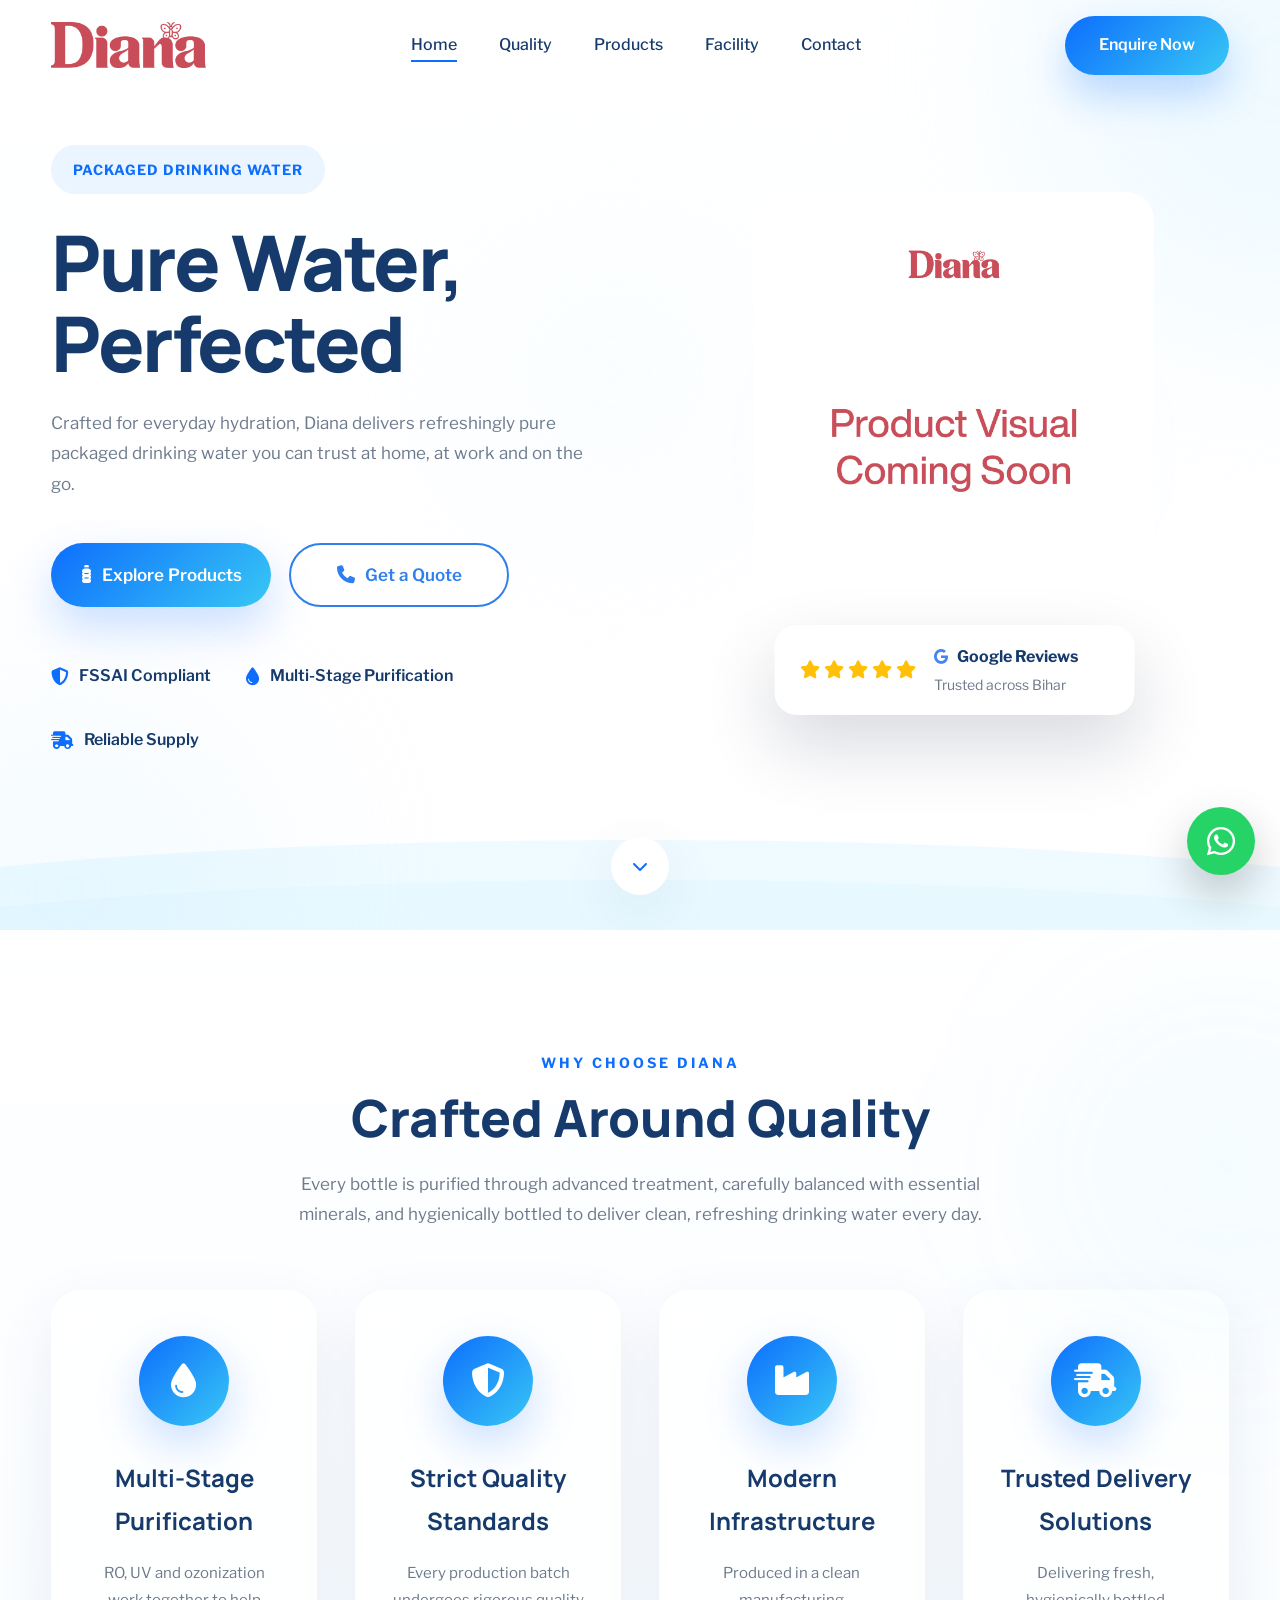
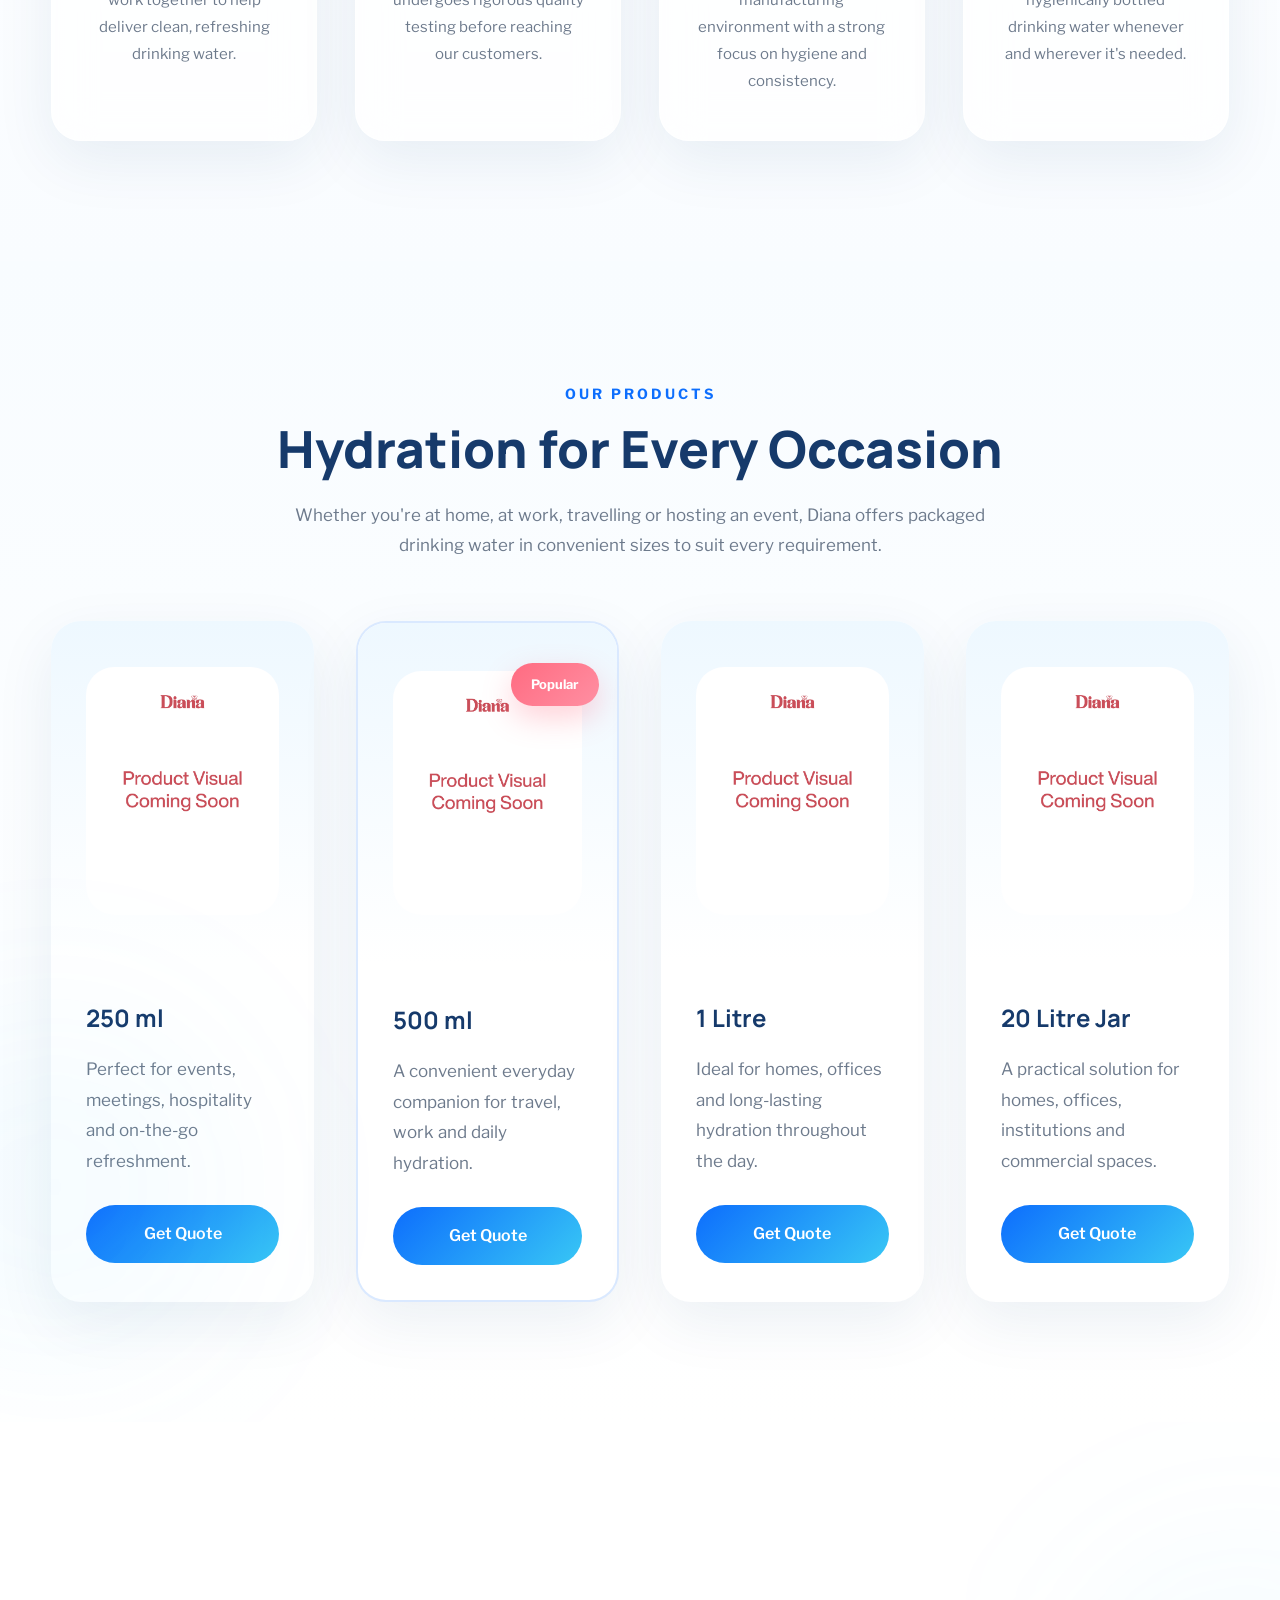
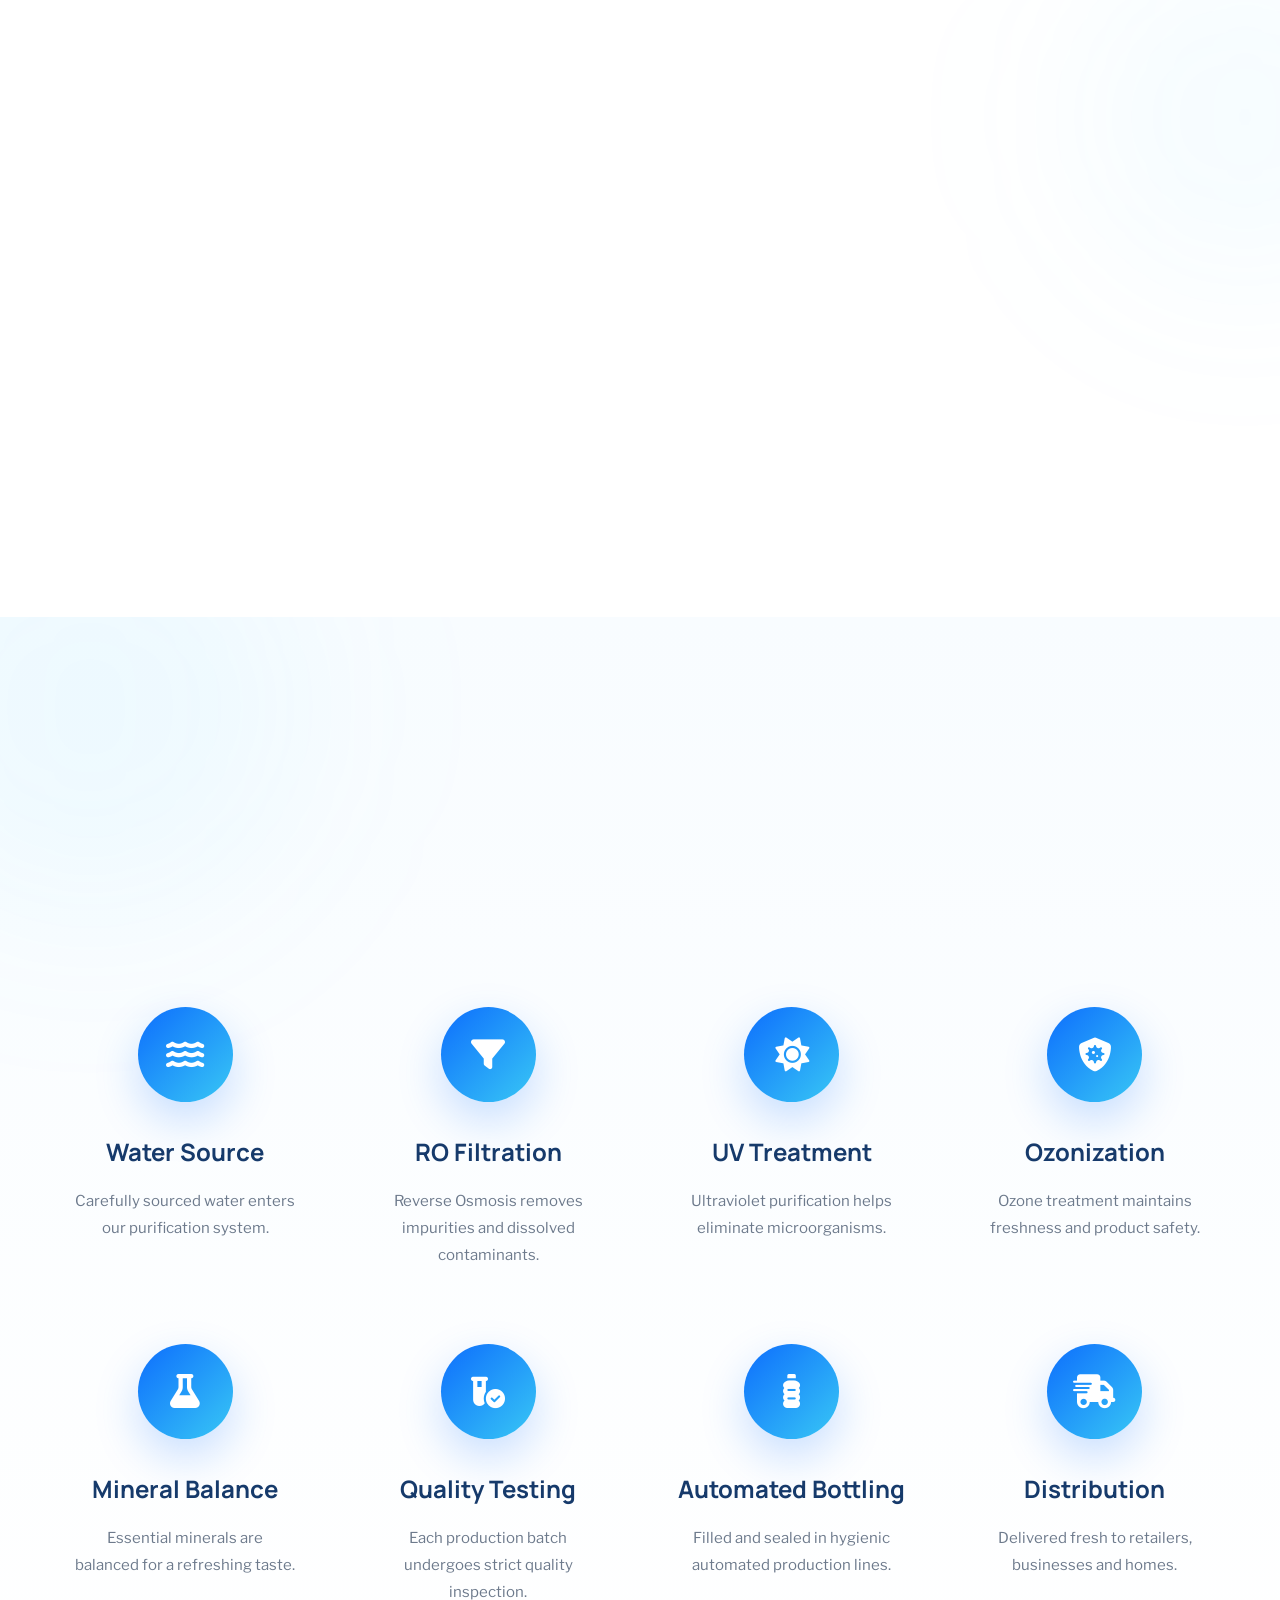
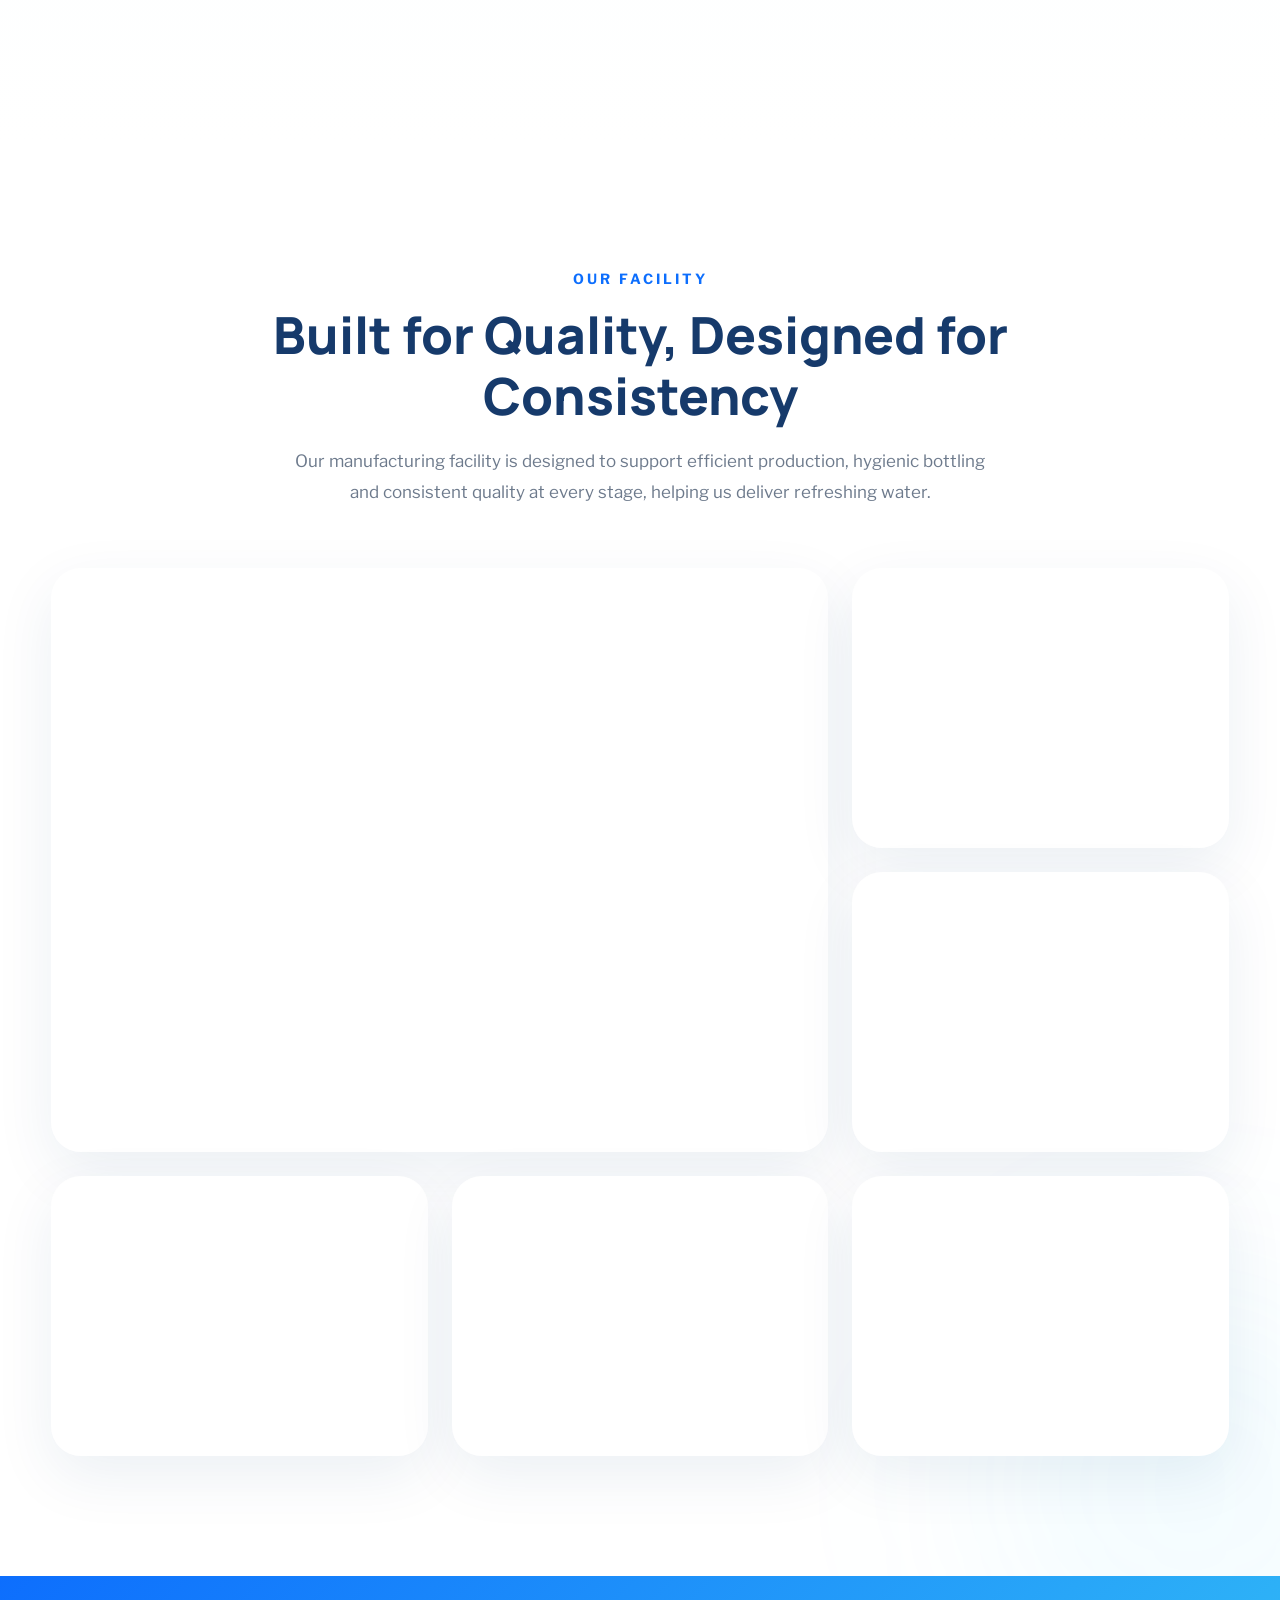
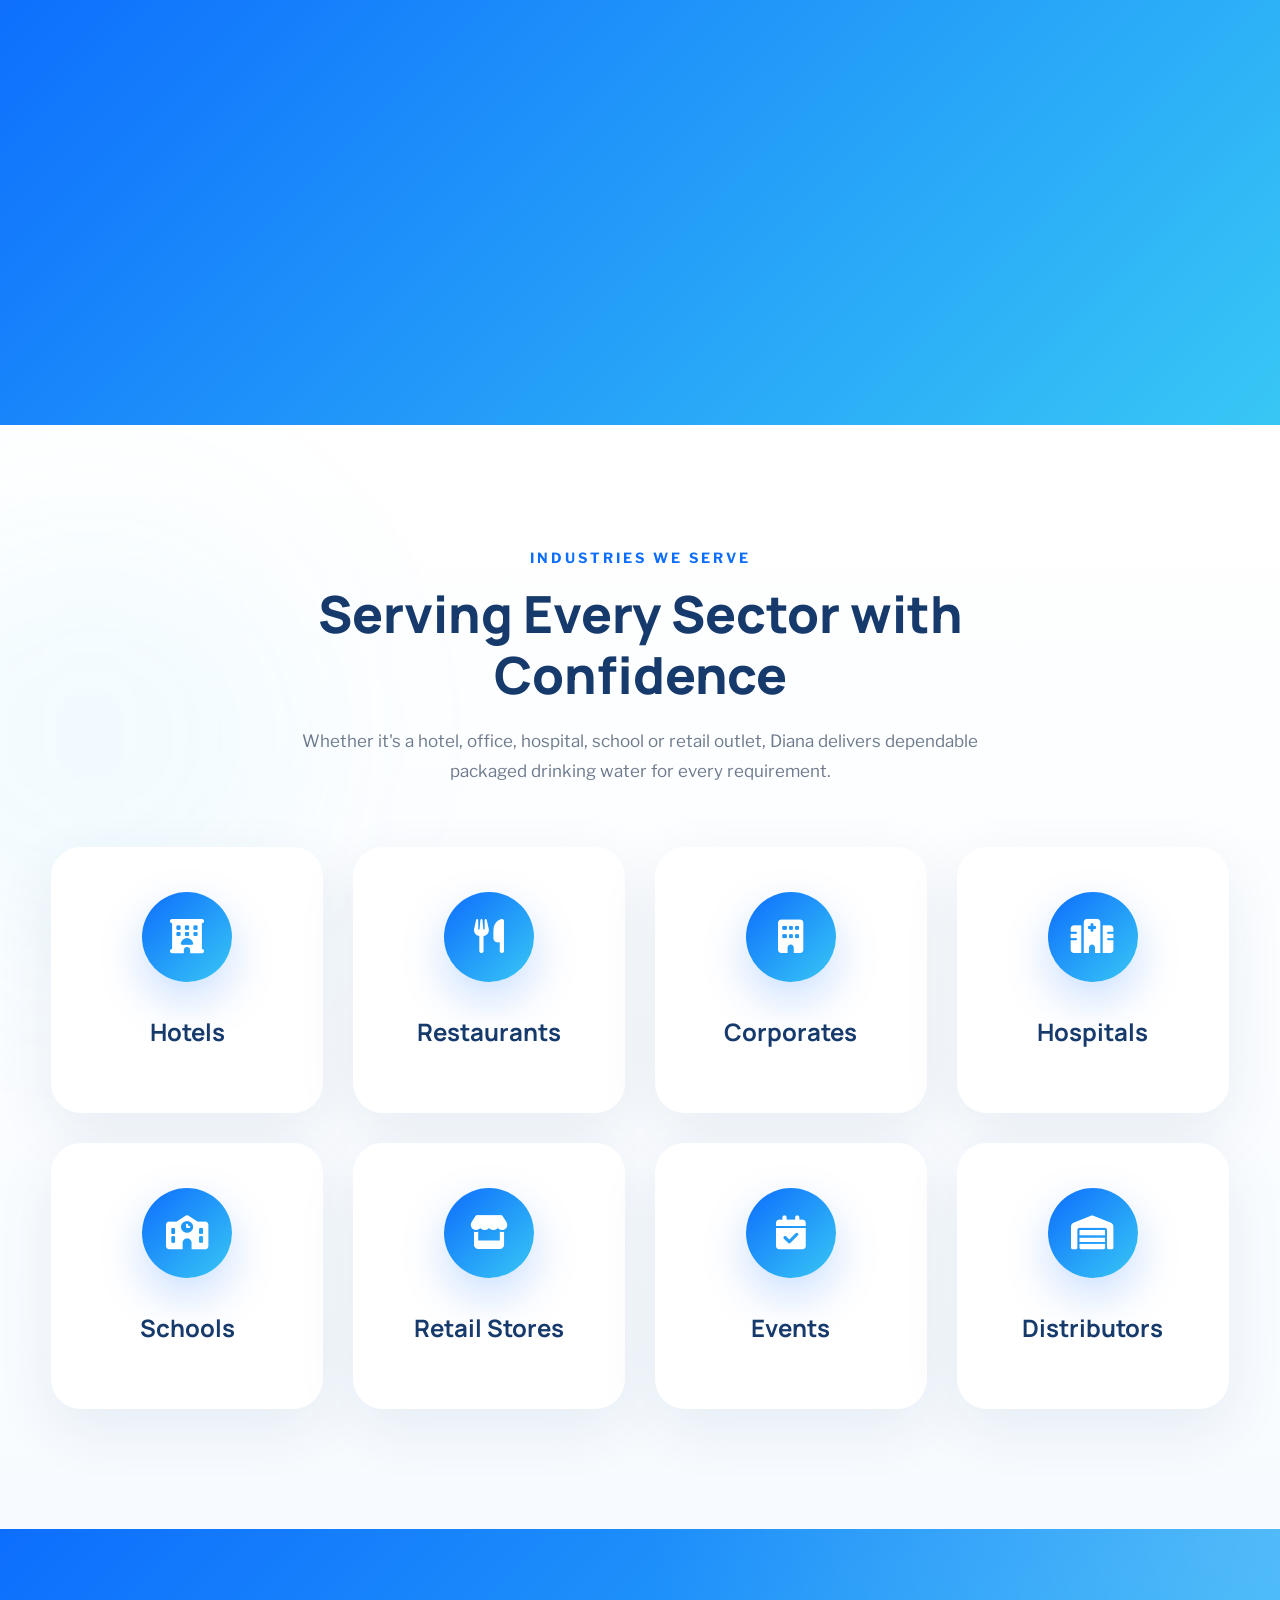
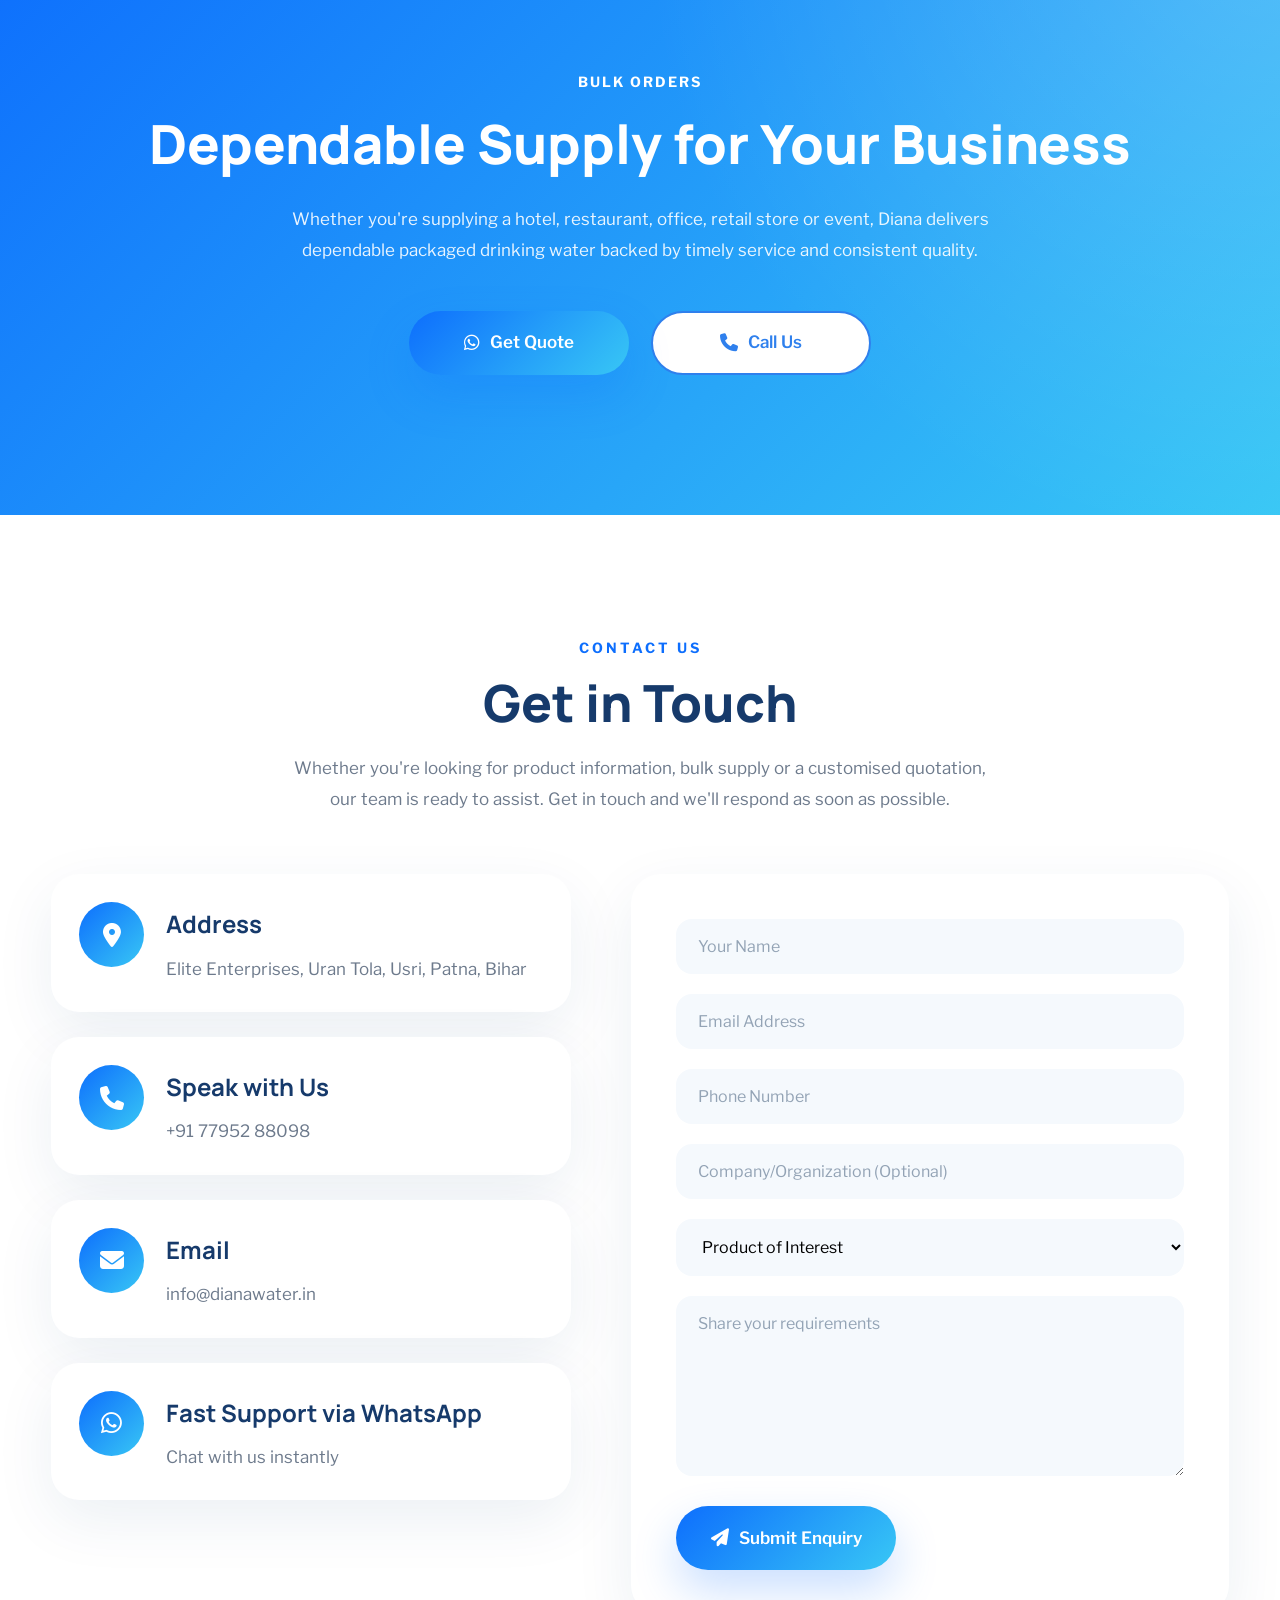
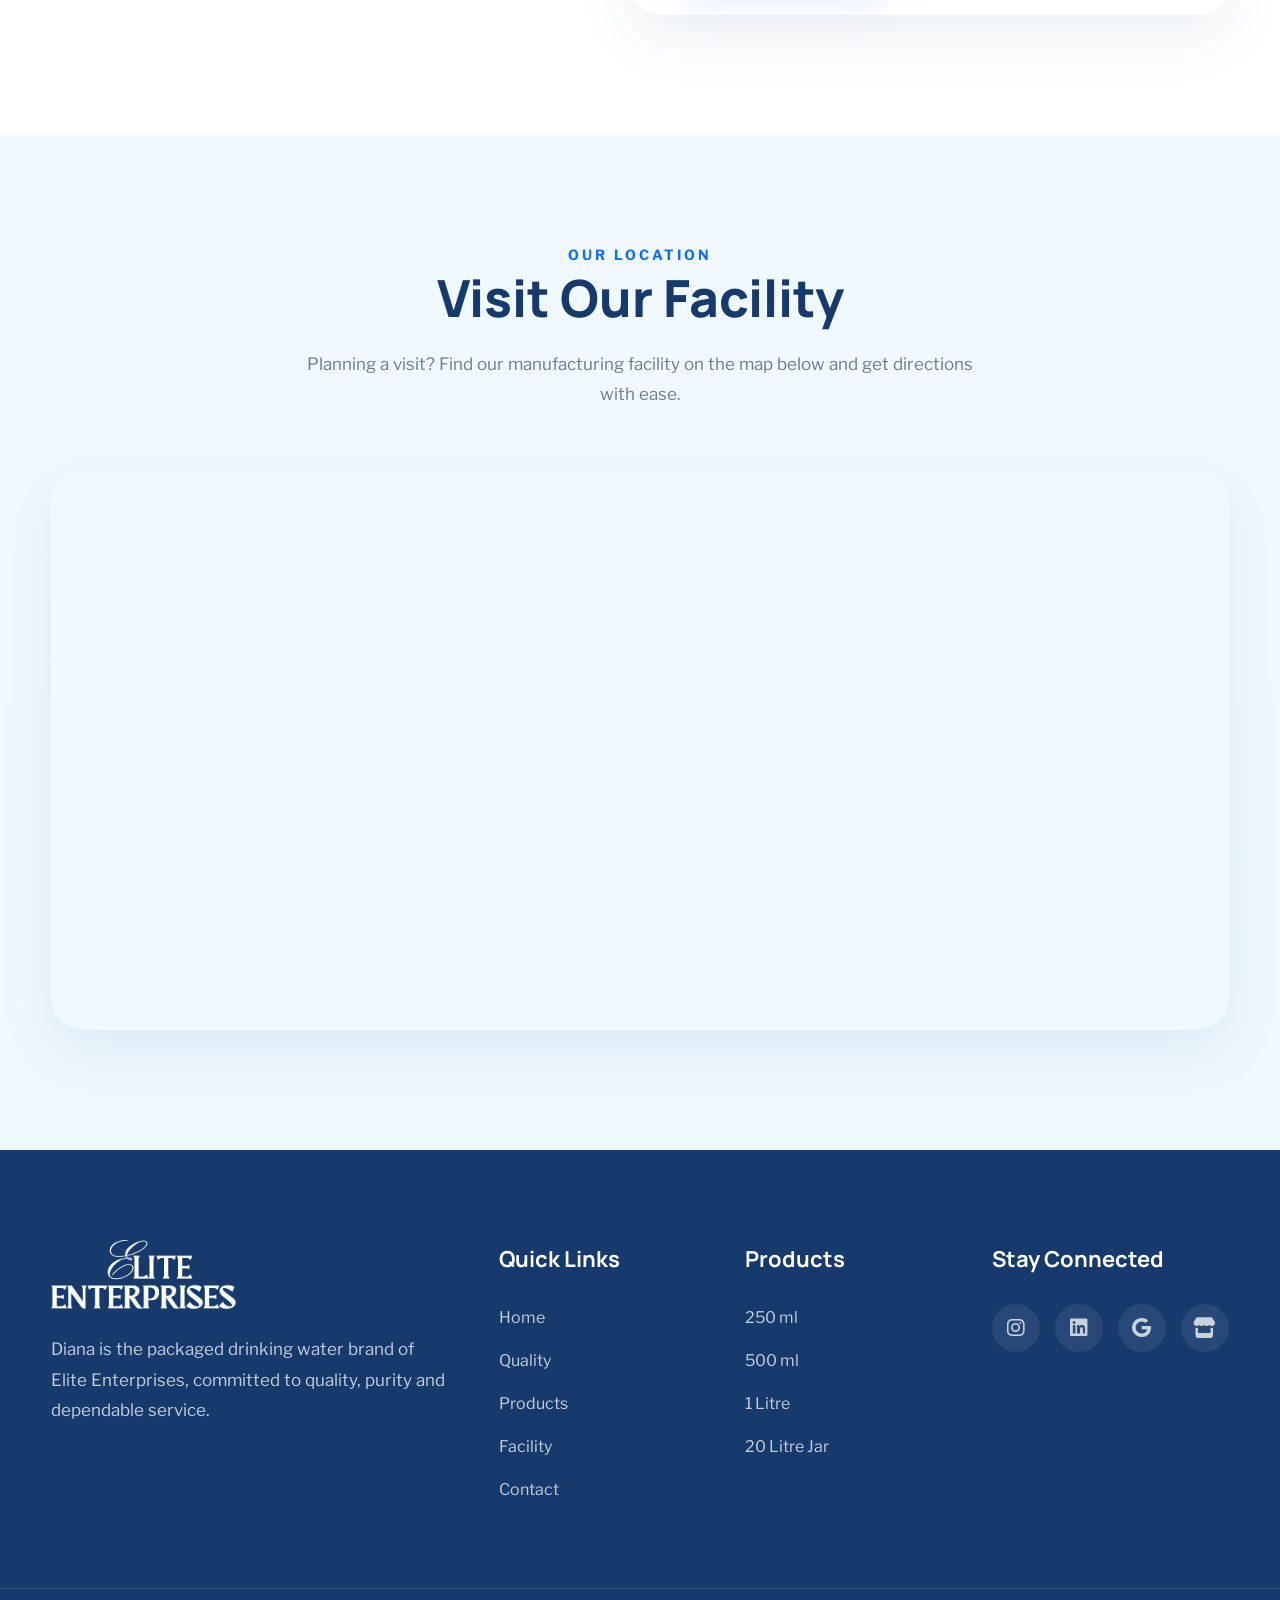
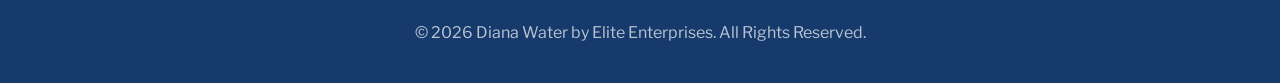
==== dianawater.in/index.html @ 0c12b55d "New website - Update 1" ====
<!DOCTYPE html>
<html lang="en">

<head>

    <meta charset="UTF-8">
    <meta name="viewport" content="width=device-width, initial-scale=1.0">

    <!-- Primary SEO -->

    <title>Diana Packaged Drinking Water</title>

    <meta name="description"
        content="Diana Packaged Drinking Water by Elite Enterprises provides premium bottled drinking water in Bihar. Available in 250 ml, 500 ml, 1 Litre and 20 Litre jars for homes, offices, hotels, restaurants, retailers and bulk orders.">

    <meta name="keywords"
        content="Diana Water, Packaged Drinking Water, Bottled Water, Mineral Water, Drinking Water Patna, Drinking Water Bihar, Water Supplier, 250 ml Water Bottle, 500 ml Water Bottle, 1 Litre Water Bottle, 20 Litre Water Jar, Bulk Water Supply, Elite Enterprises">

    <meta name="author" content="Elite Enterprises">

    <meta name="robots" content="index, follow">

    <meta name="theme-color" content="#0D6EFD">

    <meta name="application-name" content="Diana Packaged Drinking Water">

    <link rel="canonical" href="https://dianawater.in/">

    <!-- Open Graph -->

    <meta property="og:type" content="website">

    <meta property="og:site_name" content="Diana Packaged Drinking Water">

    <meta property="og:title"
        content="Diana Packaged Drinking Water | Pure Water, Perfected">

    <meta property="og:description"
        content="Premium packaged drinking water for homes, offices, hotels, restaurants, retailers and bulk orders across Bihar.">

    <meta property="og:url"
        content="https://dianawater.in/">

    <meta property="og:image"
        content="https://dianawater.in/images/og-image.jpg">

    <meta property="og:image:width" content="1200">

    <meta property="og:image:height" content="630">

    <meta property="og:locale" content="en_IN">

    <!-- Twitter -->

    <meta name="twitter:card" content="summary_large_image">

    <meta name="twitter:title"
        content="Diana Packaged Drinking Water | Pure Water, Perfected">

    <meta name="twitter:description"
        content="Premium bottled drinking water manufactured with advanced purification technology.">

    <meta name="twitter:image"
        content="https://dianawater.in/images/og-image.jpg">

    <!-- Favicon -->

    <link rel="icon" type="image/png" sizes="32x32" href="images/favicon.png">

    <link rel="apple-touch-icon" href="images/favicon.png">

    <!-- Google Fonts -->

    <link rel="preconnect" href="https://fonts.googleapis.com">

    <link rel="preconnect" href="https://fonts.gstatic.com" crossorigin>

    <link href="https://fonts.googleapis.com/css2?family=Libre+Franklin:wght@300;400;500;600;700&family=Manrope:wght@600;700;800&display=swap"
        rel="stylesheet">

    <!-- Font Awesome -->

    <link rel="stylesheet"
        href="https://cdnjs.cloudflare.com/ajax/libs/font-awesome/6.7.2/css/all.min.css">

    <!-- Main CSS -->

    <link rel="stylesheet" href="style.css">

</head>

<body>

    <!-- ===========================
            PRELOADER
    ============================ -->

    <div id="preloader">

        <img src="images/logo.png" alt="Diana Water">

        <div class="loader"></div>

    </div>



    <!-- ===========================
            HEADER
    ============================ -->

    <header id="header">

        <div class="container nav-container">

            <a href="#home" class="logo" aria-label="Diana Water Home">

                <img src="images/logo.png" alt="Diana Water">

            </a>

            <nav>

                <ul class="nav-links">

    <li><a href="#home">Home</a></li>

    <li><a href="#quality">Quality</a></li>

    <li><a href="#products">Products</a></li>

    <li><a href="#facility">Facility</a></li>

    <li><a href="#contact">Contact</a></li>

</ul>

            </nav>

            <a href="https://wa.me/917795288098"
                target="_blank"
                class="nav-btn">

                Enquire Now

            </a>

    <button
    class="mobile-menu"
    type="button"
    aria-label="Open navigation">

    <i class="fa-solid fa-grip"></i>

</button>

        </div>

    </header>





    <!-- ===========================
            HERO
    ============================ -->

    <section class="hero" id="home">

        <!-- Floating Background -->

        <div class="hero-bg">

            <div class="circle circle1"></div>

            <div class="circle circle2"></div>

            <div class="circle circle3"></div>

            <div class="wave wave1"></div>

            <div class="wave wave2"></div>

        </div>

        <div class="container hero-grid">

            <!-- LEFT -->

            <div class="hero-content">

                <span class="hero-subtitle">

                PACKAGED DRINKING WATER

                </span>

                <h1>

                    Pure Water,

                    <br>

                    Perfected

                </h1>

                <p>

                    Crafted for everyday hydration, Diana delivers refreshingly pure packaged drinking water you can trust at home, at work and on the go.

                </p>

              <div class="hero-buttons">

               

    <a href="#products" class="primary-btn">

        <i class="fa-solid fa-bottle-water"></i>

        <span>Explore Products</span>

    </a>

    <a href="#contact" class="secondary-btn">

        <i class="fa-solid fa-phone"></i>

        <span>Get a Quote</span>

    </a>

</div>

                <div class="hero-features">

                    <div>

                        <i class="fa-solid fa-shield-halved"></i>

                        FSSAI Compliant

                    </div>

                    <div>

                        <i class="fa-solid fa-droplet"></i>

                        Multi-Stage Purification

                    </div>

                    <div>

                        <i class="fa-solid fa-truck-fast"></i>

                        Reliable Supply

                    </div>

                </div>

            </div>

            <!-- RIGHT -->

           <div class="hero-image">

    <img
    src="images/hero-bottle.jpg"
    alt="Diana Premium Packaged Drinking Water Bottle"
    class="main-bottle"
    loading="eager"
    fetchpriority="high"
    draggable="false">

    <div class="glow"></div>

    <div class="shadow"></div>

    <div class="hero-reviews">

        <a href="https://www.google.com/search?q=diana+packaged+drinking+water&rlz=1C1ONGR_enIN929IN929&sourceid=chrome&ie=UTF-8#mpd=~11773656931810220468/customers/reviews"
           target="_blank"
           rel="noopener noreferrer">

            <div class="review-stars">

                <i class="fa-solid fa-star"></i>
                <i class="fa-solid fa-star"></i>
                <i class="fa-solid fa-star"></i>
                <i class="fa-solid fa-star"></i>
                <i class="fa-solid fa-star"></i>

            </div>

            <div class="review-content">

                <strong>

                    <i class="fab fa-google"></i>

                    Google Reviews

                </strong>

                <span>Trusted across Bihar</span>

            </div>

        </a>

    </div>

</div>

        </div>

        <a href="#quality" class="scroll-down">

            <i class="fa-solid fa-chevron-down"></i>

        </a>

    </section>
        <!-- ===========================
            WHY DIANA
    ============================ -->

    <section class="why-diana" id="quality">

        <div class="container">

            <div class="section-heading">

                <span>WHY CHOOSE DIANA</span>

                <h2>Crafted Around Quality</h2>

                <p>
                    Every bottle is purified through advanced treatment, carefully balanced with essential minerals, and hygienically bottled to deliver clean, refreshing drinking water every day.
                </p>

            </div>

            <div class="features-grid">

                <div class="feature-card">

                    <div class="feature-icon">
                        <i class="fa-solid fa-droplet"></i>
                    </div>

                    <h3>Multi-Stage Purification</h3>

                    <p>
                        RO, UV and ozonization work together to help deliver clean, refreshing drinking water.
                    </p>

                </div>

                <div class="feature-card">

                    <div class="feature-icon">
                        <i class="fa-solid fa-shield-halved"></i>
                    </div>

                    <h3>Strict Quality Standards</h3>

                    <p>
                        Every production batch undergoes rigorous quality testing before reaching our customers.
                    </p>

                </div>

                <div class="feature-card">

                    <div class="feature-icon">
                        <i class="fa-solid fa-industry"></i>
                    </div>

                    <h3>Modern Infrastructure</h3>

                    <p>
                        Produced in a clean manufacturing environment with a strong focus on hygiene and consistency.
                    </p>

                </div>

                <div class="feature-card">

                    <div class="feature-icon">
                        <i class="fa-solid fa-truck-fast"></i>
                    </div>

                    <h3>Trusted Delivery Solutions</h3>

                    <p>
                        Delivering fresh, hygienically bottled drinking water whenever and wherever it's needed.
                    </p>

                </div>

            </div>

        </div>

    </section>





    <!-- ===========================
            PRODUCTS
    ============================ -->

    <section class="products" id="products">

        <div class="container">

            <div class="section-heading">

                <span>OUR PRODUCTS</span>

                <h2>Hydration for Every Occasion</h2>

                <p>
                    Whether you're at home, at work, travelling or hosting an event, Diana offers packaged drinking water in convenient sizes to suit every requirement.
                </p>

            </div>

            <div class="products-grid">

                <!-- 250 ML -->

                <div class="product-card">

                    <div class="product-image">

                        <img src="images/250ml.jpg"
                            alt="250 ml Bottle">

                    </div>

                    <div class="product-content">

                        <h3>250 ml</h3>

                        <p>
                            Perfect for events, meetings, hospitality and on-the-go refreshment.
                        </p>

                        <a href="https://wa.me/917795288098?text=Hello,%20I'm%20interested%20in%20Diana%20250%20ml%20packaged%20drinking%20water.%20Please%20share%20pricing%20and%20availability."
    target="_blank"
    class="product-btn">

    Get Quote

</a>

                    </div>

                </div>

                <!-- 500 ML -->

                <div class="product-card featured">

                    <div class="product-badge">
                        Popular
                    </div>

                    <div class="product-image">

                        <img src="images/500ml.jpg"
                            alt="500 ml Bottle">

                    </div>

                    <div class="product-content">

                        <h3>500 ml</h3>

                        <p>
                            A convenient everyday companion for travel, work and daily hydration.
                        </p>

                        <a href="https://wa.me/917795288098?text=Hello,%20I'm%20interested%20in%20Diana%20500%20ml%20packaged%20drinking%20water.%20Please%20share%20pricing%20and%20availability."
    target="_blank"
    class="product-btn">

    Get Quote

</a>

                    </div>

                </div>

                <!-- 1 L -->

                <div class="product-card">

                    <div class="product-image">

                        <img src="images/1l.jpg"
                            alt="1 L Bottle">

                    </div>

                    <div class="product-content">

                        <h3>1 Litre</h3>

                        <p>
                            Ideal for homes, offices and long-lasting hydration throughout the day.
                        </p>

                        <a href="https://wa.me/917795288098?text=Hello,%20I'm%20interested%20in%20Diana%201%20Litre%20packaged%20drinking%20water.%20Please%20share%20pricing%20and%20availability."
    target="_blank"
    class="product-btn">

    Get Quote

</a>

                    </div>

                </div>

                <!-- 20 L -->

                <div class="product-card">

                    <div class="product-image">

                        <img src="images/20l.jpg"
                            alt="20 L Jar">

                    </div>

                    <div class="product-content">

                        <h3>20 Litre Jar</h3>

                        <p>
                            A practical solution for homes, offices, institutions and commercial spaces.
                        </p>

                        <a href="https://wa.me/917795288098?text=Hello,%20I'm%20interested%20in%20Diana%2020%20Litre%20jar.%20Please%20share%20pricing%20and%20availability."
    target="_blank"
    class="product-btn">

    Get Quote

</a>

                    </div>

                </div>

            </div>

        </div>

    </section>





    <!-- ===========================
            FEATURE SHOWCASE
    ============================ -->

    <section class="showcase">

        <div class="container showcase-grid">

            <div class="showcase-image">

                <img
    src="images/hero-bottle.jpg"
    alt="Diana Premium Packaged Drinking Water"
    loading="lazy"
    draggable="false">

            </div>

            <div class="showcase-content">

                <span>THE DIANA DIFFERENCE</span>

                <h2>
                    Committed to Purity in Every Bottle
                </h2>

                <p>

                    Diana combines modern purification, hygienic bottling and dependable quality to deliver refreshing packaged drinking water for every occasion.

                </p>

                <ul class="showcase-list">

                    <li>
                        <i class="fa-solid fa-check"></i>
                        Modern Production Facility
                    </li>

                    <li>
                        <i class="fa-solid fa-check"></i>
                        Hygienic Packaging
                    </li>

                    <li>
                        <i class="fa-solid fa-check"></i>
                        Crystal Clear Taste
                    </li>

                    <li>
                        <i class="fa-solid fa-check"></i>
                        Trusted Quality Standards
                    </li>

                </ul>

            </div>

        </div>

    </section>
        <!-- ===========================
            PURIFICATION PROCESS
    ============================ -->

    <section class="process">

        <div class="container">

            <div class="section-heading">

                <span>OUR PROCESS</span>

                <h2>From Source to Every Sip</h2>

                <p>
                    Every bottle follows a carefully managed journey, where every stage is designed to preserve freshness, maintain consistency and deliver a refreshing drinking experience.
                </p>

            </div>

            <div class="timeline">

                <div class="timeline-item">

                    <div class="timeline-icon">
                        <i class="fa-solid fa-water"></i>
                    </div>

                    <h3>Water Source</h3>

                    <p>Carefully sourced water enters our purification system.</p>

                </div>

                <div class="timeline-item">

                    <div class="timeline-icon">
                        <i class="fa-solid fa-filter"></i>
                    </div>

                    <h3>RO Filtration</h3>

                    <p>Reverse Osmosis removes impurities and dissolved contaminants.</p>

                </div>

                <div class="timeline-item">

                    <div class="timeline-icon">
                        <i class="fa-solid fa-sun"></i>
                    </div>

                    <h3>UV Treatment</h3>

                    <p>Ultraviolet purification helps eliminate microorganisms.</p>

                </div>

                <div class="timeline-item">

                    <div class="timeline-icon">
                        <i class="fa-solid fa-shield-virus"></i>
                    </div>

                    <h3>Ozonization</h3>

                    <p>Ozone treatment maintains freshness and product safety.</p>

                </div>

                <div class="timeline-item">

                    <div class="timeline-icon">
                        <i class="fa-solid fa-flask"></i>
                    </div>

                    <h3>Mineral Balance</h3>

                    <p>Essential minerals are balanced for a refreshing taste.</p>

                </div>

                <div class="timeline-item">

                    <div class="timeline-icon">
                        <i class="fa-solid fa-vial-circle-check"></i>
                    </div>

                    <h3>Quality Testing</h3>

                    <p>Each production batch undergoes strict quality inspection.</p>

                </div>

                <div class="timeline-item">

                    <div class="timeline-icon">
                        <i class="fa-solid fa-bottle-water"></i>
                    </div>

                    <h3>Automated Bottling</h3>

                    <p>Filled and sealed in hygienic automated production lines.</p>

                </div>

                <div class="timeline-item">

                    <div class="timeline-icon">
                        <i class="fa-solid fa-truck-fast"></i>
                    </div>

                    <h3>Distribution</h3>

                    <p>Delivered fresh to retailers, businesses and homes.</p>

                </div>

            </div>

        </div>

    </section>





    <!-- ===========================
            OUR FACILITY
    ============================ -->

    <section class="facility" id="facility">

        <div class="container">

            <div class="section-heading">

                <span>OUR FACILITY</span>

                <h2>Built for Quality, Designed for Consistency</h2>

                <p>
                   Our manufacturing facility is designed to support efficient production, hygienic bottling and consistent quality at every stage, helping us deliver refreshing water.
                </p>

            </div>

            <div class="gallery">

                <div class="gallery-item large">

                    <img src="images/factory1.jpg"
                        alt="Production Facility">

                </div>

                <div class="gallery-item">

                    <img src="images/factory2.jpg"
                        alt="RO Plant">

                </div>

                <div class="gallery-item">

                    <img src="images/factory3.jpg"
                        alt="Packaging">

                </div>

                <div class="gallery-item">

                    <img src="images/factory4.jpg"
                        alt="Warehouse">

                </div>

                <div class="gallery-item">

                    <img src="images/factory5.jpg"
                        alt="Quality Lab">

                </div>
                 <div class="gallery-item">

                    <img src="images/factory6.jpg"
                        alt="Quality Lab">

                </div>

            </div>

        </div>

    </section>





    <!-- ===========================
            STATS
    ============================ -->

    <section class="stats">

        <div class="container">

            <div class="stats-grid">

                <div class="stat-card">

                    <h2 class="counter"
                        data-target="11">0</h2>

                    <span>Distributors</span>

                </div>

                <div class="stat-card">

                    <h2 class="counter"
                        data-target="163">0</h2>

                    <span>Retail Partners</span>

                </div>

                <div class="stat-card">

                    <h2 class="counter"
                        data-target="5">0</h2>

                    <span>Delivery Vehicles</span>

                </div>

                <div class="stat-card">

                    <h2 class="counter"
                        data-target="1000">0</h2>

                    <span>Customers Served</span>

                </div>

            </div>

        </div>

    </section>





    <!-- ===========================
            INDUSTRIES
    ============================ -->

    <section class="industries">

        <div class="container">

            <div class="section-heading">

                <span>INDUSTRIES WE SERVE</span>

                <h2>Serving Every Sector with Confidence</h2>

                <p>
                    Whether it's a hotel, office, hospital, school or retail outlet, Diana delivers dependable packaged drinking water for every requirement.
                </p>

            </div>

            <div class="industry-grid">

                <div class="industry-card">
                    <i class="fa-solid fa-hotel"></i>
                    <h3>Hotels</h3>
                </div>

                <div class="industry-card">
                    <i class="fa-solid fa-utensils"></i>
                    <h3>Restaurants</h3>
                </div>

                <div class="industry-card">
                    <i class="fa-solid fa-building"></i>
                    <h3>Corporates</h3>
                </div>

                <div class="industry-card">
                    <i class="fa-solid fa-hospital"></i>
                    <h3>Hospitals</h3>
                </div>

                <div class="industry-card">
                    <i class="fa-solid fa-school"></i>
                    <h3>Schools</h3>
                </div>

                <div class="industry-card">
                    <i class="fa-solid fa-store"></i>
                    <h3>Retail Stores</h3>
                </div>

                <div class="industry-card">
                    <i class="fa-solid fa-calendar-check"></i>
                    <h3>Events</h3>
                </div>

                <div class="industry-card">
                    <i class="fa-solid fa-warehouse"></i>
                    <h3>Distributors</h3>
                </div>

            </div>

        </div>

    </section>
        <!-- ===========================
            BULK ORDER CTA
    ============================ -->

    <section class="cta">

        <div class="container cta-content">

            <span>BULK ORDERS</span>

            <h2>Dependable Supply for Your Business</h2>

            <p>
                Whether you're supplying a hotel, restaurant, office, retail store or event, Diana delivers dependable packaged drinking water backed by timely service and consistent quality.
            </p>

            <div class="cta-buttons">

                <a href="https://wa.me/917795288098"
                   target="_blank"
                   class="primary-btn">

                    <i class="fa-brands fa-whatsapp"></i>

                    Get Quote

                </a>

               <a href="tel:+917795288098" class="secondary-btn">
    <i class="fa-solid fa-phone"></i>
    Call Us
</a>
            </div>

        </div>

    </section>



    <!-- ===========================
            CONTACT
    ============================ -->

    <!-- ===========================
        CONTACT
=========================== -->

<section class="contact-section" id="contact">

    <div class="container">

        <div class="section-heading">

            <span>CONTACT US</span>

            <h2>Get in Touch</h2>

            <p>
                Whether you're looking for product information, bulk supply or a customised quotation, our team is ready to assist. Get in touch and we'll respond as soon as possible.
            </p>

        </div>

        <div class="contact-grid">

           <!-- Contact Information -->

<div class="contact-info">

    <!-- Address -->

    <a href="https://maps.google.com/?q=Diana+Packaged+Drinking+Water"
       target="_blank"
       class="contact-card">

        <i class="fa-solid fa-location-dot"></i>

        <div>

            <h3>Address</h3>

            <p>
                Elite Enterprises, Uran Tola, Usri, Patna, Bihar
            </p>

        </div>

    </a>

    <!-- Phone -->

    <a href="tel:+917795288098"
       class="contact-card">

        <i class="fa-solid fa-phone"></i>

        <div>

            <h3>Speak with Us</h3>

            <p>+91 77952 88098</p>

        </div>

    </a>

    <!-- Email -->

    <a href="mailto:info@dianawater.in"
       class="contact-card">

        <i class="fa-solid fa-envelope"></i>

        <div>

            <h3>Email</h3>

            <p>info@dianawater.in</p>

        </div>

    </a>

    <!-- WhatsApp -->

    <a href="https://wa.me/917795288098"
       target="_blank"
       class="contact-card">

        <i class="fa-brands fa-whatsapp"></i>

        <div>

            <h3>Fast Support via WhatsApp</h3>

            <p>Chat with us instantly</p>

        </div>

    </a>

</div>



            <!-- Contact Form -->

            <form

                class="contact-form"

                autocomplete="on"

                action="https://formsubmit.co/info@dianawater.in"

                method="POST">

                <!-- Hidden Settings -->

                <input type="hidden" name="_subject" value="New Diana Water Website Enquiry">

                <input type="hidden" name="_captcha" value="false">

                <input type="hidden" name="_template" value="table">

                <input type="hidden" name="_next" value="https://dianawater.in/thank-you.html">

                <!-- Form Fields -->

                <input

                    type="text"

                    name="name"

                    placeholder="Your Name"

                    required>

                <input

                    type="email"

                    name="email"

                    placeholder="Email Address"

                    required>

                <input

                    type="tel"

                    name="phone"

                    placeholder="Phone Number"

                    required>

                <input

                    type="text"

                    name="company"

                    placeholder="Company/Organization (Optional)">

                <select

                    name="product"

                    required>

                    <option value="">Product of Interest</option>

                    <option>250 ml Bottle</option>

                    <option>500 ml Bottle</option>

                    <option>1 Litre Bottle</option>

                    <option>20 Litre Jar</option>

                    <option>Bulk Orders</option>

                </select>

                <textarea

                    name="message"

                    rows="6"

                    placeholder="Share your requirements"

                    required></textarea>

                <button

                    type="submit"

                    class="primary-btn">

                    <i class="fa-solid fa-paper-plane"></i>

                    Submit Enquiry

                </button>

            </form>

        </div>

    </div>

</section>



    <!-- ===========================
        MAP
=========================== -->

<section class="map">

    <div class="container">

        <div class="section-heading">

            <span>OUR LOCATION</span>

            <h2>Visit Our Facility</h2>

            <p>
                Planning a visit? Find our manufacturing facility on the map below and get directions with ease.
            </p>

        </div>

        <iframe
            src="https://www.google.com/maps/embed?pb=!1m18!1m12!1m3!1d3598.1983083506375!2d85.0126507!3d25.598325799999998!2m3!1f0!2f0!3f0!2m3!1i1024!2i768!4f13.1!3m3!1m2!1s0x39ed55d71fc06593%3A0xc5aa3eb6b8fa4270!2sDiana%20%E2%80%94%20Packaged%20Drinking%20Water!5e0!3m2!1sen!2sin!4v1782929070553!5m2!1sen!2sin"
            width="100%"
            height="500"
            style="border:0;"
            loading="lazy"
            allowfullscreen=""
            referrerpolicy="strict-origin-when-cross-origin">
        </iframe>

    </div>

</section>



    <!-- ===========================
            FOOTER
    ============================ -->

    <footer>

        <div class="container">

            <div class="footer-grid">

                <div class="footer-about">

                    <img
                        src="images/logo-white.png"
                        alt="Diana Water">

                    <p>

                        Diana is the packaged drinking water brand of Elite Enterprises, committed to quality, purity and dependable service.

                    </p>

                </div>



                <div>

                    <h3>Quick Links</h3>

                    <ul>

    <li><a href="#home">Home</a></li>

    <li><a href="#quality">Quality</a></li>

    <li><a href="#products">Products</a></li>

    <li><a href="#facility">Facility</a></li>

    <li><a href="#contact">Contact</a></li>

</ul>

                </div>



             <div>

    <h3>Products</h3>

    <ul>

        <li>
            <a href="#products">250 ml</a>
        </li>

        <li>
            <a href="#products">500 ml</a>
        </li>

        <li>
            <a href="#products">1 Litre</a>
        </li>

        <li>
            <a href="#products">20 Litre Jar</a>
        </li>

    </ul>

</div>


                <div>

    <h3>Stay Connected</h3>

    <div class="social-icons">

        <a href="https://instagram.com/drinkdianawater"
           target="_blank"
           rel="noopener noreferrer"
           aria-label="Instagram">

            <i class="fab fa-instagram"></i>

        </a>

        <a href="https://linkedin.com/company/dianawater"
           target="_blank"
           rel="noopener noreferrer"
           aria-label="LinkedIn">

            <i class="fab fa-linkedin"></i>

        </a>

        <a href="https://share.google/opp3PGfrg5xXS72W1"
           target="_blank"
           rel="noopener noreferrer"
           aria-label="Google Business Profile">

            <i class="fa-brands fa-google"></i>

        </a>

        <a href="https://www.indiamart.com/company/270533606/"
           target="_blank"
           rel="noopener noreferrer"
           aria-label="IndiaMART">

            <i class="fa-solid fa-store"></i>

        </a>

    </div>

</div>

                    </div>

                </div>

            </div>



            <div class="footer-bottom">

                © 2026 Diana Water by Elite Enterprises. All Rights Reserved.

            </div>

        </div>

    </footer>



    <!-- Floating WhatsApp -->

    <a
        href="https://wa.me/917795288098"
        target="_blank"
        rel="noopener"
        aria-label="Chat on WhatsApp"
        class="floating-whatsapp">

        <i class="fab fa-whatsapp"></i>

    </a>



    <!-- Back To Top -->

    <button
        id="backToTop">

        <i class="fa-solid fa-chevron-up"></i>

    </button>



    <!-- JavaScript -->

    <script src="script.js"></script>

</body>

</html>
---- dianawater.in/style.css ----
/*======================================================
    DIANA WATER
    PREMIUM WEBSITE
    STYLE.CSS
    PART 1 - FOUNDATION
======================================================*/

/*==========================
ROOT VARIABLES
==========================*/

:root{

    --primary:#0D6EFD;
    --primary-light:#38C7F5;
    --secondary:#163A6B;

    --pink:#FF6B81;

    --white:#ffffff;

    --background:#F7FBFF;
    --background-alt:#EDF7FF;

    --text:#2E4057;
    --text-light:#6D7A8C;

    --border:#E8F0F8;

    --radius:28px;

    --shadow:
        0 20px 60px rgba(15,60,110,.08);

    --shadow-hover:
        0 30px 80px rgba(15,60,110,.15);

    --transition:.35s ease;

}

/*==========================
RESET
==========================*/

*{

    margin:0;

    padding:0;

    box-sizing:border-box;

}

html{

    scroll-behavior:smooth;

}

body{

    font-family:"Libre Franklin",sans-serif;

    background:linear-gradient(
        180deg,
        #ffffff,
        #f8fcff,
        #edf8ff
    );

    color:var(--text);

    line-height:1.8;

    overflow-x:hidden;

}

/*==========================
TYPOGRAPHY
==========================*/

h1{

    font-family:"Manrope",sans-serif;

    font-size:clamp(42px,6vw,78px);

    line-height:1.05;

    font-weight:800;

    color:var(--secondary);

    letter-spacing:-2.5px;

}

h2{

    font-family:"Manrope",sans-serif;

    font-size:clamp(34px,4vw,52px);

    line-height:1.15;

    font-weight:800;

    color:var(--secondary);

}

h3{

    font-family:"Manrope",sans-serif;

    font-size:24px;

    font-weight:700;

    color:var(--secondary);

}

p{

    font-size:17px;

    color:var(--text-light);

}

/*==========================
SECTION HEADINGS
==========================*/

.section-heading{

    text-align:center;

    max-width:800px;

    margin:0 auto 60px;

}

.section-heading span{

    display:block;

    margin-bottom:12px;

    color:var(--primary);

    font-size:14px;

    font-weight:700;

    letter-spacing:3px;

    text-transform:uppercase;

}

.section-heading h2{

    margin-bottom:20px;

    line-height:1.2;

}

.section-heading p{

    max-width:700px;

    margin:0 auto;

    line-height:1.8;

}

/*==========================
CONTAINER
==========================*/

.container{

    width:min(1380px,92%);

    margin:0 auto;

}

section{

    padding:120px 0;

}

/*==========================
IMAGES
==========================*/

img{

    display:block;

    max-width:100%;

}

.gallery img,
.product-image img,
.showcase img,
.main-bottle{

    border-radius:28px;

    user-select:none;

    -webkit-user-drag:none;

}

/*==========================
TEXT SELECTION
==========================*/

::selection{

    background:var(--primary);

    color:#fff;

}

/*==========================
PRELOADER
==========================*/

#preloader{

    position:fixed;

    inset:0;

    background:#fff;

    display:flex;

    flex-direction:column;

    justify-content:center;

    align-items:center;

    z-index:99999;

    transition:.6s;

}

#preloader img{

    width:170px;

}

.loader{

    margin-top:35px;

    width:240px;

    height:5px;

    background:#dbecff;

    border-radius:999px;

    overflow:hidden;

    position:relative;

}

.loader::before{

    content:"";

    position:absolute;

    left:-40%;

    width:40%;

    height:100%;

    background:linear-gradient(
        90deg,
        var(--primary),
        var(--primary-light)
    );

    animation:loading 2s linear infinite;

}

@keyframes loading{

    to{

        left:100%;

    }

}

/*==========================
HEADER
==========================*/

header{

    position:fixed;

    top:0;

    left:0;

    width:100%;

    z-index:1000;

    transition:.4s;

}

header.active{

    background:rgba(255,255,255,.92);

    backdrop-filter:blur(18px);

    box-shadow:0 10px 35px rgba(0,0,0,.05);

}

.nav-container{

    height:90px;

    display:flex;

    align-items:center;

    justify-content:space-between;

}

.logo img{

    width:155px;

}

/*==========================
NAVIGATION
==========================*/

.nav-links{

    display:flex;

    list-style:none;

    gap:42px;

}

.nav-links a{

    position:relative;

    text-decoration:none;

    color:var(--secondary);

    font-weight:500;

    transition:.3s;

}

@media(max-width:768px){

    .nav-links{

        position:absolute;

        top:90px;

        left:0;

        width:100%;

        background:#ffffff;

        flex-direction:column;

        gap:0;

        display:none;

        padding:22px 0;

        box-shadow:
            0 18px 45px rgba(0,0,0,.08);

    }

    .nav-links.show{

        display:flex;

        animation:menuFade .35s ease;

    }

    .nav-links li{

        width:100%;

    }

    .nav-links a{

        display:block;

        padding:18px;

        text-align:center;

    }

    /* ADD THESE */

    .nav-links a::after{

        display:none;

    }

    .nav-links a:hover::after,

    .nav-links a.active::after{

        display:none;

    }

}

.nav-links a::after{

    content:"";

    position:absolute;

    left:0;

    bottom:-8px;

    width:0;

    height:2px;

    background:var(--primary);

    transition:.3s;

}

.nav-links a:hover::after,

.nav-links a.active::after{

    width:100%;

}

/*==========================
HEADER BUTTON
==========================*/

.nav-btn{

    display:inline-flex;
    align-items:center;
    justify-content:center;

    padding:15px 34px;

    border-radius:999px;

    color:#fff;
    text-decoration:none;
    font-weight:600;

    background:linear-gradient(
        135deg,
        var(--primary),
        var(--primary-light)
    );

    box-shadow:0 20px 40px rgba(13,110,253,.25);

    transition:
        transform .25s ease,
        box-shadow .25s ease;

    will-change:transform;

    backface-visibility:hidden;

    transform:translateZ(0);

}

.nav-btn:hover{

    transform:translate3d(0,-4px,0);

    box-shadow:0 24px 48px rgba(13,110,253,.30);

}

/*==========================
MOBILE MENU
==========================*/

.mobile-menu{

    display:none;

    width:52px;

    height:52px;

    border:none;

    border-radius:16px;

    background:#fff;

    color:var(--secondary);

    font-size:24px;

    justify-content:center;

    align-items:center;

    cursor:pointer;

    box-shadow:0 10px 30px rgba(13,110,253,.12);

    transition:.3s;

}

.mobile-menu:hover{

    box-shadow:0 18px 40px rgba(13,110,253,.18);

}

/*==========================
BUTTON SYSTEM
==========================*/

.primary-btn,
.secondary-btn{

    width:220px;

    height:64px;

    display:inline-flex;

    align-items:center;

    justify-content:center;

    gap:10px;

    border-radius:999px;

    font-size:17px;

    font-weight:600;

    text-decoration:none;

    transition:var(--transition);

}

.primary-btn{

    color:#fff;

    background:linear-gradient(
        135deg,
        var(--primary),
        var(--primary-light)
    );

    box-shadow:0 20px 45px rgba(13,110,253,.22);

}

.primary-btn:hover{

    transform:translateY(-5px);

    box-shadow:0 28px 60px rgba(13,110,253,.35);

}

.secondary-btn{

    background:#fff;

    color:#2F80ED;

    border:2px solid #2F80ED;

}

.secondary-btn i{

    color:#2F80ED;

}

.secondary-btn:hover{

    background:#2F80ED;

    color:#fff;

    transform:translateY(-5px);

}

.secondary-btn:hover i{

    color:#fff;

}

.primary-btn i,
.secondary-btn i{

    font-size:18px;

}
/*======================================================
    PART 2 - HERO SECTION
======================================================*/

/*==========================
HERO
==========================*/

.hero{

    position:relative;

    min-height:100vh;

    display:flex;

    align-items:center;

    overflow:hidden;

    padding-top:90px;

    isolation:isolate;

}

.hero-grid{

    display:grid;

    grid-template-columns:1fr 1fr;

    gap:80px;

    align-items:center;

}

.hero-content,
.hero-image{

    display:flex;

    flex-direction:column;

    justify-content:center;

    min-height:680px;

}

.hero-content{

    align-items:flex-start;

}

.hero-image{

    align-items:center;

}

/*==========================
BACKGROUND
==========================*/

.hero-bg{

    position:absolute;

    inset:0;

    overflow:hidden;

    z-index:-2;

}

.circle{

    position:absolute;

    border-radius:50%;

    filter:blur(90px);

    opacity:.45;

}

.circle1{

    width:500px;

    height:500px;

    background:#DDF4FF;

    top:-180px;

    right:-250px;

}

.circle2{

    width:380px;

    height:380px;

    background:#EAF8FF;

    bottom:-150px;

    left:-120px;

}

.circle3{

    width:260px;

    height:260px;

    background:#F2FBFF;

    top:40%;

    left:48%;

    transform:translate(-50%,-50%);

}

/*==========================
WAVES
==========================*/

.wave{

    position:absolute;

    width:140%;

    height:180px;

    left:-20%;

    border-radius:50%;

    background:rgba(56,199,245,.08);

}

.wave1{

    bottom:-90px;

}

.wave2{

    bottom:-130px;

    opacity:.45;

}

/*==========================
BUBBLES
==========================*/

.bubble{

    position:absolute;

    border-radius:50%;

    background:rgba(56,199,245,.18);

    backdrop-filter:blur(5px);

}

.bubble1{

    width:16px;

    height:16px;

    left:15%;

    top:20%;

}

.bubble2{

    width:24px;

    height:24px;

    right:18%;

    top:30%;

}

.bubble3{

    width:12px;

    height:12px;

    left:30%;

    bottom:20%;

}

.bubble4{

    width:20px;

    height:20px;

    right:32%;

    bottom:12%;

}

/*==========================
CONTENT
==========================*/

.hero-subtitle{

    display:inline-flex;

    align-items:center;

    justify-content:center;

    width:fit-content;

    align-self:flex-start;

    padding:12px 22px;

    border-radius:999px;

    background:#EAF5FF;

    color:var(--primary);

    font-size:14px;

    font-weight:700;

    letter-spacing:1px;

    margin-bottom:28px;

}

.hero-content p{

    margin:24px 0;

    max-width:620px;

}

.hero-buttons{

    display:flex;

    gap:18px;

    margin-top:20px;

    flex-wrap:wrap;

}

/*==========================
CONTENT
==========================*/

.hero-content p{

    margin:24px 0;

    max-width:620px;

}

.hero-buttons{

    display:flex;

    gap:18px;

    margin-top:20px;

    flex-wrap:wrap;

}

/*==========================
GOOGLE REVIEWS
==========================*/
/*==========================
GOOGLE REVIEWS
==========================*/

.hero-reviews a{

    display:flex;

    align-items:center;

    gap:18px;

    padding:18px 26px;

    background:#ffffff;

    border-radius:22px;

    text-decoration:none;

    box-shadow:
        0 30px 70px rgba(15,23,42,.16);

    transition:
        transform .35s ease,
        box-shadow .35s ease;

    min-width:360px;

}

.hero-reviews a:hover{

    transform:translateY(-8px);

    box-shadow:
        0 40px 90px rgba(15,23,42,.22);

}

.review-stars{

    display:flex;

    gap:4px;

    color:#FFC107;

    font-size:18px;

}

.review-content{

    display:flex;
    flex-direction:column;
    align-items:flex-start;
    text-align:left;

}

.review-content strong{

    color:#163A6B;

    font-size:16px;

    font-weight:700;

}

.review-content strong i{

    color:#4285F4;

    margin-right:6px;

}

.review-content span{

    color:#6D7A8C;

    font-size:14px;

}

.review-stars{

    display:flex;

    gap:4px;

    color:#FFC107;

    font-size:18px;

}

.review-content{

    display:flex;
    flex-direction:column;
    align-items:flex-start;
    text-align:left;

}

.review-content strong{

    color:#163A6B;

    font-size:16px;

    font-weight:700;

}

.review-content strong i{

    color:#4285F4;

    margin-right:6px;

    font-size:15px;

}

.review-content span{

    color:#6D7A8C;

    font-size:14px;

}

/*==========================
FEATURES
==========================*/

.hero-features{

    display:flex;

    flex-wrap:wrap;

    gap:35px;

    margin-top:55px;

}

.hero-features div{

    display:flex;

    align-items:center;

    gap:10px;

    color:var(--secondary);

    font-weight:600;

}

.hero-features i{

    color:var(--primary);

    font-size:18px;

}

/*==========================
IMAGE
==========================*/

.hero-image{

    position:relative;

    display:flex;

    flex-direction:column;

    justify-content:center;

    align-items:center;

    min-height:720px;

}

.hero-reviews{

    position:absolute;

    left:50%;

    bottom:95px;

    transform:translateX(-50%);

    display:flex;

    justify-content:center;

    width:100%;

    z-index:20;

}

.main-bottle{

    width:400px;

    max-width:100%;

    position:relative;

    z-index:5;

    opacity:0;

    transform:translateY(50px) scale(.96);

    animation:heroReveal 1.4s cubic-bezier(.22,1,.36,1) forwards;

}

.glow{

    position:absolute;

    width:340px;

    height:340px;

    border-radius:50%;

    background:radial-gradient(

        circle,

        rgba(56,199,245,.10) 0%,

        rgba(56,199,245,.04) 45%,

        transparent 80%

    );

    filter:blur(45px);

    z-index:0;

}

.shadow{

    display:none;

}

/*==========================
ENTRANCE
==========================*/

@keyframes heroReveal{

    0%{

        opacity:0;

        transform:

            translateY(60px)

            scale(.94);

    }

    60%{

        opacity:1;

        transform:

            translateY(-8px)

            scale(1.02);

    }

    100%{

        opacity:1;

        transform:

            translateY(0)

            scale(1);

    }

}

/*==========================
SCROLL BUTTON
==========================*/

.scroll-down{

    position:absolute;

    left:50%;

    bottom:35px;

    transform:translateX(-50%);

    width:58px;

    height:58px;

    display:flex;

    justify-content:center;

    align-items:center;

    border-radius:50%;

    text-decoration:none;

    color:var(--primary);

    background:#fff;

    box-shadow:var(--shadow);

    transition:.35s;

}

.scroll-down:hover{

    transform:translateX(-50%) translateY(6px);

}

/*==========================
RESPONSIVE HERO
==========================*/

@media(max-width:1200px){

    .hero-grid{

        grid-template-columns:1fr;
        text-align:center;

    }

    .hero-content{

        align-items:center;
        text-align:center;
        min-height:auto;

    }

    .hero-subtitle{

        align-self:center;

    }

    .hero-content p{

        margin-inline:auto;

    }

    .hero-buttons{

        justify-content:center;

    }

    .hero-features{

        justify-content:center;

    }

}

@media(max-width:768px){

    .hero{

        padding-top:120px;
        min-height:auto;

    }

    .hero-grid{

        display:flex;
        flex-direction:column;
        align-items:center;
        justify-content:center;
        text-align:center;
        gap:40px;

    }

    .hero-content{

        align-items:center;
        text-align:center;
        min-height:auto;

    }

    .hero-image{

        align-items:center;
        justify-content:center;
        min-height:auto;
        margin-top:0;

    }

    .main-bottle{

        width:290px;

    }

    .hero-buttons{

        flex-direction:column;
        align-items:center;
        width:100%;

    }

    .primary-btn,
    .secondary-btn{

        width:100%;
        max-width:320px;

    }

    .hero-features{

        flex-direction:column;
        align-items:center;
        justify-content:center;
        gap:18px;
        margin-top:40px;

    }

}
/*======================================================
    PART 3
    WHY DIANA • PRODUCTS • SHOWCASE
======================================================*/

/*==========================
WHY DIANA
==========================*/

.why-diana{

    position:relative;

    background:linear-gradient(
        180deg,
        #ffffff,
        #f9fcff
    );

}

.features-grid{

    display:grid;

    grid-template-columns:repeat(4,1fr);

    gap:38px;

}

.feature-card{

    position:relative;

    overflow:hidden;

    padding:45px 35px;

    text-align:center;

    border-radius:30px;

    background:rgba(255,255,255,.72);

    backdrop-filter:blur(20px);

    border:1px solid rgba(255,255,255,.6);

    box-shadow:var(--shadow);

    transition:var(--transition);

}

.feature-card::before{

    content:"";

    position:absolute;

    inset:0;

    background:linear-gradient(

        180deg,

        rgba(56,199,245,.08),

        transparent

    );

    opacity:0;

    transition:.4s;

}

.feature-card:hover{

    transform:translateY(-15px);

    box-shadow:var(--shadow-hover);

}

.feature-card:hover::before{

    opacity:1;

}

.feature-icon{

    width:90px;

    height:90px;

    margin:auto;

    margin-bottom:30px;

    border-radius:50%;

    display:flex;

    justify-content:center;

    align-items:center;

    font-size:34px;

    color:#fff;

    background:linear-gradient(

        135deg,

        var(--primary),

        var(--primary-light)

    );

    box-shadow:

        0 18px 45px rgba(13,110,253,.22);

}

.feature-card h3{

    margin-bottom:18px;

}

.feature-card p{

    font-size:15px;

}

/*==========================
PRODUCTS
==========================*/

.products{

    position:relative;

    background:linear-gradient(

        180deg,

        #f8fcff,

        #ffffff

    );

}

.products-grid{

    display:grid;

    grid-template-columns:repeat(4,1fr);

    gap:42px;

}

.product-card{

    position:relative;

    overflow:hidden;

    border-radius:30px;

    background:#fff;

    box-shadow:var(--shadow);

    transition:.45s;

}

.product-card:hover{

    transform:translateY(-15px);

    box-shadow:var(--shadow-hover);

}

.product-image{

    height:340px;

    display:flex;

    justify-content:center;

    align-items:center;

    padding:35px;

    background:linear-gradient(

        180deg,

        #eef8ff,

        #ffffff

    );

}

.product-image img{

    max-height:280px;

    transition:.45s;

}

.product-card:hover img{

    transform:scale(1.08);

}

.product-content{

    padding:35px;

}

.product-content h3{

    margin-bottom:15px;

}

.product-content p{

    margin-bottom:28px;

}

.product-btn{

    width:100%;

    display:inline-flex;

    justify-content:center;

    align-items:center;

    padding:15px;

    border-radius:999px;

    text-decoration:none;

    color:#fff;

    font-weight:600;

    background:linear-gradient(

        135deg,

        var(--primary),

        var(--primary-light)

    );

    transition:.35s;

}

.product-btn:hover{

    letter-spacing:.5px;

}

.featured{

    transform:scale(1.04);

    border:2px solid rgba(13,110,253,.15);

}

.featured:hover{

    transform:scale(1.05) translateY(-15px);

}

.product-badge{

    position:absolute;

    top:40px;

    right:18px;

    padding:10px 20px;

    border-radius:999px;

    background:linear-gradient(

        135deg,

        var(--pink),

        #ff8fa2

    );

    color:#fff;

    font-size:13px;

    font-weight:700;

    box-shadow:

        0 12px 30px rgba(255,107,129,.30);

    z-index:50;

}

/*==========================
SHOWCASE
==========================*/

.showcase{

    position:relative;

    background:#fff;

}

.showcase-grid{

    display:grid;

    grid-template-columns:1fr 1fr;

    gap:120px;

    align-items:center;

}

.showcase-image{

    position:relative;

    display:flex;

    justify-content:center;

}

.showcase-image::before{

    content:"";

    position:absolute;

    width:420px;

    height:420px;

    border-radius:50%;

    background:linear-gradient(

        135deg,

        rgba(56,199,245,.16),

        rgba(13,110,253,.08)

    );

}

.showcase-image img{

    position:relative;

    width:430px;

    z-index:5;

}

.showcase-content span{

    display:block;

    margin-bottom:18px;

    font-size:14px;

    font-weight:700;

    letter-spacing:2px;

    color:var(--primary);

}

.showcase-content h2{

    margin-bottom:28px;

    line-height:1.2;

}

.showcase-content p{

    margin-bottom:35px;

}

.showcase-list{

    list-style:none;

}

.showcase-list li{

    display:flex;

    align-items:center;

    gap:14px;

    margin-bottom:18px;

    font-weight:600;

    color:var(--secondary);

}

.showcase-list i{

    width:34px;

    height:34px;

    border-radius:50%;

    display:flex;

    justify-content:center;

    align-items:center;

    color:#fff;

    background:linear-gradient(

        135deg,

        var(--primary),

        var(--primary-light)

    );

}

/*==========================
SECTION DECORATION
==========================*/

.why-diana::after,
.products::after,
.showcase::after{

    content:"";

    position:absolute;

    width:350px;

    height:350px;

    border-radius:50%;

    background:rgba(56,199,245,.05);

    filter:blur(90px);

    pointer-events:none;

}

.why-diana::after{

    top:60px;

    right:-120px;

}

.products::after{

    bottom:60px;

    left:-120px;

}

.showcase::after{

    top:120px;

    right:-140px;

}

/*==========================
RESPONSIVE
==========================*/

@media(max-width:1200px){

    .features-grid,
    .products-grid{

        grid-template-columns:repeat(2,1fr);

    }

    .showcase-grid{

        grid-template-columns:1fr;

        text-align:center;

    }

    .showcase-image{

        order:1;

    }

    .showcase-content{

        order:2;

    }

    .showcase-list{

        display:inline-block;

        text-align:left;

    }

}

@media(max-width:768px){

    .features-grid,
    .products-grid{

        grid-template-columns:1fr;

    }

    .featured{

        transform:none;

    }

    .featured:hover{

        transform:translateY(-12px);

    }

    .product-image{

        height:280px;

    }

    .product-image img{

        max-height:220px;

    }

    .showcase-image img{

        width:290px;

    }

}
/*======================================================
    PART 4
    PROCESS • GALLERY • STATS • INDUSTRIES
======================================================*/

/*==========================
PURIFICATION PROCESS
==========================*/

.process{

    position:relative;

    overflow:hidden;

    background:linear-gradient(
        180deg,
        #f8fcff,
        #ffffff
    );

}

.timeline{

    display:grid;

    grid-template-columns:repeat(4,1fr);

    gap:35px;

    margin-top:70px;

}

.timeline-item{

    text-align:center;

    padding:20px;

    transition:.35s;

}

.timeline-item:hover{

    transform:translateY(-8px);

}

.timeline-icon{

    width:95px;

    height:95px;

    margin:auto;

    margin-bottom:28px;

    border-radius:50%;

    display:flex;

    justify-content:center;

    align-items:center;

    font-size:34px;

    color:#fff;

    background:linear-gradient(
        135deg,
        var(--primary),
        var(--primary-light)
    );

    box-shadow:
        0 18px 45px rgba(13,110,253,.22);

}

.timeline-item h3{

    margin-bottom:15px;

}

.timeline-item p{

    max-width:220px;

    margin:auto;

    font-size:15px;

}

/*==========================
FACILITY
==========================*/

.facility{

    position:relative;

    background:#fff;

}

.gallery{

    display:grid;

    grid-template-columns:repeat(3,1fr);

    grid-auto-rows:280px;

    gap:24px;

}

.gallery-item{

    position:relative;

    overflow:hidden;

    border-radius:30px;

    box-shadow:var(--shadow);

}

.gallery-item.large{

    grid-column:span 2;

    grid-row:span 2;

}

.gallery-item img{

    width:100%;

    height:100%;

    object-fit:cover;

    transition:.55s;

}

.gallery-item:hover img{

    transform:scale(1.08);

}

.gallery-item::after{

    content:"";

    position:absolute;

    inset:0;

    background:linear-gradient(

        transparent,

        rgba(0,0,0,.22)

    );

    opacity:0;

    transition:.35s;

}

.gallery-item:hover::after{

    opacity:1;

}

/*==========================
STATISTICS
==========================*/

.stats{

    background:linear-gradient(

        135deg,

        var(--primary),

        var(--primary-light)

    );

    color:#fff;

}

.stats-grid{

    display:grid;

    grid-template-columns:repeat(4,1fr);

    gap:40px;

}

.stat-card{

    text-align:center;

    padding:50px 25px;

    border-radius:30px;

    background:rgba(255,255,255,.12);

    backdrop-filter:blur(20px);

    transition:.35s;

}

.stat-card:hover{

    transform:translateY(-10px);

    background:rgba(255,255,255,.18);

}

.stat-card h2{

    color:#fff;

    font-size:60px;

    margin-bottom:10px;

}

.stat-card span{

    color:#fff;

    font-size:17px;

}

/*==========================
INDUSTRIES
==========================*/

.industries{

    position:relative;

    background:linear-gradient(

        180deg,

        #ffffff,

        #f7fbff

    );

}

.industry-grid{

    display:grid;

    grid-template-columns:repeat(4,1fr);

    gap:30px;

}

.industry-card{

    text-align:center;

    padding:45px 28px;

    border-radius:30px;

    background:#fff;

    box-shadow:var(--shadow);

    transition:.35s;

}

.industry-card:hover{

    transform:translateY(-12px);

    box-shadow:var(--shadow-hover);

}

.industry-card i{

    width:90px;

    height:90px;

    margin:auto;

    margin-bottom:28px;

    border-radius:50%;

    display:flex;

    justify-content:center;

    align-items:center;

    font-size:34px;

    color:#fff;

    background:linear-gradient(

        135deg,

        var(--primary),

        var(--primary-light)

    );

    box-shadow:
        0 18px 45px rgba(13,110,253,.22);

}

.industry-card h3{

    margin-bottom:15px;

}

/*==========================
DECORATIVE BLOBS
==========================*/

.process::before,
.facility::before,
.industries::before{

    content:"";

    position:absolute;

    width:420px;

    height:420px;

    border-radius:50%;

    background:rgba(56,199,245,.06);

    filter:blur(100px);

    pointer-events:none;

}

.process::before{

    top:-120px;

    left:-120px;

}

.facility::before{

    bottom:-120px;

    right:-120px;

}

.industries::before{

    top:100px;

    left:-120px;

}

/*==========================
FLOATING ICONS
==========================*/

@keyframes floatIcon{

    0%,
    100%{

        transform:translateY(0);

    }

    50%{

        transform:translateY(-10px);

    }

}

.timeline-icon,
.industry-card i{

    animation:floatIcon 6s ease-in-out infinite;

}

/*==========================
RESPONSIVE
==========================*/

@media(max-width:1200px){

    .timeline{

        grid-template-columns:repeat(2,1fr);

    }

    .stats-grid{

        grid-template-columns:repeat(2,1fr);

    }

    .industry-grid{

        grid-template-columns:repeat(2,1fr);

    }

    .gallery{

        grid-template-columns:repeat(2,1fr);

    }

}

@media(max-width:768px){

    .timeline,
    .stats-grid,
    .industry-grid{

        grid-template-columns:1fr;

    }

    .gallery{

        grid-template-columns:repeat(2,1fr);

    }

    .gallery-item.large{

        grid-column:auto;

        grid-row:auto;

    }

}

@media(max-width:520px){

    .gallery{

        grid-template-columns:1fr;

    }

}
/*======================================================
    PART 5
    CTA • CONTACT • MAP • FOOTER
======================================================*/


/*==========================
CTA
==========================*/

.cta{

    position:relative;

    overflow:hidden;

    padding:140px 0;

    background:linear-gradient(
        135deg,
        var(--primary),
        var(--primary-light)
    );

}

.cta::before{

    content:"";

    position:absolute;

    inset:0;

    background:radial-gradient(
        circle at top right,
        rgba(255,255,255,.18),
        transparent 45%
    );

}

.cta-content{

    position:relative;

    text-align:center;

    color:#fff;

}

.cta-content span{

    display:block;

    margin-bottom:18px;

    letter-spacing:2px;

    font-size:14px;

    font-weight:700;

}

.cta-content h2{

    color:#fff;

    font-size:clamp(36px,5vw,54px);

    margin-bottom:30px;

}

.cta-content p{

    width:min(760px,95%);

    margin:auto;

    margin-bottom:45px;

    color:rgba(255,255,255,.9);

}

.cta-buttons{

    display:flex;

    justify-content:center;

    gap:22px;

    flex-wrap:wrap;

}


/*==========================
CONTACT
==========================*/

.contact-section{

    background:#fff;

}

.contact-grid{

    display:grid;

    grid-template-columns:1fr 1.15fr;

    gap:60px;

    align-items:start;

}


/*==========================
CONTACT CARDS
==========================*/

.contact-card{

    display:flex;

    gap:22px;

    align-items:flex-start;

    padding:28px;

    margin-bottom:25px;

    text-decoration:none;

    color:inherit;

    background:#fff;

    border-radius:28px;

    box-shadow:var(--shadow);

    transition:var(--transition);

}

.contact-card:hover{

    transform:translateY(-8px);

    box-shadow:var(--shadow-hover);

}

.contact-card i{

    width:65px;

    height:65px;

    border-radius:50%;

    display:flex;

    justify-content:center;

    align-items:center;

    flex-shrink:0;

    font-size:24px;

    color:#fff;

    background:linear-gradient(
        135deg,
        var(--primary),
        var(--primary-light)
    );

}

.contact-card h3{

    margin-bottom:8px;

}

.contact-card p{

    margin:0;

}


/*==========================
FORM
==========================*/

.contact-form{

    background:#fff;

    padding:45px;

    border-radius:30px;

    box-shadow:var(--shadow);

}

.contact-form input,
.contact-form textarea,
.contact-form select{

    width:100%;

    padding:18px 22px;

    margin-bottom:20px;

    border:none;

    border-radius:16px;

    background:#F5F9FD;

    font-family:inherit;

    font-size:16px;

    transition:.3s;

}

.contact-form input:focus,
.contact-form textarea:focus,
.contact-form select:focus{

    outline:none;

    background:#fff;

    box-shadow:
        0 0 0 2px rgba(13,110,253,.15);

}

.contact-form textarea{

    min-height:180px;

    resize:vertical;

}

.contact-form button{

    border:none;

    cursor:pointer;

}


/*==========================
MAP
==========================*/

.map{

    line-height:0;

}

.map iframe{

    width:100%;

    height:560px;

    border:none;

    border-radius:32px;

    box-shadow:var(--shadow);

    transition:.35s;

}

.map iframe:hover{

    transform:translateY(-5px);

    box-shadow:var(--shadow-hover);

}


/*==========================
FOOTER
==========================*/

footer{

    background:#163A6B;

    color:#fff;

    padding:90px 0 35px;

}

.footer-grid{

    display:grid;

    grid-template-columns:2fr 1fr 1fr 1fr;

    gap:45px;

}

.footer-about img{

    width:185px;

    margin-bottom:25px;

}

.footer-about p{

    color:rgba(255,255,255,.75);

}

footer h3{

    color:#fff;

    margin-bottom:25px;

    font-size:22px;

}

footer ul{

    list-style:none;

}

footer li{

    margin-bottom:14px;

}

footer a{

    display:inline-block;

    text-decoration:none;

    color:rgba(255,255,255,.75);

    transition:.3s;

}

footer a:hover{

    color:#fff;

    transform:translateX(6px);

}

.social-icons{

    display:flex;

    gap:15px;

}

.social-icons a{

    width:48px;

    height:48px;

    border-radius:50%;

    display:flex;

    justify-content:center;

    align-items:center;

    font-size:20px;

    background:rgba(255,255,255,.08);

}

.social-icons a:hover{

    background:var(--primary-light);

}

.footer-bottom{

    margin-top:70px;

    padding-top:30px;

    text-align:center;

    border-top:1px solid rgba(255,255,255,.12);

    color:rgba(255,255,255,.7);

}

.footer-about{

    display:flex;

    flex-direction:column;

}

/*==========================
FLOATING BUTTONS
==========================*/

.floating-whatsapp{

    position:fixed;

    right:25px;

    bottom:25px;

    width:68px;

    height:68px;

    border-radius:50%;

    display:flex;

    justify-content:center;

    align-items:center;

    text-decoration:none;

    background:#25D366;

    color:#fff;

    font-size:32px;

    z-index:999;

    box-shadow:0 20px 45px rgba(0,0,0,.22);

}

.floating-whatsapp{

    transition:
        transform .35s ease,
        box-shadow .35s ease,
        filter .35s ease;

}

.floating-whatsapp:hover{

    transform:
        translateY(-8px)
        scale(1.08);

    box-shadow:
        0 28px 70px rgba(37,211,102,.40);

    filter:brightness(1.08);

}

#backToTop{

    position:fixed;

    left:25px;

    bottom:25px;

    width:58px;

    height:58px;

    border:none;

    border-radius:50%;

    cursor:pointer;

    color:#fff;

    background:linear-gradient(
        135deg,
        var(--primary),
        var(--primary-light)
    );

    box-shadow:var(--shadow);

    transition:.35s;

}

#backToTop:hover{

    transform:translateY(-6px);

}


/*==========================
RESPONSIVE
==========================*/

@media(max-width:1200px){

    .contact-grid{

        grid-template-columns:1fr;

    }

    .footer-grid{

        grid-template-columns:repeat(2,1fr);

    }

}

@media(max-width:768px){

    .cta-buttons{

        flex-direction:column;

        align-items:center;

    }

    .contact-form{

        padding:30px;

    }

    .contact-card{

        padding:22px;

    }

    .contact-card i{

        width:56px;

        height:56px;

        font-size:20px;

    }

    .map iframe{

        height:380px;

    }

    .footer-grid{

        grid-template-columns:1fr;

        text-align:center;

    }

    .social-icons{

        justify-content:center;

    }

}
/*======================================================
    PART 6
    FINAL RESPONSIVE + ANIMATIONS + UTILITIES
======================================================*/


/*==========================
SCROLL REVEAL
==========================*/

.fade-up{

    opacity:0;

    transform:translateY(60px);

    transition:

        opacity .9s ease,

        transform .9s ease;

}

.fade-up.show{

    opacity:1;

    transform:translateY(0);

}


/*==========================
RIPPLE EFFECT
==========================*/

.primary-btn,
.product-btn,
.nav-btn{

    position:relative;

    overflow:hidden;

}

.ripple{

    position:absolute;

    width:18px;

    height:18px;

    border-radius:50%;

    background:rgba(255,255,255,.45);

    transform:translate(-50%,-50%) scale(0);

    animation:ripple .6s ease-out;

}

@keyframes ripple{

    to{

        transform:

            translate(-50%,-50%)

            scale(28);

        opacity:0;

    }

}


/*==========================
SCROLL PROGRESS BAR
==========================*/

.progress-bar{

    position:fixed;

    top:0;

    left:0;

    width:0;

    height:4px;

    background:linear-gradient(

        90deg,

        var(--primary),

        var(--primary-light)

    );

    z-index:99999;

}


/*==========================
SMOOTH IMAGE HOVER
==========================*/

.gallery img,
.product-image img,
.main-bottle,
.showcase img{

    transition:

        transform .45s ease,

        opacity .35s ease;

}


/*==========================
INPUT PLACEHOLDER
==========================*/

::placeholder{

    color:#93A3B5;

}


/*==========================
FOCUS STATE
==========================*/

a:focus,
button:focus,
input:focus,
textarea:focus,
select:focus{

    outline:none;

}


/*==========================
MOBILE NAVIGATION
==========================*/

@media(max-width:768px){

    .nav-links{

        position:absolute;

        top:90px;

        left:0;

        width:100%;

        background:#ffffff;

        flex-direction:column;

        gap:0;

        display:none;

        padding:22px 0;

        box-shadow:

            0 18px 45px rgba(0,0,0,.08);

    }

    .nav-links.show{

        display:flex;

        animation:menuFade .35s ease;

    }

    .nav-links li{

        width:100%;

    }

    .nav-links a{

        display:block;

        padding:18px;

        text-align:center;

    }

}

@keyframes menuFade{

    from{

        opacity:0;

        transform:translateY(-15px);

    }

    to{

        opacity:1;

        transform:translateY(0);

    }

}


/*==========================
LARGE TABLETS
==========================*/

@media(max-width:1024px){

    h1{

        font-size:56px;

    }

    h2{

        font-size:42px;

    }

}


/*==========================
TABLETS
==========================*/

@media(max-width:768px){

    body{

        overflow-x:hidden;

    }

    section{

        padding:90px 0;

    }

    .container{

        width:92%;

    }

    .logo img{

        width:135px;

    }

    .hero{

        text-align:center;

    }

    .hero-content p{

        margin-inline:auto;

    }

    .hero-image{

        margin-top:25px;

    }

    .main-bottle{

        width:290px;

    }

    .product-image{

        height:280px;

    }

    .product-image img{

        max-height:220px;

    }

    .gallery{

        gap:18px;

    }

    .cta-content h2{

        font-size:34px;

    }

    .cta-content p{

        width:100%;

    }

}


/*==========================
SMALL PHONES
==========================*/

@media(max-width:480px){

    h1{

        font-size:38px;

        line-height:1.15;

    }

    h2{

        font-size:30px;

    }

    h3{

        font-size:22px;

    }

    p{

        font-size:16px;

    }

    .hero-buttons{

        width:100%;

    }

    .primary-btn,
    .secondary-btn{

        width:100%;

        max-width:none;

    }

    .hero-features{

        gap:16px;

    }

    .feature-card,
    .product-card,
    .industry-card{

        border-radius:24px;

    }

    .contact-form{

        padding:24px;

    }

    .contact-card{

        padding:20px;

    }

    .contact-card i{

        width:52px;

        height:52px;

        font-size:18px;

    }

    .map iframe{

        height:320px;

        border-radius:24px;

    }

    footer{

        text-align:center;

    }

    .footer-grid{

        gap:35px;

    }

}


/*==========================
ULTRA SMALL
==========================*/

@media(max-width:360px){

    .nav-container{

        height:80px;

    }

    .main-bottle{

        width:240px;

    }

}


/*==========================
ACCESSIBILITY
==========================*/

html:focus-within{

    scroll-behavior:smooth;

}


/*==========================
PERFORMANCE
==========================*/

img{

    display:block;

    max-width:100%;

    height:auto;

}

button{

    font-family:inherit;

}

a{

    -webkit-tap-highlight-color:transparent;

}


/*==========================
FINAL UTILITIES
==========================*/

.hidden{

    display:none !important;

}

.text-center{

    text-align:center;

}

.w-100{

    width:100%;

}

.mt-1{

    margin-top:10px;

}

.mt-2{

    margin-top:20px;

}

.mt-3{

    margin-top:30px;

}

.mb-1{

    margin-bottom:10px;

}

.mb-2{

    margin-bottom:20px;

}

.mb-3{

    margin-bottom:30px;

}

@media (max-width:768px){

    .section-heading{

        margin-bottom:40px;

        padding:0 20px;

    }

    .section-heading h2{

        font-size:38px;

        line-height:1.2;

        margin-bottom:16px;

    }

    .section-heading p{

        font-size:16px;

        line-height:1.7;

    }

}

@media (max-width:768px){

    .footer-about{

        align-items:center;

        text-align:center;

    }

    .footer-about img{

        margin:0 auto 25px;

        display:block;

    }

}

html,
body{

    width:100%;

    overflow-x:hidden;

}

section{

    overflow:hidden;

}

@media (max-width:768px){

    .mobile-menu{

        display:flex !important;

    }

    .nav-btn{

        display:none;

    }

}

@media (max-width:768px){

    .hero-content{
        align-items: center;
        text-align: center;
    }

    .hero-subtitle{
        align-self: center;
    }

    .hero-content p{
        margin-left: auto;
        margin-right: auto;
    }

}

@media (max-width:768px){

    .hero-grid{
        grid-template-columns: 1fr;
        justify-items: center;
    }

    .hero-content,
    .hero-image{
        min-height: auto;
    }

}

@media (max-width:768px){

    .hero-image{
        position:relative;
        margin-top:0;
        padding-bottom:120px;
    }

    .hero-reviews{
        position:absolute;
        left:50%;
        bottom:0;
        transform:translateX(-50%);
        width:100%;
        display:flex;
        justify-content:center;
        z-index:20;
    }

    .hero-reviews a{
        min-width:380px;
        max-width:380px;
    }

}

/*======================================================
    END OF STYLE.CSS
======================================================*/
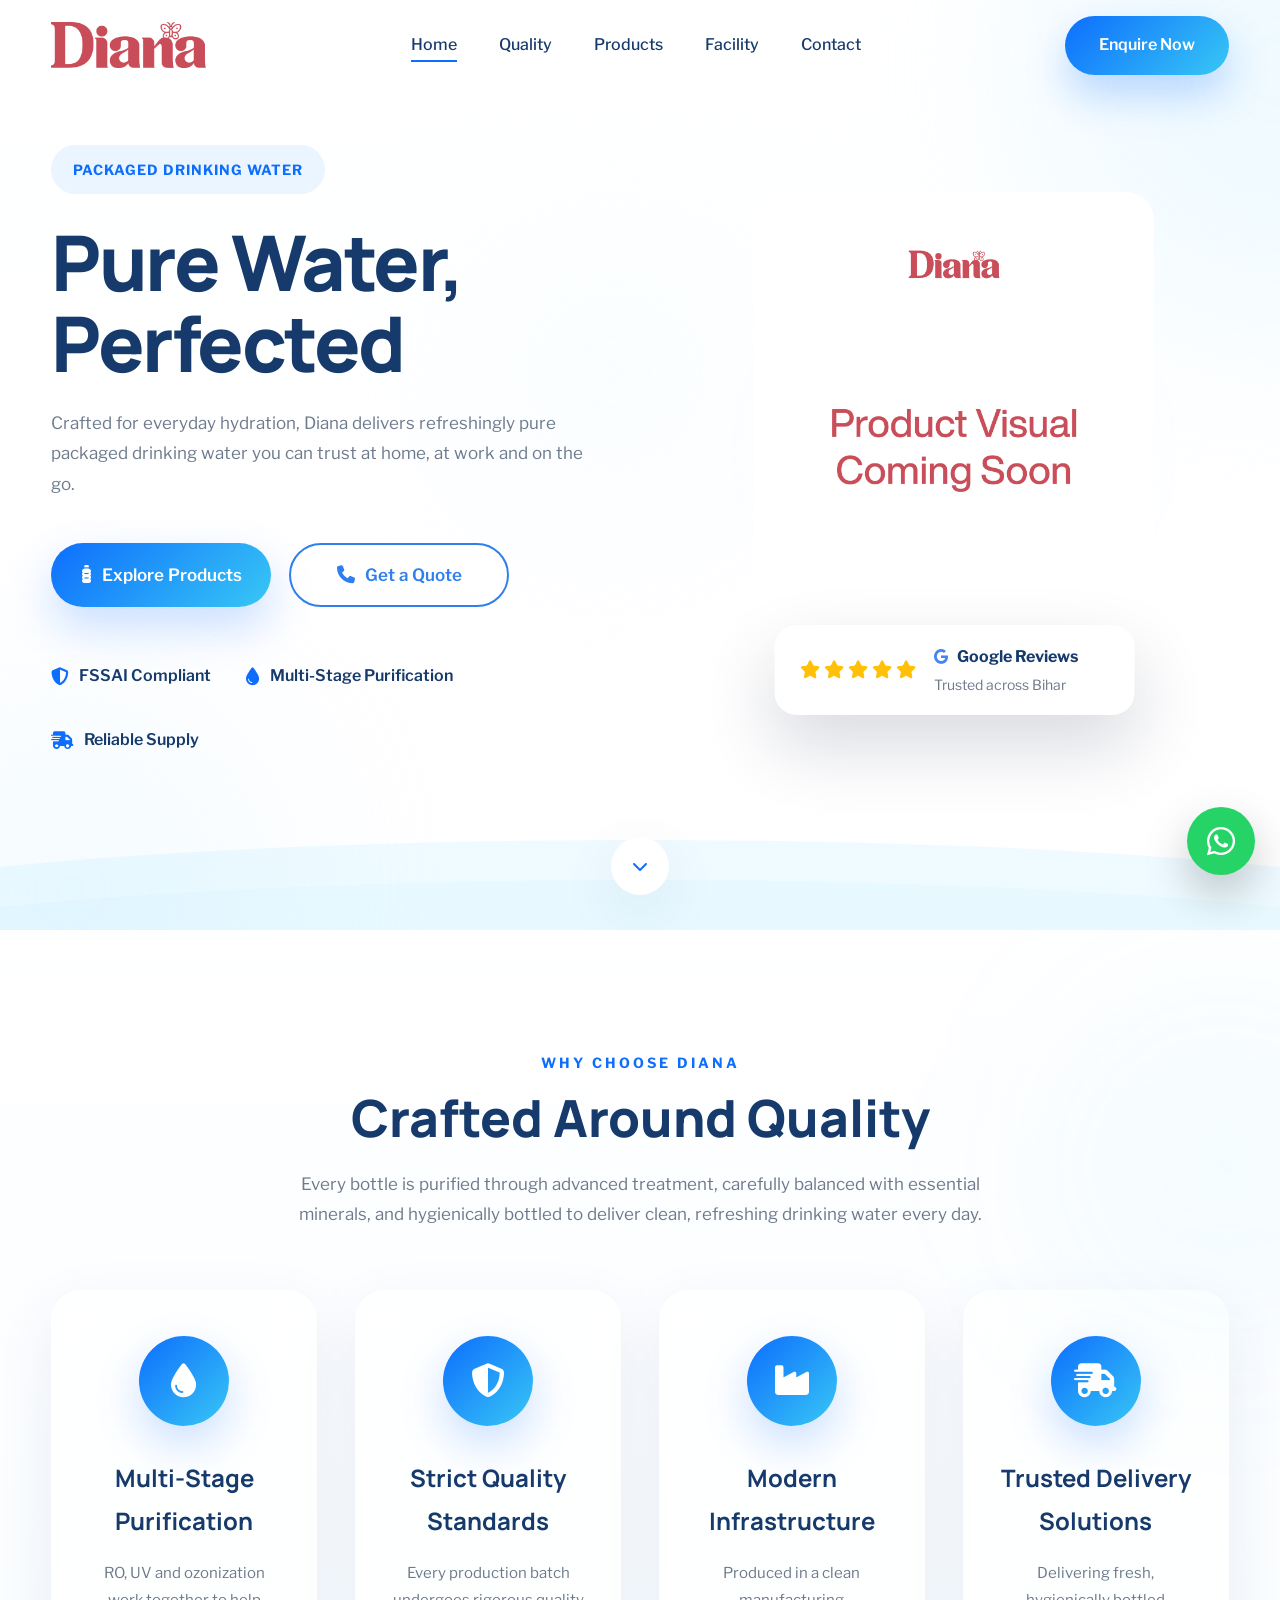
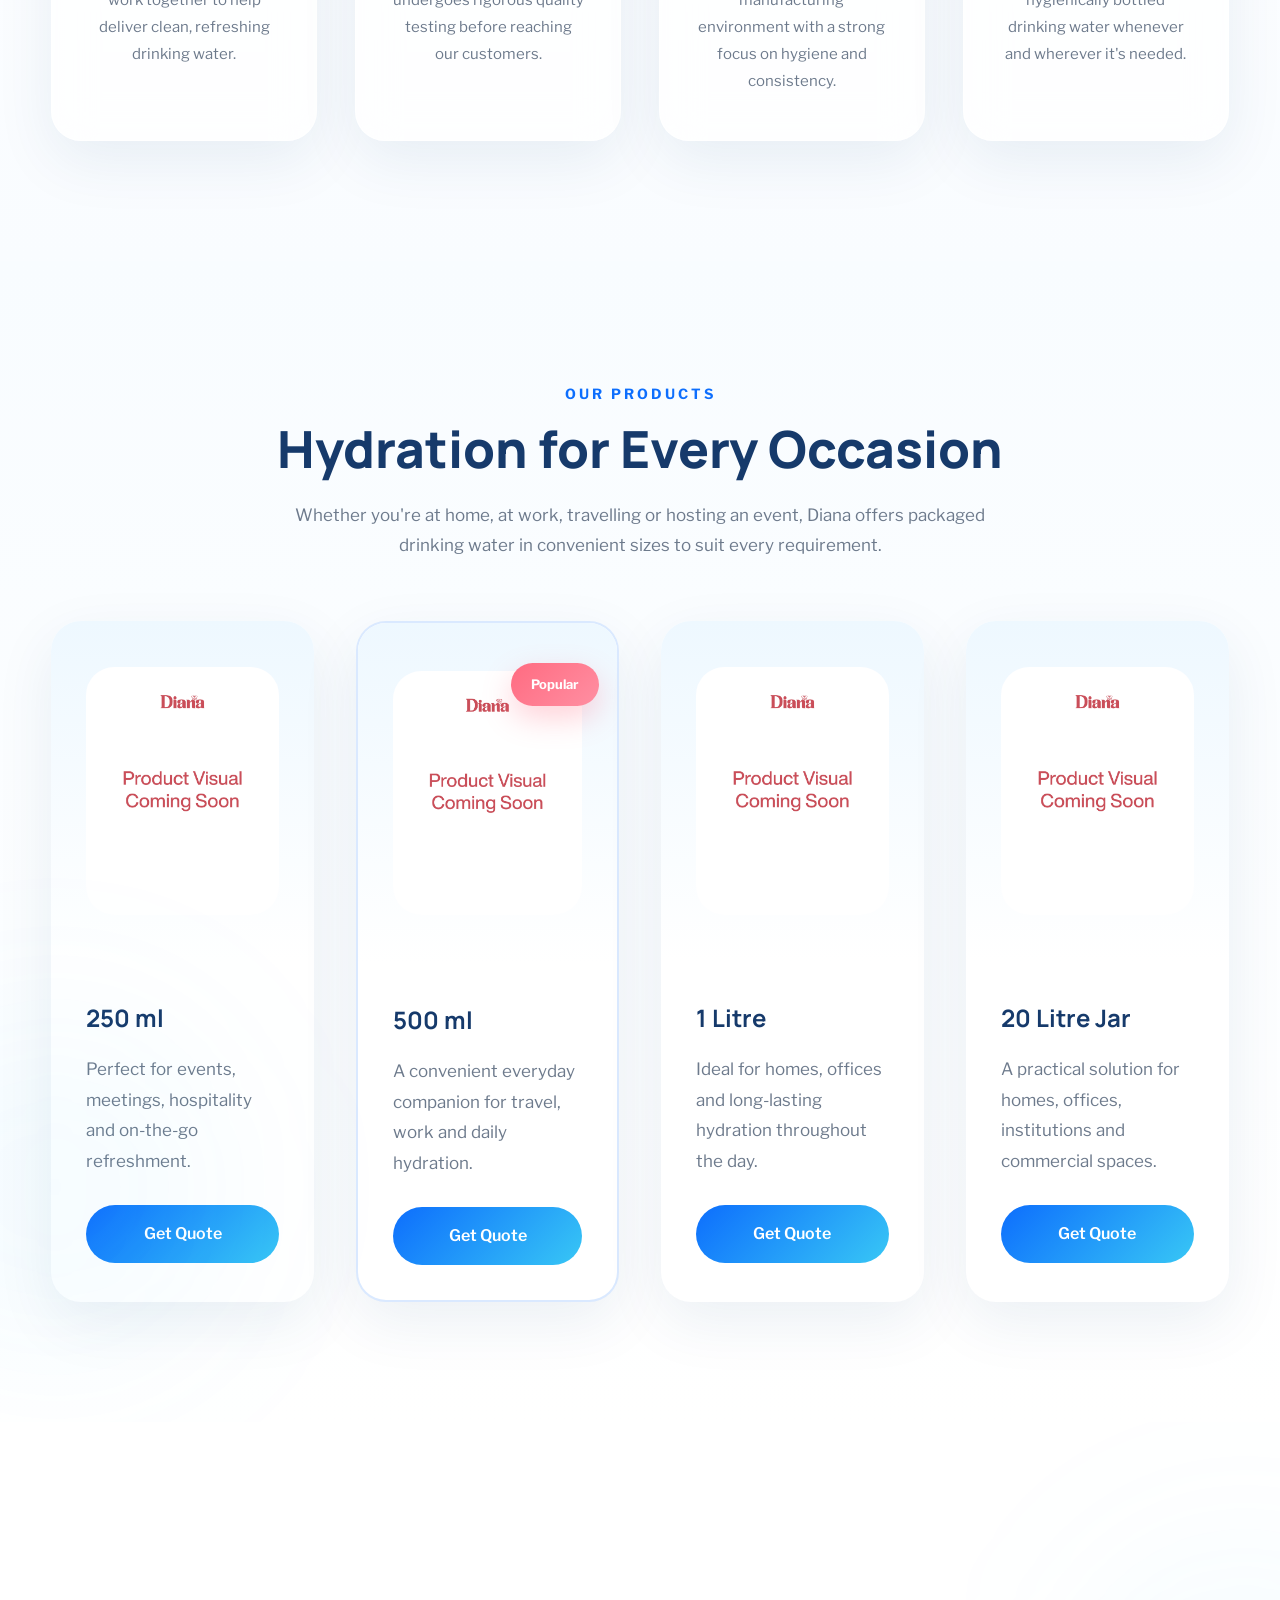
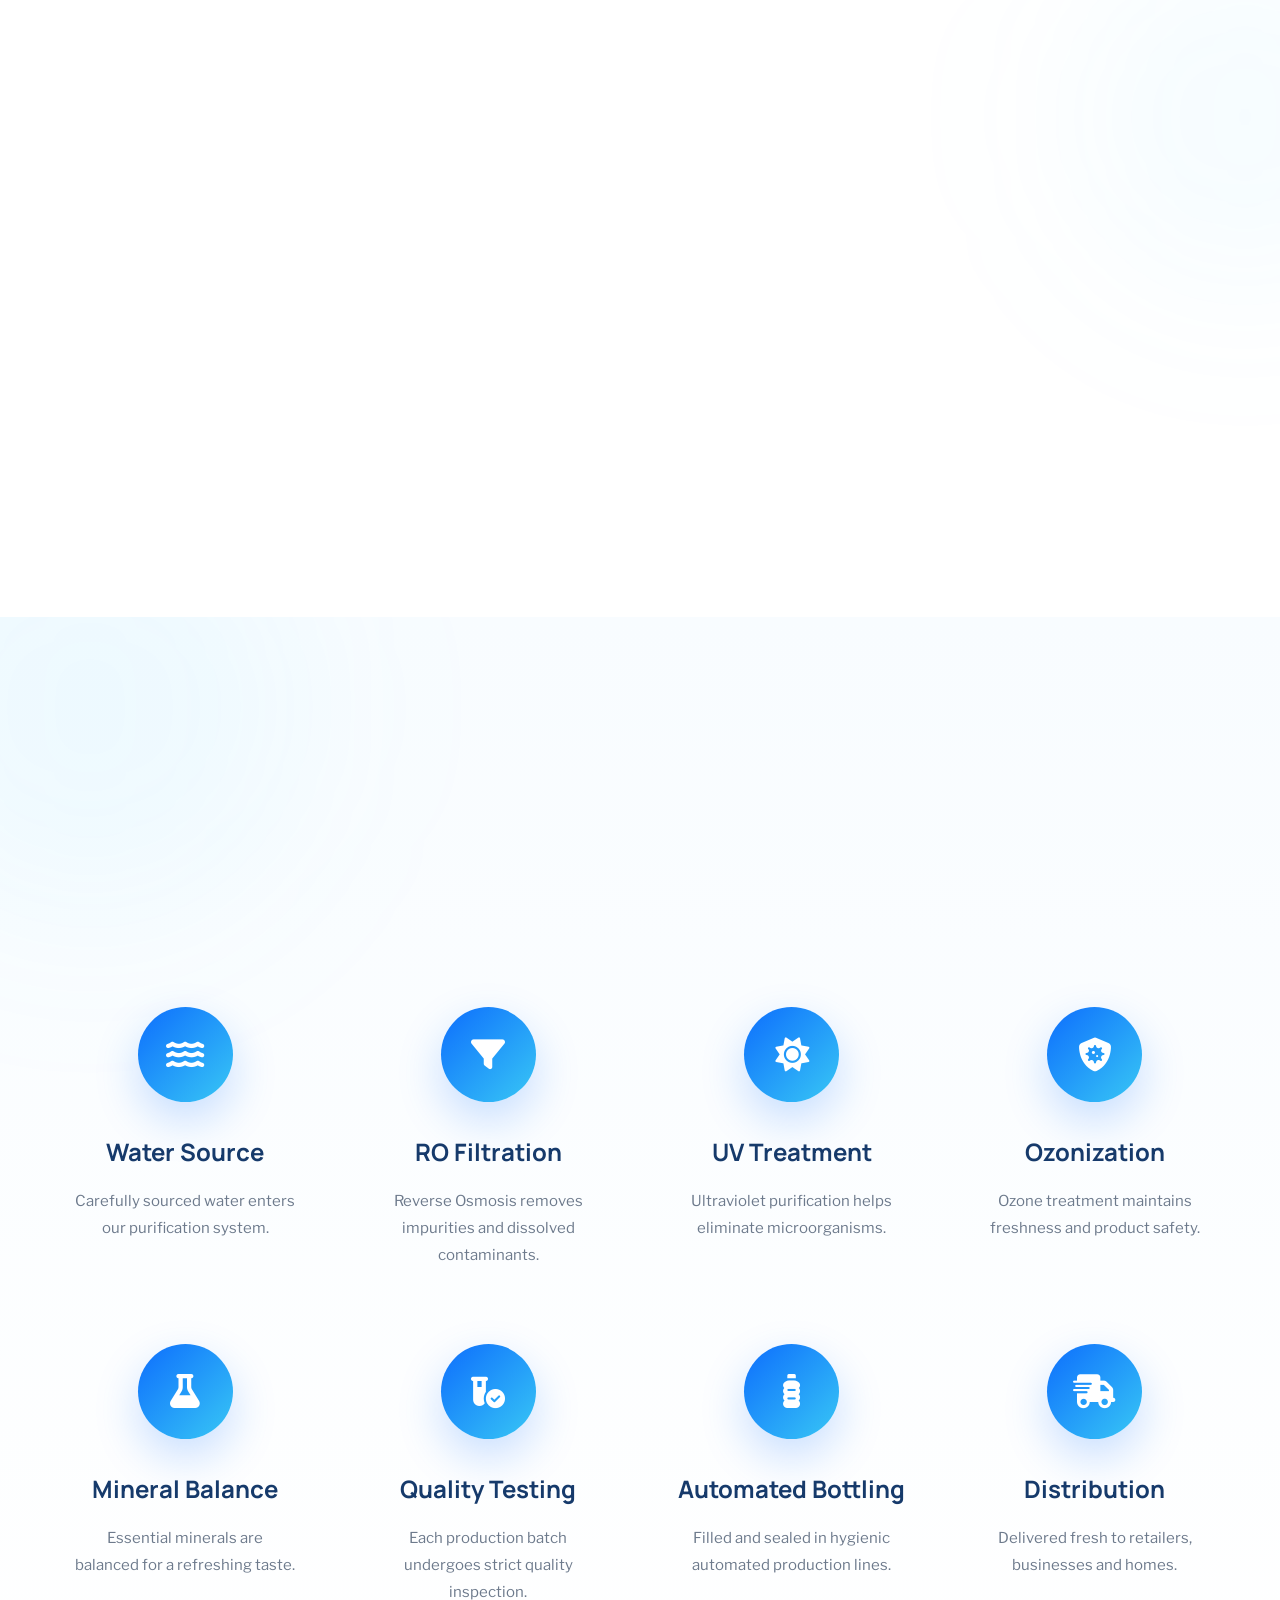
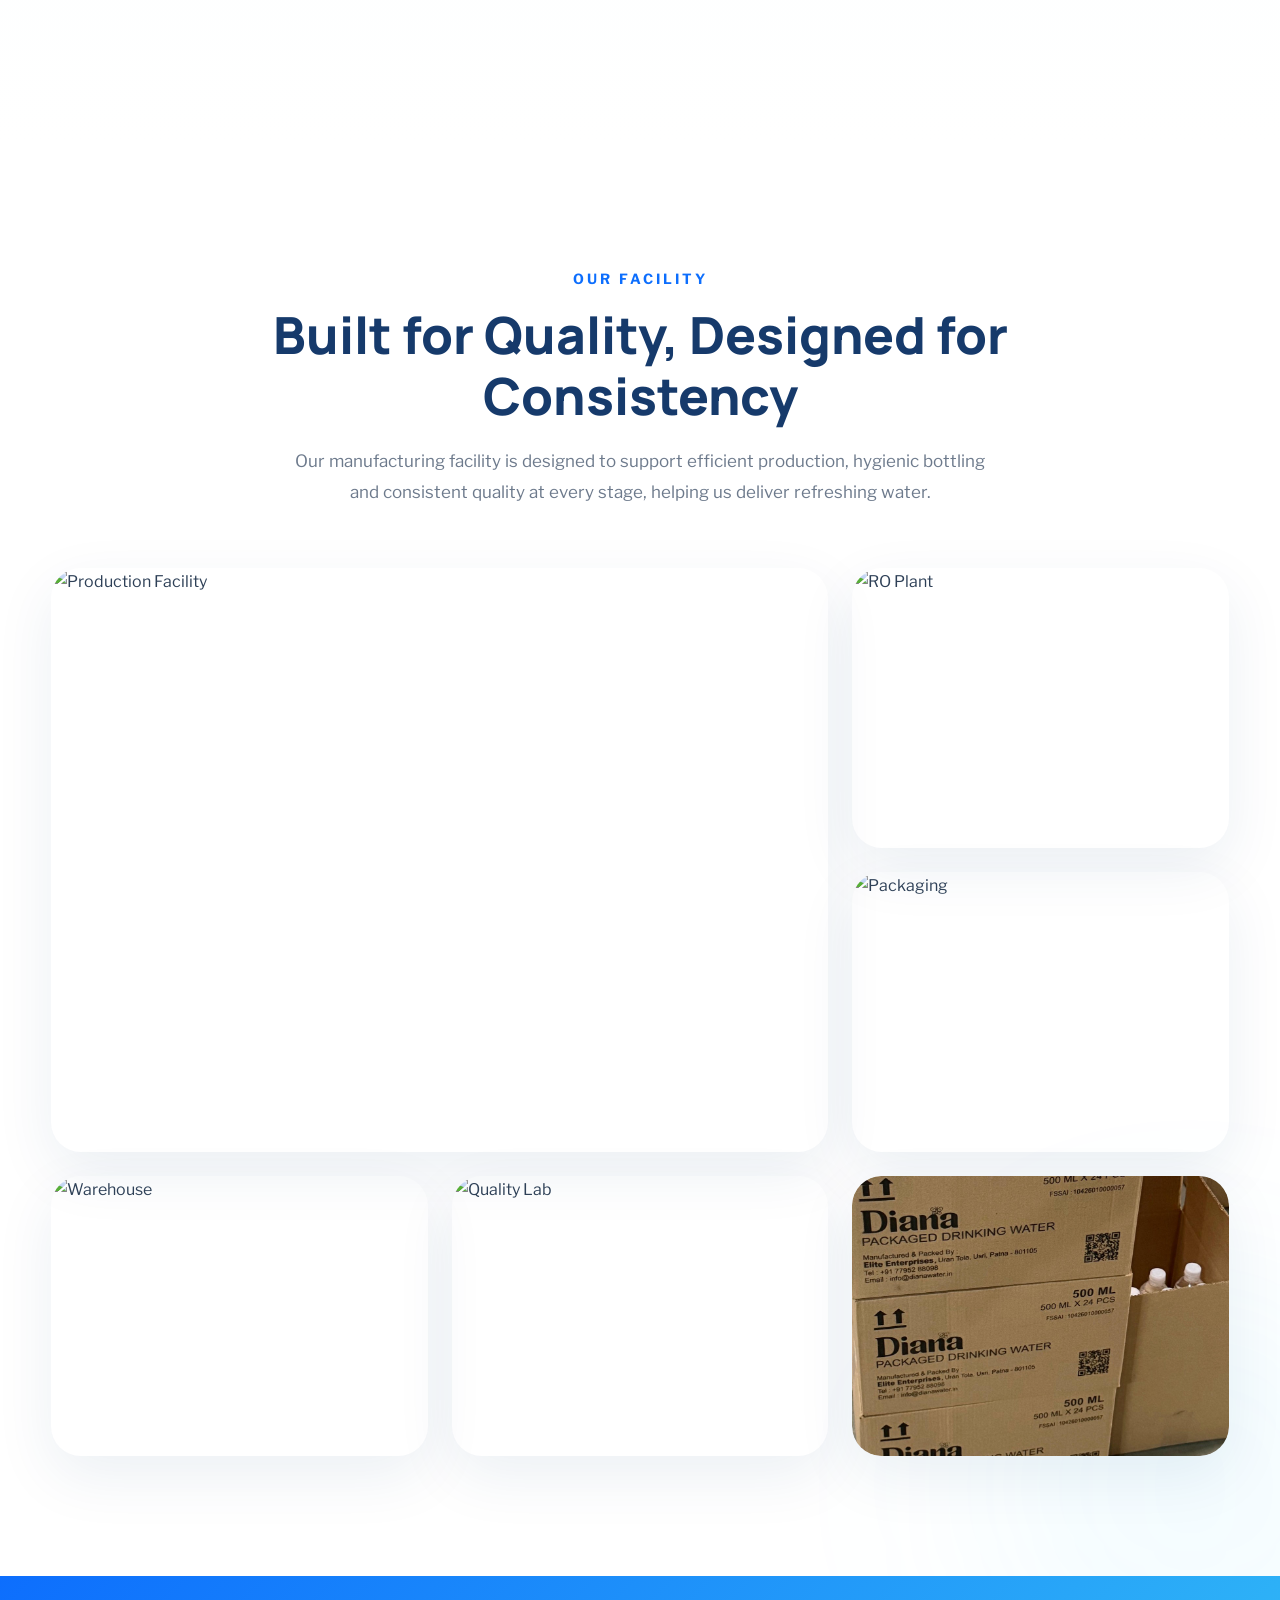
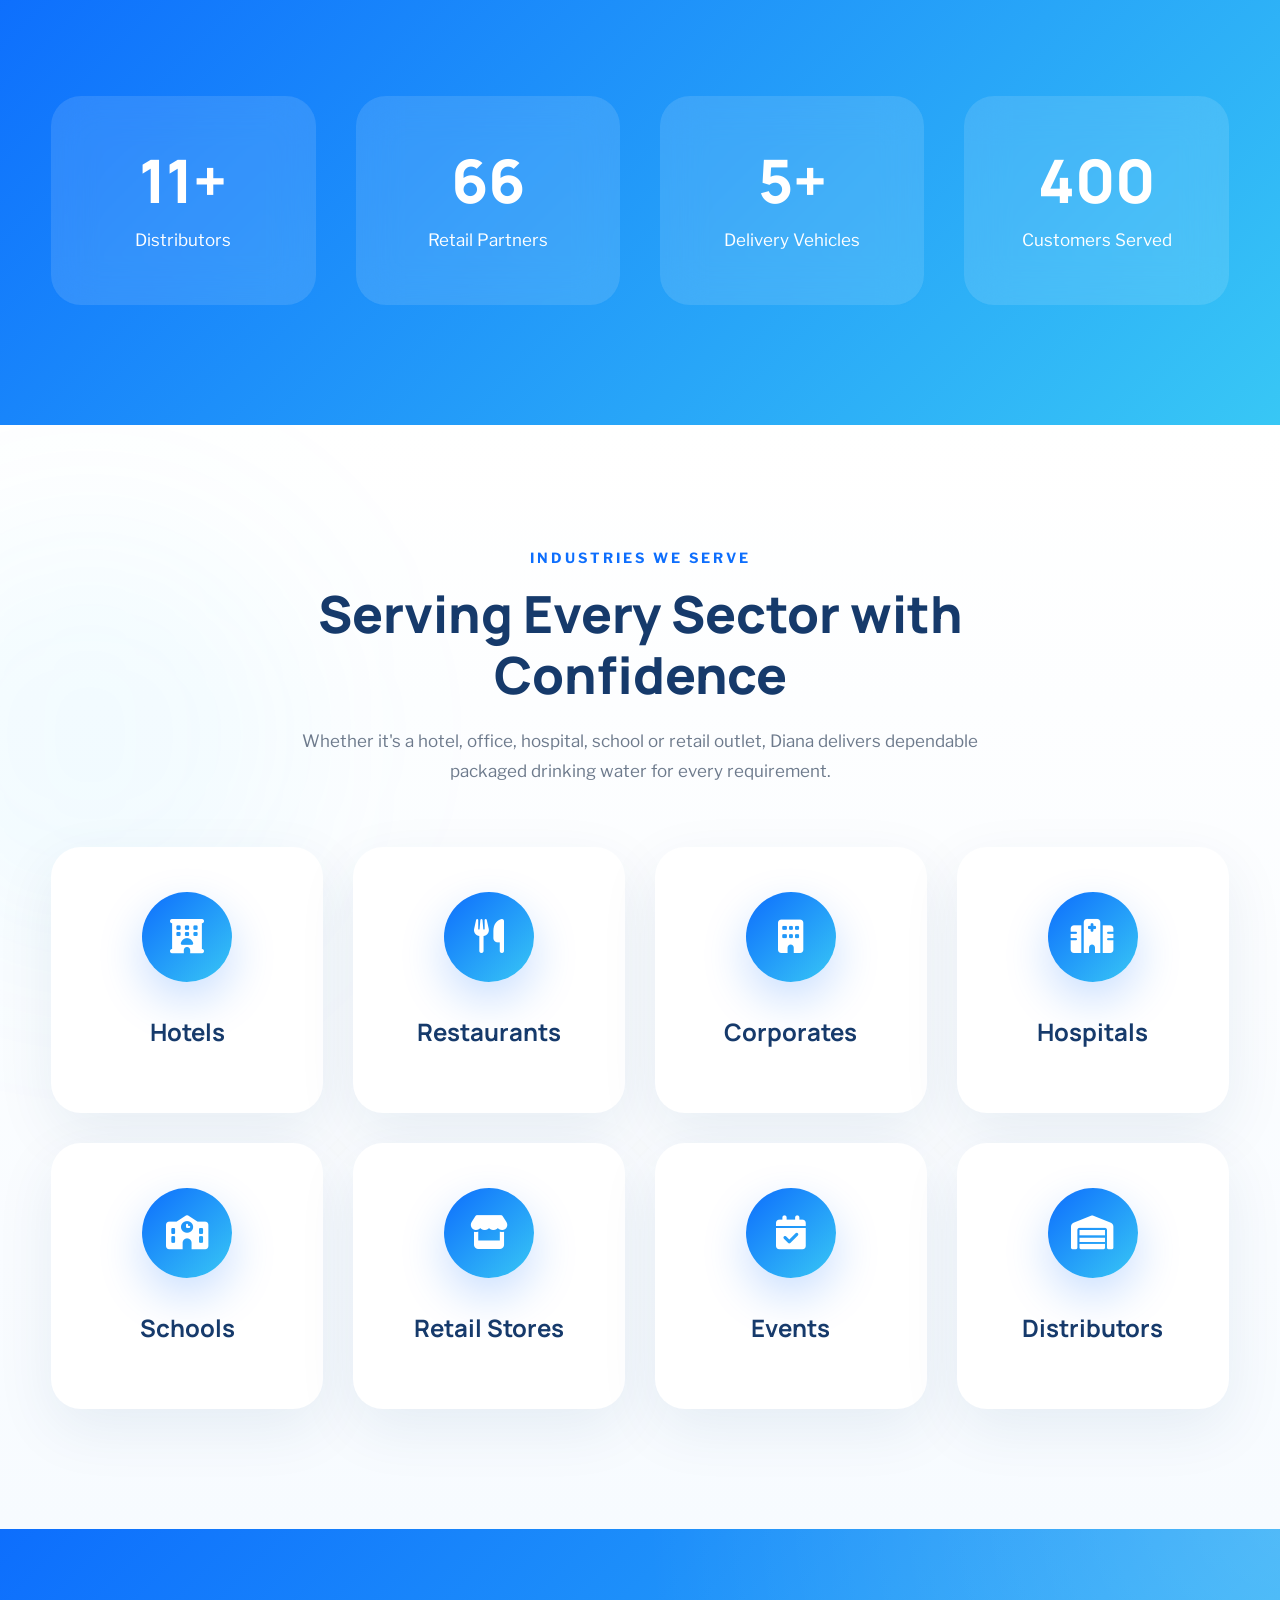
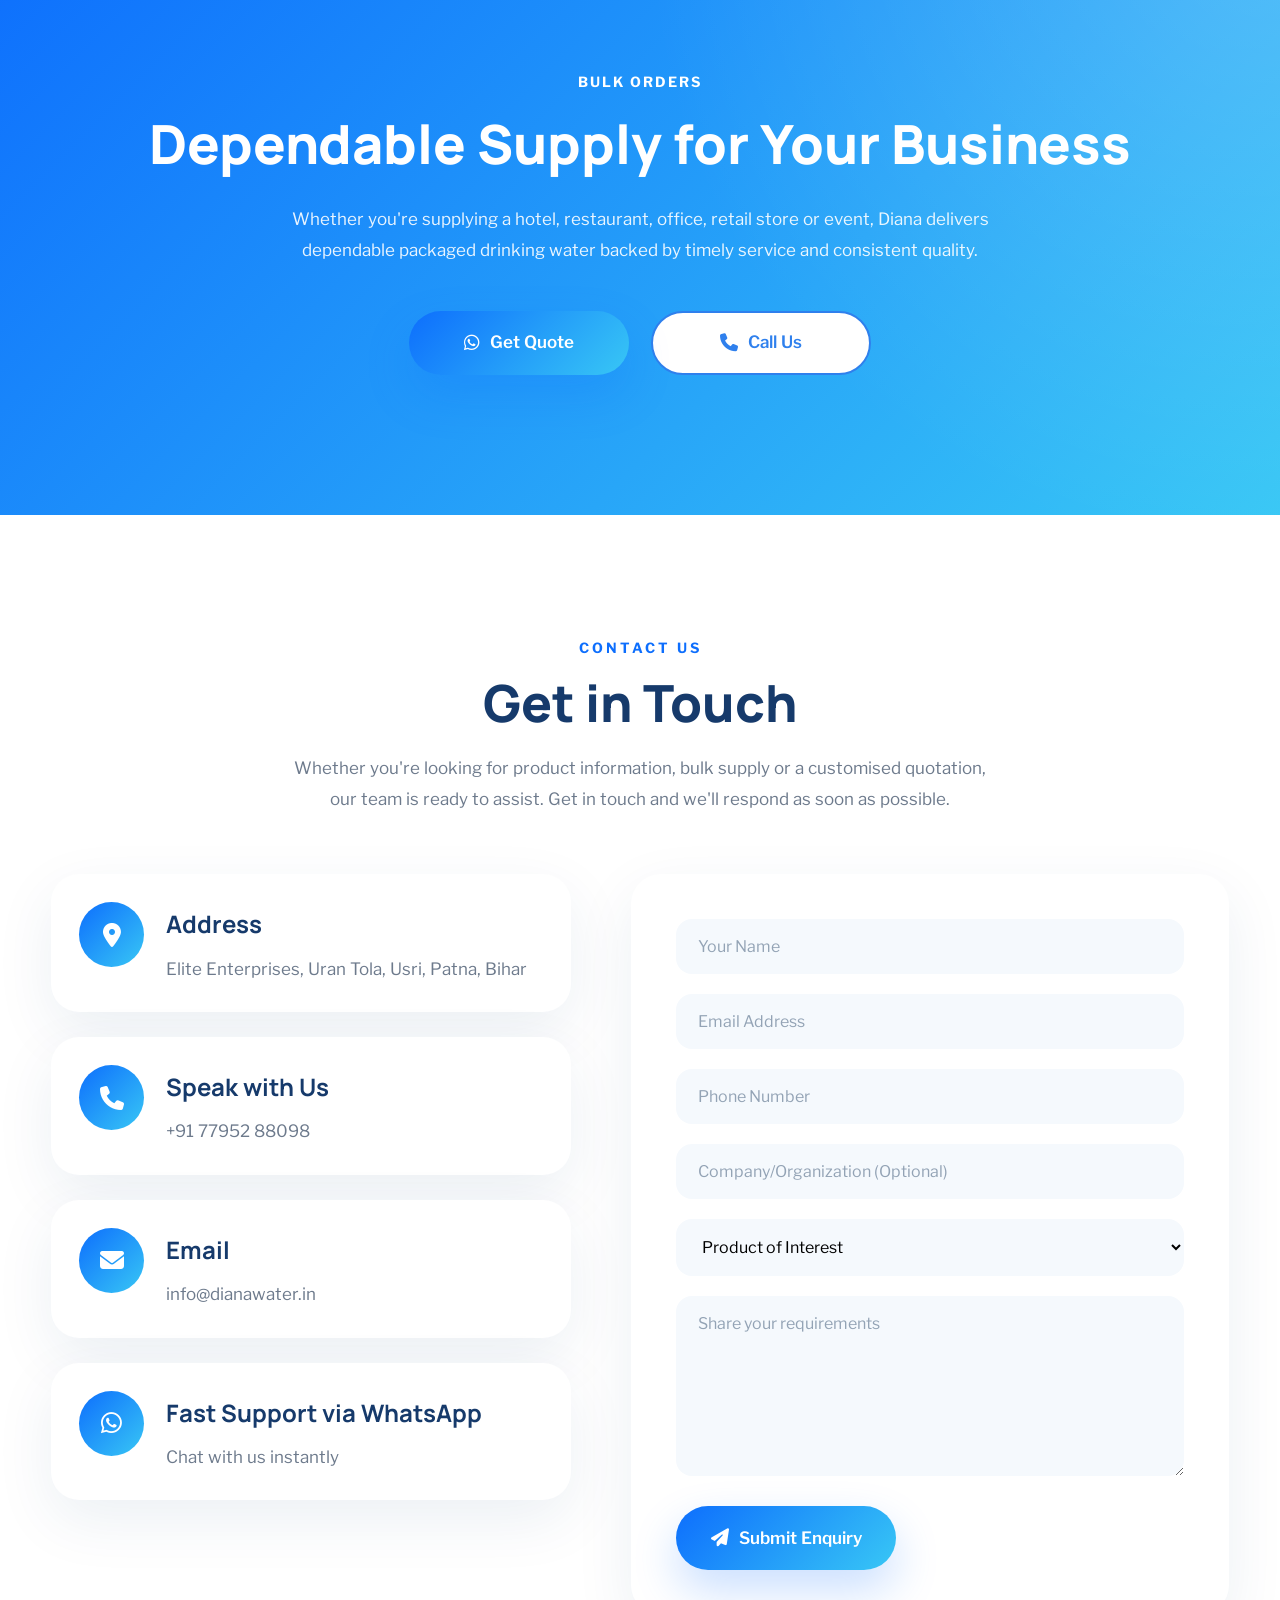
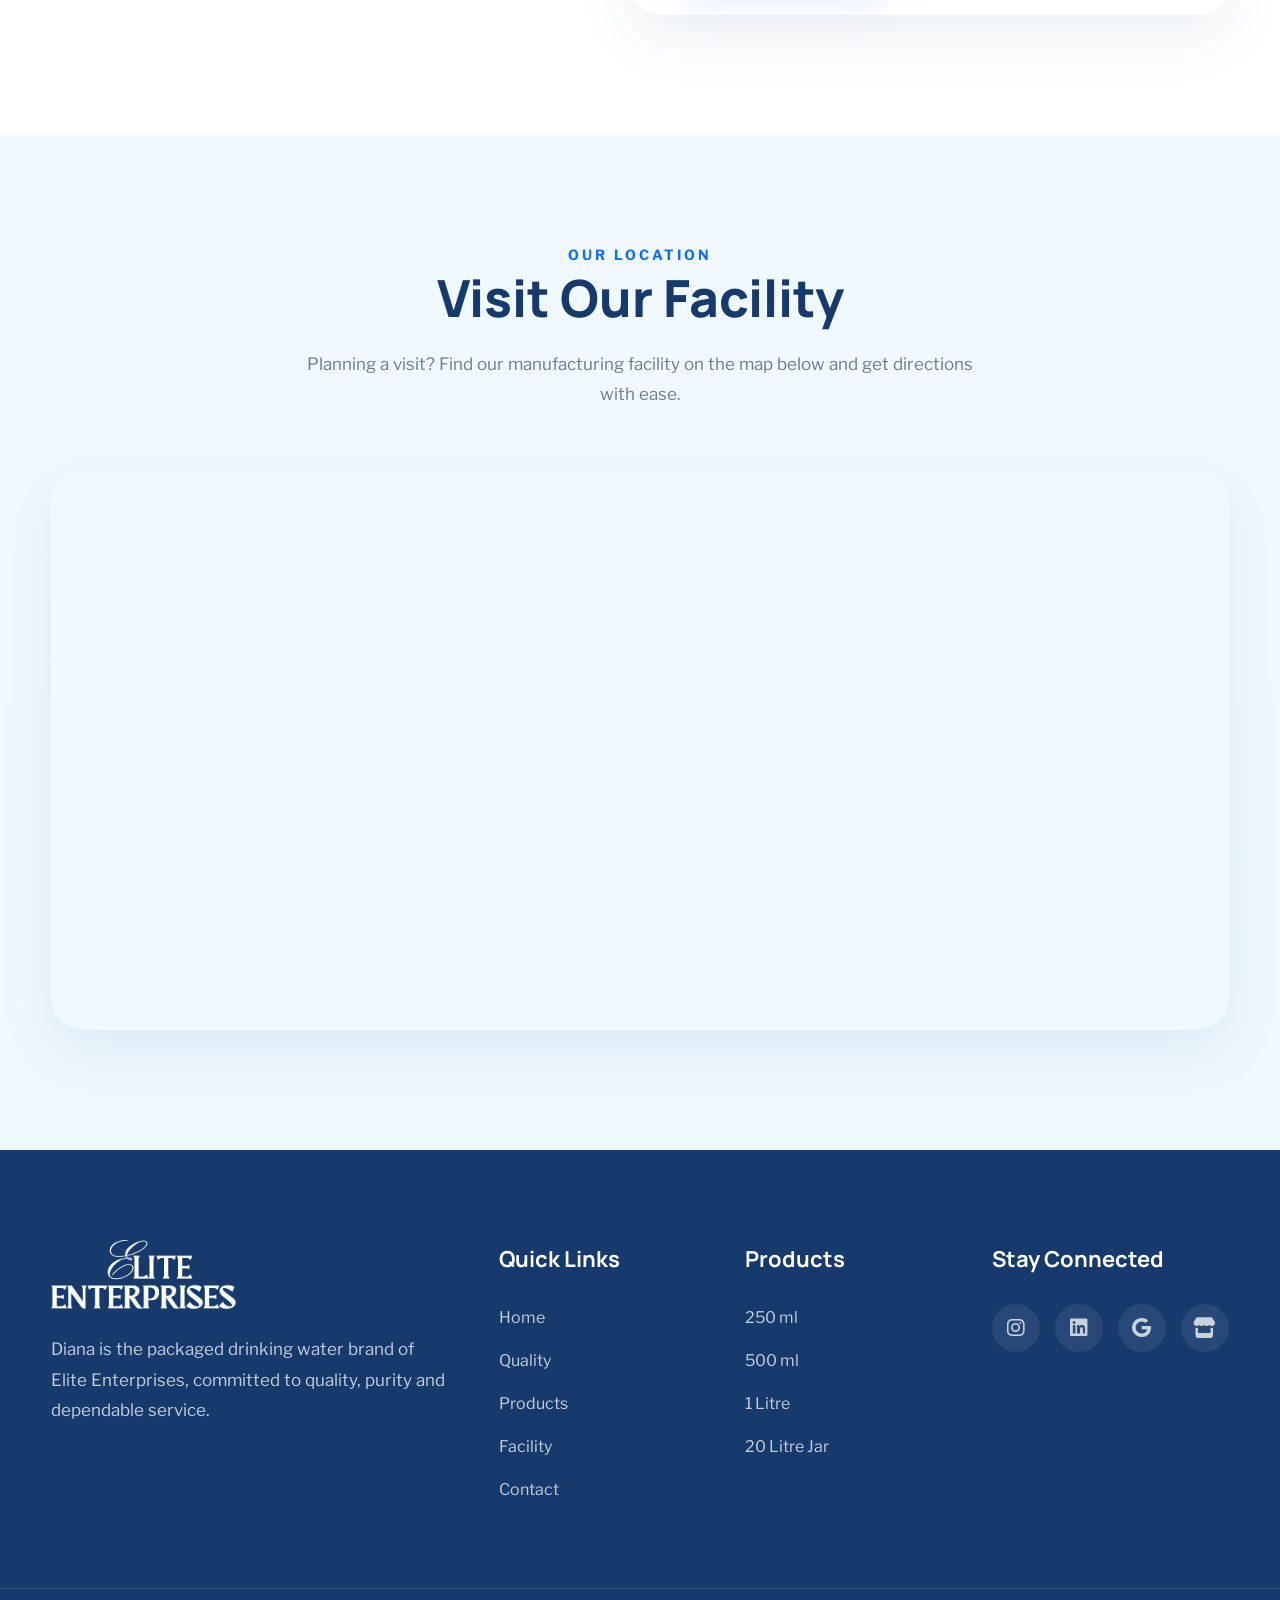
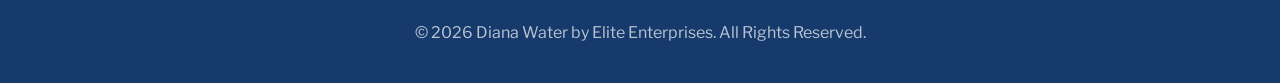
==== commit 014acb6b: "New website - Update 5" ====
--- a/dianawater.in/index.html
+++ b/dianawater.in/index.html
@@ -1,1430 +1,1430 @@
-<!DOCTYPE html>
-<html lang="en">
-
-<head>
-
-    <meta charset="UTF-8">
-    <meta name="viewport" content="width=device-width, initial-scale=1.0">
-
-    <!-- Primary SEO -->
-
-    <title>Diana Packaged Drinking Water</title>
-
-    <meta name="description"
-        content="Diana Packaged Drinking Water by Elite Enterprises provides premium bottled drinking water in Bihar. Available in 250 ml, 500 ml, 1 Litre and 20 Litre jars for homes, offices, hotels, restaurants, retailers and bulk orders.">
-
-    <meta name="keywords"
-        content="Diana Water, Packaged Drinking Water, Bottled Water, Mineral Water, Drinking Water Patna, Drinking Water Bihar, Water Supplier, 250 ml Water Bottle, 500 ml Water Bottle, 1 Litre Water Bottle, 20 Litre Water Jar, Bulk Water Supply, Elite Enterprises">
-
-    <meta name="author" content="Elite Enterprises">
-
-    <meta name="robots" content="index, follow">
-
-    <meta name="theme-color" content="#0D6EFD">
-
-    <meta name="application-name" content="Diana Packaged Drinking Water">
-
-    <link rel="canonical" href="https://dianawater.in/">
-
-    <!-- Open Graph -->
-
-    <meta property="og:type" content="website">
-
-    <meta property="og:site_name" content="Diana Packaged Drinking Water">
-
-    <meta property="og:title"
-        content="Diana Packaged Drinking Water | Pure Water, Perfected">
-
-    <meta property="og:description"
-        content="Premium packaged drinking water for homes, offices, hotels, restaurants, retailers and bulk orders across Bihar.">
-
-    <meta property="og:url"
-        content="https://dianawater.in/">
-
-    <meta property="og:image"
-        content="https://dianawater.in/images/og-image.jpg">
-
-    <meta property="og:image:width" content="1200">
-
-    <meta property="og:image:height" content="630">
-
-    <meta property="og:locale" content="en_IN">
-
-    <!-- Twitter -->
-
-    <meta name="twitter:card" content="summary_large_image">
-
-    <meta name="twitter:title"
-        content="Diana Packaged Drinking Water | Pure Water, Perfected">
-
-    <meta name="twitter:description"
-        content="Premium bottled drinking water manufactured with advanced purification technology.">
-
-    <meta name="twitter:image"
-        content="https://dianawater.in/images/og-image.jpg">
-
-    <!-- Favicon -->
-
-    <link rel="icon" type="image/png" sizes="32x32" href="images/favicon.png">
-
-    <link rel="apple-touch-icon" href="images/favicon.png">
-
-    <!-- Google Fonts -->
-
-    <link rel="preconnect" href="https://fonts.googleapis.com">
-
-    <link rel="preconnect" href="https://fonts.gstatic.com" crossorigin>
-
-    <link href="https://fonts.googleapis.com/css2?family=Libre+Franklin:wght@300;400;500;600;700&family=Manrope:wght@600;700;800&display=swap"
-        rel="stylesheet">
-
-    <!-- Font Awesome -->
-
-    <link rel="stylesheet"
-        href="https://cdnjs.cloudflare.com/ajax/libs/font-awesome/6.7.2/css/all.min.css">
-
-    <!-- Main CSS -->
-
-    <link rel="stylesheet" href="style.css">
-
-</head>
-
-<body>
-
-    <!-- ===========================
-            PRELOADER
-    ============================ -->
-
-    <div id="preloader">
-
-        <img src="images/logo.png" alt="Diana Water">
-
-        <div class="loader"></div>
-
-    </div>
-
-
-
-    <!-- ===========================
-            HEADER
-    ============================ -->
-
-    <header id="header">
-
-        <div class="container nav-container">
-
-            <a href="#home" class="logo" aria-label="Diana Water Home">
-
-                <img src="images/logo.png" alt="Diana Water">
-
-            </a>
-
-            <nav>
-
-                <ul class="nav-links">
-
-    <li><a href="#home">Home</a></li>
-
-    <li><a href="#quality">Quality</a></li>
-
-    <li><a href="#products">Products</a></li>
-
-    <li><a href="#facility">Facility</a></li>
-
-    <li><a href="#contact">Contact</a></li>
-
-</ul>
-
-            </nav>
-
-            <a href="https://wa.me/917795288098"
-                target="_blank"
-                class="nav-btn">
-
-                Enquire Now
-
-            </a>
-
-    <button
-    class="mobile-menu"
-    type="button"
-    aria-label="Open navigation">
-
-    <i class="fa-solid fa-grip"></i>
-
-</button>
-
-        </div>
-
-    </header>
-
-
-
-
-
-    <!-- ===========================
-            HERO
-    ============================ -->
-
-    <section class="hero" id="home">
-
-        <!-- Floating Background -->
-
-        <div class="hero-bg">
-
-            <div class="circle circle1"></div>
-
-            <div class="circle circle2"></div>
-
-            <div class="circle circle3"></div>
-
-            <div class="wave wave1"></div>
-
-            <div class="wave wave2"></div>
-
-        </div>
-
-        <div class="container hero-grid">
-
-            <!-- LEFT -->
-
-            <div class="hero-content">
-
-                <span class="hero-subtitle">
-
-                PACKAGED DRINKING WATER
-
-                </span>
-
-                <h1>
-
-                    Pure Water,
-
-                    <br>
-
-                    Perfected
-
-                </h1>
-
-                <p>
-
-                    Crafted for everyday hydration, Diana delivers refreshingly pure packaged drinking water you can trust at home, at work and on the go.
-
-                </p>
-
-              <div class="hero-buttons">
-
-               
-
-    <a href="#products" class="primary-btn">
-
-        <i class="fa-solid fa-bottle-water"></i>
-
-        <span>Explore Products</span>
-
-    </a>
-
-    <a href="#contact" class="secondary-btn">
-
-        <i class="fa-solid fa-phone"></i>
-
-        <span>Get a Quote</span>
-
-    </a>
-
-</div>
-
-                <div class="hero-features">
-
-                    <div>
-
-                        <i class="fa-solid fa-shield-halved"></i>
-
-                        FSSAI Compliant
-
-                    </div>
-
-                    <div>
-
-                        <i class="fa-solid fa-droplet"></i>
-
-                        Multi-Stage Purification
-
-                    </div>
-
-                    <div>
-
-                        <i class="fa-solid fa-truck-fast"></i>
-
-                        Reliable Supply
-
-                    </div>
-
-                </div>
-
-            </div>
-
-            <!-- RIGHT -->
-
-           <div class="hero-image">
-
-    <img
-    src="images/hero-bottle.jpg"
-    alt="Diana Premium Packaged Drinking Water Bottle"
-    class="main-bottle"
-    loading="eager"
-    fetchpriority="high"
-    draggable="false">
-
-    <div class="glow"></div>
-
-    <div class="shadow"></div>
-
-    <div class="hero-reviews">
-
-        <a href="https://www.google.com/search?q=diana+packaged+drinking+water&rlz=1C1ONGR_enIN929IN929&sourceid=chrome&ie=UTF-8#mpd=~11773656931810220468/customers/reviews"
-           target="_blank"
-           rel="noopener noreferrer">
-
-            <div class="review-stars">
-
-                <i class="fa-solid fa-star"></i>
-                <i class="fa-solid fa-star"></i>
-                <i class="fa-solid fa-star"></i>
-                <i class="fa-solid fa-star"></i>
-                <i class="fa-solid fa-star"></i>
-
-            </div>
-
-            <div class="review-content">
-
-                <strong>
-
-                    <i class="fab fa-google"></i>
-
-                    Google Reviews
-
-                </strong>
-
-                <span>Trusted across Bihar</span>
-
-            </div>
-
-        </a>
-
-    </div>
-
-</div>
-
-        </div>
-
-        <a href="#quality" class="scroll-down">
-
-            <i class="fa-solid fa-chevron-down"></i>
-
-        </a>
-
-    </section>
-        <!-- ===========================
-            WHY DIANA
-    ============================ -->
-
-    <section class="why-diana" id="quality">
-
-        <div class="container">
-
-            <div class="section-heading">
-
-                <span>WHY CHOOSE DIANA</span>
-
-                <h2>Crafted Around Quality</h2>
-
-                <p>
-                    Every bottle is purified through advanced treatment, carefully balanced with essential minerals, and hygienically bottled to deliver clean, refreshing drinking water every day.
-                </p>
-
-            </div>
-
-            <div class="features-grid">
-
-                <div class="feature-card">
-
-                    <div class="feature-icon">
-                        <i class="fa-solid fa-droplet"></i>
-                    </div>
-
-                    <h3>Multi-Stage Purification</h3>
-
-                    <p>
-                        RO, UV and ozonization work together to help deliver clean, refreshing drinking water.
-                    </p>
-
-                </div>
-
-                <div class="feature-card">
-
-                    <div class="feature-icon">
-                        <i class="fa-solid fa-shield-halved"></i>
-                    </div>
-
-                    <h3>Strict Quality Standards</h3>
-
-                    <p>
-                        Every production batch undergoes rigorous quality testing before reaching our customers.
-                    </p>
-
-                </div>
-
-                <div class="feature-card">
-
-                    <div class="feature-icon">
-                        <i class="fa-solid fa-industry"></i>
-                    </div>
-
-                    <h3>Modern Infrastructure</h3>
-
-                    <p>
-                        Produced in a clean manufacturing environment with a strong focus on hygiene and consistency.
-                    </p>
-
-                </div>
-
-                <div class="feature-card">
-
-                    <div class="feature-icon">
-                        <i class="fa-solid fa-truck-fast"></i>
-                    </div>
-
-                    <h3>Trusted Delivery Solutions</h3>
-
-                    <p>
-                        Delivering fresh, hygienically bottled drinking water whenever and wherever it's needed.
-                    </p>
-
-                </div>
-
-            </div>
-
-        </div>
-
-    </section>
-
-
-
-
-
-    <!-- ===========================
-            PRODUCTS
-    ============================ -->
-
-    <section class="products" id="products">
-
-        <div class="container">
-
-            <div class="section-heading">
-
-                <span>OUR PRODUCTS</span>
-
-                <h2>Hydration for Every Occasion</h2>
-
-                <p>
-                    Whether you're at home, at work, travelling or hosting an event, Diana offers packaged drinking water in convenient sizes to suit every requirement.
-                </p>
-
-            </div>
-
-            <div class="products-grid">
-
-                <!-- 250 ML -->
-
-                <div class="product-card">
-
-                    <div class="product-image">
-
-                        <img src="images/250ml.jpg"
-                            alt="250 ml Bottle">
-
-                    </div>
-
-                    <div class="product-content">
-
-                        <h3>250 ml</h3>
-
-                        <p>
-                            Perfect for events, meetings, hospitality and on-the-go refreshment.
-                        </p>
-
-                        <a href="https://wa.me/917795288098?text=Hello,%20I'm%20interested%20in%20Diana%20250%20ml%20packaged%20drinking%20water.%20Please%20share%20pricing%20and%20availability."
-    target="_blank"
-    class="product-btn">
-
-    Get Quote
-
-</a>
-
-                    </div>
-
-                </div>
-
-                <!-- 500 ML -->
-
-                <div class="product-card featured">
-
-                    <div class="product-badge">
-                        Popular
-                    </div>
-
-                    <div class="product-image">
-
-                        <img src="images/500ml.jpg"
-                            alt="500 ml Bottle">
-
-                    </div>
-
-                    <div class="product-content">
-
-                        <h3>500 ml</h3>
-
-                        <p>
-                            A convenient everyday companion for travel, work and daily hydration.
-                        </p>
-
-                        <a href="https://wa.me/917795288098?text=Hello,%20I'm%20interested%20in%20Diana%20500%20ml%20packaged%20drinking%20water.%20Please%20share%20pricing%20and%20availability."
-    target="_blank"
-    class="product-btn">
-
-    Get Quote
-
-</a>
-
-                    </div>
-
-                </div>
-
-                <!-- 1 L -->
-
-                <div class="product-card">
-
-                    <div class="product-image">
-
-                        <img src="images/1l.jpg"
-                            alt="1 L Bottle">
-
-                    </div>
-
-                    <div class="product-content">
-
-                        <h3>1 Litre</h3>
-
-                        <p>
-                            Ideal for homes, offices and long-lasting hydration throughout the day.
-                        </p>
-
-                        <a href="https://wa.me/917795288098?text=Hello,%20I'm%20interested%20in%20Diana%201%20Litre%20packaged%20drinking%20water.%20Please%20share%20pricing%20and%20availability."
-    target="_blank"
-    class="product-btn">
-
-    Get Quote
-
-</a>
-
-                    </div>
-
-                </div>
-
-                <!-- 20 L -->
-
-                <div class="product-card">
-
-                    <div class="product-image">
-
-                        <img src="images/20l.jpg"
-                            alt="20 L Jar">
-
-                    </div>
-
-                    <div class="product-content">
-
-                        <h3>20 Litre Jar</h3>
-
-                        <p>
-                            A practical solution for homes, offices, institutions and commercial spaces.
-                        </p>
-
-                        <a href="https://wa.me/917795288098?text=Hello,%20I'm%20interested%20in%20Diana%2020%20Litre%20jar.%20Please%20share%20pricing%20and%20availability."
-    target="_blank"
-    class="product-btn">
-
-    Get Quote
-
-</a>
-
-                    </div>
-
-                </div>
-
-            </div>
-
-        </div>
-
-    </section>
-
-
-
-
-
-    <!-- ===========================
-            FEATURE SHOWCASE
-    ============================ -->
-
-    <section class="showcase">
-
-        <div class="container showcase-grid">
-
-            <div class="showcase-image">
-
-                <img
-    src="images/hero-bottle.jpg"
-    alt="Diana Premium Packaged Drinking Water"
-    loading="lazy"
-    draggable="false">
-
-            </div>
-
-            <div class="showcase-content">
-
-                <span>THE DIANA DIFFERENCE</span>
-
-                <h2>
-                    Committed to Purity in Every Bottle
-                </h2>
-
-                <p>
-
-                    Diana combines modern purification, hygienic bottling and dependable quality to deliver refreshing packaged drinking water for every occasion.
-
-                </p>
-
-                <ul class="showcase-list">
-
-                    <li>
-                        <i class="fa-solid fa-check"></i>
-                        Modern Production Facility
-                    </li>
-
-                    <li>
-                        <i class="fa-solid fa-check"></i>
-                        Hygienic Packaging
-                    </li>
-
-                    <li>
-                        <i class="fa-solid fa-check"></i>
-                        Crystal Clear Taste
-                    </li>
-
-                    <li>
-                        <i class="fa-solid fa-check"></i>
-                        Trusted Quality Standards
-                    </li>
-
-                </ul>
-
-            </div>
-
-        </div>
-
-    </section>
-        <!-- ===========================
-            PURIFICATION PROCESS
-    ============================ -->
-
-    <section class="process">
-
-        <div class="container">
-
-            <div class="section-heading">
-
-                <span>OUR PROCESS</span>
-
-                <h2>From Source to Every Sip</h2>
-
-                <p>
-                    Every bottle follows a carefully managed journey, where every stage is designed to preserve freshness, maintain consistency and deliver a refreshing drinking experience.
-                </p>
-
-            </div>
-
-            <div class="timeline">
-
-                <div class="timeline-item">
-
-                    <div class="timeline-icon">
-                        <i class="fa-solid fa-water"></i>
-                    </div>
-
-                    <h3>Water Source</h3>
-
-                    <p>Carefully sourced water enters our purification system.</p>
-
-                </div>
-
-                <div class="timeline-item">
-
-                    <div class="timeline-icon">
-                        <i class="fa-solid fa-filter"></i>
-                    </div>
-
-                    <h3>RO Filtration</h3>
-
-                    <p>Reverse Osmosis removes impurities and dissolved contaminants.</p>
-
-                </div>
-
-                <div class="timeline-item">
-
-                    <div class="timeline-icon">
-                        <i class="fa-solid fa-sun"></i>
-                    </div>
-
-                    <h3>UV Treatment</h3>
-
-                    <p>Ultraviolet purification helps eliminate microorganisms.</p>
-
-                </div>
-
-                <div class="timeline-item">
-
-                    <div class="timeline-icon">
-                        <i class="fa-solid fa-shield-virus"></i>
-                    </div>
-
-                    <h3>Ozonization</h3>
-
-                    <p>Ozone treatment maintains freshness and product safety.</p>
-
-                </div>
-
-                <div class="timeline-item">
-
-                    <div class="timeline-icon">
-                        <i class="fa-solid fa-flask"></i>
-                    </div>
-
-                    <h3>Mineral Balance</h3>
-
-                    <p>Essential minerals are balanced for a refreshing taste.</p>
-
-                </div>
-
-                <div class="timeline-item">
-
-                    <div class="timeline-icon">
-                        <i class="fa-solid fa-vial-circle-check"></i>
-                    </div>
-
-                    <h3>Quality Testing</h3>
-
-                    <p>Each production batch undergoes strict quality inspection.</p>
-
-                </div>
-
-                <div class="timeline-item">
-
-                    <div class="timeline-icon">
-                        <i class="fa-solid fa-bottle-water"></i>
-                    </div>
-
-                    <h3>Automated Bottling</h3>
-
-                    <p>Filled and sealed in hygienic automated production lines.</p>
-
-                </div>
-
-                <div class="timeline-item">
-
-                    <div class="timeline-icon">
-                        <i class="fa-solid fa-truck-fast"></i>
-                    </div>
-
-                    <h3>Distribution</h3>
-
-                    <p>Delivered fresh to retailers, businesses and homes.</p>
-
-                </div>
-
-            </div>
-
-        </div>
-
-    </section>
-
-
-
-
-
-    <!-- ===========================
-            OUR FACILITY
-    ============================ -->
-
-    <section class="facility" id="facility">
-
-        <div class="container">
-
-            <div class="section-heading">
-
-                <span>OUR FACILITY</span>
-
-                <h2>Built for Quality, Designed for Consistency</h2>
-
-                <p>
-                   Our manufacturing facility is designed to support efficient production, hygienic bottling and consistent quality at every stage, helping us deliver refreshing water.
-                </p>
-
-            </div>
-
-            <div class="gallery">
-
-                <div class="gallery-item large">
-
-                    <img src="images/factory1.jpg"
-                        alt="Production Facility">
-
-                </div>
-
-                <div class="gallery-item">
-
-                    <img src="images/factory2.jpg"
-                        alt="RO Plant">
-
-                </div>
-
-                <div class="gallery-item">
-
-                    <img src="images/factory3.jpg"
-                        alt="Packaging">
-
-                </div>
-
-                <div class="gallery-item">
-
-                    <img src="images/factory4.jpg"
-                        alt="Warehouse">
-
-                </div>
-
-                <div class="gallery-item">
-
-                    <img src="images/factory5.jpg"
-                        alt="Quality Lab">
-
-                </div>
-                 <div class="gallery-item">
-
-                    <img src="images/factory6.jpg"
-                        alt="Quality Lab">
-
-                </div>
-
-            </div>
-
-        </div>
-
-    </section>
-
-
-
-
-
-    <!-- ===========================
-            STATS
-    ============================ -->
-
-    <section class="stats">
-
-        <div class="container">
-
-            <div class="stats-grid">
-
-                <div class="stat-card">
-
-                    <h2 class="counter"
-                        data-target="11">0</h2>
-
-                    <span>Distributors</span>
-
-                </div>
-
-                <div class="stat-card">
-
-                    <h2 class="counter"
-                        data-target="163">0</h2>
-
-                    <span>Retail Partners</span>
-
-                </div>
-
-                <div class="stat-card">
-
-                    <h2 class="counter"
-                        data-target="5">0</h2>
-
-                    <span>Delivery Vehicles</span>
-
-                </div>
-
-                <div class="stat-card">
-
-                    <h2 class="counter"
-                        data-target="1000">0</h2>
-
-                    <span>Customers Served</span>
-
-                </div>
-
-            </div>
-
-        </div>
-
-    </section>
-
-
-
-
-
-    <!-- ===========================
-            INDUSTRIES
-    ============================ -->
-
-    <section class="industries">
-
-        <div class="container">
-
-            <div class="section-heading">
-
-                <span>INDUSTRIES WE SERVE</span>
-
-                <h2>Serving Every Sector with Confidence</h2>
-
-                <p>
-                    Whether it's a hotel, office, hospital, school or retail outlet, Diana delivers dependable packaged drinking water for every requirement.
-                </p>
-
-            </div>
-
-            <div class="industry-grid">
-
-                <div class="industry-card">
-                    <i class="fa-solid fa-hotel"></i>
-                    <h3>Hotels</h3>
-                </div>
-
-                <div class="industry-card">
-                    <i class="fa-solid fa-utensils"></i>
-                    <h3>Restaurants</h3>
-                </div>
-
-                <div class="industry-card">
-                    <i class="fa-solid fa-building"></i>
-                    <h3>Corporates</h3>
-                </div>
-
-                <div class="industry-card">
-                    <i class="fa-solid fa-hospital"></i>
-                    <h3>Hospitals</h3>
-                </div>
-
-                <div class="industry-card">
-                    <i class="fa-solid fa-school"></i>
-                    <h3>Schools</h3>
-                </div>
-
-                <div class="industry-card">
-                    <i class="fa-solid fa-store"></i>
-                    <h3>Retail Stores</h3>
-                </div>
-
-                <div class="industry-card">
-                    <i class="fa-solid fa-calendar-check"></i>
-                    <h3>Events</h3>
-                </div>
-
-                <div class="industry-card">
-                    <i class="fa-solid fa-warehouse"></i>
-                    <h3>Distributors</h3>
-                </div>
-
-            </div>
-
-        </div>
-
-    </section>
-        <!-- ===========================
-            BULK ORDER CTA
-    ============================ -->
-
-    <section class="cta">
-
-        <div class="container cta-content">
-
-            <span>BULK ORDERS</span>
-
-            <h2>Dependable Supply for Your Business</h2>
-
-            <p>
-                Whether you're supplying a hotel, restaurant, office, retail store or event, Diana delivers dependable packaged drinking water backed by timely service and consistent quality.
-            </p>
-
-            <div class="cta-buttons">
-
-                <a href="https://wa.me/917795288098"
-                   target="_blank"
-                   class="primary-btn">
-
-                    <i class="fa-brands fa-whatsapp"></i>
-
-                    Get Quote
-
-                </a>
-
-               <a href="tel:+917795288098" class="secondary-btn">
-    <i class="fa-solid fa-phone"></i>
-    Call Us
-</a>
-            </div>
-
-        </div>
-
-    </section>
-
-
-
-    <!-- ===========================
-            CONTACT
-    ============================ -->
-
-    <!-- ===========================
-        CONTACT
-=========================== -->
-
-<section class="contact-section" id="contact">
-
-    <div class="container">
-
-        <div class="section-heading">
-
-            <span>CONTACT US</span>
-
-            <h2>Get in Touch</h2>
-
-            <p>
-                Whether you're looking for product information, bulk supply or a customised quotation, our team is ready to assist. Get in touch and we'll respond as soon as possible.
-            </p>
-
-        </div>
-
-        <div class="contact-grid">
-
-           <!-- Contact Information -->
-
-<div class="contact-info">
-
-    <!-- Address -->
-
-    <a href="https://maps.google.com/?q=Diana+Packaged+Drinking+Water"
-       target="_blank"
-       class="contact-card">
-
-        <i class="fa-solid fa-location-dot"></i>
-
-        <div>
-
-            <h3>Address</h3>
-
-            <p>
-                Elite Enterprises, Uran Tola, Usri, Patna, Bihar
-            </p>
-
-        </div>
-
-    </a>
-
-    <!-- Phone -->
-
-    <a href="tel:+917795288098"
-       class="contact-card">
-
-        <i class="fa-solid fa-phone"></i>
-
-        <div>
-
-            <h3>Speak with Us</h3>
-
-            <p>+91 77952 88098</p>
-
-        </div>
-
-    </a>
-
-    <!-- Email -->
-
-    <a href="mailto:info@dianawater.in"
-       class="contact-card">
-
-        <i class="fa-solid fa-envelope"></i>
-
-        <div>
-
-            <h3>Email</h3>
-
-            <p>info@dianawater.in</p>
-
-        </div>
-
-    </a>
-
-    <!-- WhatsApp -->
-
-    <a href="https://wa.me/917795288098"
-       target="_blank"
-       class="contact-card">
-
-        <i class="fa-brands fa-whatsapp"></i>
-
-        <div>
-
-            <h3>Fast Support via WhatsApp</h3>
-
-            <p>Chat with us instantly</p>
-
-        </div>
-
-    </a>
-
-</div>
-
-
-
-            <!-- Contact Form -->
-
-            <form
-
-                class="contact-form"
-
-                autocomplete="on"
-
-                action="https://formsubmit.co/info@dianawater.in"
-
-                method="POST">
-
-                <!-- Hidden Settings -->
-
-                <input type="hidden" name="_subject" value="New Diana Water Website Enquiry">
-
-                <input type="hidden" name="_captcha" value="false">
-
-                <input type="hidden" name="_template" value="table">
-
-                <input type="hidden" name="_next" value="https://dianawater.in/thank-you.html">
-
-                <!-- Form Fields -->
-
-                <input
-
-                    type="text"
-
-                    name="name"
-
-                    placeholder="Your Name"
-
-                    required>
-
-                <input
-
-                    type="email"
-
-                    name="email"
-
-                    placeholder="Email Address"
-
-                    required>
-
-                <input
-
-                    type="tel"
-
-                    name="phone"
-
-                    placeholder="Phone Number"
-
-                    required>
-
-                <input
-
-                    type="text"
-
-                    name="company"
-
-                    placeholder="Company/Organization (Optional)">
-
-                <select
-
-                    name="product"
-
-                    required>
-
-                    <option value="">Product of Interest</option>
-
-                    <option>250 ml Bottle</option>
-
-                    <option>500 ml Bottle</option>
-
-                    <option>1 Litre Bottle</option>
-
-                    <option>20 Litre Jar</option>
-
-                    <option>Bulk Orders</option>
-
-                </select>
-
-                <textarea
-
-                    name="message"
-
-                    rows="6"
-
-                    placeholder="Share your requirements"
-
-                    required></textarea>
-
-                <button
-
-                    type="submit"
-
-                    class="primary-btn">
-
-                    <i class="fa-solid fa-paper-plane"></i>
-
-                    Submit Enquiry
-
-                </button>
-
-            </form>
-
-        </div>
-
-    </div>
-
-</section>
-
-
-
-    <!-- ===========================
-        MAP
-=========================== -->
-
-<section class="map">
-
-    <div class="container">
-
-        <div class="section-heading">
-
-            <span>OUR LOCATION</span>
-
-            <h2>Visit Our Facility</h2>
-
-            <p>
-                Planning a visit? Find our manufacturing facility on the map below and get directions with ease.
-            </p>
-
-        </div>
-
-        <iframe
-            src="https://www.google.com/maps/embed?pb=!1m18!1m12!1m3!1d3598.1983083506375!2d85.0126507!3d25.598325799999998!2m3!1f0!2f0!3f0!2m3!1i1024!2i768!4f13.1!3m3!1m2!1s0x39ed55d71fc06593%3A0xc5aa3eb6b8fa4270!2sDiana%20%E2%80%94%20Packaged%20Drinking%20Water!5e0!3m2!1sen!2sin!4v1782929070553!5m2!1sen!2sin"
-            width="100%"
-            height="500"
-            style="border:0;"
-            loading="lazy"
-            allowfullscreen=""
-            referrerpolicy="strict-origin-when-cross-origin">
-        </iframe>
-
-    </div>
-
-</section>
-
-
-
-    <!-- ===========================
-            FOOTER
-    ============================ -->
-
-    <footer>
-
-        <div class="container">
-
-            <div class="footer-grid">
-
-                <div class="footer-about">
-
-                    <img
-                        src="images/logo-white.png"
-                        alt="Diana Water">
-
-                    <p>
-
-                        Diana is the packaged drinking water brand of Elite Enterprises, committed to quality, purity and dependable service.
-
-                    </p>
-
-                </div>
-
-
-
-                <div>
-
-                    <h3>Quick Links</h3>
-
-                    <ul>
-
-    <li><a href="#home">Home</a></li>
-
-    <li><a href="#quality">Quality</a></li>
-
-    <li><a href="#products">Products</a></li>
-
-    <li><a href="#facility">Facility</a></li>
-
-    <li><a href="#contact">Contact</a></li>
-
-</ul>
-
-                </div>
-
-
-
-             <div>
-
-    <h3>Products</h3>
-
-    <ul>
-
-        <li>
-            <a href="#products">250 ml</a>
-        </li>
-
-        <li>
-            <a href="#products">500 ml</a>
-        </li>
-
-        <li>
-            <a href="#products">1 Litre</a>
-        </li>
-
-        <li>
-            <a href="#products">20 Litre Jar</a>
-        </li>
-
-    </ul>
-
-</div>
-
-
-                <div>
-
-    <h3>Stay Connected</h3>
-
-    <div class="social-icons">
-
-        <a href="https://instagram.com/drinkdianawater"
-           target="_blank"
-           rel="noopener noreferrer"
-           aria-label="Instagram">
-
-            <i class="fab fa-instagram"></i>
-
-        </a>
-
-        <a href="https://linkedin.com/company/dianawater"
-           target="_blank"
-           rel="noopener noreferrer"
-           aria-label="LinkedIn">
-
-            <i class="fab fa-linkedin"></i>
-
-        </a>
-
-        <a href="https://share.google/opp3PGfrg5xXS72W1"
-           target="_blank"
-           rel="noopener noreferrer"
-           aria-label="Google Business Profile">
-
-            <i class="fa-brands fa-google"></i>
-
-        </a>
-
-        <a href="https://www.indiamart.com/company/270533606/"
-           target="_blank"
-           rel="noopener noreferrer"
-           aria-label="IndiaMART">
-
-            <i class="fa-solid fa-store"></i>
-
-        </a>
-
-    </div>
-
-</div>
-
-                    </div>
-
-                </div>
-
-            </div>
-
-
-
-            <div class="footer-bottom">
-
-                © 2026 Diana Water by Elite Enterprises. All Rights Reserved.
-
-            </div>
-
-        </div>
-
-    </footer>
-
-
-
-    <!-- Floating WhatsApp -->
-
-    <a
-        href="https://wa.me/917795288098"
-        target="_blank"
-        rel="noopener"
-        aria-label="Chat on WhatsApp"
-        class="floating-whatsapp">
-
-        <i class="fab fa-whatsapp"></i>
-
-    </a>
-
-
-
-    <!-- Back To Top -->
-
-    <button
-        id="backToTop">
-
-        <i class="fa-solid fa-chevron-up"></i>
-
-    </button>
-
-
-
-    <!-- JavaScript -->
-
-    <script src="script.js"></script>
-
-</body>
-
+<!DOCTYPE html>
+<html lang="en">
+
+<head>
+
+    <meta charset="UTF-8">
+    <meta name="viewport" content="width=device-width, initial-scale=1.0">
+
+    <!-- Primary SEO -->
+
+    <title>Diana Packaged Drinking Water</title>
+
+    <meta name="description"
+        content="Diana Packaged Drinking Water by Elite Enterprises provides premium bottled drinking water in Bihar. Available in 250 ml, 500 ml, 1 Litre and 20 Litre jars for homes, offices, hotels, restaurants, retailers and bulk orders.">
+
+    <meta name="keywords"
+        content="Diana Water, Packaged Drinking Water, Bottled Water, Mineral Water, Drinking Water Patna, Drinking Water Bihar, Water Supplier, 250 ml Water Bottle, 500 ml Water Bottle, 1 Litre Water Bottle, 20 Litre Water Jar, Bulk Water Supply, Elite Enterprises">
+
+    <meta name="author" content="Elite Enterprises">
+
+    <meta name="robots" content="index, follow">
+
+    <meta name="theme-color" content="#0D6EFD">
+
+    <meta name="application-name" content="Diana Packaged Drinking Water">
+
+    <link rel="canonical" href="https://dianawater.in/">
+
+    <!-- Open Graph -->
+
+    <meta property="og:type" content="website">
+
+    <meta property="og:site_name" content="Diana Packaged Drinking Water">
+
+    <meta property="og:title"
+        content="Diana Packaged Drinking Water | Pure Water, Perfected">
+
+    <meta property="og:description"
+        content="Premium packaged drinking water for homes, offices, hotels, restaurants, retailers and bulk orders across Bihar.">
+
+    <meta property="og:url"
+        content="https://dianawater.in/">
+
+    <meta property="og:image"
+        content="https://dianawater.in/images/og-image.jpg">
+
+    <meta property="og:image:width" content="1200">
+
+    <meta property="og:image:height" content="630">
+
+    <meta property="og:locale" content="en_IN">
+
+    <!-- Twitter -->
+
+    <meta name="twitter:card" content="summary_large_image">
+
+    <meta name="twitter:title"
+        content="Diana Packaged Drinking Water | Pure Water, Perfected">
+
+    <meta name="twitter:description"
+        content="Premium bottled drinking water manufactured with advanced purification technology.">
+
+    <meta name="twitter:image"
+        content="https://dianawater.in/images/og-image.jpg">
+
+    <!-- Favicon -->
+
+    <link rel="icon" type="image/png" sizes="32x32" href="images/favicon.png">
+
+    <link rel="apple-touch-icon" href="images/favicon.png">
+
+    <!-- Google Fonts -->
+
+    <link rel="preconnect" href="https://fonts.googleapis.com">
+
+    <link rel="preconnect" href="https://fonts.gstatic.com" crossorigin>
+
+    <link href="https://fonts.googleapis.com/css2?family=Libre+Franklin:wght@300;400;500;600;700&family=Manrope:wght@600;700;800&display=swap"
+        rel="stylesheet">
+
+    <!-- Font Awesome -->
+
+    <link rel="stylesheet"
+        href="https://cdnjs.cloudflare.com/ajax/libs/font-awesome/6.7.2/css/all.min.css">
+
+    <!-- Main CSS -->
+
+    <link rel="stylesheet" href="style.css">
+
+</head>
+
+<body>
+
+    <!-- ===========================
+            PRELOADER
+    ============================ -->
+
+    <div id="preloader">
+
+        <img src="images/logo.png" alt="Diana Water">
+
+        <div class="loader"></div>
+
+    </div>
+
+
+
+    <!-- ===========================
+            HEADER
+    ============================ -->
+
+    <header id="header">
+
+        <div class="container nav-container">
+
+            <a href="#home" class="logo" aria-label="Diana Water Home">
+
+                <img src="images/logo.png" alt="Diana Water">
+
+            </a>
+
+            <nav>
+
+                <ul class="nav-links">
+
+    <li><a href="#home">Home</a></li>
+
+    <li><a href="#quality">Quality</a></li>
+
+    <li><a href="#products">Products</a></li>
+
+    <li><a href="#facility">Facility</a></li>
+
+    <li><a href="#contact">Contact</a></li>
+
+</ul>
+
+            </nav>
+
+            <a href="https://wa.me/917795288098"
+                target="_blank"
+                class="nav-btn">
+
+                Enquire Now
+
+            </a>
+
+    <button
+    class="mobile-menu"
+    type="button"
+    aria-label="Open navigation">
+
+    <i class="fa-solid fa-grip"></i>
+
+</button>
+
+        </div>
+
+    </header>
+
+
+
+
+
+    <!-- ===========================
+            HERO
+    ============================ -->
+
+    <section class="hero" id="home">
+
+        <!-- Floating Background -->
+
+        <div class="hero-bg">
+
+            <div class="circle circle1"></div>
+
+            <div class="circle circle2"></div>
+
+            <div class="circle circle3"></div>
+
+            <div class="wave wave1"></div>
+
+            <div class="wave wave2"></div>
+
+        </div>
+
+        <div class="container hero-grid">
+
+            <!-- LEFT -->
+
+            <div class="hero-content">
+
+                <span class="hero-subtitle">
+
+                PACKAGED DRINKING WATER
+
+                </span>
+
+                <h1>
+
+                    Pure Water,
+
+                    <br>
+
+                    Perfected
+
+                </h1>
+
+                <p>
+
+                    Crafted for everyday hydration, Diana delivers refreshingly pure packaged drinking water you can trust at home, at work and on the go.
+
+                </p>
+
+              <div class="hero-buttons">
+
+               
+
+    <a href="#products" class="primary-btn">
+
+        <i class="fa-solid fa-bottle-water"></i>
+
+        <span>Explore Products</span>
+
+    </a>
+
+    <a href="#contact" class="secondary-btn">
+
+        <i class="fa-solid fa-phone"></i>
+
+        <span>Get a Quote</span>
+
+    </a>
+
+</div>
+
+                <div class="hero-features">
+
+                    <div>
+
+                        <i class="fa-solid fa-shield-halved"></i>
+
+                        FSSAI Compliant
+
+                    </div>
+
+                    <div>
+
+                        <i class="fa-solid fa-droplet"></i>
+
+                        Multi-Stage Purification
+
+                    </div>
+
+                    <div>
+
+                        <i class="fa-solid fa-truck-fast"></i>
+
+                        Reliable Supply
+
+                    </div>
+
+                </div>
+
+            </div>
+
+            <!-- RIGHT -->
+
+           <div class="hero-image">
+
+    <img
+    src="images/hero-bottle.jpg"
+    alt="Diana Premium Packaged Drinking Water Bottle"
+    class="main-bottle"
+    loading="eager"
+    fetchpriority="high"
+    draggable="false">
+
+    <div class="glow"></div>
+
+    <div class="shadow"></div>
+
+    <div class="hero-reviews">
+
+        <a href="https://www.google.com/search?q=diana+packaged+drinking+water&rlz=1C1ONGR_enIN929IN929&sourceid=chrome&ie=UTF-8#mpd=~11773656931810220468/customers/reviews"
+           target="_blank"
+           rel="noopener noreferrer">
+
+            <div class="review-stars">
+
+                <i class="fa-solid fa-star"></i>
+                <i class="fa-solid fa-star"></i>
+                <i class="fa-solid fa-star"></i>
+                <i class="fa-solid fa-star"></i>
+                <i class="fa-solid fa-star"></i>
+
+            </div>
+
+            <div class="review-content">
+
+                <strong>
+
+                    <i class="fab fa-google"></i>
+
+                    Google Reviews
+
+                </strong>
+
+                <span>Trusted across Bihar</span>
+
+            </div>
+
+        </a>
+
+    </div>
+
+</div>
+
+        </div>
+
+        <a href="#quality" class="scroll-down">
+
+            <i class="fa-solid fa-chevron-down"></i>
+
+        </a>
+
+    </section>
+        <!-- ===========================
+            WHY DIANA
+    ============================ -->
+
+    <section class="why-diana" id="quality">
+
+        <div class="container">
+
+            <div class="section-heading">
+
+                <span>WHY CHOOSE DIANA</span>
+
+                <h2>Crafted Around Quality</h2>
+
+                <p>
+                    Every bottle is purified through advanced treatment, carefully balanced with essential minerals, and hygienically bottled to deliver clean, refreshing drinking water every day.
+                </p>
+
+            </div>
+
+            <div class="features-grid">
+
+                <div class="feature-card">
+
+                    <div class="feature-icon">
+                        <i class="fa-solid fa-droplet"></i>
+                    </div>
+
+                    <h3>Multi-Stage Purification</h3>
+
+                    <p>
+                        RO, UV and ozonization work together to help deliver clean, refreshing drinking water.
+                    </p>
+
+                </div>
+
+                <div class="feature-card">
+
+                    <div class="feature-icon">
+                        <i class="fa-solid fa-shield-halved"></i>
+                    </div>
+
+                    <h3>Strict Quality Standards</h3>
+
+                    <p>
+                        Every production batch undergoes rigorous quality testing before reaching our customers.
+                    </p>
+
+                </div>
+
+                <div class="feature-card">
+
+                    <div class="feature-icon">
+                        <i class="fa-solid fa-industry"></i>
+                    </div>
+
+                    <h3>Modern Infrastructure</h3>
+
+                    <p>
+                        Produced in a clean manufacturing environment with a strong focus on hygiene and consistency.
+                    </p>
+
+                </div>
+
+                <div class="feature-card">
+
+                    <div class="feature-icon">
+                        <i class="fa-solid fa-truck-fast"></i>
+                    </div>
+
+                    <h3>Trusted Delivery Solutions</h3>
+
+                    <p>
+                        Delivering fresh, hygienically bottled drinking water whenever and wherever it's needed.
+                    </p>
+
+                </div>
+
+            </div>
+
+        </div>
+
+    </section>
+
+
+
+
+
+    <!-- ===========================
+            PRODUCTS
+    ============================ -->
+
+    <section class="products" id="products">
+
+        <div class="container">
+
+            <div class="section-heading">
+
+                <span>OUR PRODUCTS</span>
+
+                <h2>Hydration for Every Occasion</h2>
+
+                <p>
+                    Whether you're at home, at work, travelling or hosting an event, Diana offers packaged drinking water in convenient sizes to suit every requirement.
+                </p>
+
+            </div>
+
+            <div class="products-grid">
+
+                <!-- 250 ML -->
+
+                <div class="product-card">
+
+                    <div class="product-image">
+
+                        <img src="images/250ml.jpg"
+                            alt="250 ml Bottle">
+
+                    </div>
+
+                    <div class="product-content">
+
+                        <h3>250 ml</h3>
+
+                        <p>
+                            Perfect for events, meetings, hospitality and on-the-go refreshment.
+                        </p>
+
+                        <a href="https://wa.me/917795288098?text=Hello,%20I'm%20interested%20in%20Diana%20250%20ml%20packaged%20drinking%20water.%20Please%20share%20pricing%20and%20availability."
+    target="_blank"
+    class="product-btn">
+
+    Get Quote
+
+</a>
+
+                    </div>
+
+                </div>
+
+                <!-- 500 ML -->
+
+                <div class="product-card featured">
+
+                    <div class="product-badge">
+                        Popular
+                    </div>
+
+                    <div class="product-image">
+
+                        <img src="images/500ml.jpg"
+                            alt="500 ml Bottle">
+
+                    </div>
+
+                    <div class="product-content">
+
+                        <h3>500 ml</h3>
+
+                        <p>
+                            A convenient everyday companion for travel, work and daily hydration.
+                        </p>
+
+                        <a href="https://wa.me/917795288098?text=Hello,%20I'm%20interested%20in%20Diana%20500%20ml%20packaged%20drinking%20water.%20Please%20share%20pricing%20and%20availability."
+    target="_blank"
+    class="product-btn">
+
+    Get Quote
+
+</a>
+
+                    </div>
+
+                </div>
+
+                <!-- 1 L -->
+
+                <div class="product-card">
+
+                    <div class="product-image">
+
+                        <img src="images/1l.jpg"
+                            alt="1 L Bottle">
+
+                    </div>
+
+                    <div class="product-content">
+
+                        <h3>1 Litre</h3>
+
+                        <p>
+                            Ideal for homes, offices and long-lasting hydration throughout the day.
+                        </p>
+
+                        <a href="https://wa.me/917795288098?text=Hello,%20I'm%20interested%20in%20Diana%201%20Litre%20packaged%20drinking%20water.%20Please%20share%20pricing%20and%20availability."
+    target="_blank"
+    class="product-btn">
+
+    Get Quote
+
+</a>
+
+                    </div>
+
+                </div>
+
+                <!-- 20 L -->
+
+                <div class="product-card">
+
+                    <div class="product-image">
+
+                        <img src="images/20l.jpg"
+                            alt="20 L Jar">
+
+                    </div>
+
+                    <div class="product-content">
+
+                        <h3>20 Litre Jar</h3>
+
+                        <p>
+                            A practical solution for homes, offices, institutions and commercial spaces.
+                        </p>
+
+                        <a href="https://wa.me/917795288098?text=Hello,%20I'm%20interested%20in%20Diana%2020%20Litre%20jar.%20Please%20share%20pricing%20and%20availability."
+    target="_blank"
+    class="product-btn">
+
+    Get Quote
+
+</a>
+
+                    </div>
+
+                </div>
+
+            </div>
+
+        </div>
+
+    </section>
+
+
+
+
+
+    <!-- ===========================
+            FEATURE SHOWCASE
+    ============================ -->
+
+    <section class="showcase">
+
+        <div class="container showcase-grid">
+
+            <div class="showcase-image">
+
+                <img
+    src="images/hero-bottle.jpg"
+    alt="Diana Premium Packaged Drinking Water"
+    loading="lazy"
+    draggable="false">
+
+            </div>
+
+            <div class="showcase-content">
+
+                <span>THE DIANA DIFFERENCE</span>
+
+                <h2>
+                    Committed to Purity in Every Bottle
+                </h2>
+
+                <p>
+
+                    Diana combines modern purification, hygienic bottling and dependable quality to deliver refreshing packaged drinking water for every occasion.
+
+                </p>
+
+                <ul class="showcase-list">
+
+                    <li>
+                        <i class="fa-solid fa-check"></i>
+                        Modern Production Facility
+                    </li>
+
+                    <li>
+                        <i class="fa-solid fa-check"></i>
+                        Hygienic Packaging
+                    </li>
+
+                    <li>
+                        <i class="fa-solid fa-check"></i>
+                        Crystal Clear Taste
+                    </li>
+
+                    <li>
+                        <i class="fa-solid fa-check"></i>
+                        Trusted Quality Standards
+                    </li>
+
+                </ul>
+
+            </div>
+
+        </div>
+
+    </section>
+        <!-- ===========================
+            PURIFICATION PROCESS
+    ============================ -->
+
+    <section class="process">
+
+        <div class="container">
+
+            <div class="section-heading">
+
+                <span>OUR PROCESS</span>
+
+                <h2>From Source to Every Sip</h2>
+
+                <p>
+                    Every bottle follows a carefully managed journey, where every stage is designed to preserve freshness, maintain consistency and deliver a refreshing drinking experience.
+                </p>
+
+            </div>
+
+            <div class="timeline">
+
+                <div class="timeline-item">
+
+                    <div class="timeline-icon">
+                        <i class="fa-solid fa-water"></i>
+                    </div>
+
+                    <h3>Water Source</h3>
+
+                    <p>Carefully sourced water enters our purification system.</p>
+
+                </div>
+
+                <div class="timeline-item">
+
+                    <div class="timeline-icon">
+                        <i class="fa-solid fa-filter"></i>
+                    </div>
+
+                    <h3>RO Filtration</h3>
+
+                    <p>Reverse Osmosis removes impurities and dissolved contaminants.</p>
+
+                </div>
+
+                <div class="timeline-item">
+
+                    <div class="timeline-icon">
+                        <i class="fa-solid fa-sun"></i>
+                    </div>
+
+                    <h3>UV Treatment</h3>
+
+                    <p>Ultraviolet purification helps eliminate microorganisms.</p>
+
+                </div>
+
+                <div class="timeline-item">
+
+                    <div class="timeline-icon">
+                        <i class="fa-solid fa-shield-virus"></i>
+                    </div>
+
+                    <h3>Ozonization</h3>
+
+                    <p>Ozone treatment maintains freshness and product safety.</p>
+
+                </div>
+
+                <div class="timeline-item">
+
+                    <div class="timeline-icon">
+                        <i class="fa-solid fa-flask"></i>
+                    </div>
+
+                    <h3>Mineral Balance</h3>
+
+                    <p>Essential minerals are balanced for a refreshing taste.</p>
+
+                </div>
+
+                <div class="timeline-item">
+
+                    <div class="timeline-icon">
+                        <i class="fa-solid fa-vial-circle-check"></i>
+                    </div>
+
+                    <h3>Quality Testing</h3>
+
+                    <p>Each production batch undergoes strict quality inspection.</p>
+
+                </div>
+
+                <div class="timeline-item">
+
+                    <div class="timeline-icon">
+                        <i class="fa-solid fa-bottle-water"></i>
+                    </div>
+
+                    <h3>Automated Bottling</h3>
+
+                    <p>Filled and sealed in hygienic automated production lines.</p>
+
+                </div>
+
+                <div class="timeline-item">
+
+                    <div class="timeline-icon">
+                        <i class="fa-solid fa-truck-fast"></i>
+                    </div>
+
+                    <h3>Distribution</h3>
+
+                    <p>Delivered fresh to retailers, businesses and homes.</p>
+
+                </div>
+
+            </div>
+
+        </div>
+
+    </section>
+
+
+
+
+
+    <!-- ===========================
+            OUR FACILITY
+    ============================ -->
+
+    <section class="facility" id="facility">
+
+        <div class="container">
+
+            <div class="section-heading">
+
+                <span>OUR FACILITY</span>
+
+                <h2>Built for Quality, Designed for Consistency</h2>
+
+                <p>
+                   Our manufacturing facility is designed to support efficient production, hygienic bottling and consistent quality at every stage, helping us deliver refreshing water.
+                </p>
+
+            </div>
+
+            <div class="gallery">
+
+                <div class="gallery-item large">
+
+                    <img src="images/factory1.png"
+                        alt="Production Facility">
+
+                </div>
+
+                <div class="gallery-item">
+
+                    <img src="images/factory2.png"
+                        alt="RO Plant">
+
+                </div>
+
+                <div class="gallery-item">
+
+                    <img src="images/factory3.png"
+                        alt="Packaging">
+
+                </div>
+
+                <div class="gallery-item">
+
+                    <img src="images/factory4.png"
+                        alt="Warehouse">
+
+                </div>
+
+                <div class="gallery-item">
+
+                    <img src="images/factory5.png"
+                        alt="Quality Lab">
+
+                </div>
+                 <div class="gallery-item">
+
+                    <img src="images/factory6.png"
+                        alt="Quality Lab">
+
+                </div>
+
+            </div>
+
+        </div>
+
+    </section>
+
+
+
+
+
+    <!-- ===========================
+            STATS
+    ============================ -->
+
+    <section class="stats">
+
+        <div class="container">
+
+            <div class="stats-grid">
+
+                <div class="stat-card">
+
+                    <h2 class="counter"
+                        data-target="11">0</h2>
+
+                    <span>Distributors</span>
+
+                </div>
+
+                <div class="stat-card">
+
+                    <h2 class="counter"
+                        data-target="163">0</h2>
+
+                    <span>Retail Partners</span>
+
+                </div>
+
+                <div class="stat-card">
+
+                    <h2 class="counter"
+                        data-target="5">0</h2>
+
+                    <span>Delivery Vehicles</span>
+
+                </div>
+
+                <div class="stat-card">
+
+                    <h2 class="counter"
+                        data-target="1000">0</h2>
+
+                    <span>Customers Served</span>
+
+                </div>
+
+            </div>
+
+        </div>
+
+    </section>
+
+
+
+
+
+    <!-- ===========================
+            INDUSTRIES
+    ============================ -->
+
+    <section class="industries">
+
+        <div class="container">
+
+            <div class="section-heading">
+
+                <span>INDUSTRIES WE SERVE</span>
+
+                <h2>Serving Every Sector with Confidence</h2>
+
+                <p>
+                    Whether it's a hotel, office, hospital, school or retail outlet, Diana delivers dependable packaged drinking water for every requirement.
+                </p>
+
+            </div>
+
+            <div class="industry-grid">
+
+                <div class="industry-card">
+                    <i class="fa-solid fa-hotel"></i>
+                    <h3>Hotels</h3>
+                </div>
+
+                <div class="industry-card">
+                    <i class="fa-solid fa-utensils"></i>
+                    <h3>Restaurants</h3>
+                </div>
+
+                <div class="industry-card">
+                    <i class="fa-solid fa-building"></i>
+                    <h3>Corporates</h3>
+                </div>
+
+                <div class="industry-card">
+                    <i class="fa-solid fa-hospital"></i>
+                    <h3>Hospitals</h3>
+                </div>
+
+                <div class="industry-card">
+                    <i class="fa-solid fa-school"></i>
+                    <h3>Schools</h3>
+                </div>
+
+                <div class="industry-card">
+                    <i class="fa-solid fa-store"></i>
+                    <h3>Retail Stores</h3>
+                </div>
+
+                <div class="industry-card">
+                    <i class="fa-solid fa-calendar-check"></i>
+                    <h3>Events</h3>
+                </div>
+
+                <div class="industry-card">
+                    <i class="fa-solid fa-warehouse"></i>
+                    <h3>Distributors</h3>
+                </div>
+
+            </div>
+
+        </div>
+
+    </section>
+        <!-- ===========================
+            BULK ORDER CTA
+    ============================ -->
+
+    <section class="cta">
+
+        <div class="container cta-content">
+
+            <span>BULK ORDERS</span>
+
+            <h2>Dependable Supply for Your Business</h2>
+
+            <p>
+                Whether you're supplying a hotel, restaurant, office, retail store or event, Diana delivers dependable packaged drinking water backed by timely service and consistent quality.
+            </p>
+
+            <div class="cta-buttons">
+
+                <a href="https://wa.me/917795288098"
+                   target="_blank"
+                   class="primary-btn">
+
+                    <i class="fa-brands fa-whatsapp"></i>
+
+                    Get Quote
+
+                </a>
+
+               <a href="tel:+917795288098" class="secondary-btn">
+    <i class="fa-solid fa-phone"></i>
+    Call Us
+</a>
+            </div>
+
+        </div>
+
+    </section>
+
+
+
+    <!-- ===========================
+            CONTACT
+    ============================ -->
+
+    <!-- ===========================
+        CONTACT
+=========================== -->
+
+<section class="contact-section" id="contact">
+
+    <div class="container">
+
+        <div class="section-heading">
+
+            <span>CONTACT US</span>
+
+            <h2>Get in Touch</h2>
+
+            <p>
+                Whether you're looking for product information, bulk supply or a customised quotation, our team is ready to assist. Get in touch and we'll respond as soon as possible.
+            </p>
+
+        </div>
+
+        <div class="contact-grid">
+
+           <!-- Contact Information -->
+
+<div class="contact-info">
+
+    <!-- Address -->
+
+    <a href="https://maps.google.com/?q=Diana+Packaged+Drinking+Water"
+       target="_blank"
+       class="contact-card">
+
+        <i class="fa-solid fa-location-dot"></i>
+
+        <div>
+
+            <h3>Address</h3>
+
+            <p>
+                Elite Enterprises, Uran Tola, Usri, Patna, Bihar
+            </p>
+
+        </div>
+
+    </a>
+
+    <!-- Phone -->
+
+    <a href="tel:+917795288098"
+       class="contact-card">
+
+        <i class="fa-solid fa-phone"></i>
+
+        <div>
+
+            <h3>Speak with Us</h3>
+
+            <p>+91 77952 88098</p>
+
+        </div>
+
+    </a>
+
+    <!-- Email -->
+
+    <a href="mailto:info@dianawater.in"
+       class="contact-card">
+
+        <i class="fa-solid fa-envelope"></i>
+
+        <div>
+
+            <h3>Email</h3>
+
+            <p>info@dianawater.in</p>
+
+        </div>
+
+    </a>
+
+    <!-- WhatsApp -->
+
+    <a href="https://wa.me/917795288098"
+       target="_blank"
+       class="contact-card">
+
+        <i class="fa-brands fa-whatsapp"></i>
+
+        <div>
+
+            <h3>Fast Support via WhatsApp</h3>
+
+            <p>Chat with us instantly</p>
+
+        </div>
+
+    </a>
+
+</div>
+
+
+
+            <!-- Contact Form -->
+
+            <form
+
+                class="contact-form"
+
+                autocomplete="on"
+
+                action="https://formsubmit.co/info@dianawater.in"
+
+                method="POST">
+
+                <!-- Hidden Settings -->
+
+                <input type="hidden" name="_subject" value="New Diana Water Website Enquiry">
+
+                <input type="hidden" name="_captcha" value="false">
+
+                <input type="hidden" name="_template" value="table">
+
+                <input type="hidden" name="_next" value="https://dianawater.in/thank-you.html">
+
+                <!-- Form Fields -->
+
+                <input
+
+                    type="text"
+
+                    name="name"
+
+                    placeholder="Your Name"
+
+                    required>
+
+                <input
+
+                    type="email"
+
+                    name="email"
+
+                    placeholder="Email Address"
+
+                    required>
+
+                <input
+
+                    type="tel"
+
+                    name="phone"
+
+                    placeholder="Phone Number"
+
+                    required>
+
+                <input
+
+                    type="text"
+
+                    name="company"
+
+                    placeholder="Company/Organization (Optional)">
+
+                <select
+
+                    name="product"
+
+                    required>
+
+                    <option value="">Product of Interest</option>
+
+                    <option>250 ml Bottle</option>
+
+                    <option>500 ml Bottle</option>
+
+                    <option>1 Litre Bottle</option>
+
+                    <option>20 Litre Jar</option>
+
+                    <option>Bulk Orders</option>
+
+                </select>
+
+                <textarea
+
+                    name="message"
+
+                    rows="6"
+
+                    placeholder="Share your requirements"
+
+                    required></textarea>
+
+                <button
+
+                    type="submit"
+
+                    class="primary-btn">
+
+                    <i class="fa-solid fa-paper-plane"></i>
+
+                    Submit Enquiry
+
+                </button>
+
+            </form>
+
+        </div>
+
+    </div>
+
+</section>
+
+
+
+    <!-- ===========================
+        MAP
+=========================== -->
+
+<section class="map">
+
+    <div class="container">
+
+        <div class="section-heading">
+
+            <span>OUR LOCATION</span>
+
+            <h2>Visit Our Facility</h2>
+
+            <p>
+                Planning a visit? Find our manufacturing facility on the map below and get directions with ease.
+            </p>
+
+        </div>
+
+        <iframe
+            src="https://www.google.com/maps/embed?pb=!1m18!1m12!1m3!1d3598.1983083506375!2d85.0126507!3d25.598325799999998!2m3!1f0!2f0!3f0!2m3!1i1024!2i768!4f13.1!3m3!1m2!1s0x39ed55d71fc06593%3A0xc5aa3eb6b8fa4270!2sDiana%20%E2%80%94%20Packaged%20Drinking%20Water!5e0!3m2!1sen!2sin!4v1782929070553!5m2!1sen!2sin"
+            width="100%"
+            height="500"
+            style="border:0;"
+            loading="lazy"
+            allowfullscreen=""
+            referrerpolicy="strict-origin-when-cross-origin">
+        </iframe>
+
+    </div>
+
+</section>
+
+
+
+    <!-- ===========================
+            FOOTER
+    ============================ -->
+
+    <footer>
+
+        <div class="container">
+
+            <div class="footer-grid">
+
+                <div class="footer-about">
+
+                    <img
+                        src="images/logo-white.png"
+                        alt="Diana Water">
+
+                    <p>
+
+                        Diana is the packaged drinking water brand of Elite Enterprises, committed to quality, purity and dependable service.
+
+                    </p>
+
+                </div>
+
+
+
+                <div>
+
+                    <h3>Quick Links</h3>
+
+                    <ul>
+
+    <li><a href="#home">Home</a></li>
+
+    <li><a href="#quality">Quality</a></li>
+
+    <li><a href="#products">Products</a></li>
+
+    <li><a href="#facility">Facility</a></li>
+
+    <li><a href="#contact">Contact</a></li>
+
+</ul>
+
+                </div>
+
+
+
+             <div>
+
+    <h3>Products</h3>
+
+    <ul>
+
+        <li>
+            <a href="#products">250 ml</a>
+        </li>
+
+        <li>
+            <a href="#products">500 ml</a>
+        </li>
+
+        <li>
+            <a href="#products">1 Litre</a>
+        </li>
+
+        <li>
+            <a href="#products">20 Litre Jar</a>
+        </li>
+
+    </ul>
+
+</div>
+
+
+                <div>
+
+    <h3>Stay Connected</h3>
+
+    <div class="social-icons">
+
+        <a href="https://instagram.com/drinkdianawater"
+           target="_blank"
+           rel="noopener noreferrer"
+           aria-label="Instagram">
+
+            <i class="fab fa-instagram"></i>
+
+        </a>
+
+        <a href="https://linkedin.com/company/dianawater"
+           target="_blank"
+           rel="noopener noreferrer"
+           aria-label="LinkedIn">
+
+            <i class="fab fa-linkedin"></i>
+
+        </a>
+
+        <a href="https://share.google/opp3PGfrg5xXS72W1"
+           target="_blank"
+           rel="noopener noreferrer"
+           aria-label="Google Business Profile">
+
+            <i class="fa-brands fa-google"></i>
+
+        </a>
+
+        <a href="https://www.indiamart.com/company/270533606/"
+           target="_blank"
+           rel="noopener noreferrer"
+           aria-label="IndiaMART">
+
+            <i class="fa-solid fa-store"></i>
+
+        </a>
+
+    </div>
+
+</div>
+
+                    </div>
+
+                </div>
+
+            </div>
+
+
+
+            <div class="footer-bottom">
+
+                © 2026 Diana Water by Elite Enterprises. All Rights Reserved.
+
+            </div>
+
+        </div>
+
+    </footer>
+
+
+
+    <!-- Floating WhatsApp -->
+
+    <a
+        href="https://wa.me/917795288098"
+        target="_blank"
+        rel="noopener"
+        aria-label="Chat on WhatsApp"
+        class="floating-whatsapp">
+
+        <i class="fab fa-whatsapp"></i>
+
+    </a>
+
+
+
+    <!-- Back To Top -->
+
+    <button
+        id="backToTop">
+
+        <i class="fa-solid fa-chevron-up"></i>
+
+    </button>
+
+
+
+    <!-- JavaScript -->
+
+    <script src="script.js"></script>
+
+</body>
+
 </html>
--- a/dianawater.in/style.css
+++ b/dianawater.in/style.css
@@ -3545,6 +3545,18 @@
 /*==========================
 SMALL PHONES
 ==========================*/
+
+@media (max-width:768px){
+
+    .hero h1{
+
+        font-size:48px;
+        line-height:1.08;
+        letter-spacing:-1.8px;
+
+    }
+
+}
 
 @media(max-width:480px){
 
@@ -3904,6 +3916,16 @@
 
 }
 
+@media (max-width:768px){
+
+    section[id]{
+
+        scroll-margin-top:60px;
+
+    }
+
+}
+
 /*======================================================
     END OF STYLE.CSS
 ======================================================*/
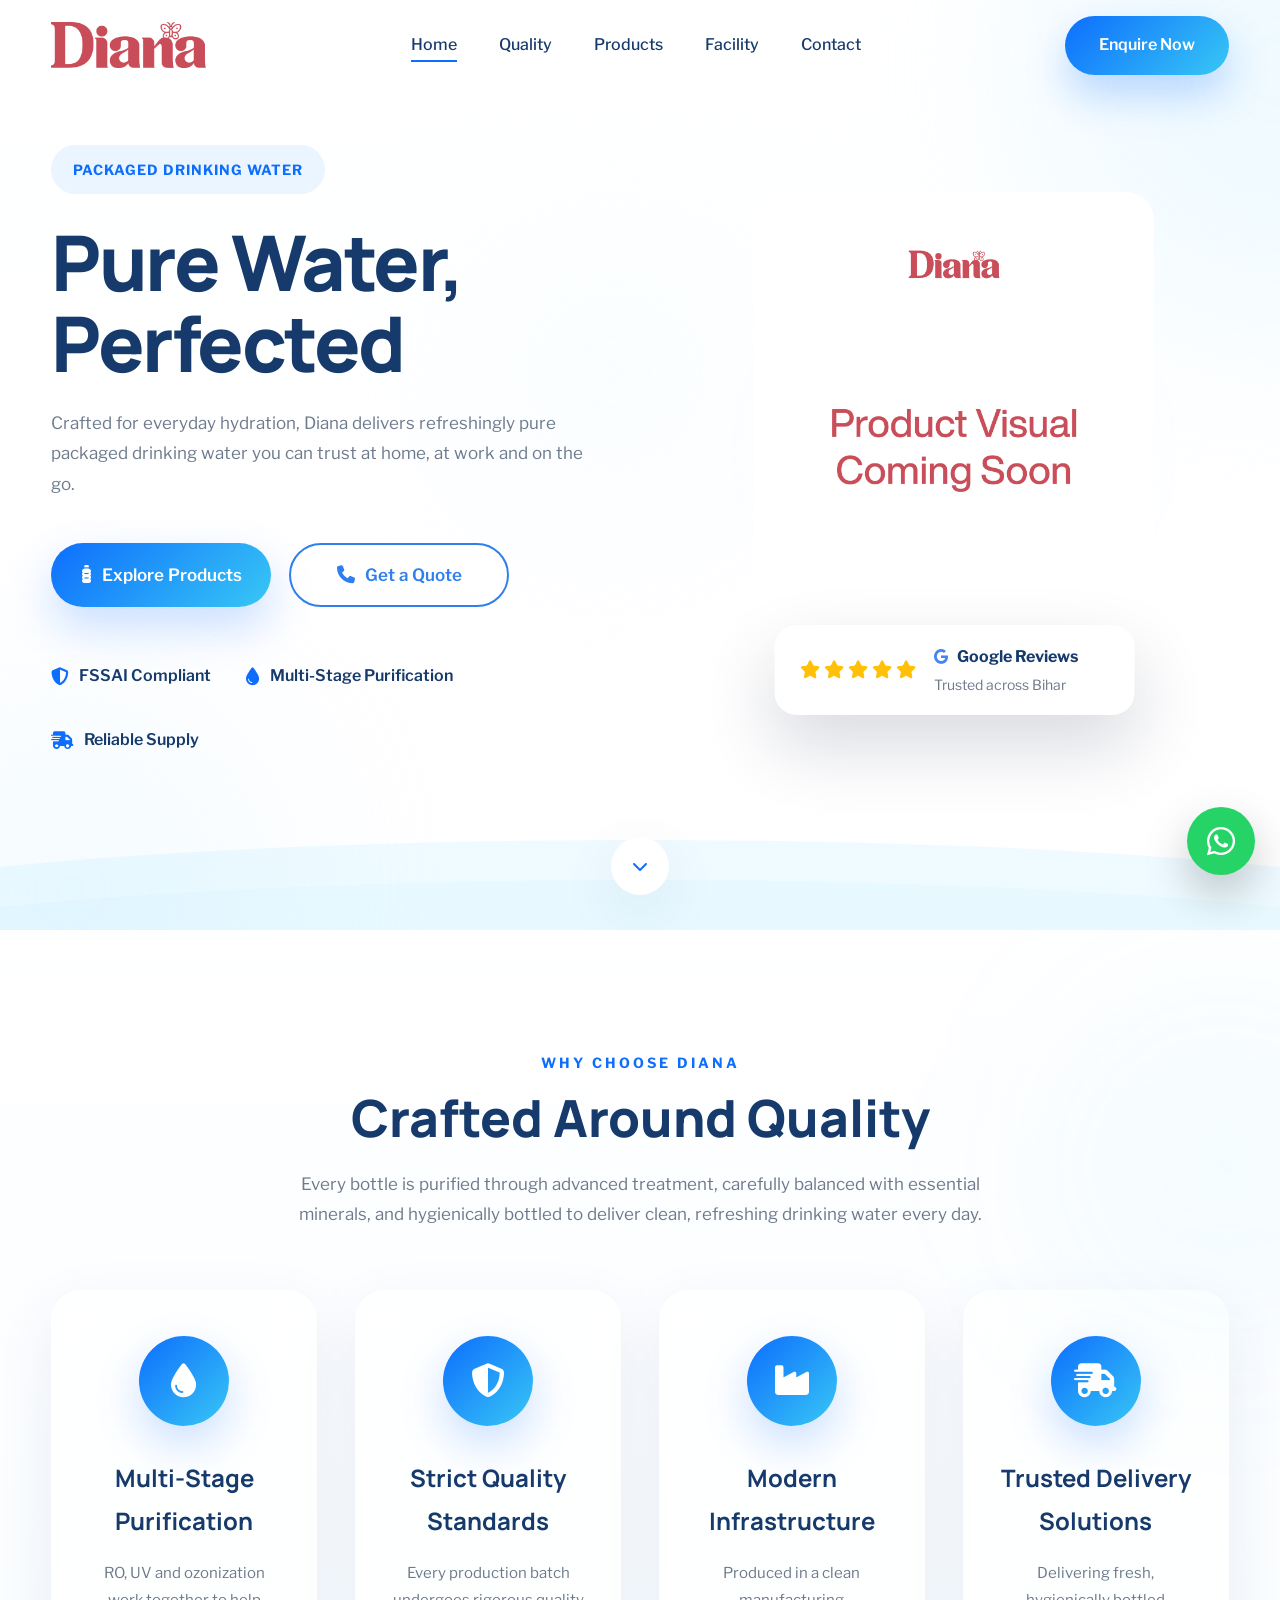
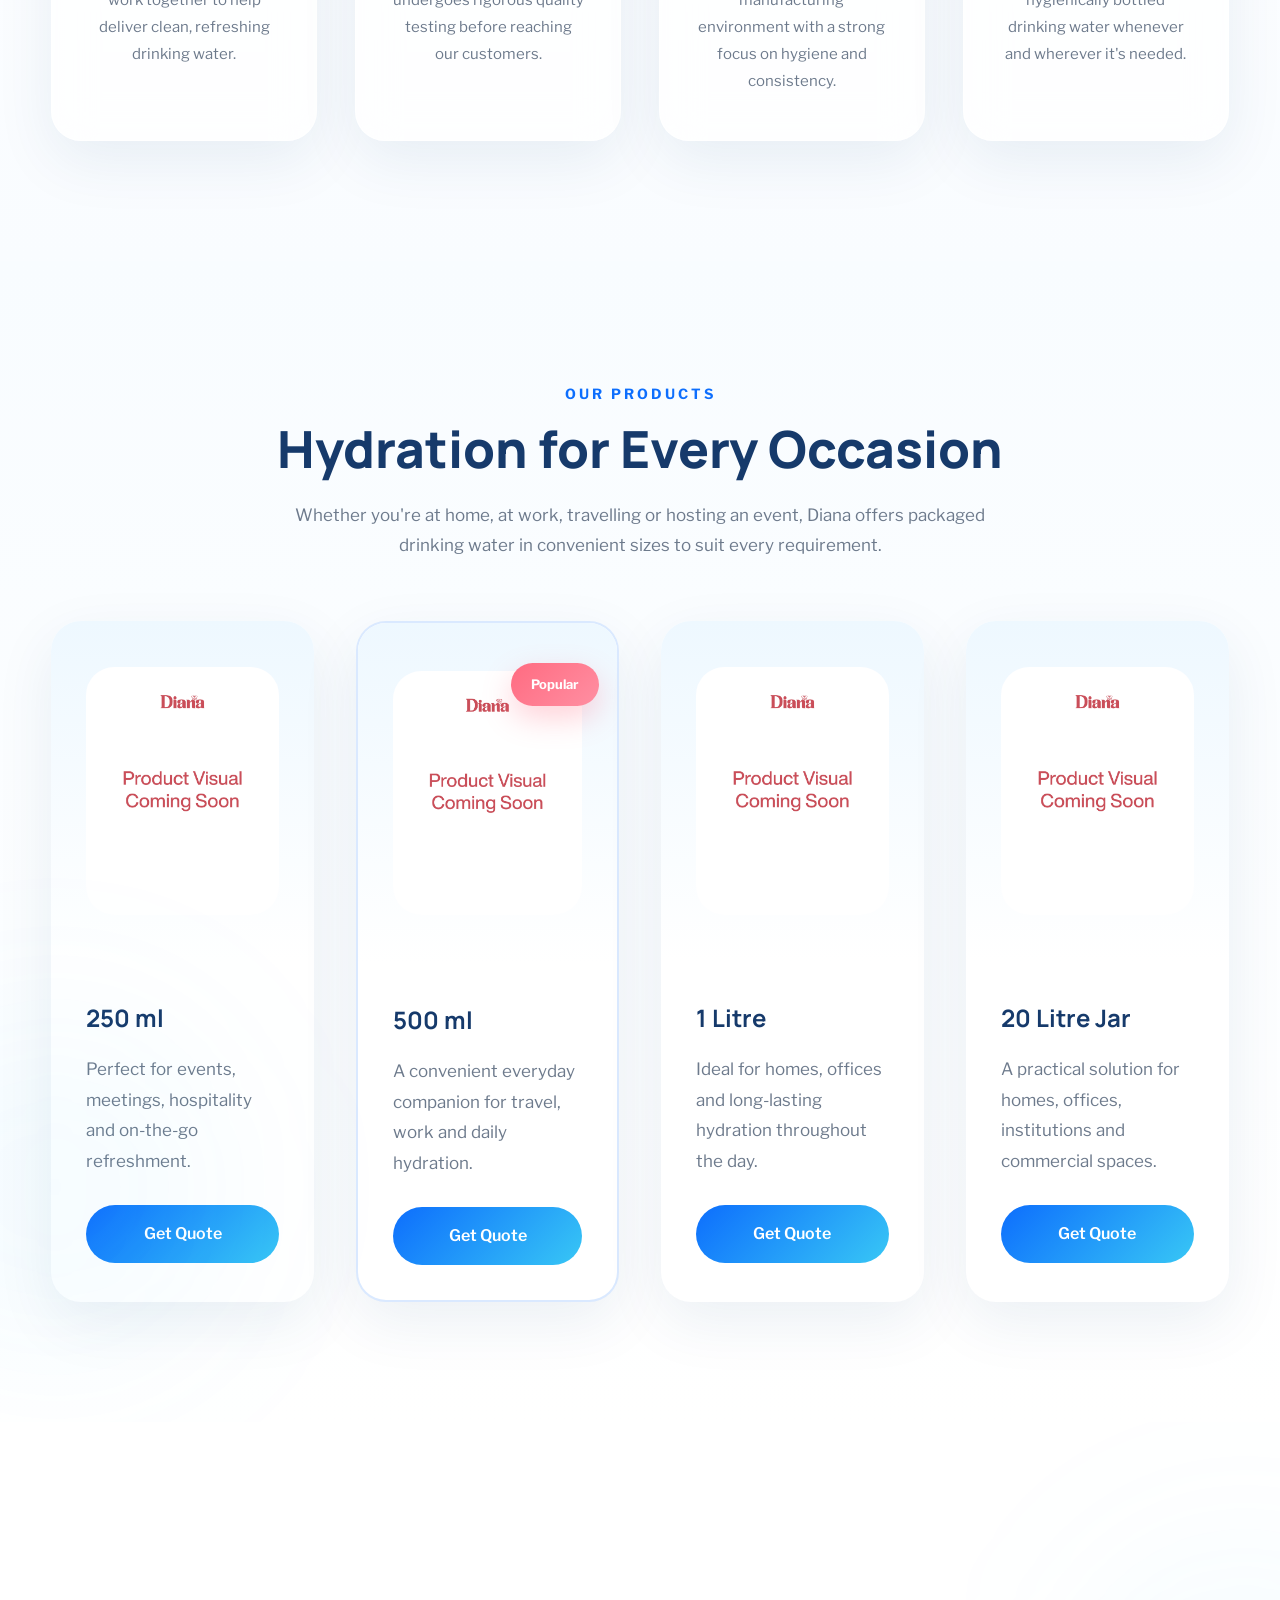
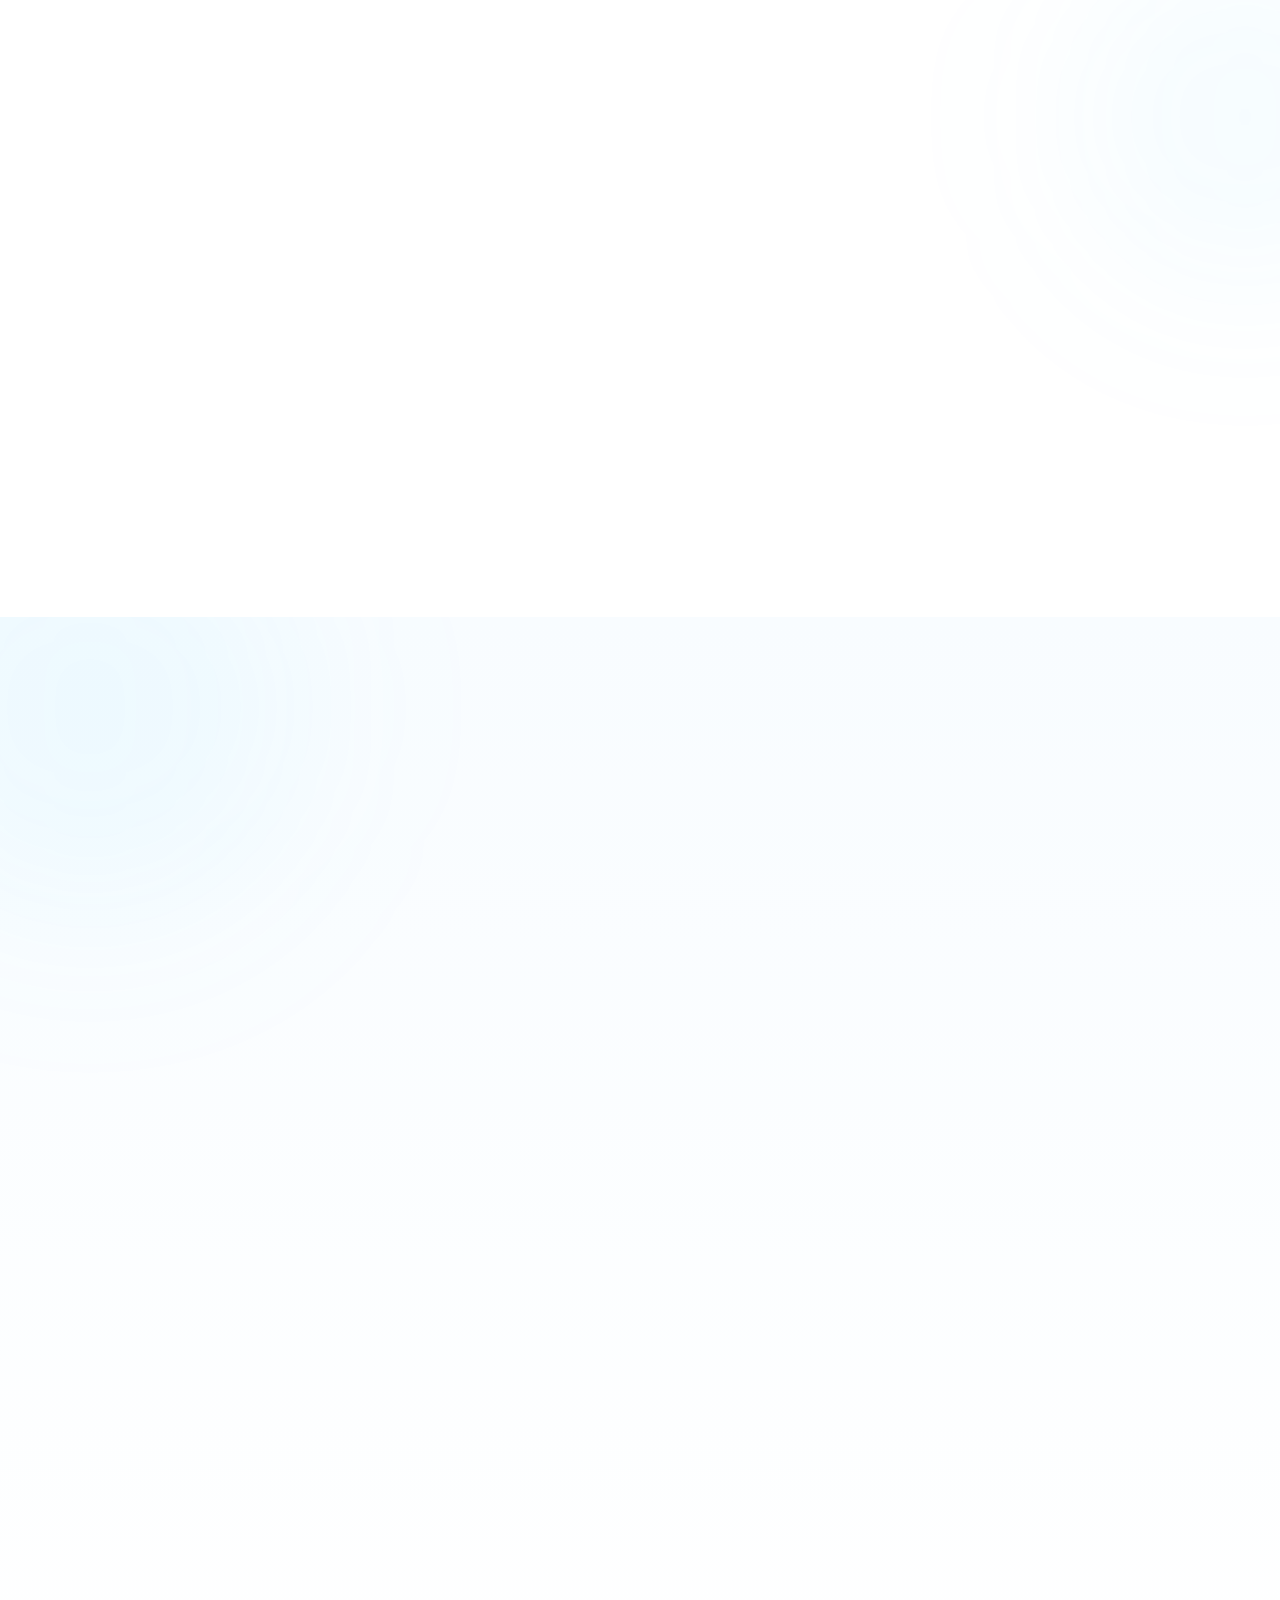
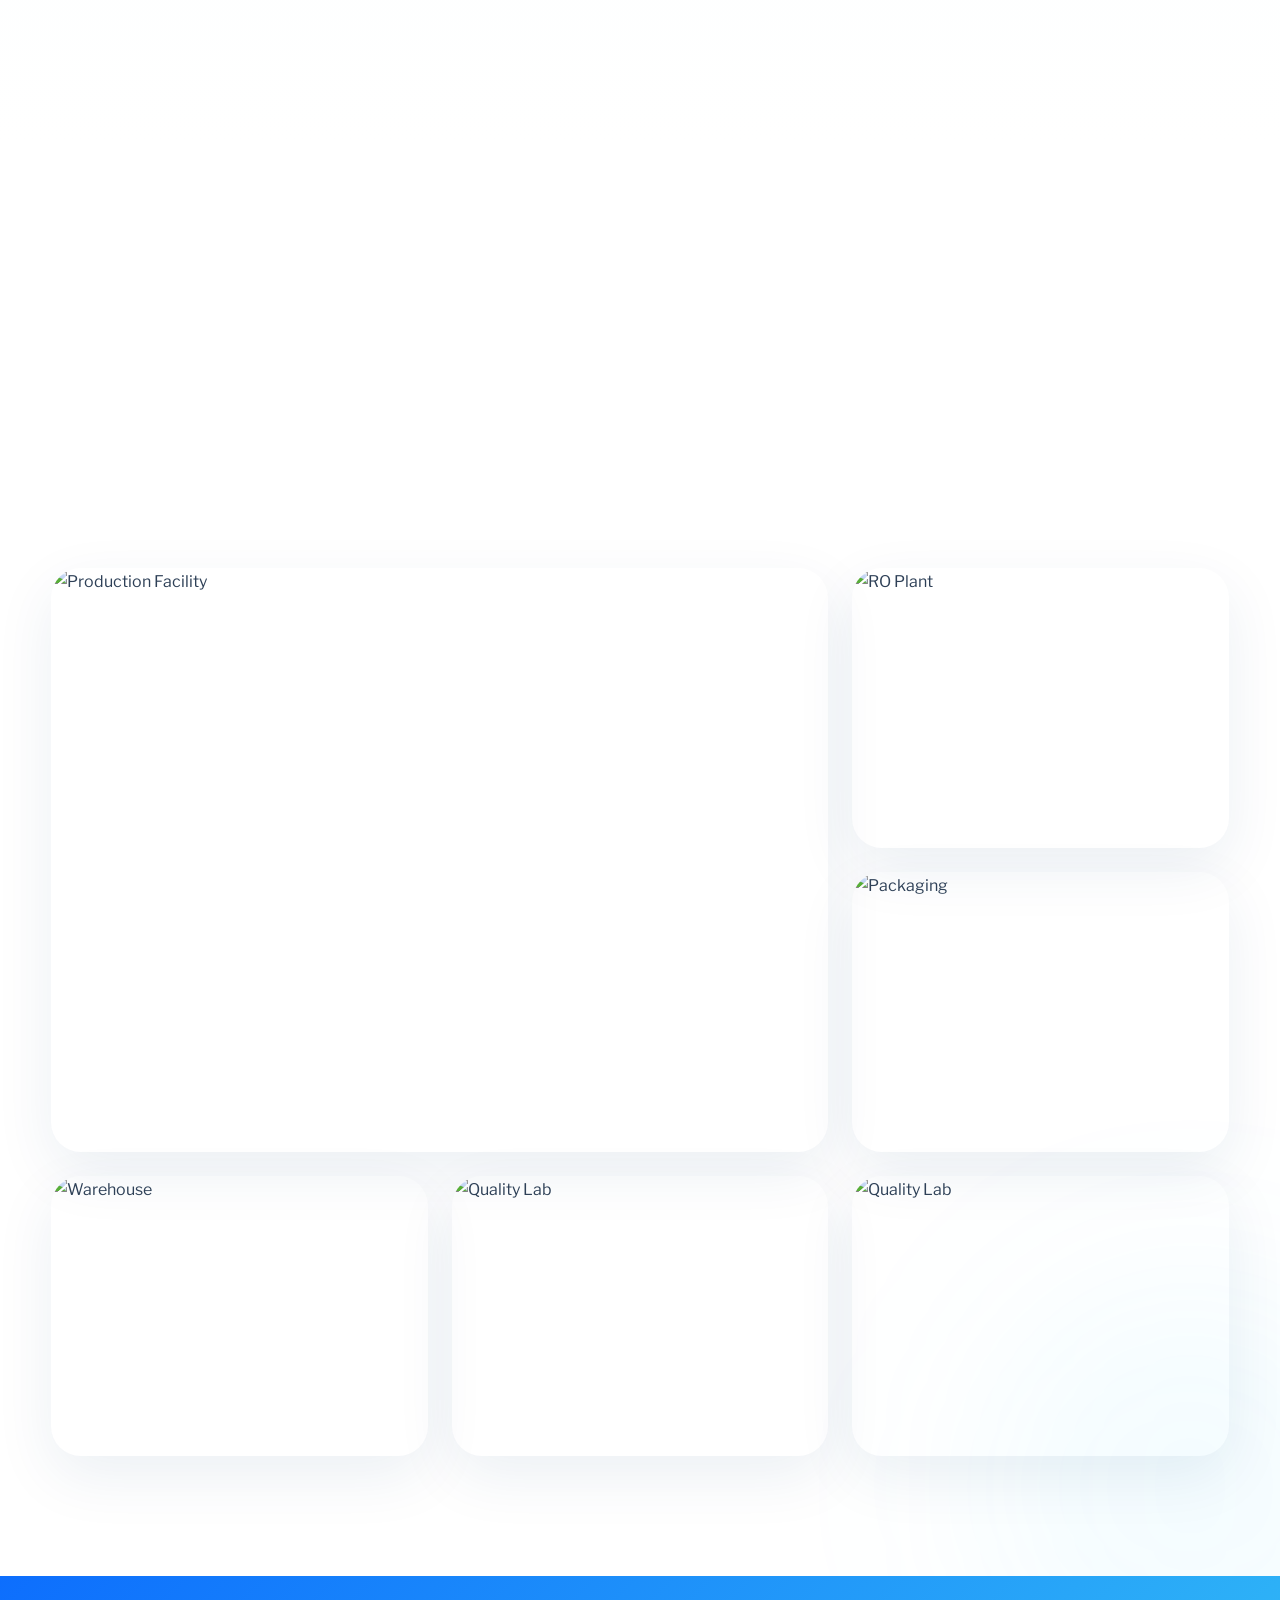
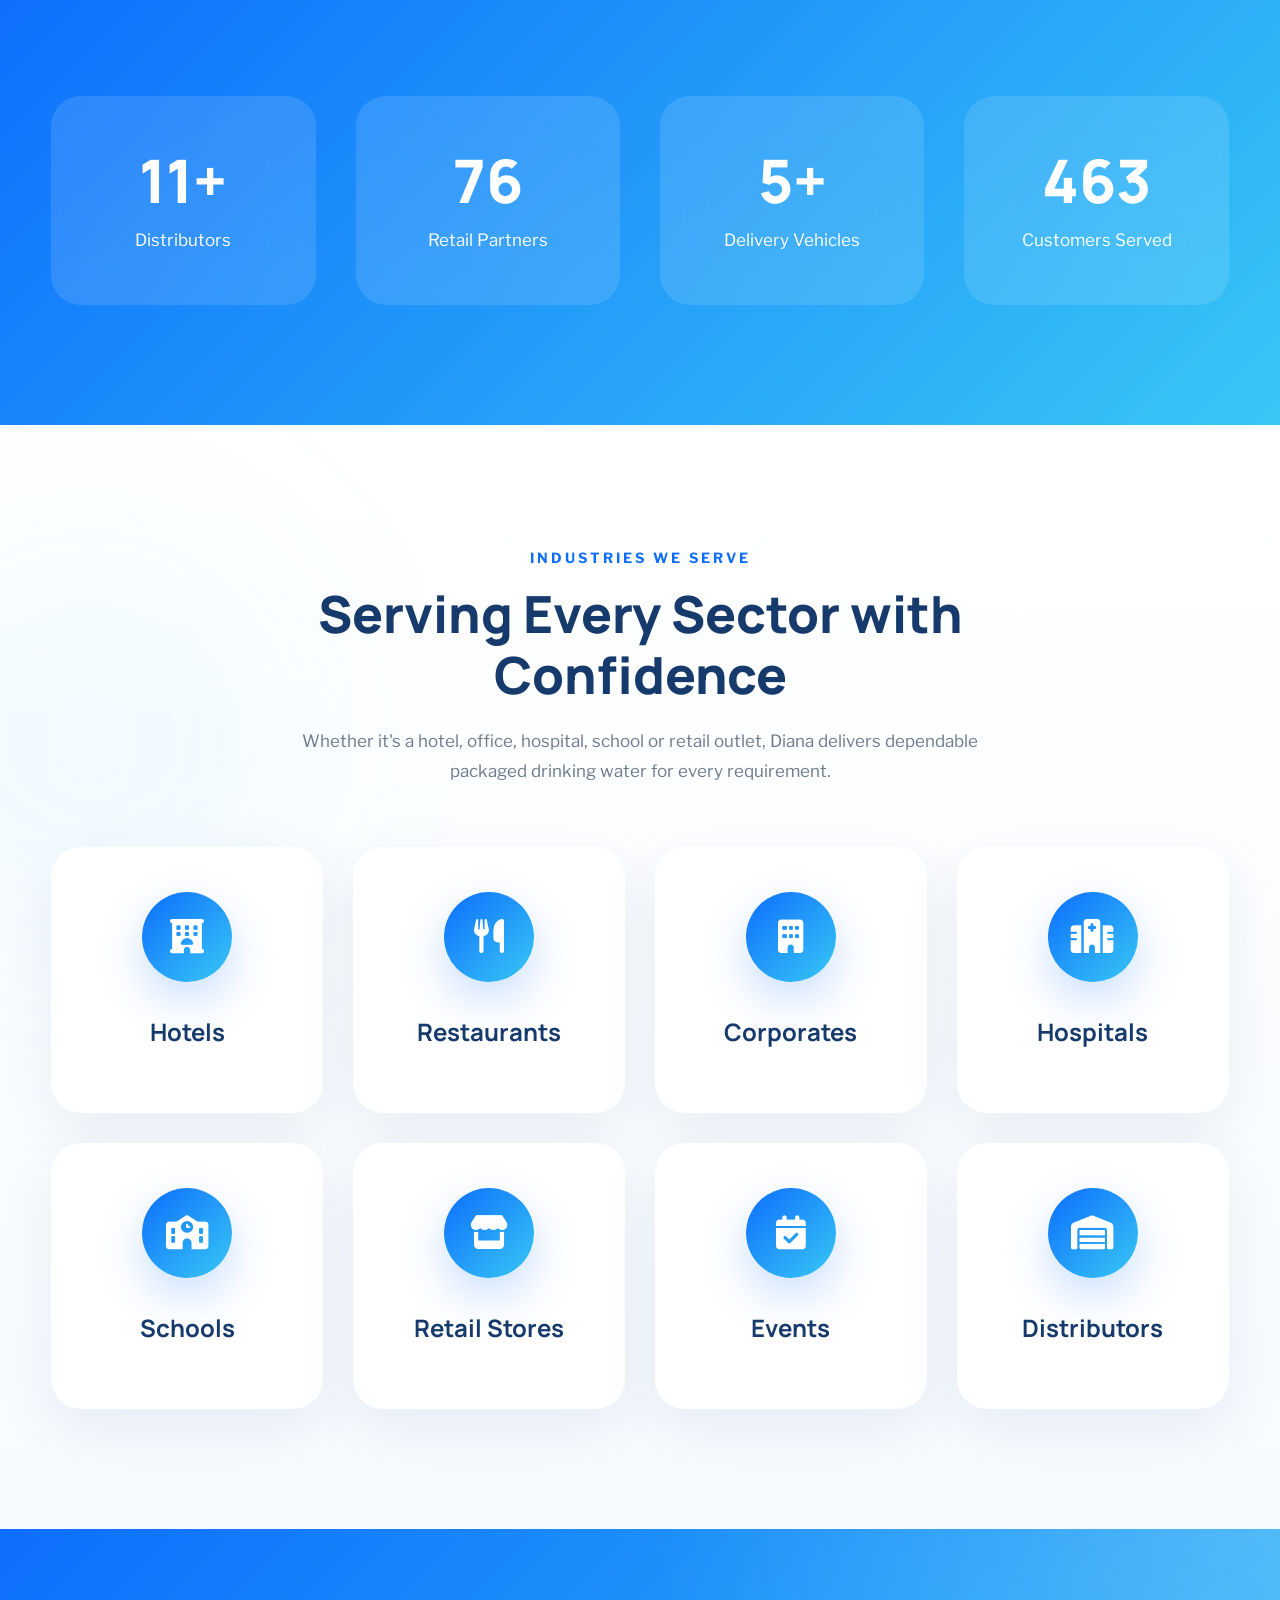
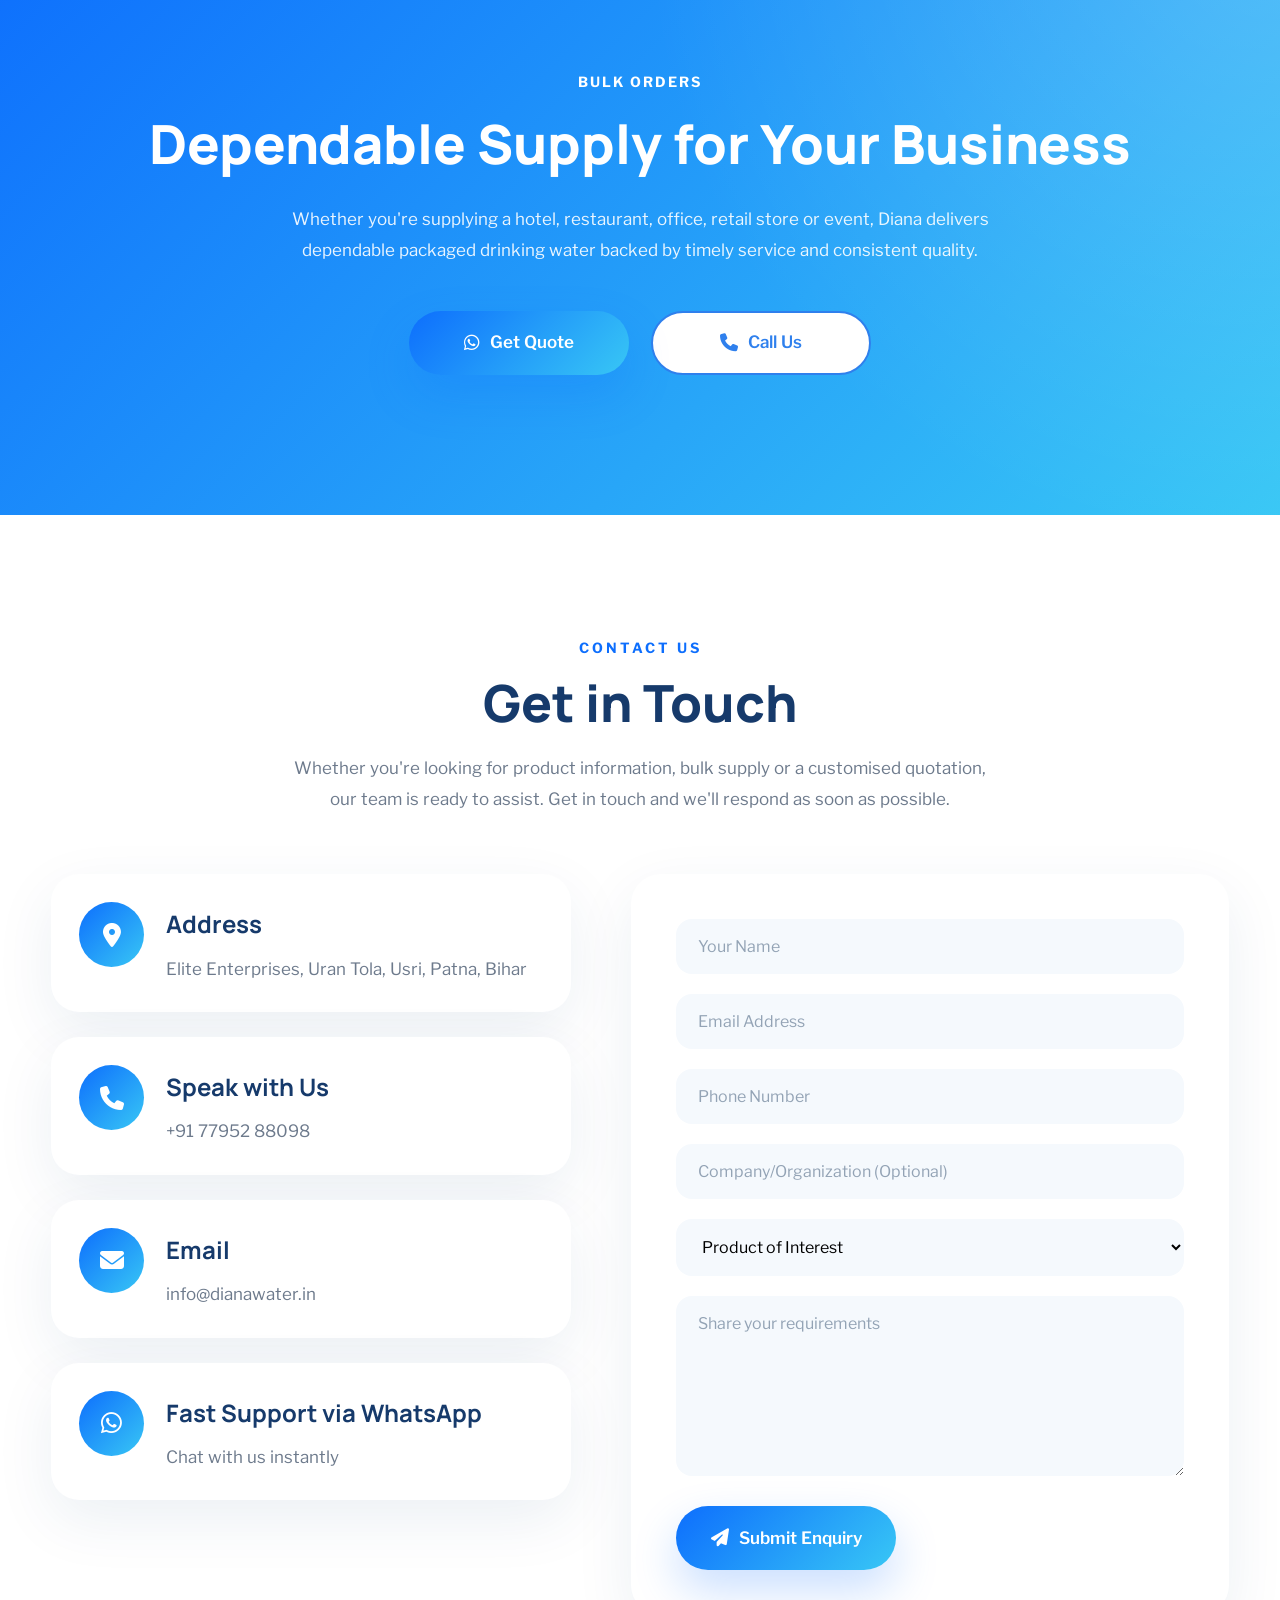
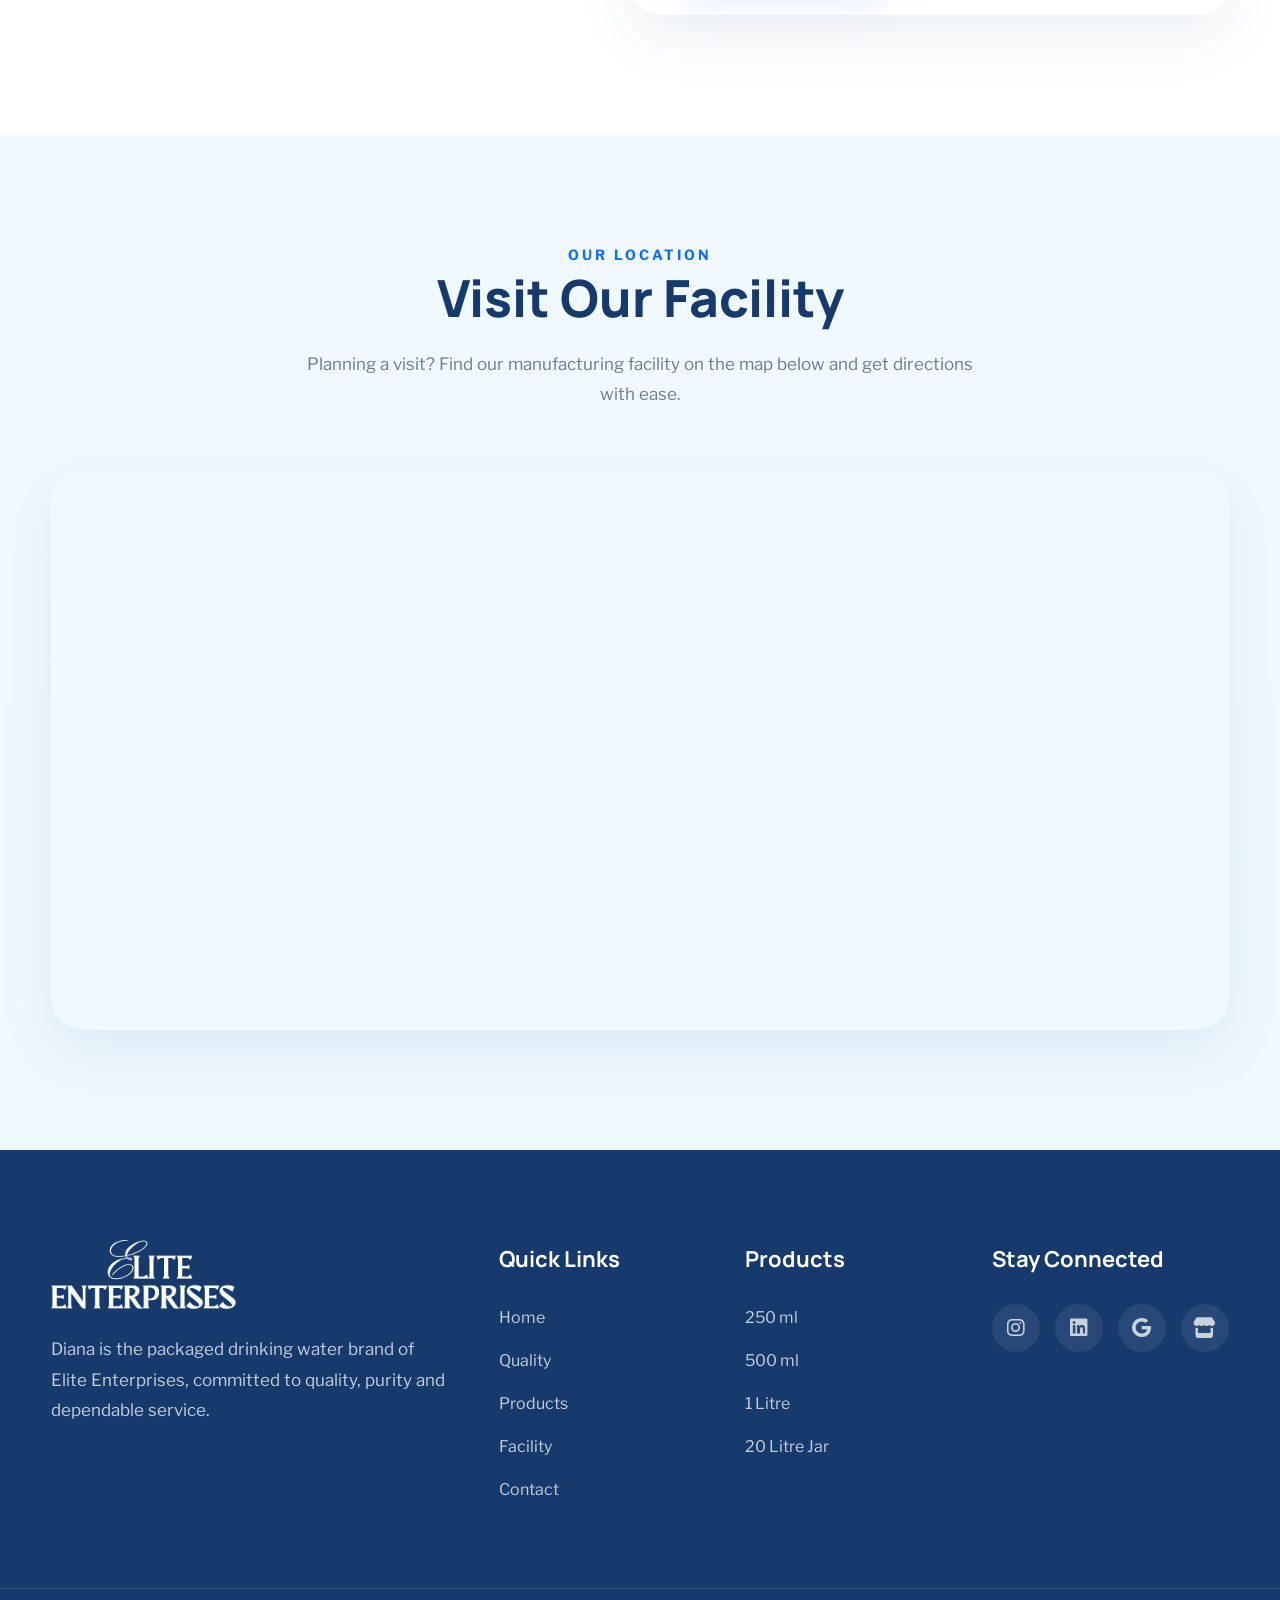
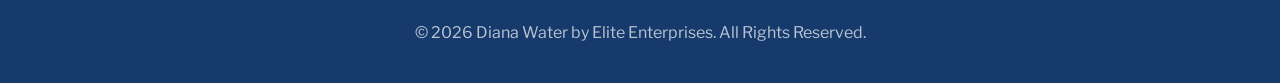
==== commit d03db05b: "New website - Update 8" ====
--- a/dianawater.in/index.html
+++ b/dianawater.in/index.html
@@ -2,6 +2,16 @@
 <html lang="en">
 
 <head>
+
+<!-- Google tag (gtag.js) -->
+<script async src="https://www.googletagmanager.com/gtag/js?id=G-0PKMTQS68M"></script>
+<script>
+  window.dataLayer = window.dataLayer || [];
+  function gtag(){dataLayer.push(arguments);}
+  gtag('js', new Date());
+
+  gtag('config', 'G-0PKMTQS68M');
+</script>
 
     <meta charset="UTF-8">
     <meta name="viewport" content="width=device-width, initial-scale=1.0">
@@ -814,13 +824,13 @@
 
                 <div class="gallery-item">
 
+                    <img src="images/factory7.png"
+                        alt="Quality Lab">
+
+                </div>
+                 <div class="gallery-item">
+
                     <img src="images/factory5.png"
-                        alt="Quality Lab">
-
-                </div>
-                 <div class="gallery-item">
-
-                    <img src="images/factory6.png"
                         alt="Quality Lab">
 
                 </div>
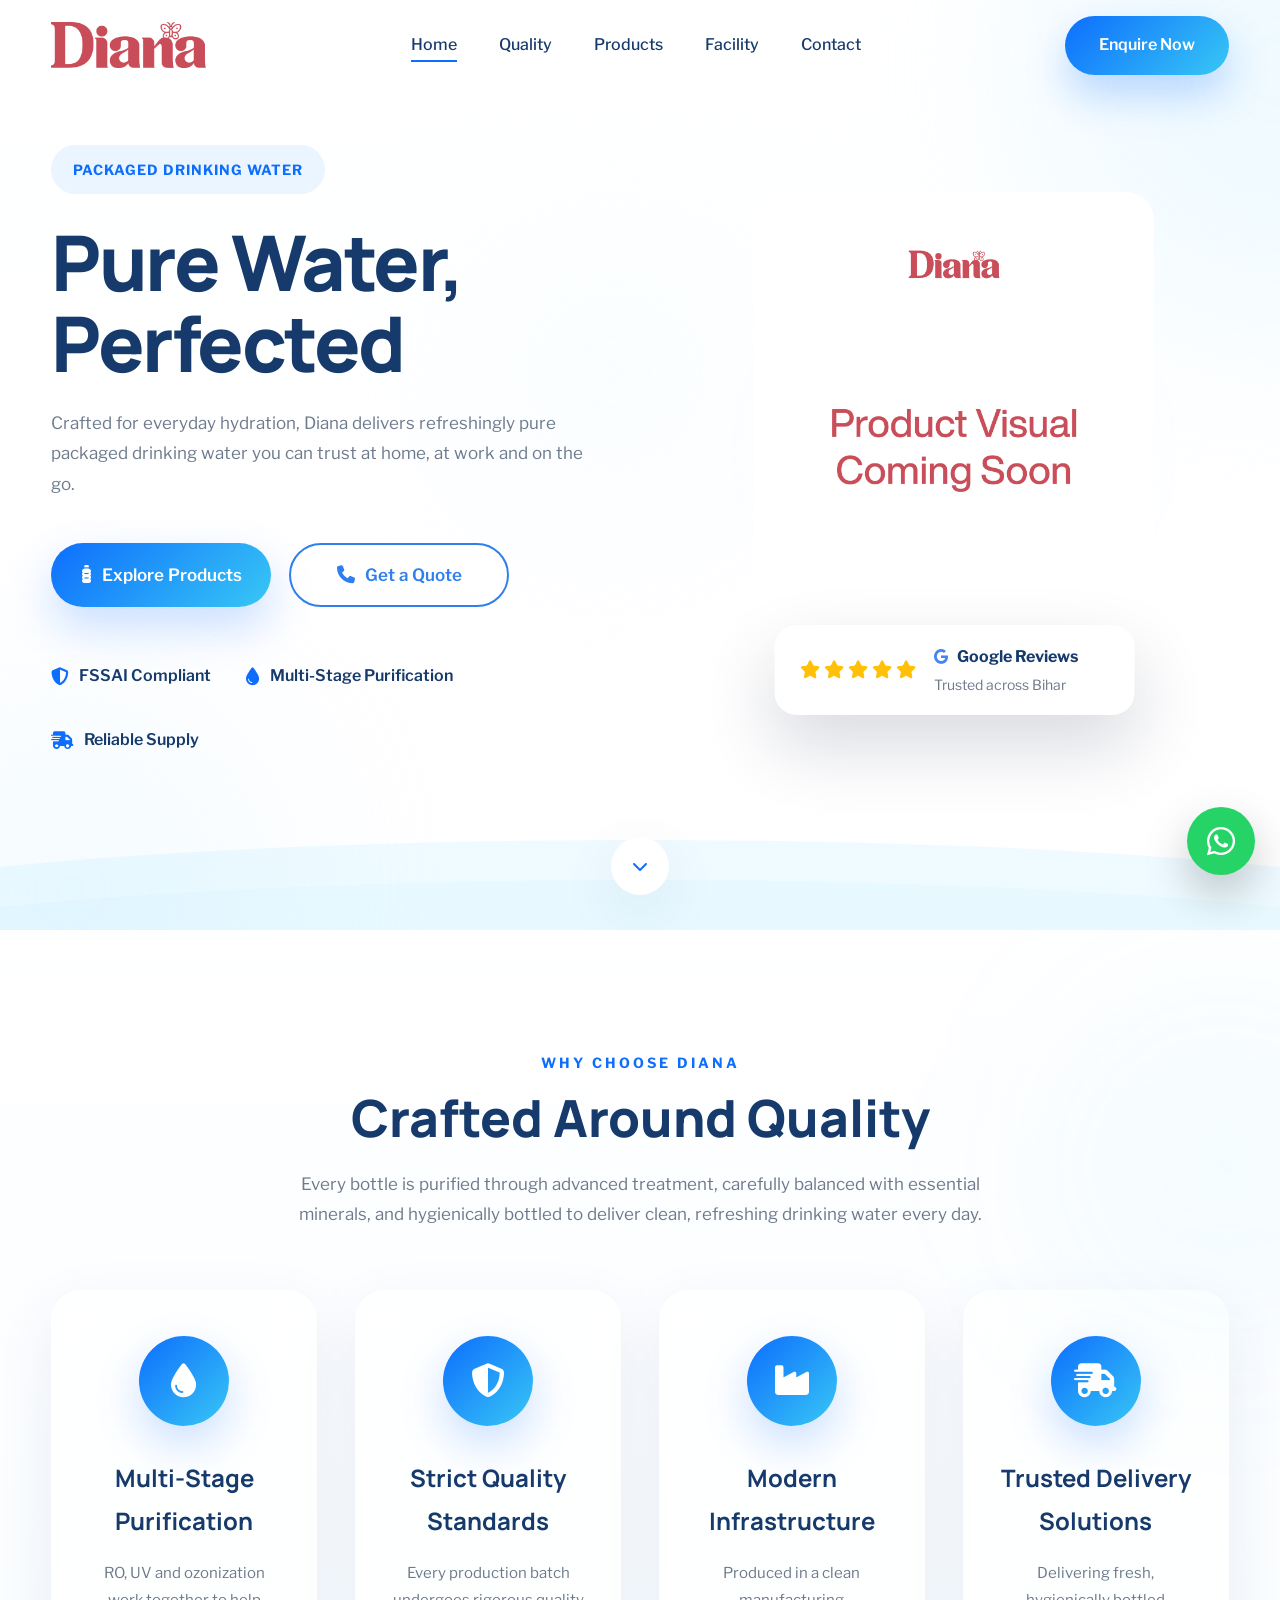
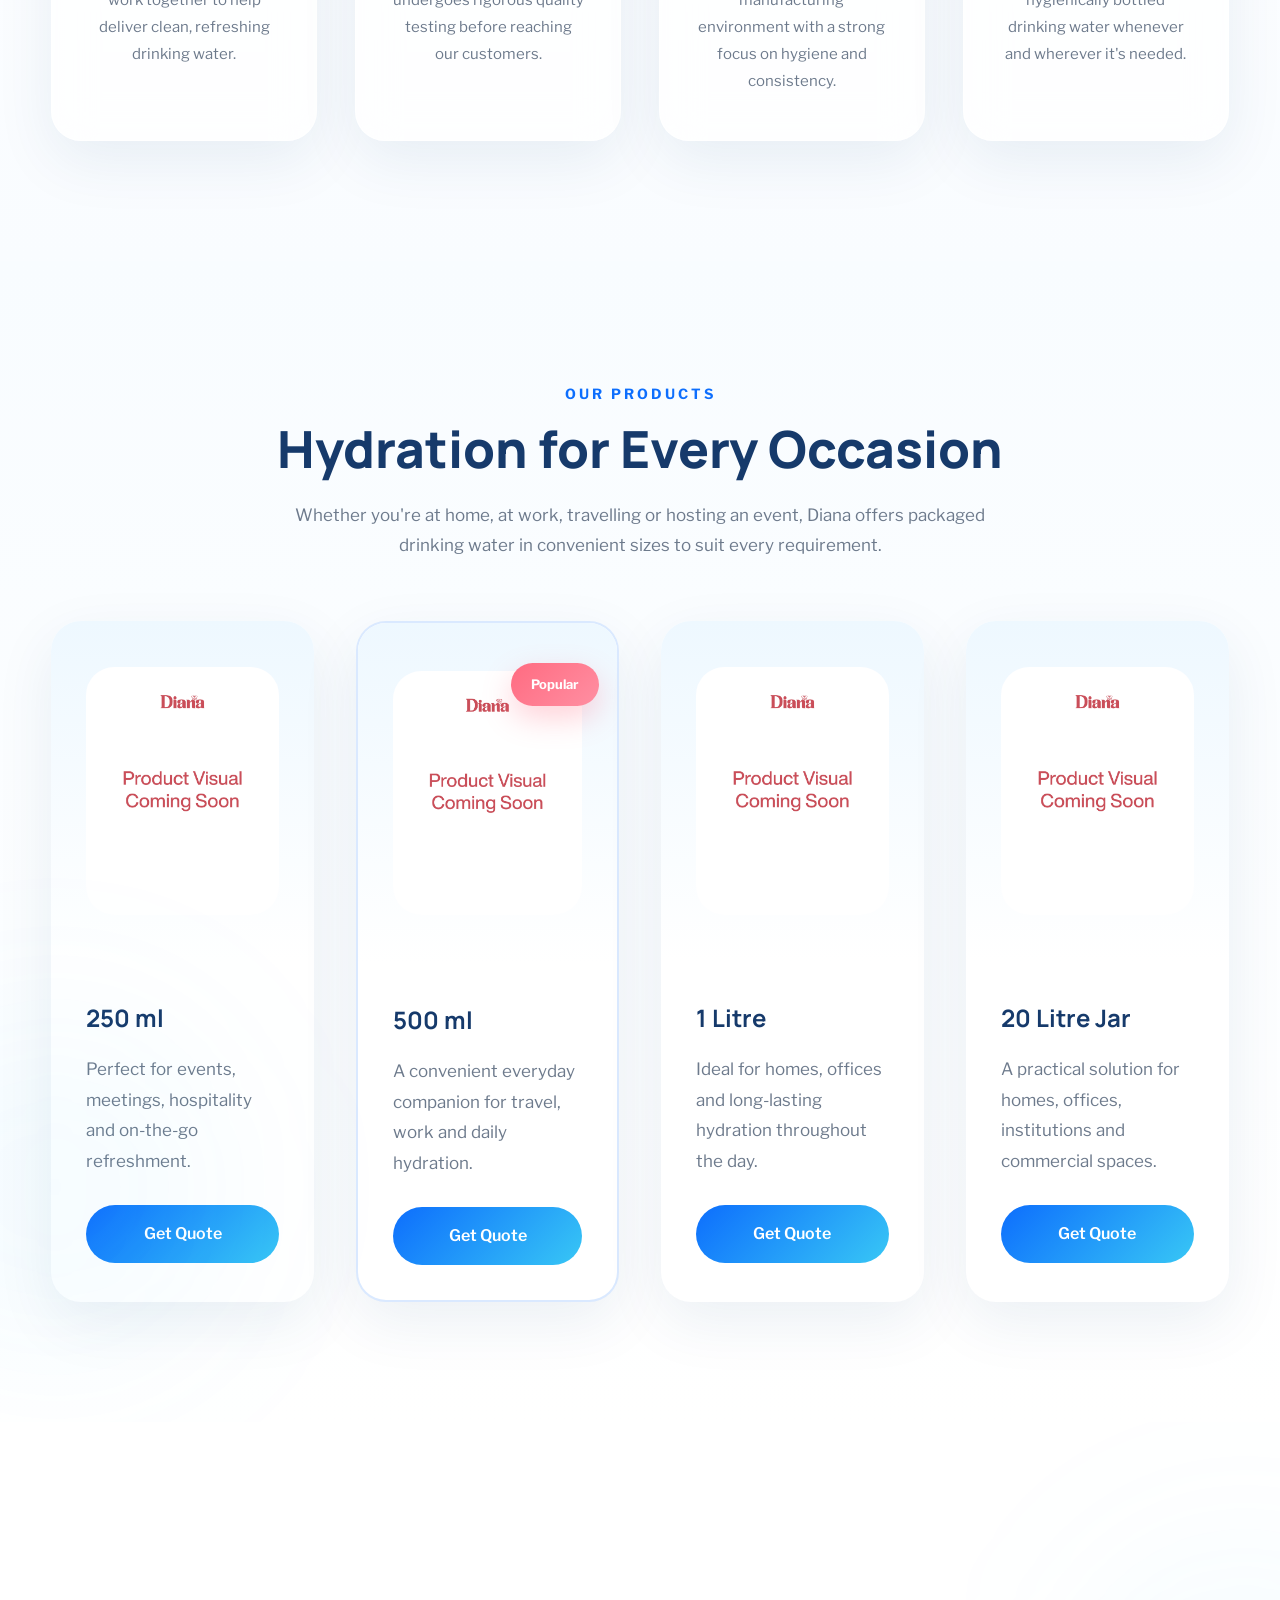
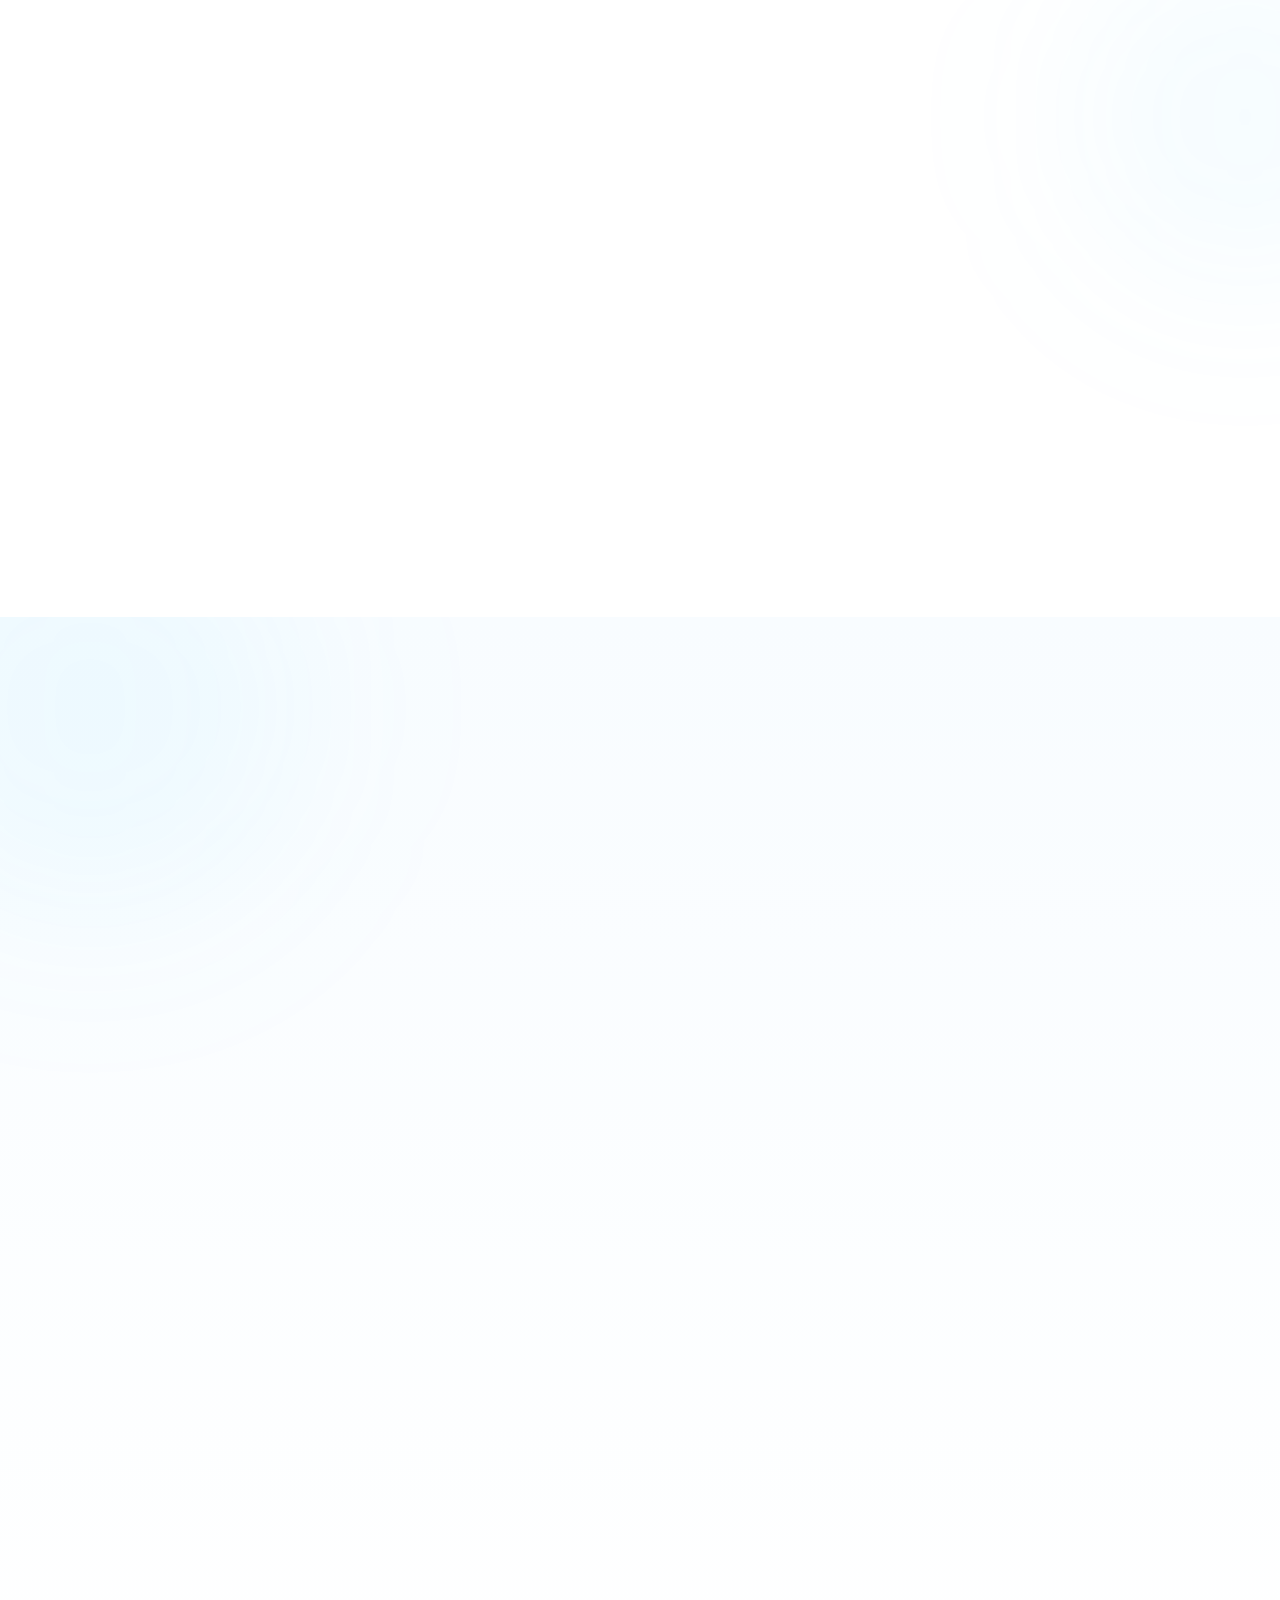
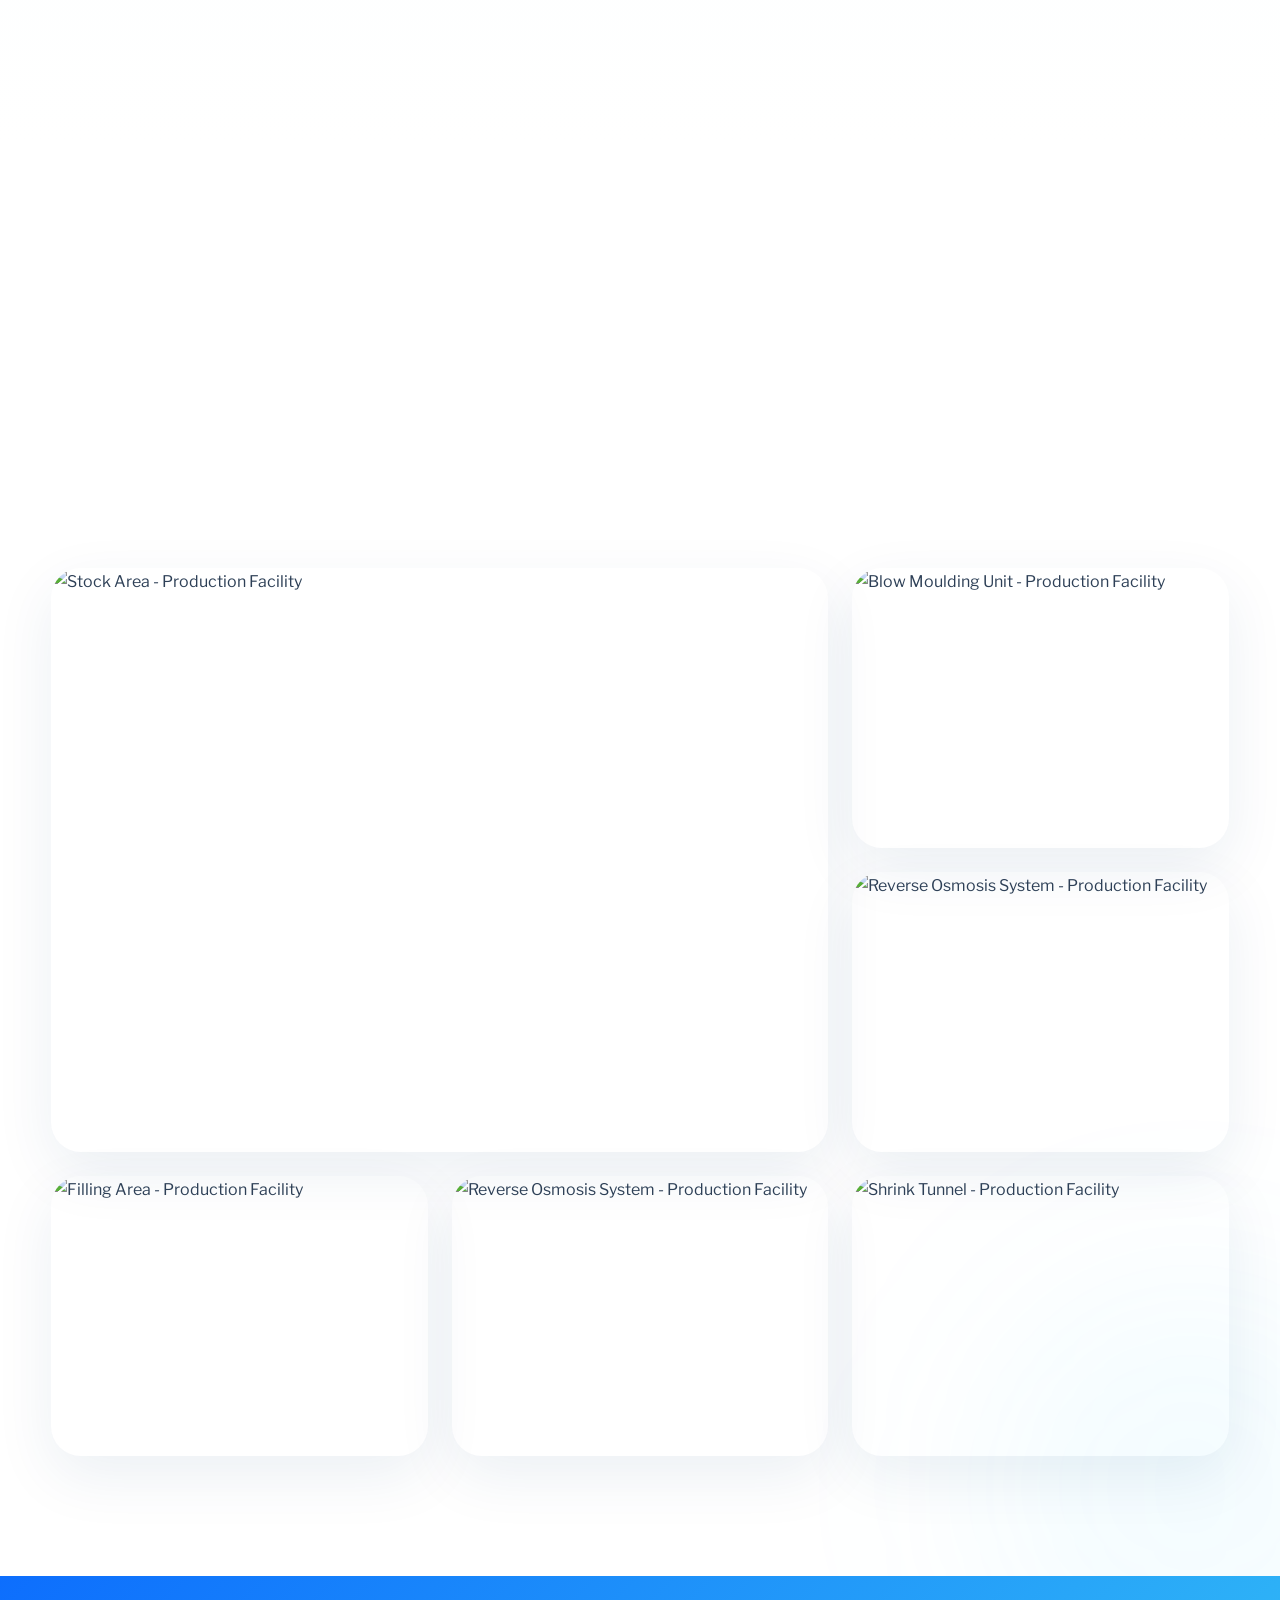
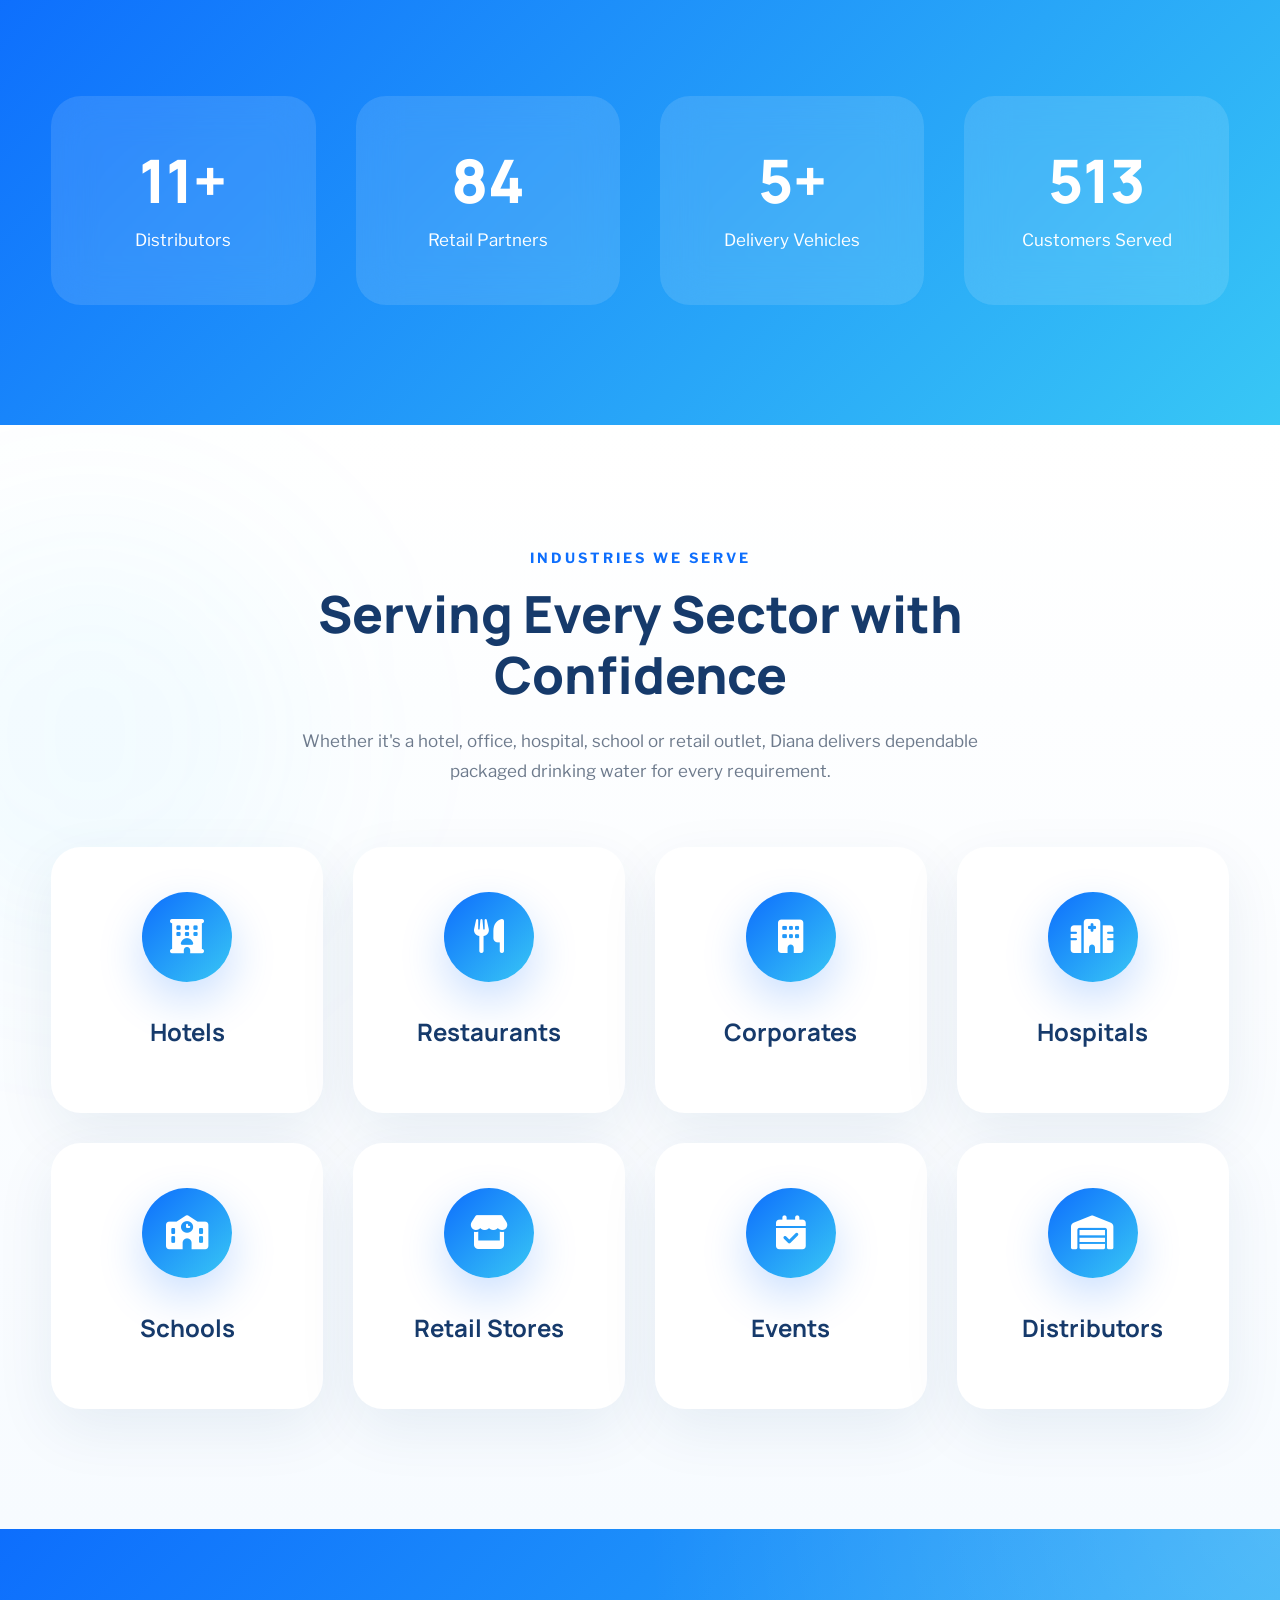
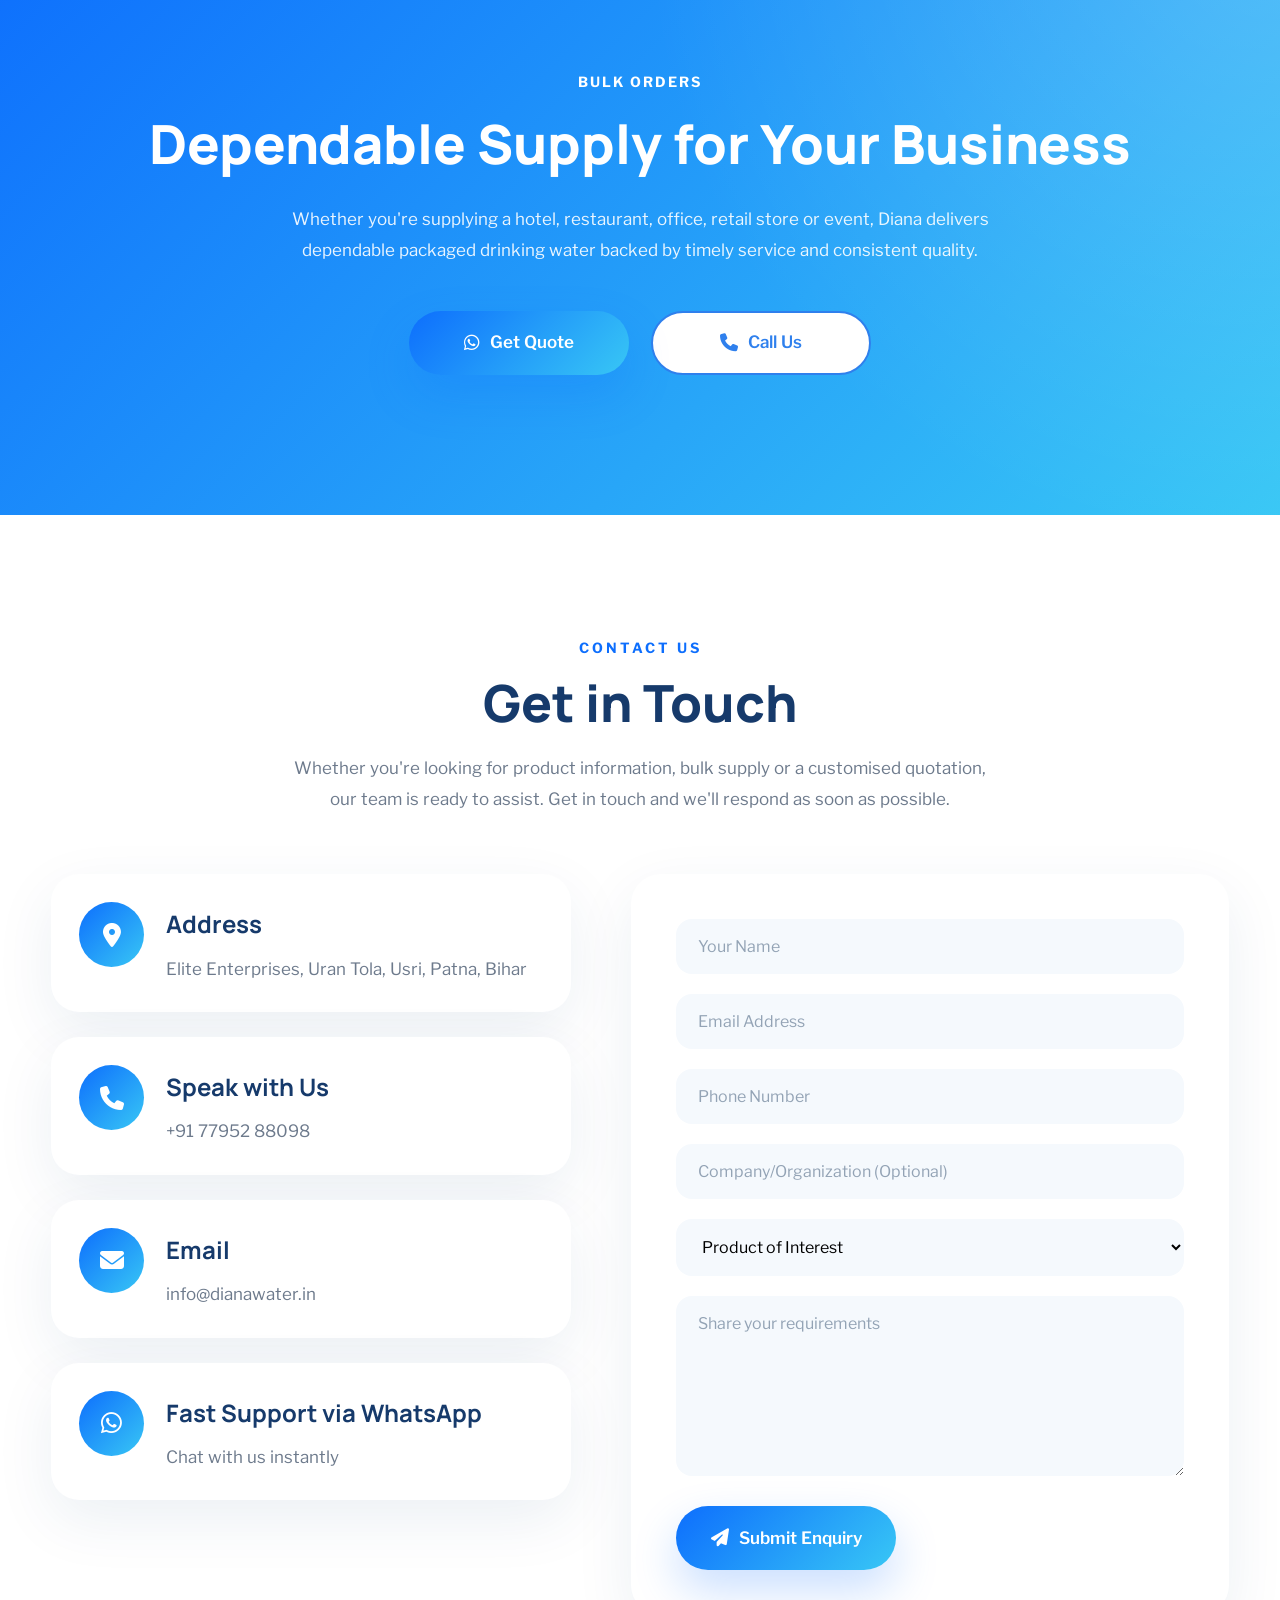
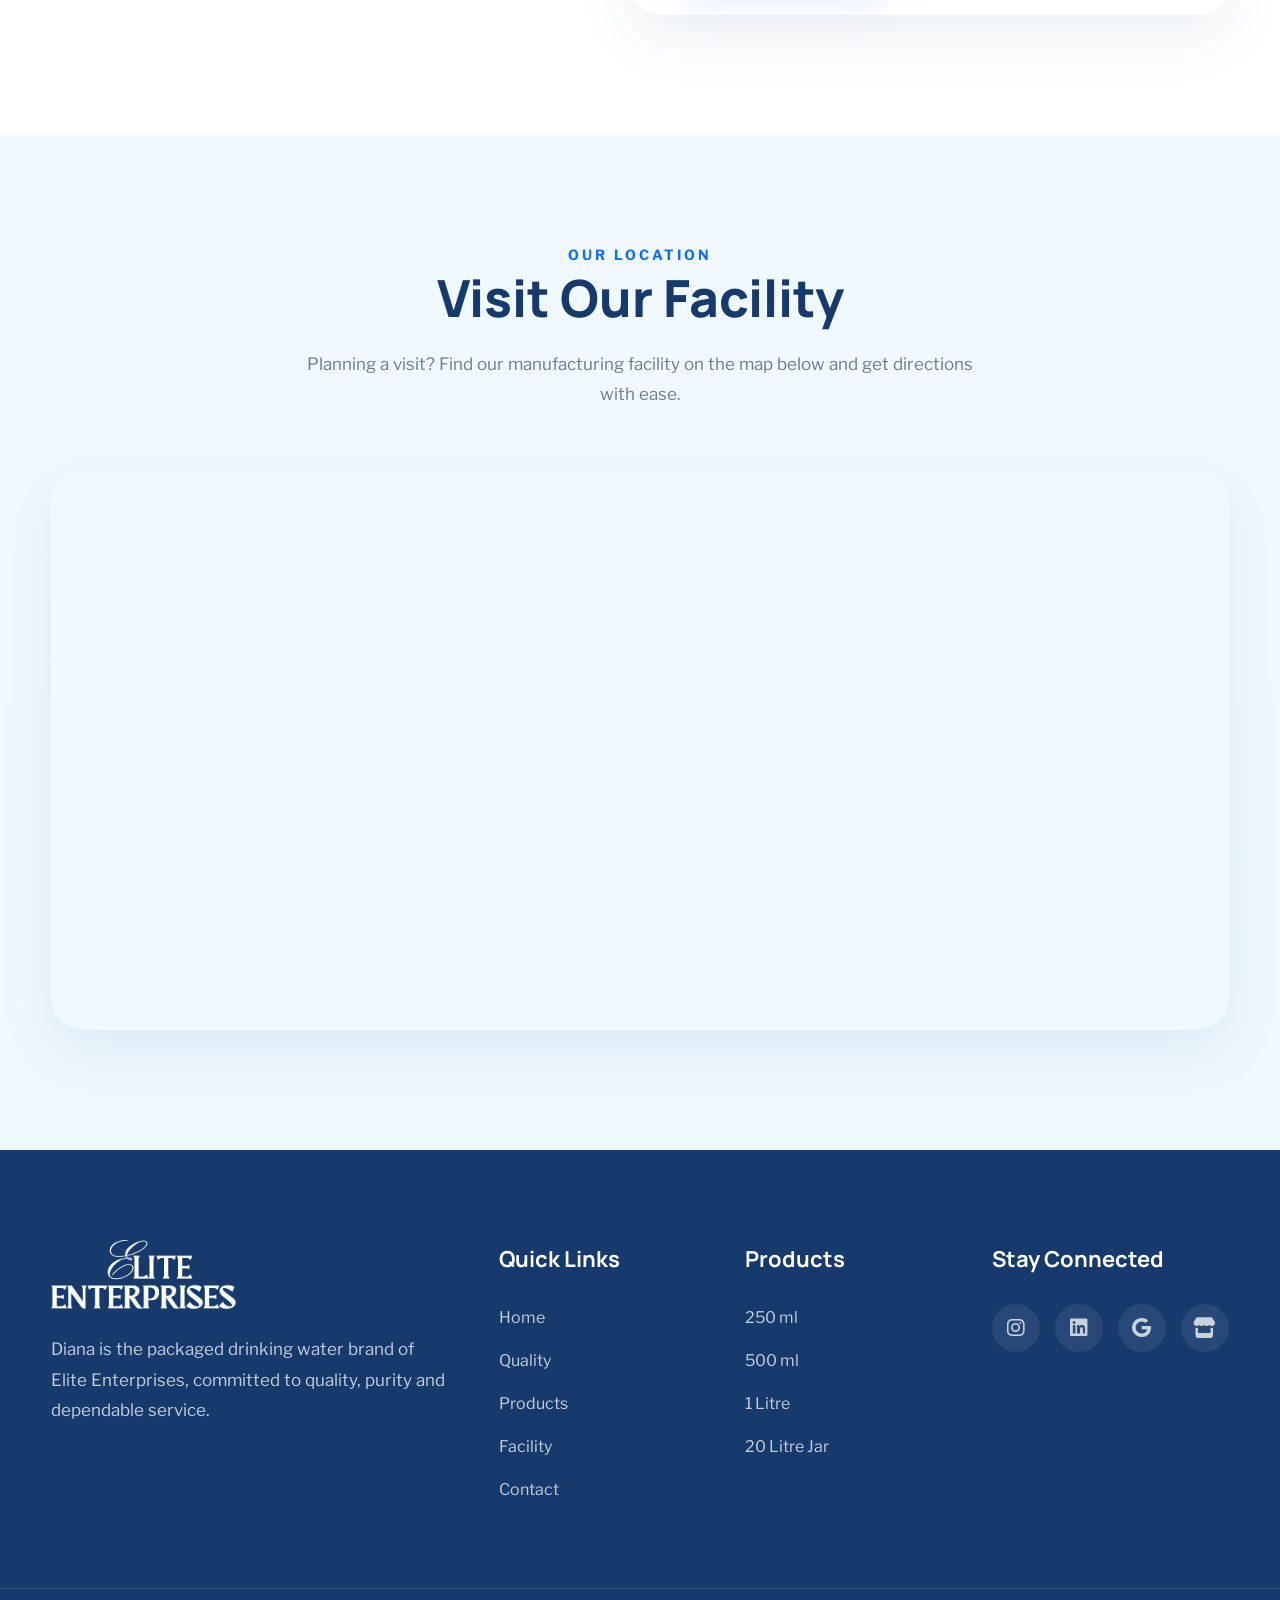
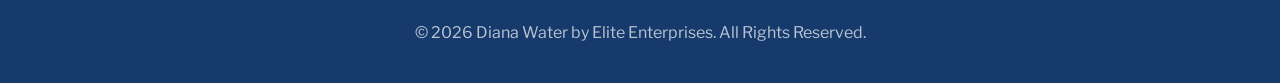
==== commit 94227a88: "NW - U9" ====
--- a/dianawater.in/index.html
+++ b/dianawater.in/index.html
@@ -280,7 +280,7 @@
 
     <img
     src="images/hero-bottle.jpg"
-    alt="Diana Premium Packaged Drinking Water Bottle"
+    alt="Diana Packaged Drinking Water Bottle"
     class="main-bottle"
     loading="eager"
     fetchpriority="high"
@@ -595,7 +595,7 @@
 
                 <img
     src="images/hero-bottle.jpg"
-    alt="Diana Premium Packaged Drinking Water"
+    alt="Diana Packaged Drinking Water"
     loading="lazy"
     draggable="false">
 
@@ -797,41 +797,41 @@
                 <div class="gallery-item large">
 
                     <img src="images/factory1.png"
-                        alt="Production Facility">
+                        alt="Stock Area - Production Facility">
 
                 </div>
 
                 <div class="gallery-item">
 
                     <img src="images/factory2.png"
-                        alt="RO Plant">
+                        alt="Blow Moulding Unit - Production Facility">
 
                 </div>
 
                 <div class="gallery-item">
 
                     <img src="images/factory3.png"
-                        alt="Packaging">
+                        alt="Reverse Osmosis System - Production Facility">
 
                 </div>
 
                 <div class="gallery-item">
 
                     <img src="images/factory4.png"
-                        alt="Warehouse">
+                        alt="Filling Area - Production Facility">
 
                 </div>
 
                 <div class="gallery-item">
 
                     <img src="images/factory7.png"
-                        alt="Quality Lab">
+                        alt="Reverse Osmosis System - Production Facility">
 
                 </div>
                  <div class="gallery-item">
 
                     <img src="images/factory5.png"
-                        alt="Quality Lab">
+                        alt="Shrink Tunnel - Production Facility">
 
                 </div>
 
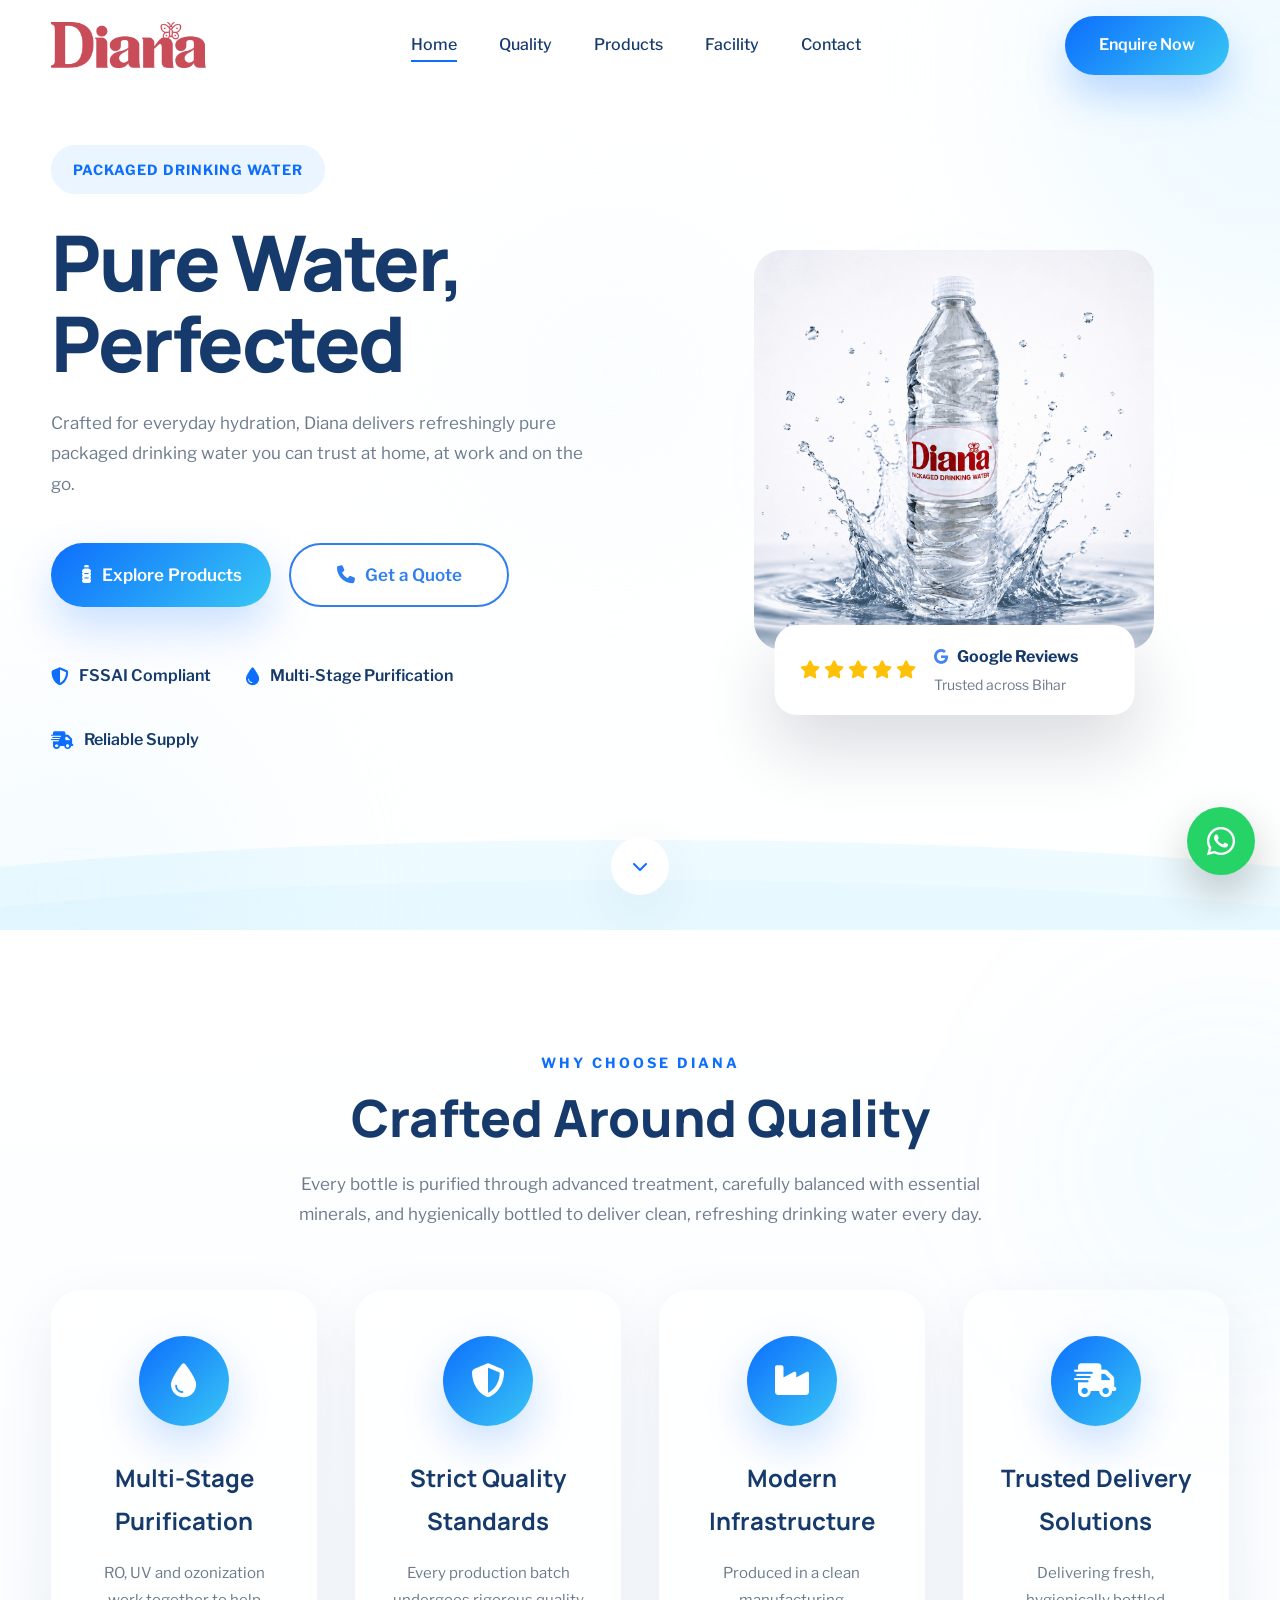
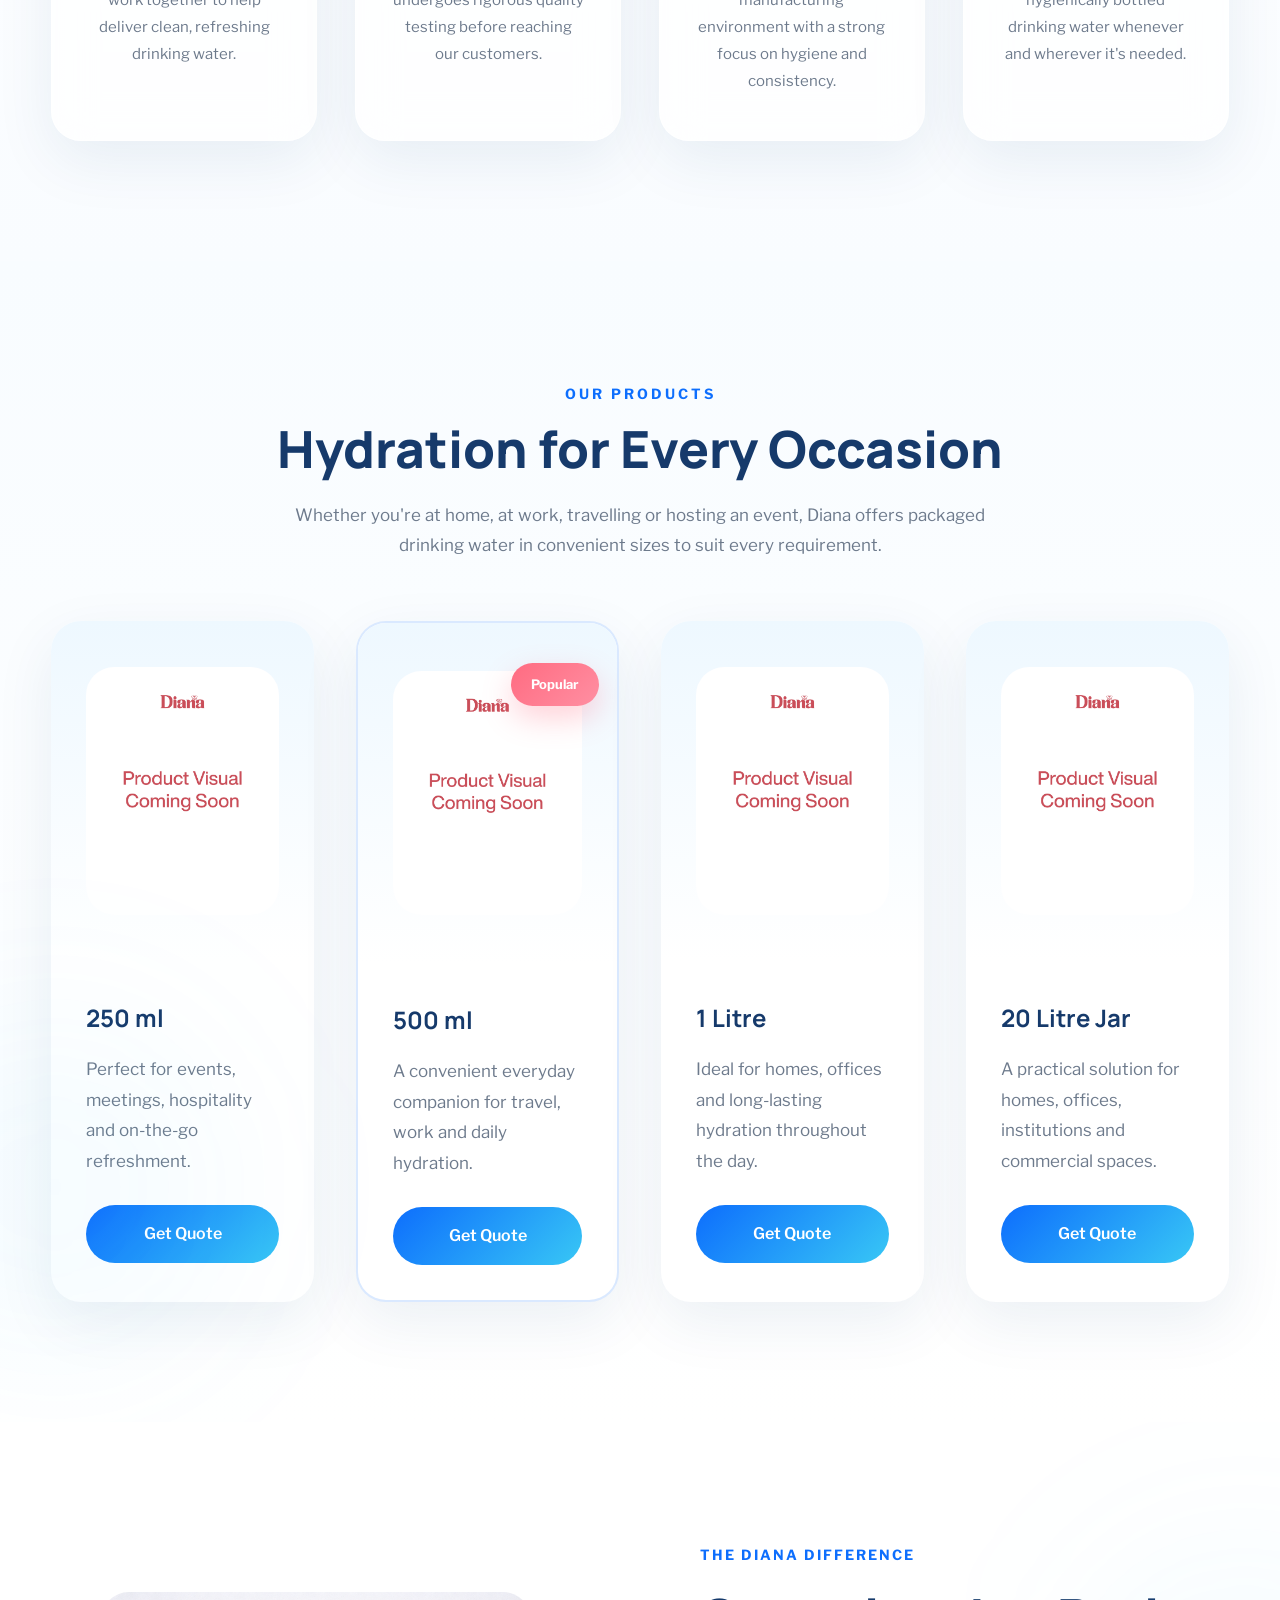
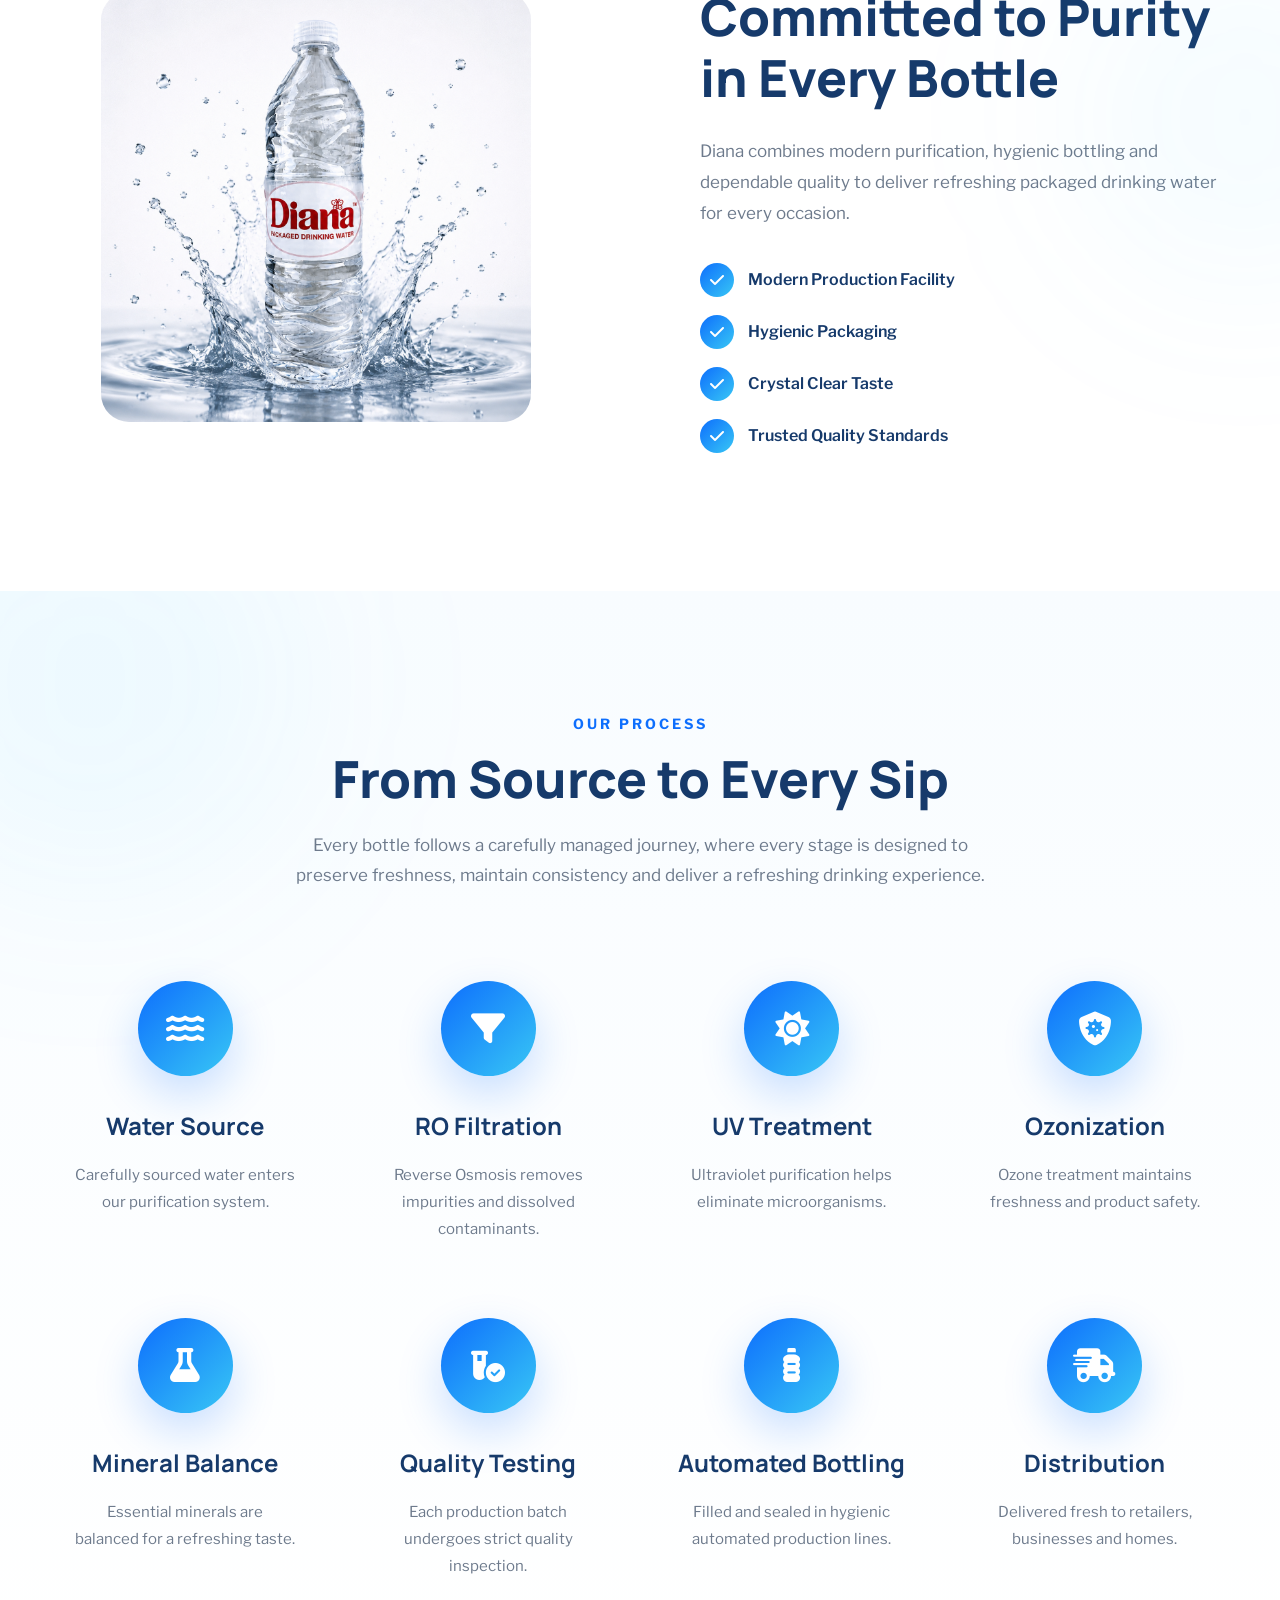
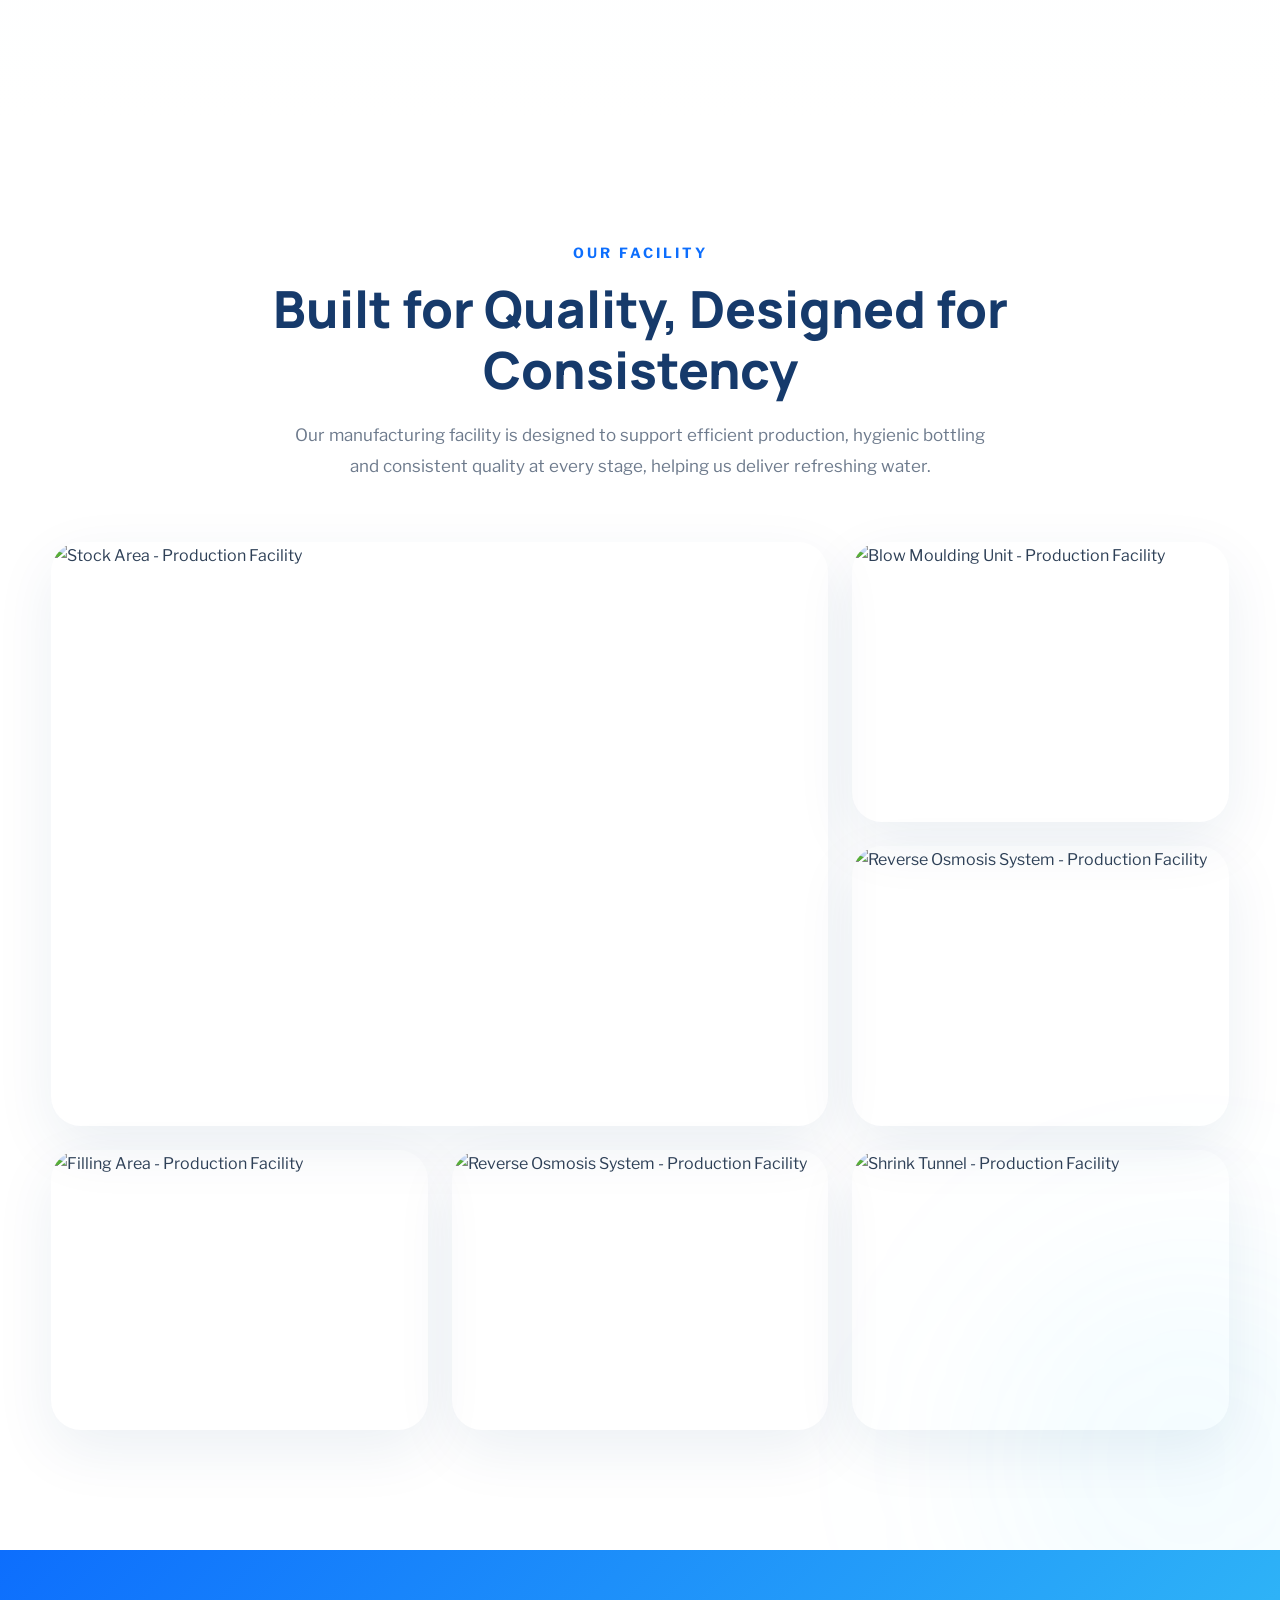
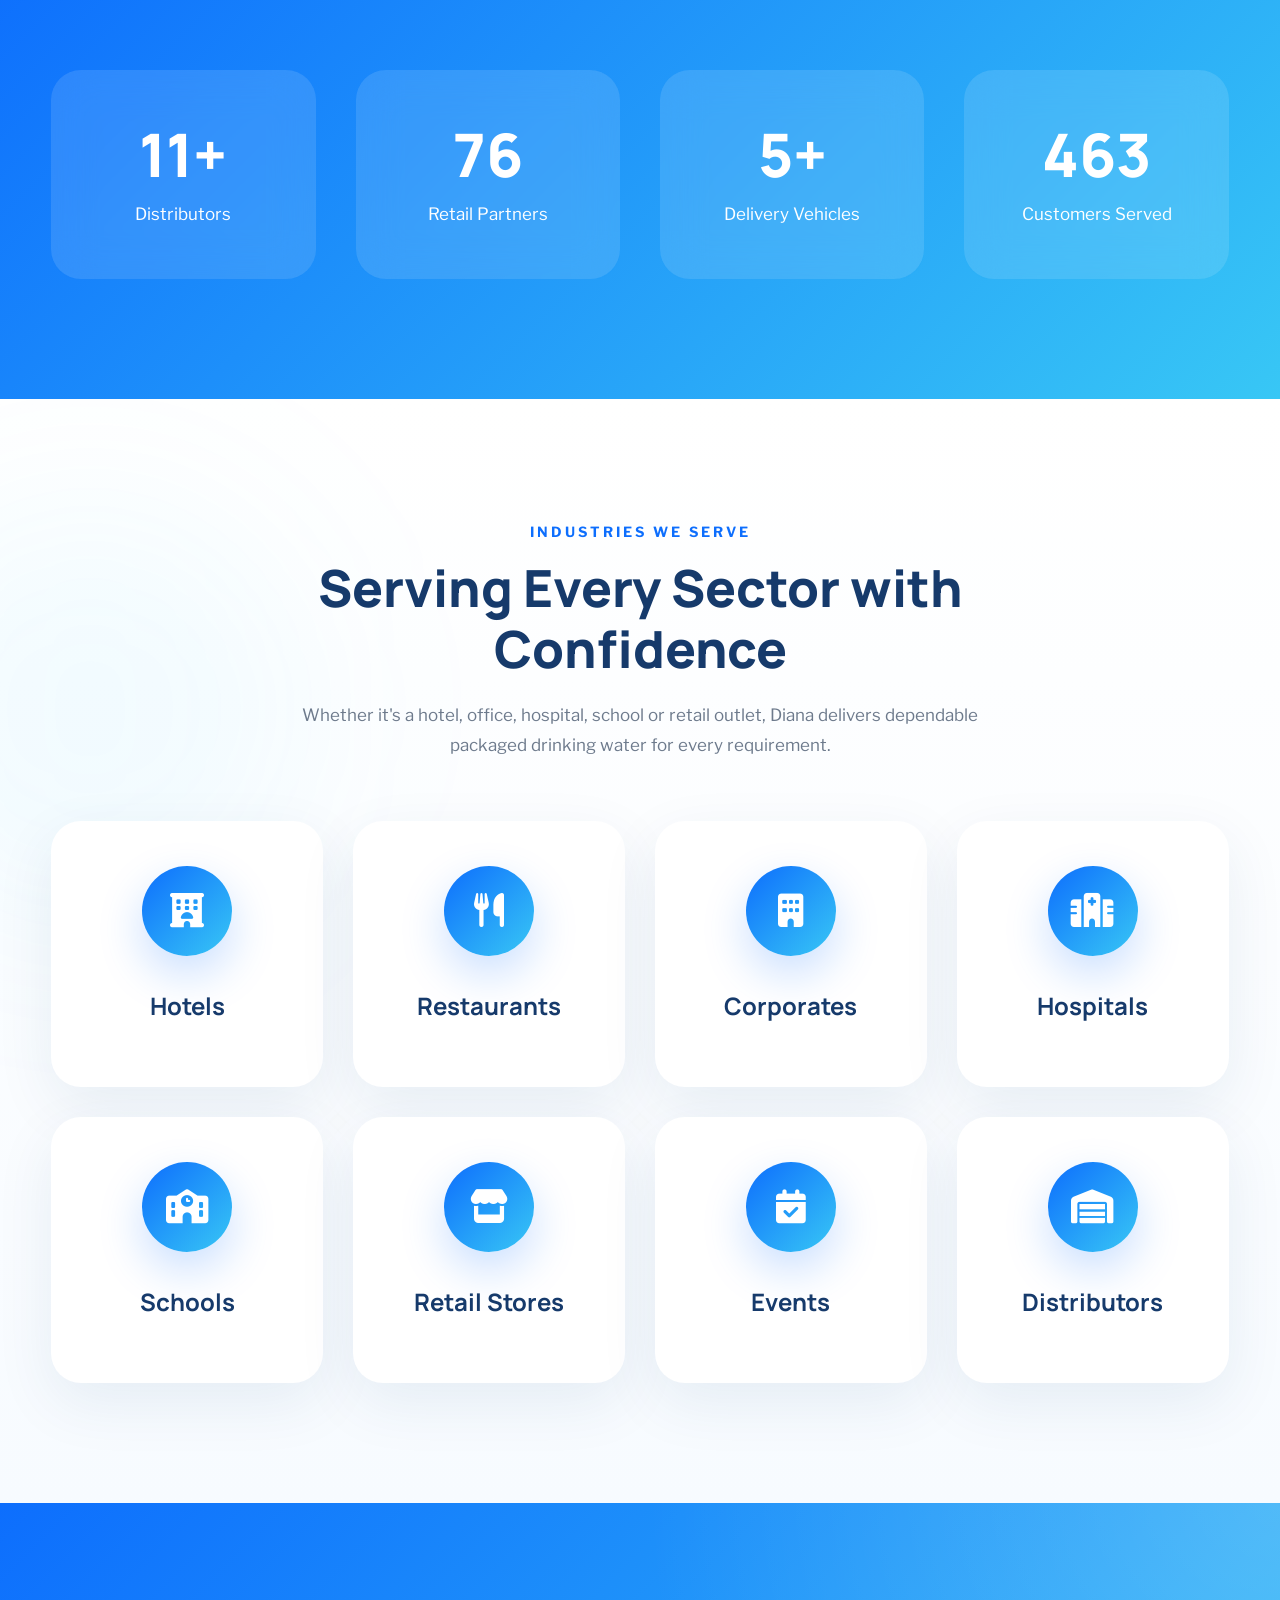
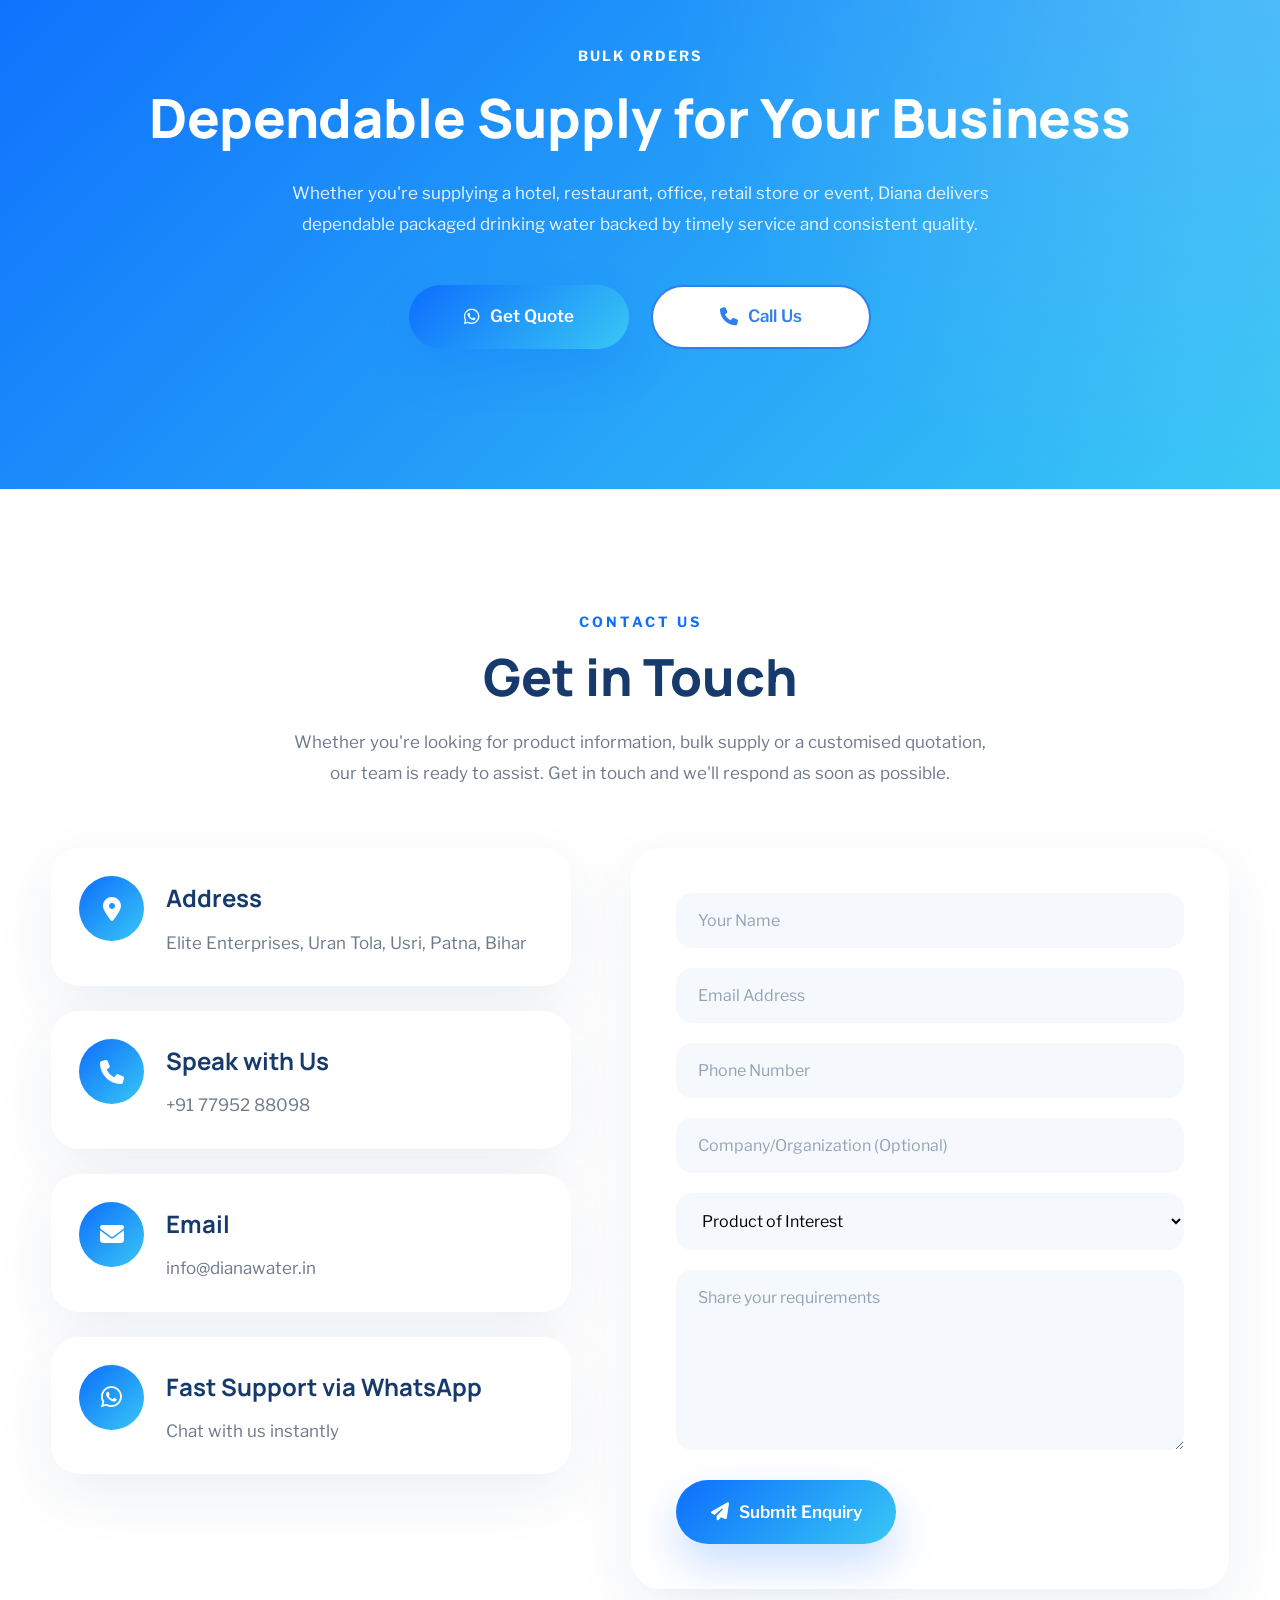
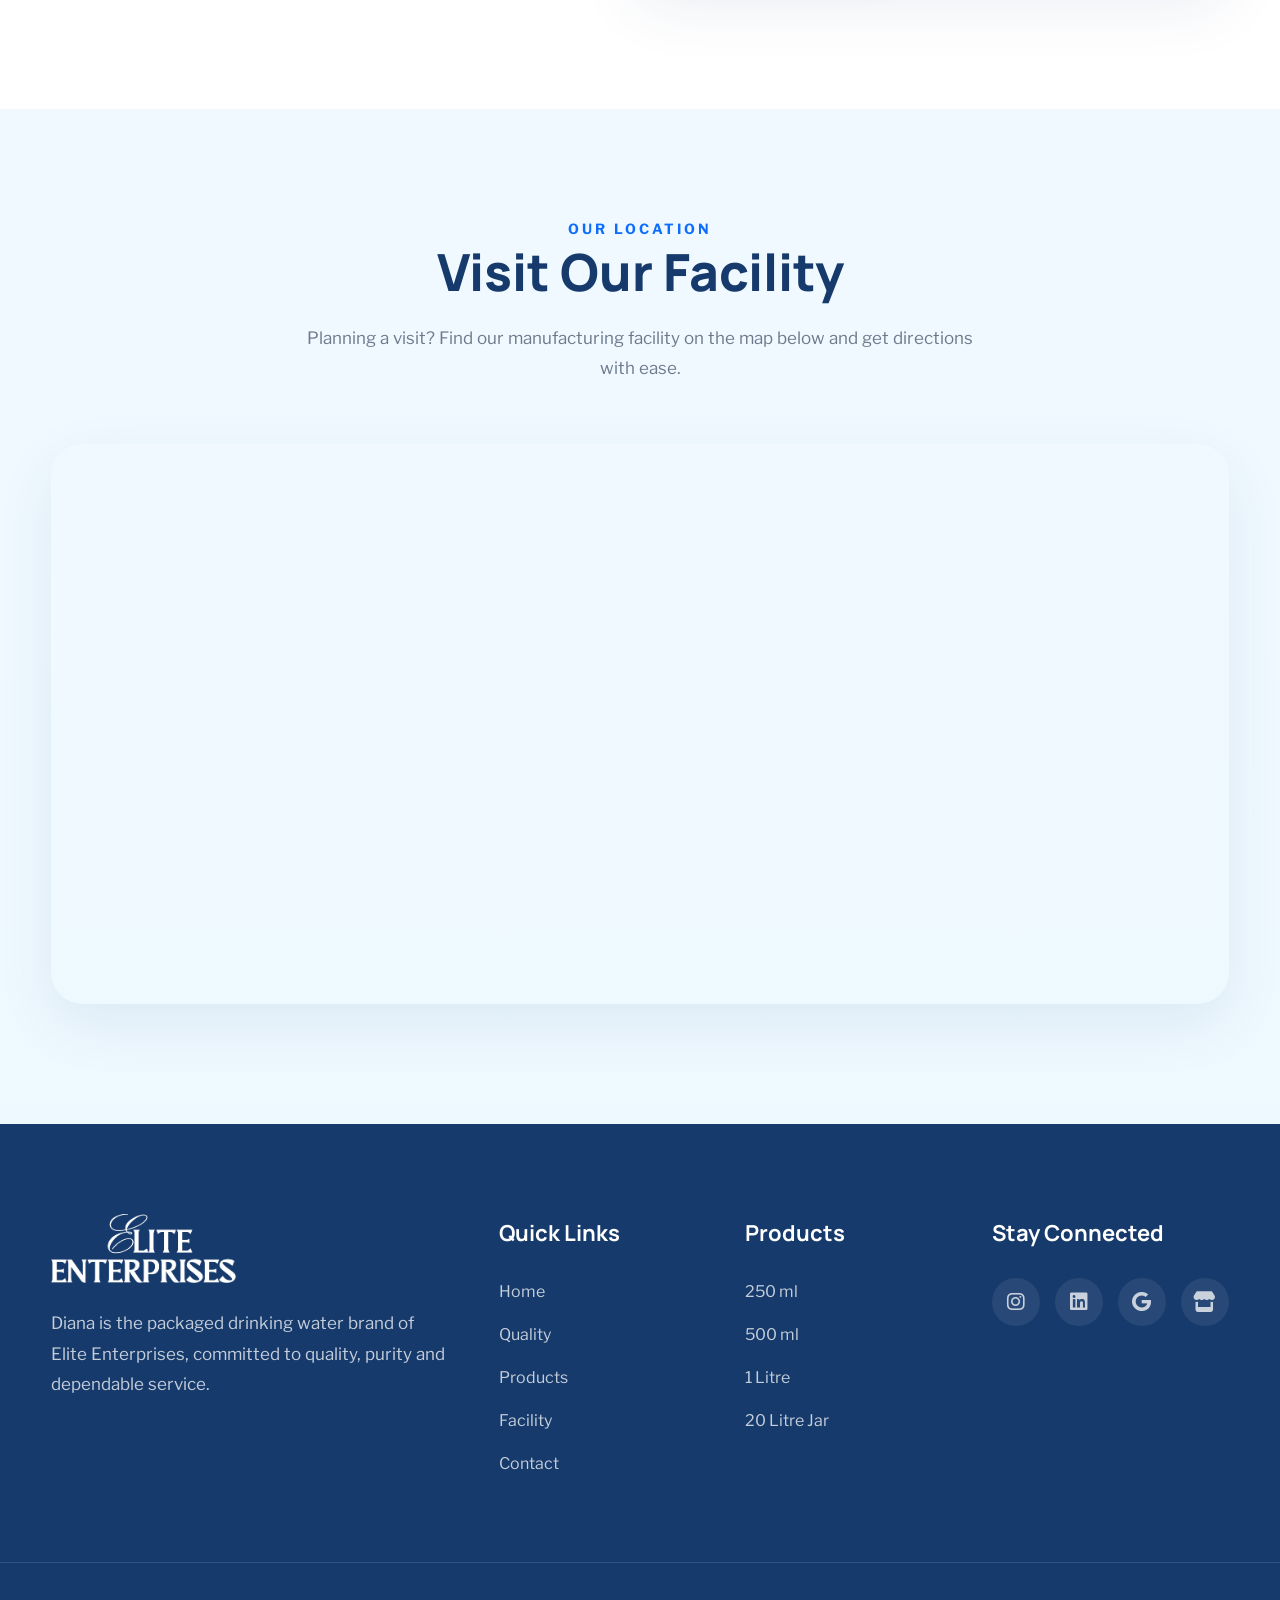
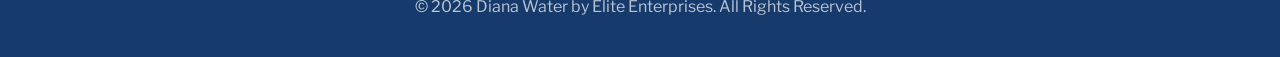
==== commit 52599515: "Update 14-07-2026" ====
--- a/dianawater.in/index.html
+++ b/dianawater.in/index.html
@@ -18,10 +18,10 @@
 
     <!-- Primary SEO -->
 
-    <title>Diana Packaged Drinking Water</title>
+    <title>Diana Packaged Drinking Water | Premium Bottled Water Supplier in Bihar</title>
 
     <meta name="description"
-        content="Diana Packaged Drinking Water by Elite Enterprises provides premium bottled drinking water in Bihar. Available in 250 ml, 500 ml, 1 Litre and 20 Litre jars for homes, offices, hotels, restaurants, retailers and bulk orders.">
+        content="Diana Packaged Drinking Water by Elite Enterprises supplies premium packaged drinking water across Bihar. Available in 250 ml, 500 ml, 1 L bottles and 20 L jars for homes, offices, hotels, restaurants, retailers, distributors and bulk orders.">
 
     <meta name="keywords"
         content="Diana Water, Packaged Drinking Water, Bottled Water, Mineral Water, Drinking Water Patna, Drinking Water Bihar, Water Supplier, 250 ml Water Bottle, 500 ml Water Bottle, 1 Litre Water Bottle, 20 Litre Water Jar, Bulk Water Supply, Elite Enterprises">
@@ -43,7 +43,7 @@
     <meta property="og:site_name" content="Diana Packaged Drinking Water">
 
     <meta property="og:title"
-        content="Diana Packaged Drinking Water | Pure Water, Perfected">
+        content="Diana Packaged Drinking Water | Premium Bottled Water Supplier in Bihar">
 
     <meta property="og:description"
         content="Premium packaged drinking water for homes, offices, hotels, restaurants, retailers and bulk orders across Bihar.">
@@ -65,7 +65,7 @@
     <meta name="twitter:card" content="summary_large_image">
 
     <meta name="twitter:title"
-        content="Diana Packaged Drinking Water | Pure Water, Perfected">
+        content="Diana Packaged Drinking Water | Premium Bottled Water Supplier in Bihar">
 
     <meta name="twitter:description"
         content="Premium bottled drinking water manufactured with advanced purification technology.">
@@ -75,9 +75,11 @@
 
     <!-- Favicon -->
 
-    <link rel="icon" type="image/png" sizes="32x32" href="images/favicon.png">
-
-    <link rel="apple-touch-icon" href="images/favicon.png">
+    <link rel="apple-touch-icon" sizes="180x180" href="/apple-touch-icon.png">
+<link rel="icon" href="/favicon.ico" sizes="any">
+<link rel="icon" type="image/png" sizes="32x32" href="/favicon-32x32.png">
+<link rel="icon" type="image/png" sizes="16x16" href="/favicon-16x16.png">
+<link rel="manifest" href="/site.webmanifest">
 
     <!-- Google Fonts -->
 
@@ -96,6 +98,88 @@
     <!-- Main CSS -->
 
     <link rel="stylesheet" href="style.css">
+
+<script type="application/ld+json">
+{
+  "@context":"https://schema.org",
+  "@graph":[
+    {
+      "@type":"Organization",
+      "name":"Diana Packaged Drinking Water",
+      "alternateName":"Diana Water",
+      "url":"https://dianawater.in",
+      "logo":"https://dianawater.in/images/logo.png",
+      "email":"info@dianawater.in",
+      "telephone":"+91-7795288098",
+      "sameAs":[
+        "https://instagram.com/drinkdianawater",
+        "https://linkedin.com/company/dianawater",
+        "https://www.indiamart.com/company/270533606/"
+      ]
+    },
+    {
+      "@type":"FoodEstablishment",
+      "name":"Diana Packaged Drinking Water",
+      "image":"https://dianawater.in/images/hero-bottle.png",
+      "url":"https://dianawater.in",
+      "telephone":"+91-7795288098",
+      "email":"info@dianawater.in",
+      "address":{
+        "@type":"PostalAddress",
+        "streetAddress":"Elite Enterprises, Uran Tola, Usri",
+        "addressLocality":"Patna",
+        "addressRegion":"Bihar",
+        "postalCode":"801109",
+        "addressCountry":"IN"
+      },
+      "priceRange":"₹",
+      "openingHours":"Mo-Sa 09:00-18:00",
+      "areaServed":"Bihar"
+    }
+  ]
+}
+</script>
+
+<script type="application/ld+json">
+{
+  "@context":"https://schema.org",
+  "@type":"Product",
+  "name":"Diana Packaged Drinking Water",
+  "brand":{
+    "@type":"Brand",
+    "name":"Diana"
+  },
+  "manufacturer":{
+    "@type":"Organization",
+    "name":"Elite Enterprises"
+  },
+  "description":"Premium packaged drinking water available in 250 ml, 500 ml, 1 Litre bottles and 20 Litre jars.",
+  "image":"https://dianawater.in/images/hero-bottle.png",
+  "category":"Packaged Drinking Water",
+  "offers":{
+    "@type":"AggregateOffer",
+    "priceCurrency":"INR",
+    "availability":"https://schema.org/InStock",
+    "seller":{
+      "@type":"Organization",
+      "name":"Elite Enterprises"
+    }
+  }
+}
+</script>
+
+<script type="application/ld+json">
+{
+ "@context":"https://schema.org",
+ "@type":"WebSite",
+ "url":"https://dianawater.in",
+ "name":"Diana Packaged Drinking Water",
+ "publisher":{
+   "@type":"Organization",
+   "name":"Diana Packaged Drinking Water"
+ }
+}
+</script>
 
 </head>
 
@@ -279,7 +363,7 @@
            <div class="hero-image">
 
     <img
-    src="images/hero-bottle.jpg"
+    src="images/hero-bottle.png"
     alt="Diana Packaged Drinking Water Bottle"
     class="main-bottle"
     loading="eager"
@@ -594,7 +678,7 @@
             <div class="showcase-image">
 
                 <img
-    src="images/hero-bottle.jpg"
+    src="images/hero-bottle.png"
     alt="Diana Packaged Drinking Water"
     loading="lazy"
     draggable="false">
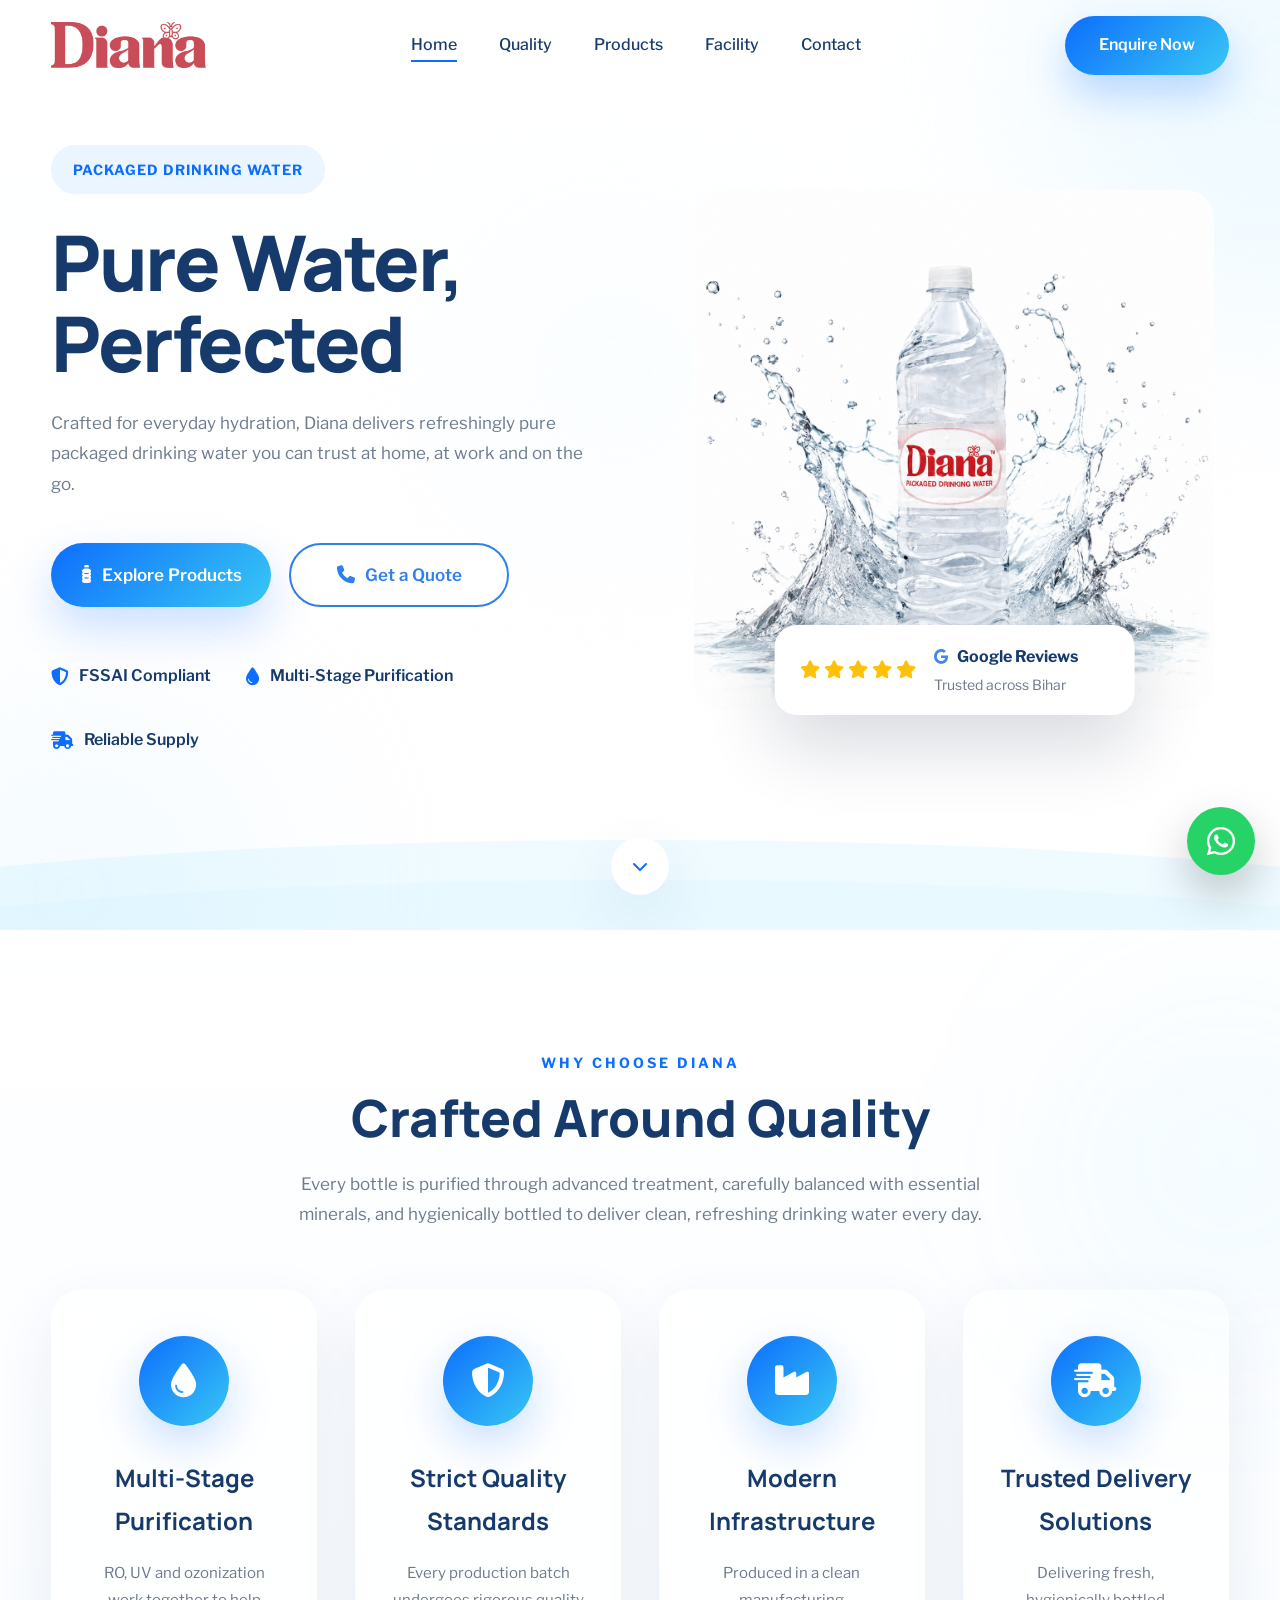
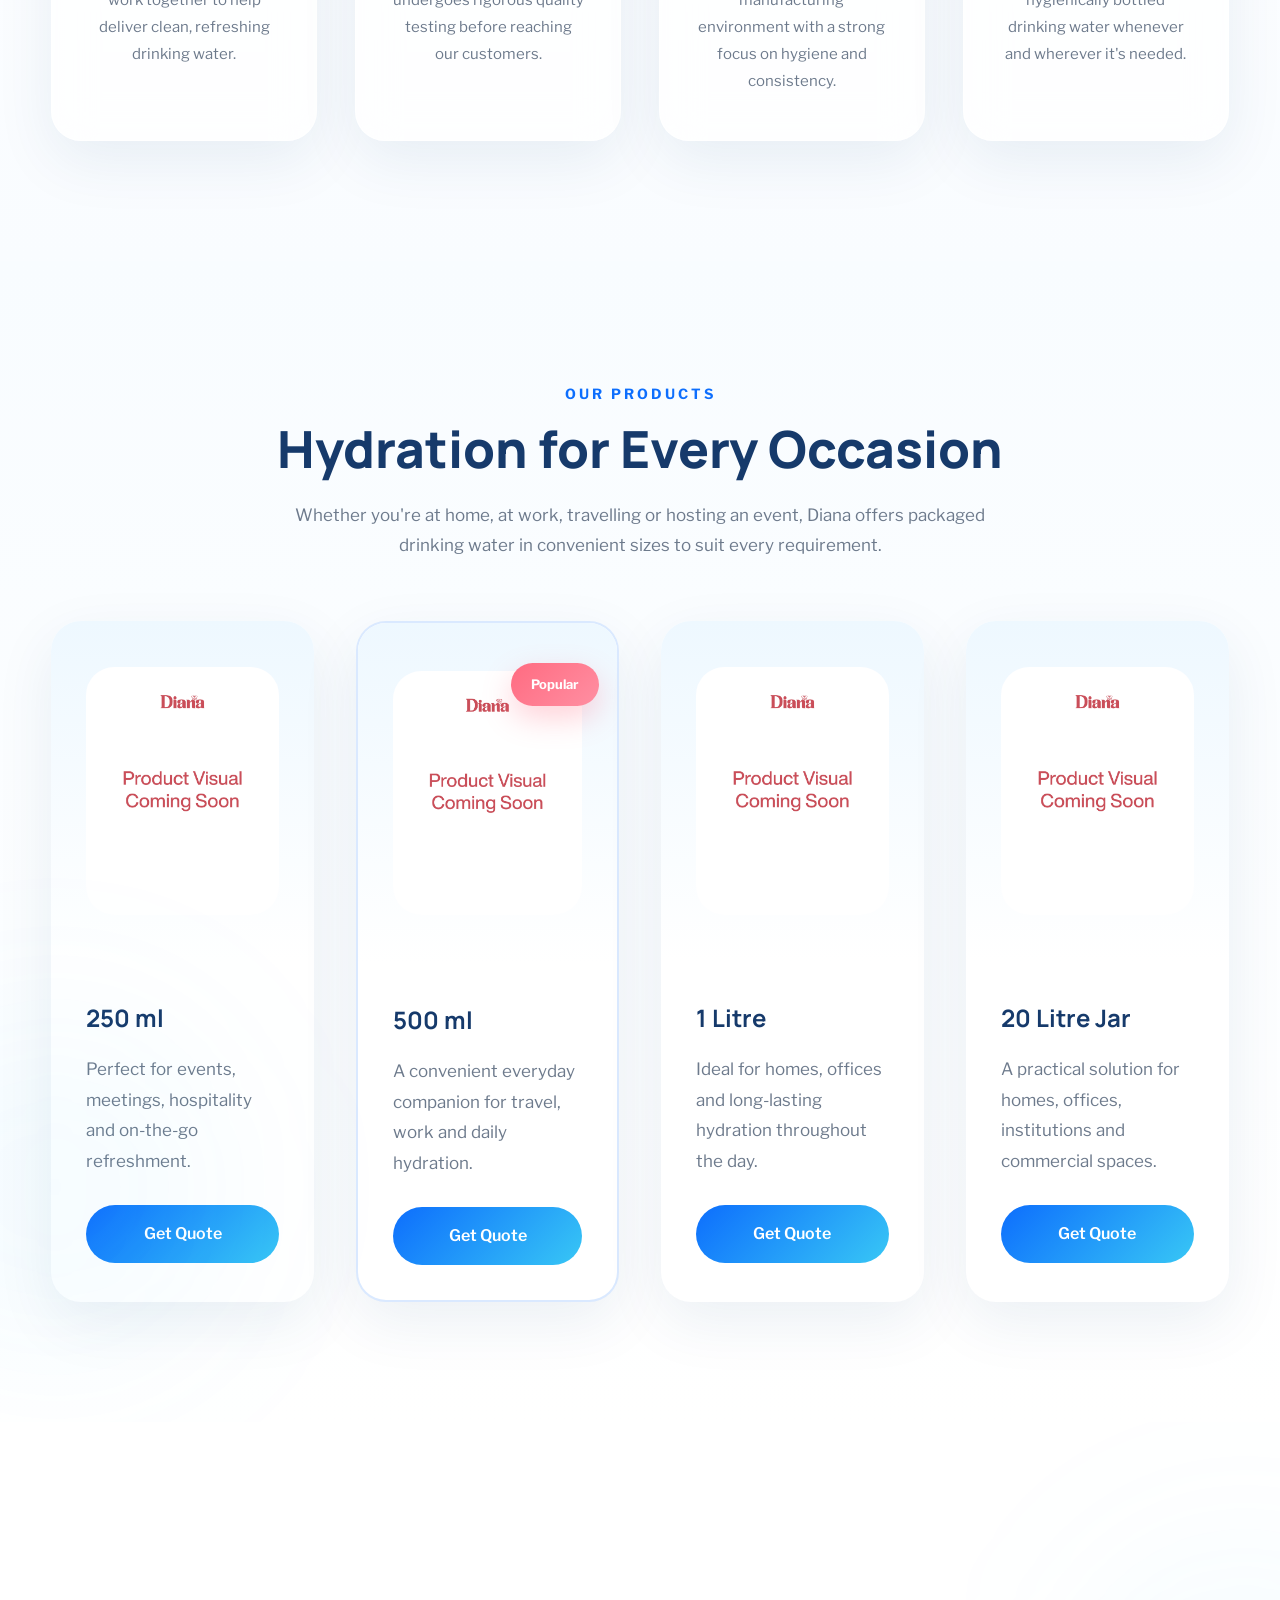
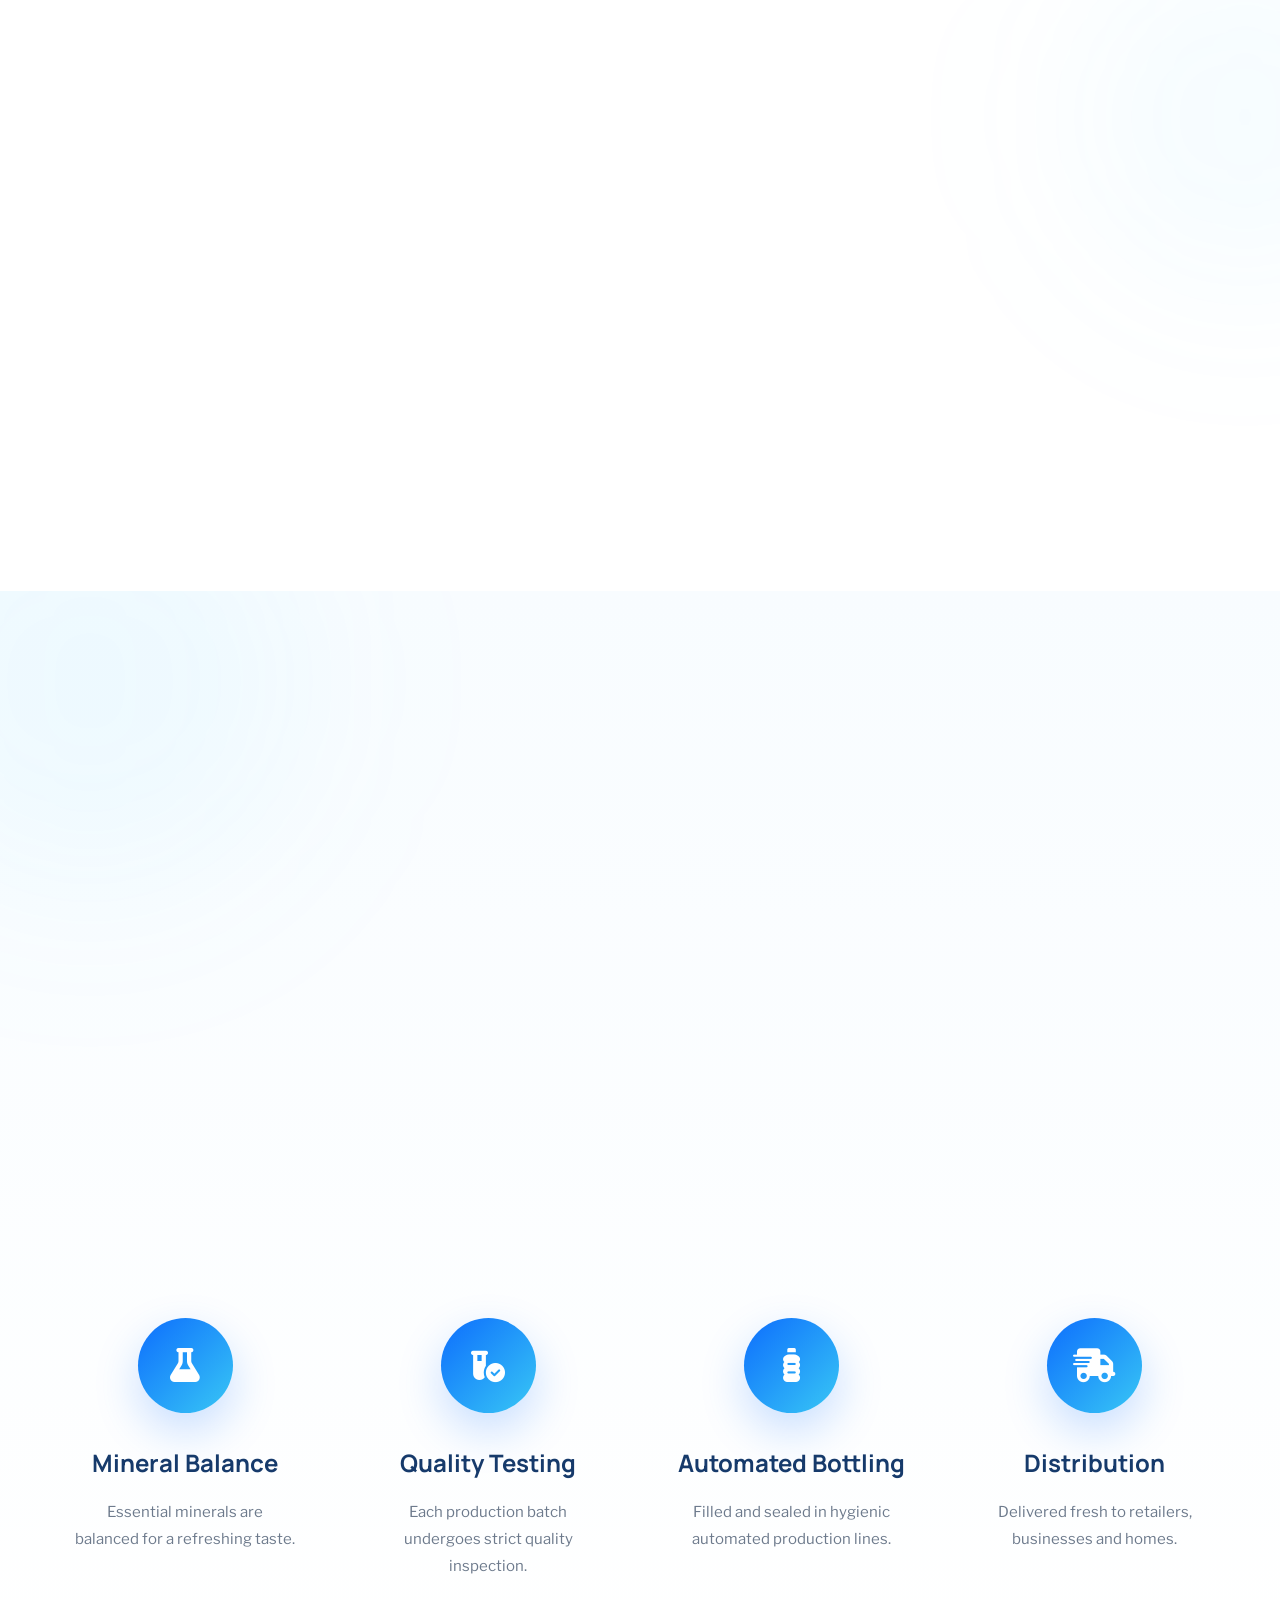
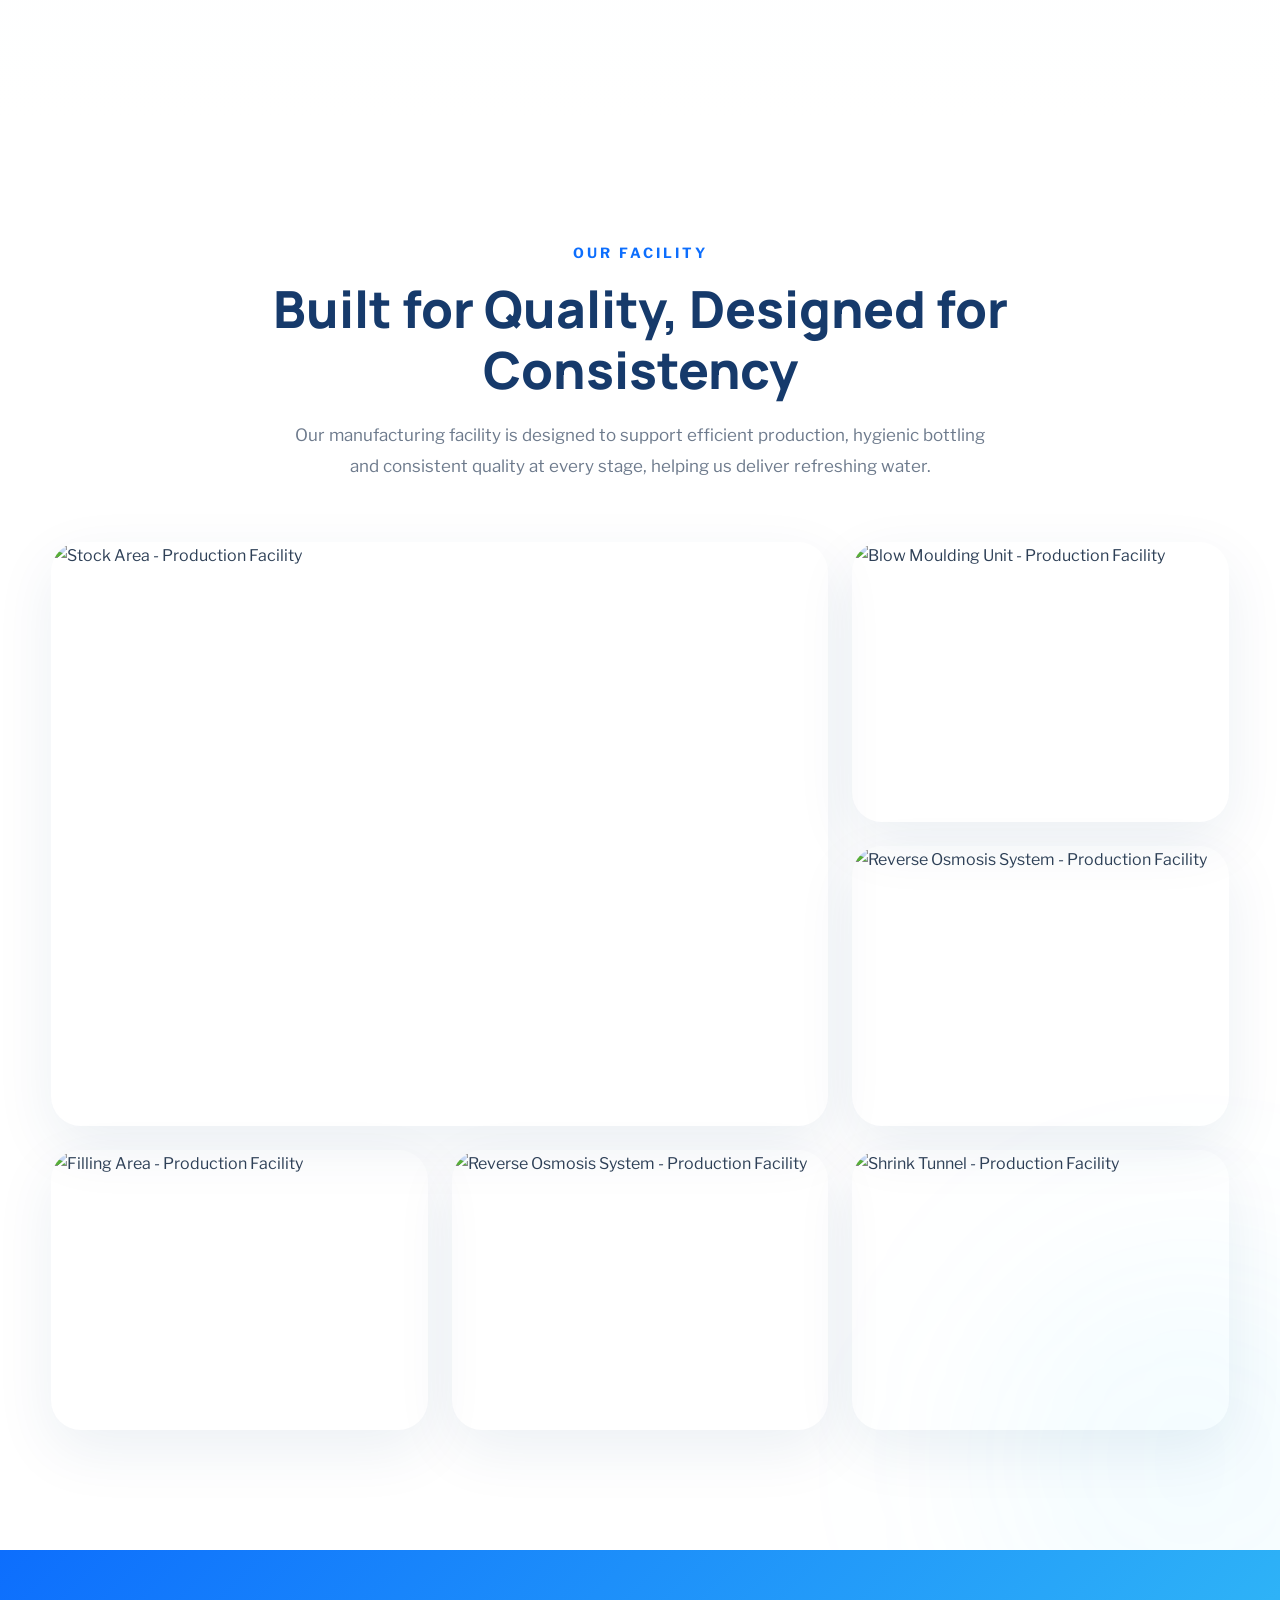
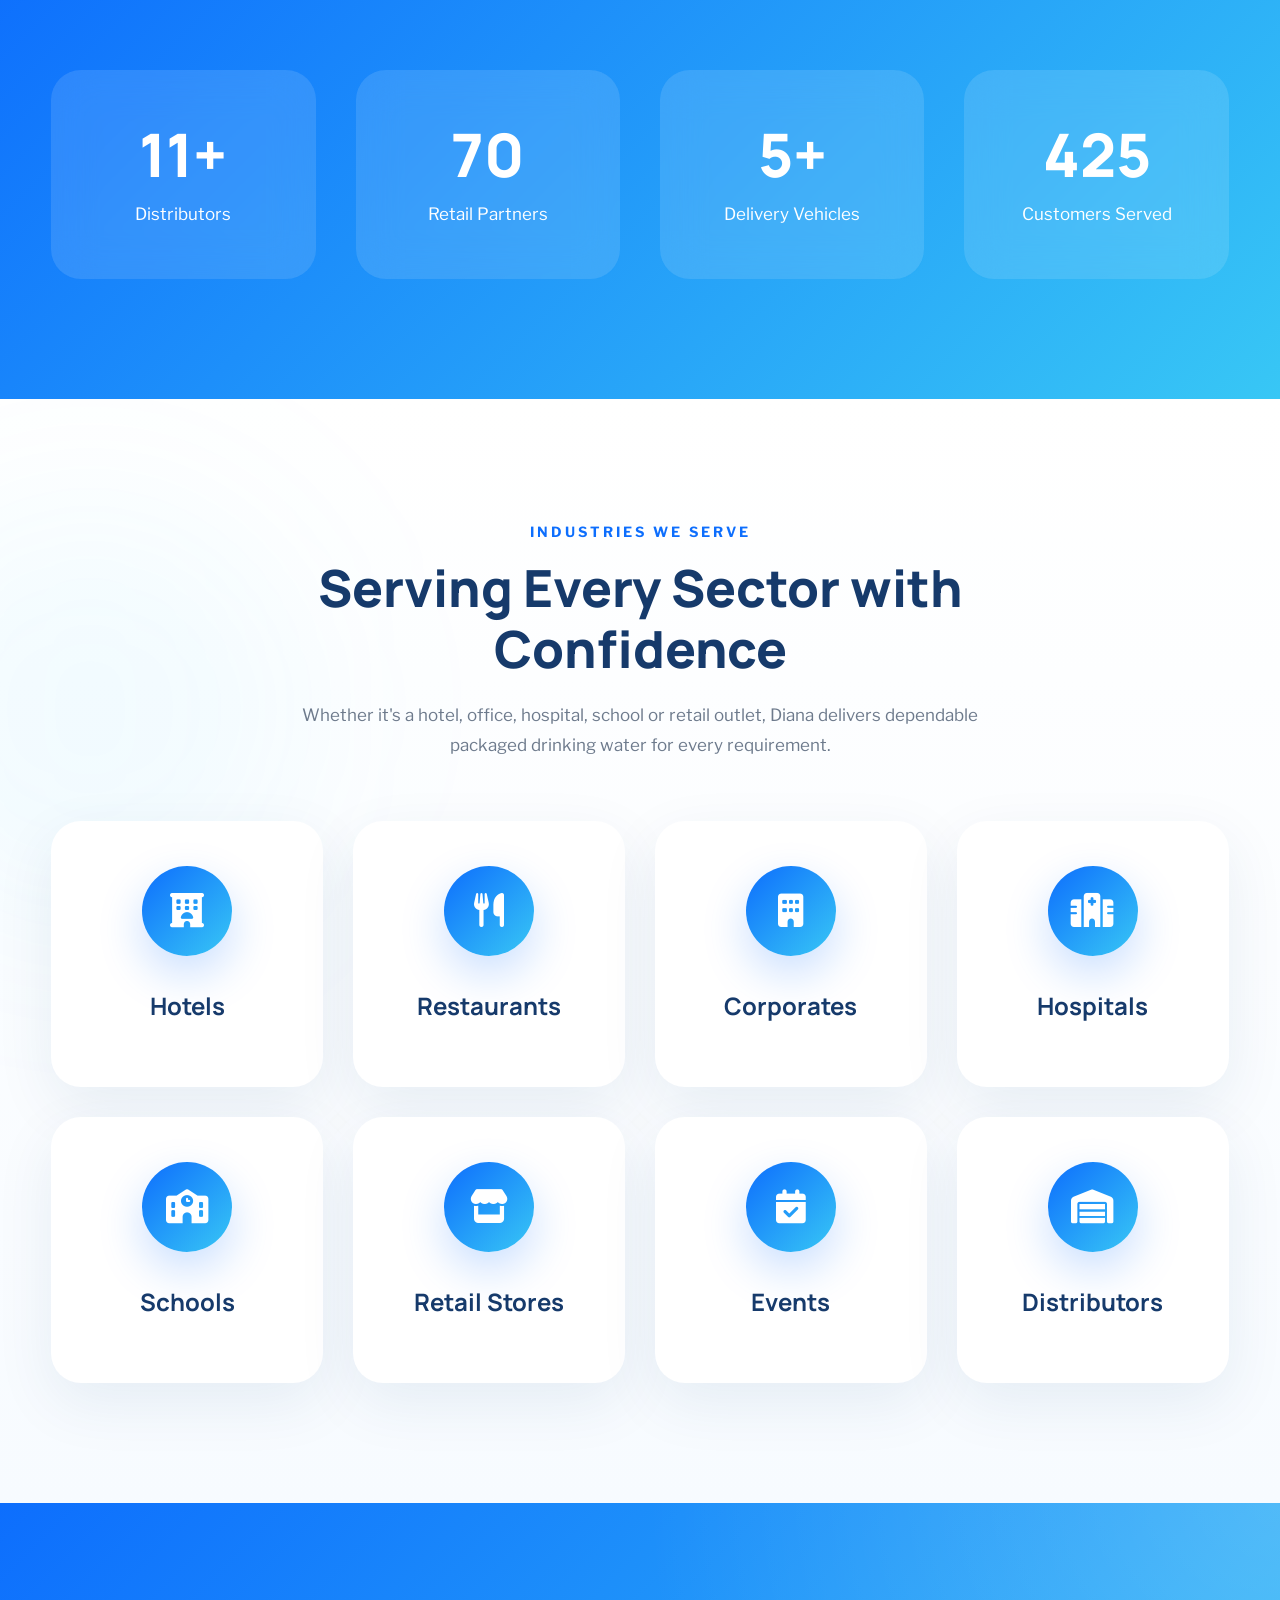
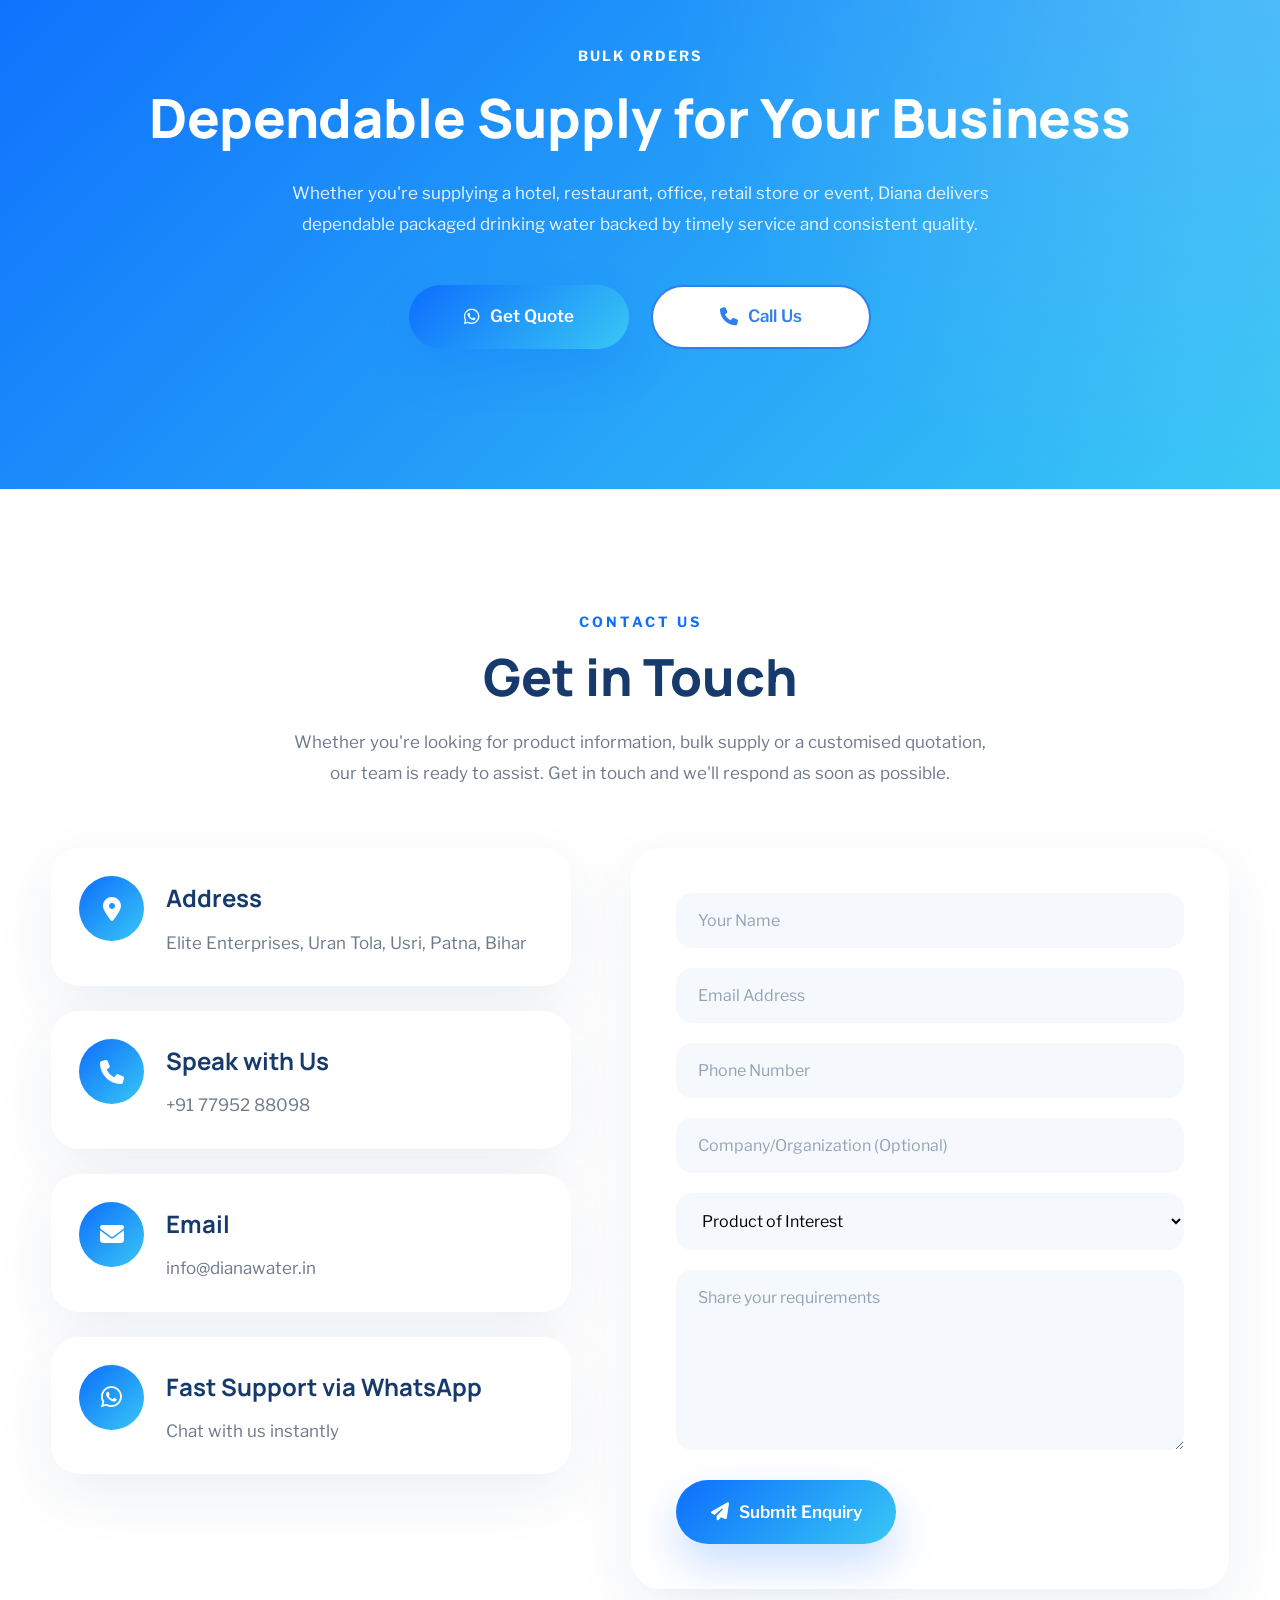
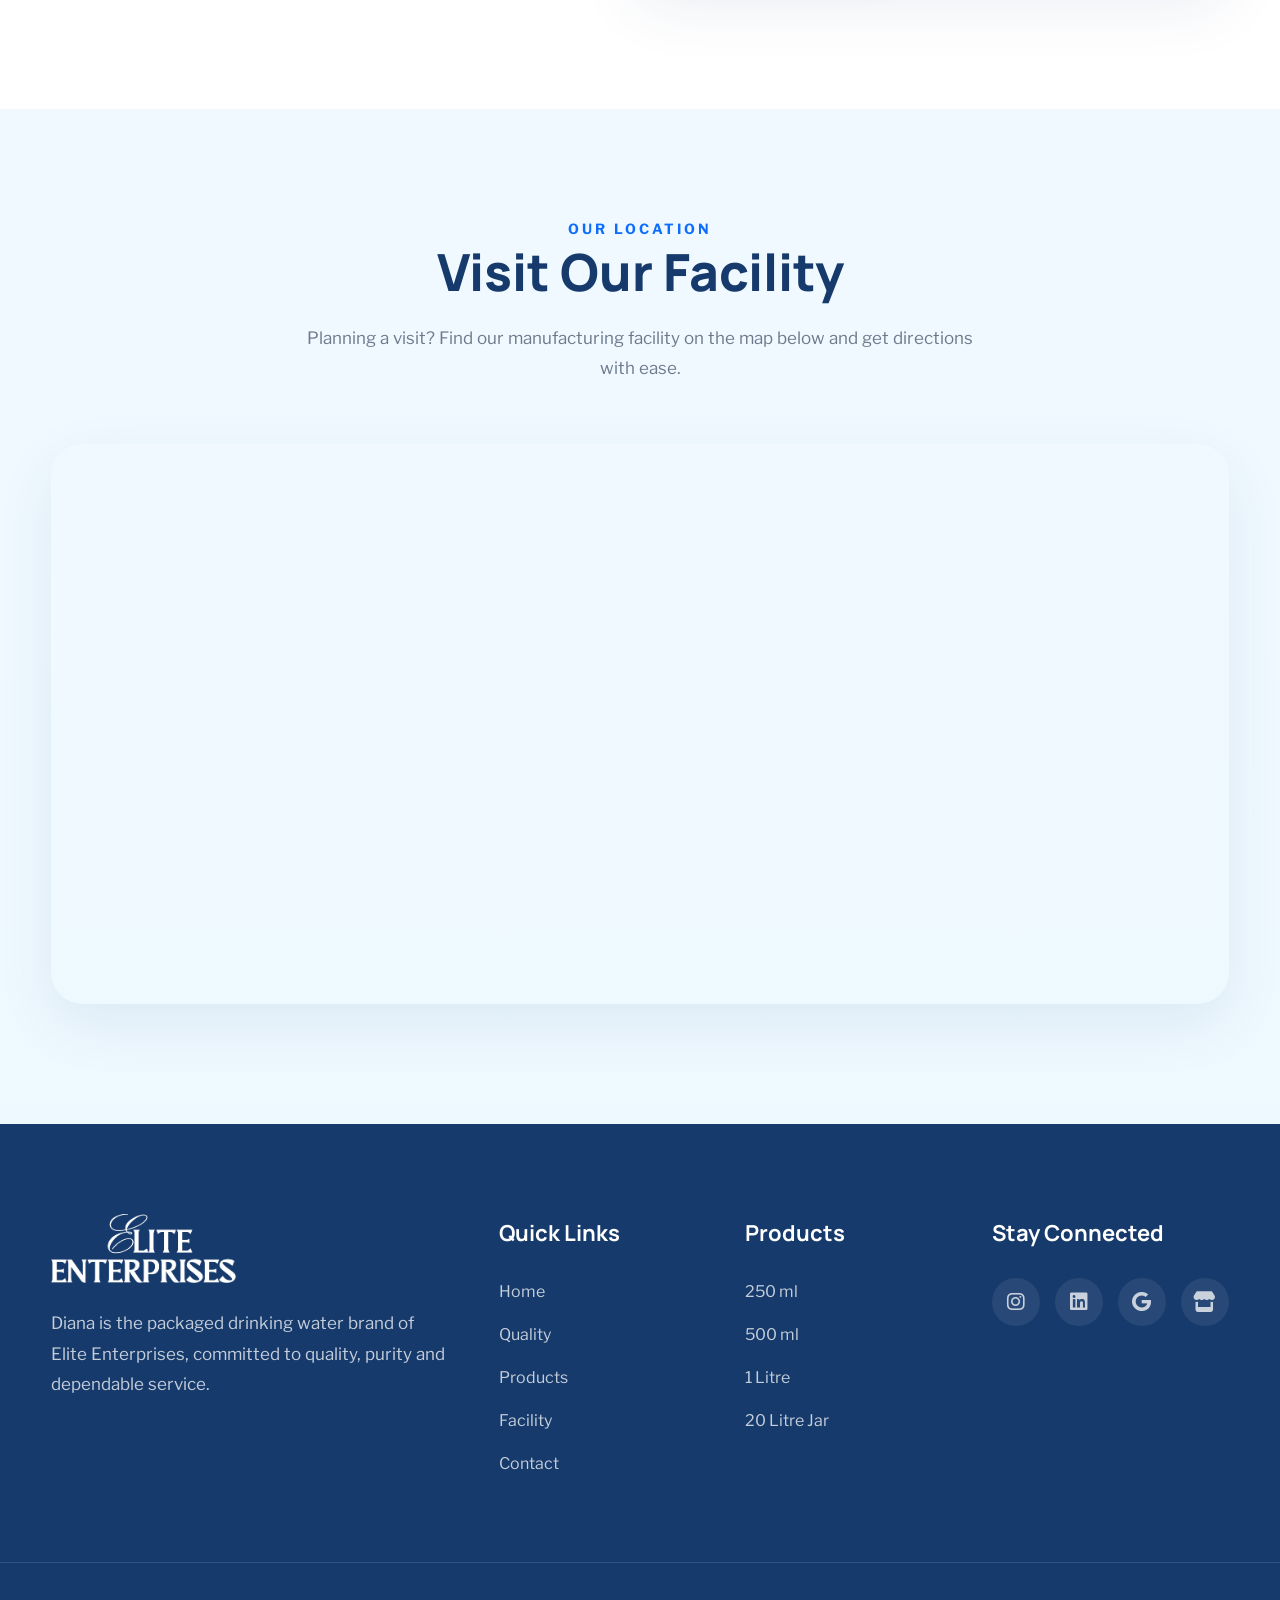
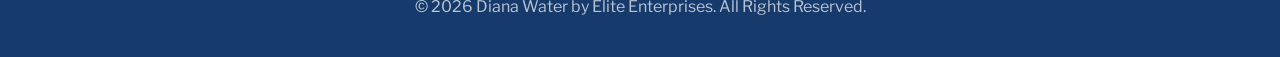
==== commit 8bc4153a: "Update 3 - 14-07-2026" ====
--- a/dianawater.in/index.html
+++ b/dianawater.in/index.html
@@ -46,7 +46,7 @@
         content="Diana Packaged Drinking Water | Premium Bottled Water Supplier in Bihar">
 
     <meta property="og:description"
-        content="Premium packaged drinking water for homes, offices, hotels, restaurants, retailers and bulk orders across Bihar.">
+        content="Diana Packaged Drinking Water by Elite Enterprises supplies premium packaged drinking water across Bihar. Available in 250 ml, 500 ml, 1 L bottles and 20 L jars for homes, offices, hotels, restaurants, retailers, distributors and bulk orders.">
 
     <meta property="og:url"
         content="https://dianawater.in/">
@@ -68,7 +68,7 @@
         content="Diana Packaged Drinking Water | Premium Bottled Water Supplier in Bihar">
 
     <meta name="twitter:description"
-        content="Premium bottled drinking water manufactured with advanced purification technology.">
+        content="Diana Packaged Drinking Water by Elite Enterprises supplies premium packaged drinking water across Bihar. Available in 250 ml, 500 ml, 1 L bottles and 20 L jars for homes, offices, hotels, restaurants, retailers, distributors and bulk orders.">
 
     <meta name="twitter:image"
         content="https://dianawater.in/images/og-image.jpg">
@@ -678,7 +678,7 @@
             <div class="showcase-image">
 
                 <img
-    src="images/hero-bottle.png"
+    src="images/hero-bottle1.png"
     alt="Diana Packaged Drinking Water"
     loading="lazy"
     draggable="false">
--- a/dianawater.in/style.css
+++ b/dianawater.in/style.css
@@ -1199,7 +1199,7 @@
 
 .main-bottle{
 
-    width:400px;
+    width:520px;
 
     max-width:100%;
 
@@ -1832,27 +1832,7 @@
 }
 
 .showcase-image::before{
-
-    content:"";
-
-    position:absolute;
-
-    width:420px;
-
-    height:420px;
-
-    border-radius:50%;
-
-    background:linear-gradient(
-
-        135deg,
-
-        rgba(56,199,245,.16),
-
-        rgba(13,110,253,.08)
-
-    );
-
+    display:none;
 }
 
 .showcase-image img{
@@ -3926,6 +3906,72 @@
 
 }
 
+@media (max-width:768px){
+
+    /* HERO */
+
+    .main-bottle{
+        width:360px !important;
+    }
+
+    /* DIANA DIFFERENCE */
+
+    .showcase-grid{
+        display:flex;
+        flex-direction:column;
+        gap:20px;
+    }
+
+    .showcase-image{
+        order:1;
+        min-height:auto;
+        margin-bottom:0;
+    }
+
+    .showcase-image img{
+        width:340px;
+    }
+
+    .showcase-content{
+        order:2;
+        margin-top:0;
+        text-align:center;
+    }
+
+}
+
+/* FINAL FIX */
+
+@media (max-width:768px){
+
+    .main-bottle{
+        width:360px !important;
+        max-width:none !important;
+    }
+
+}
+
+@media (max-width:768px){
+
+    .showcase-grid{
+        display:flex !important;
+        flex-direction:column !important;
+        gap:20px !important;
+    }
+
+    .showcase-image{
+        margin:0 !important;
+        min-height:auto !important;
+    }
+
+    .showcase-image img{
+        width:360px !important;
+        max-width:95% !important;
+    }
+
+}
+
+
 /*======================================================
     END OF STYLE.CSS
 ======================================================*/
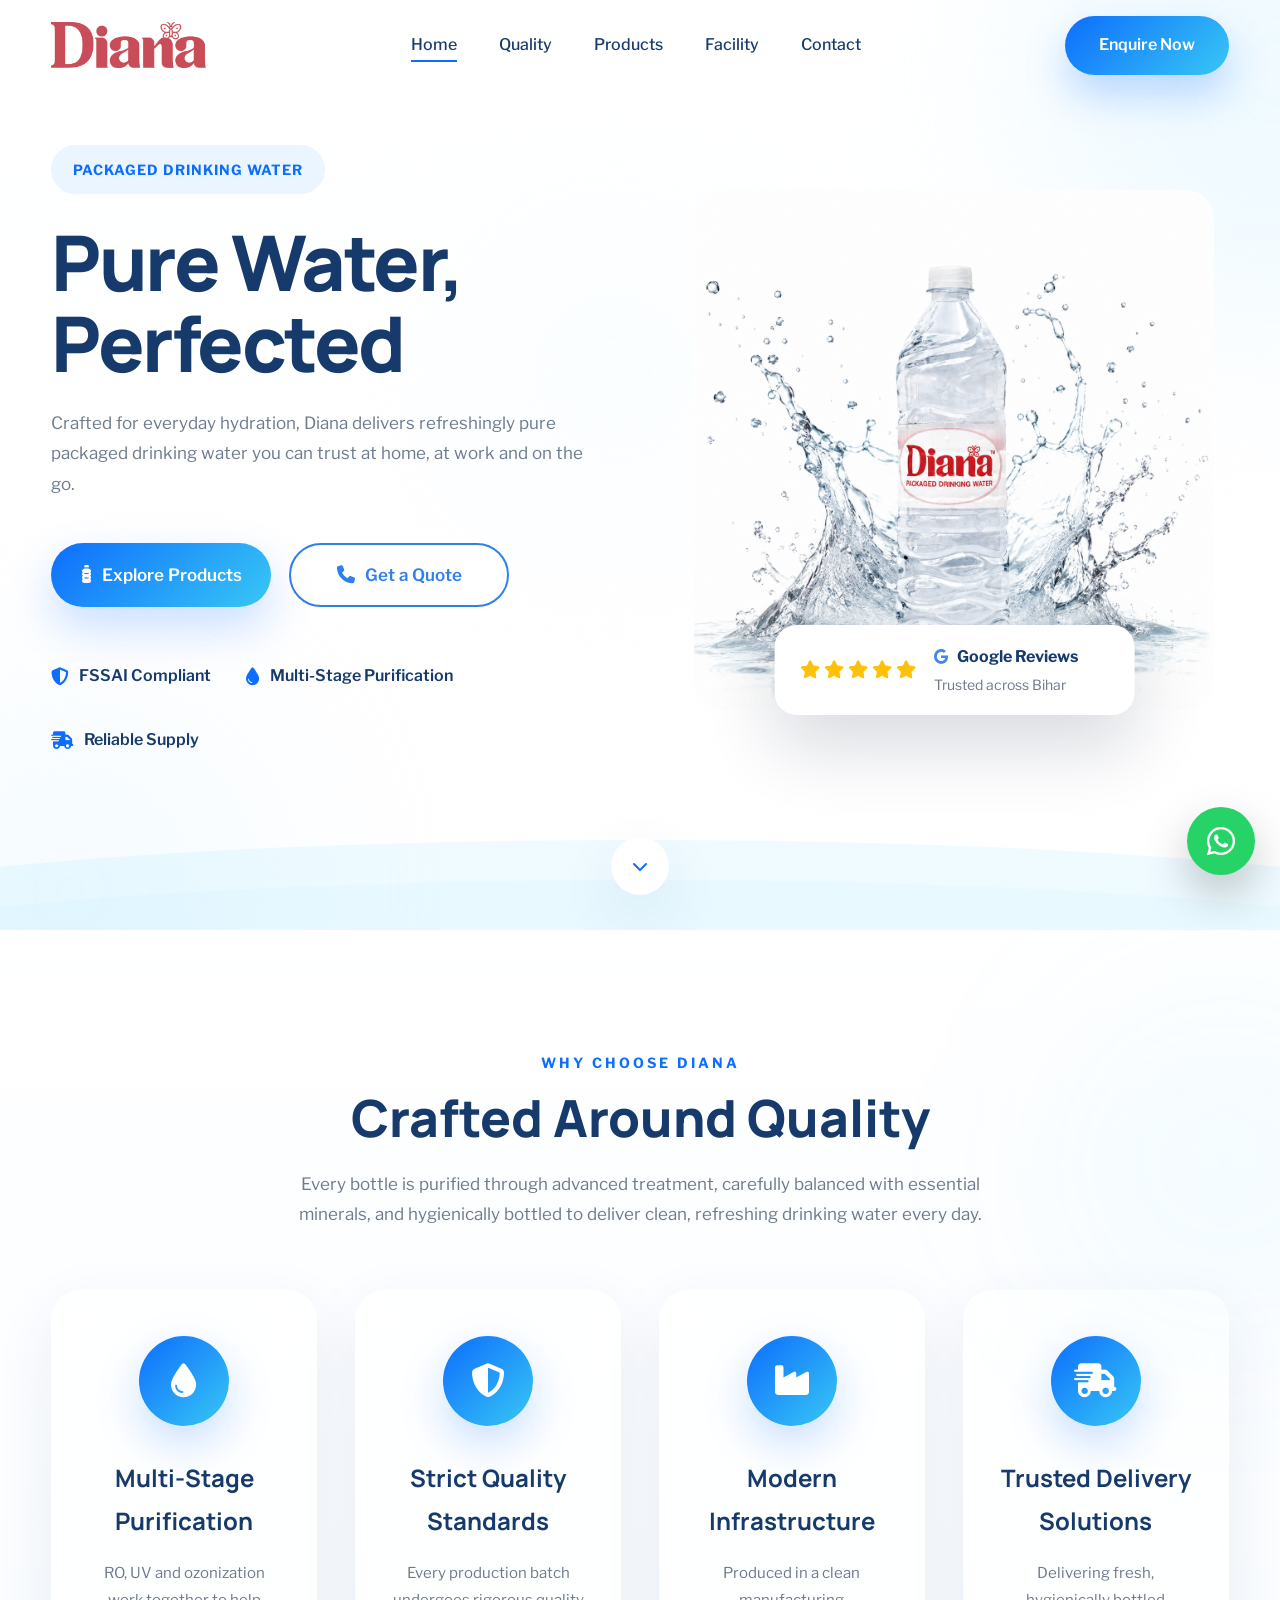
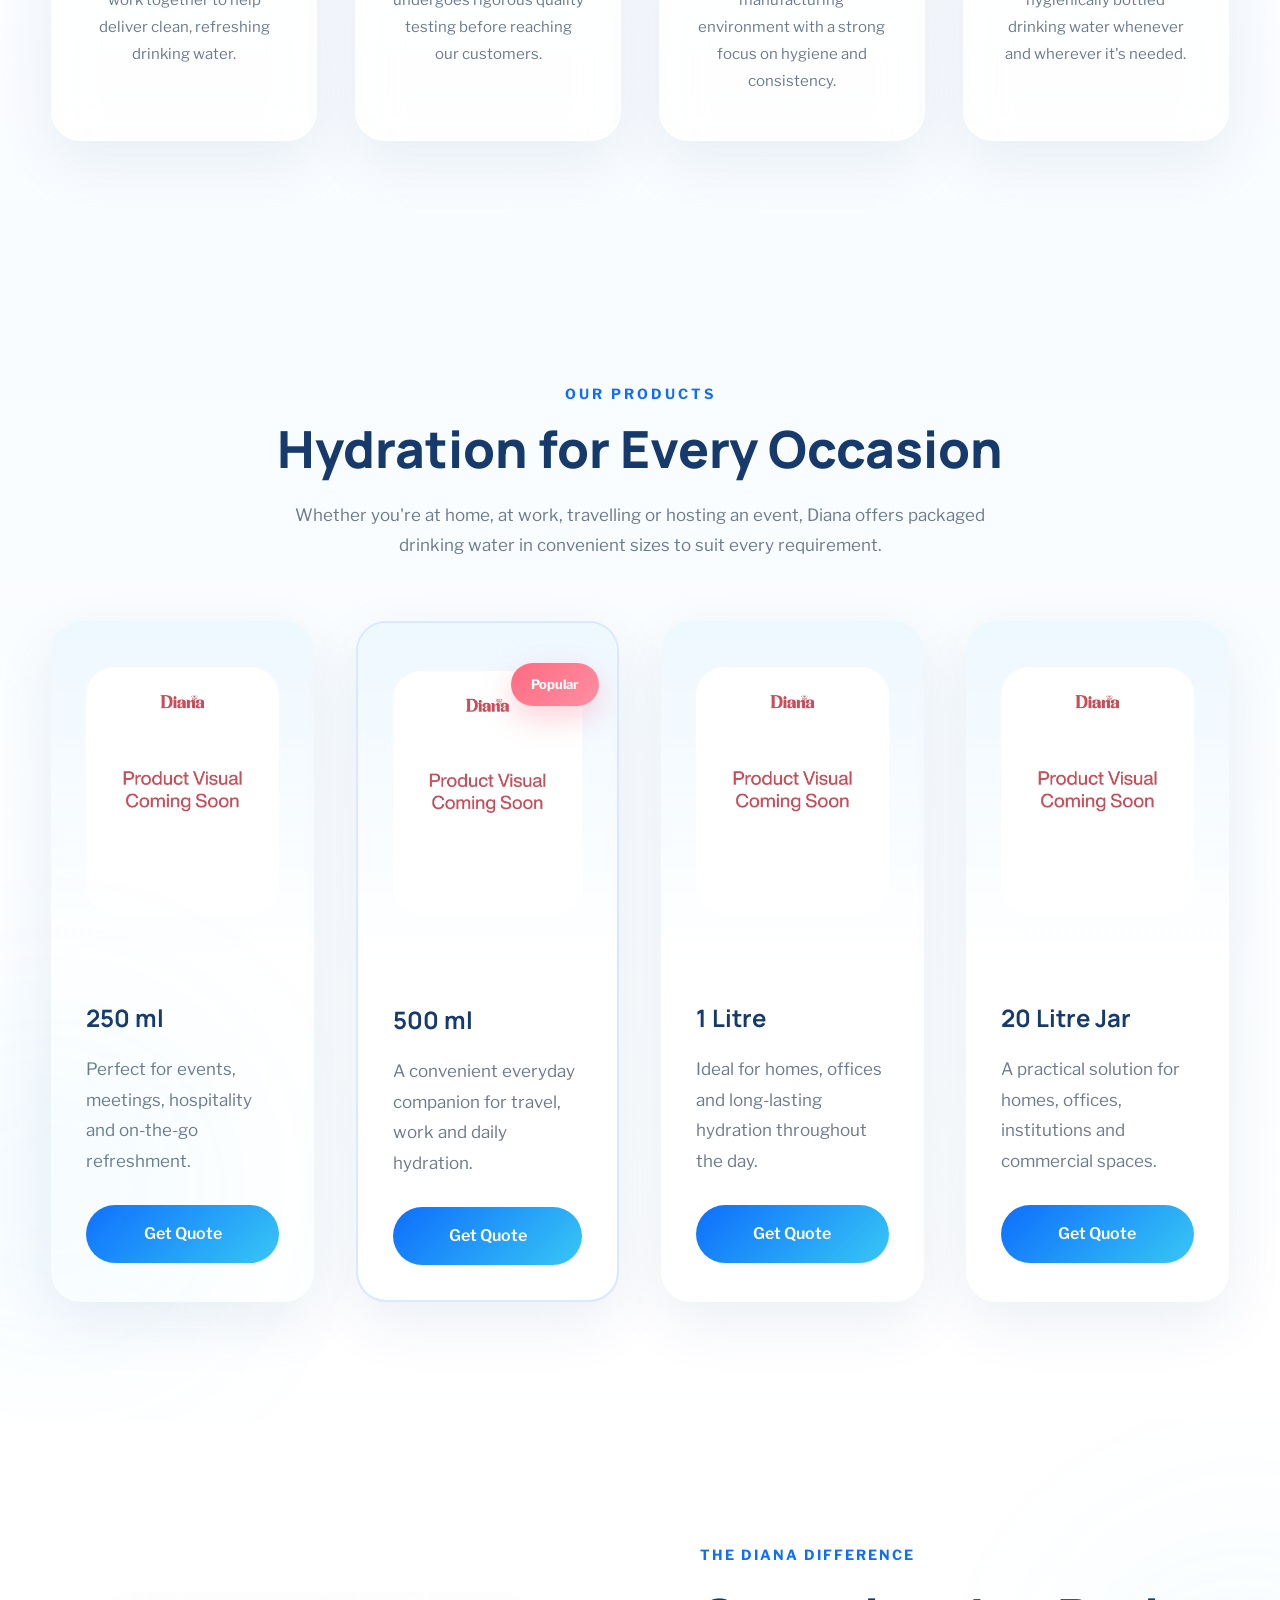
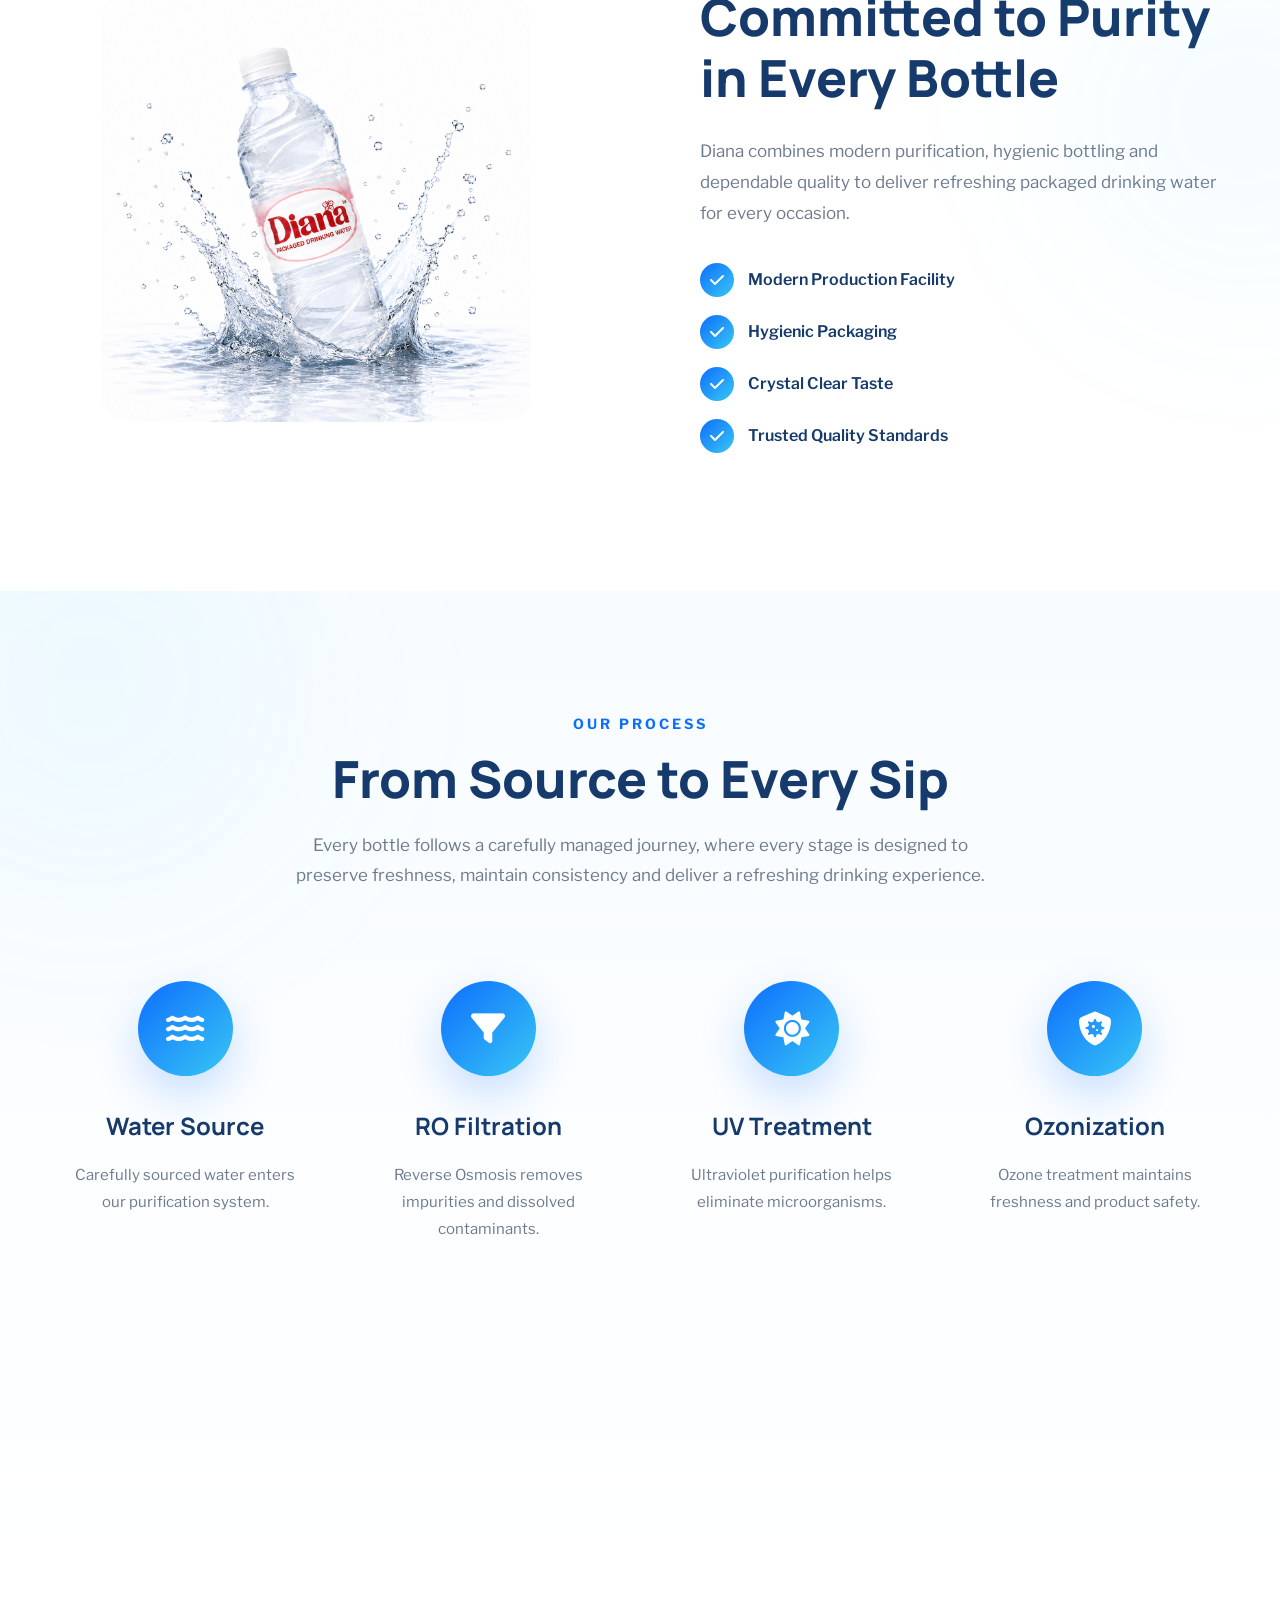
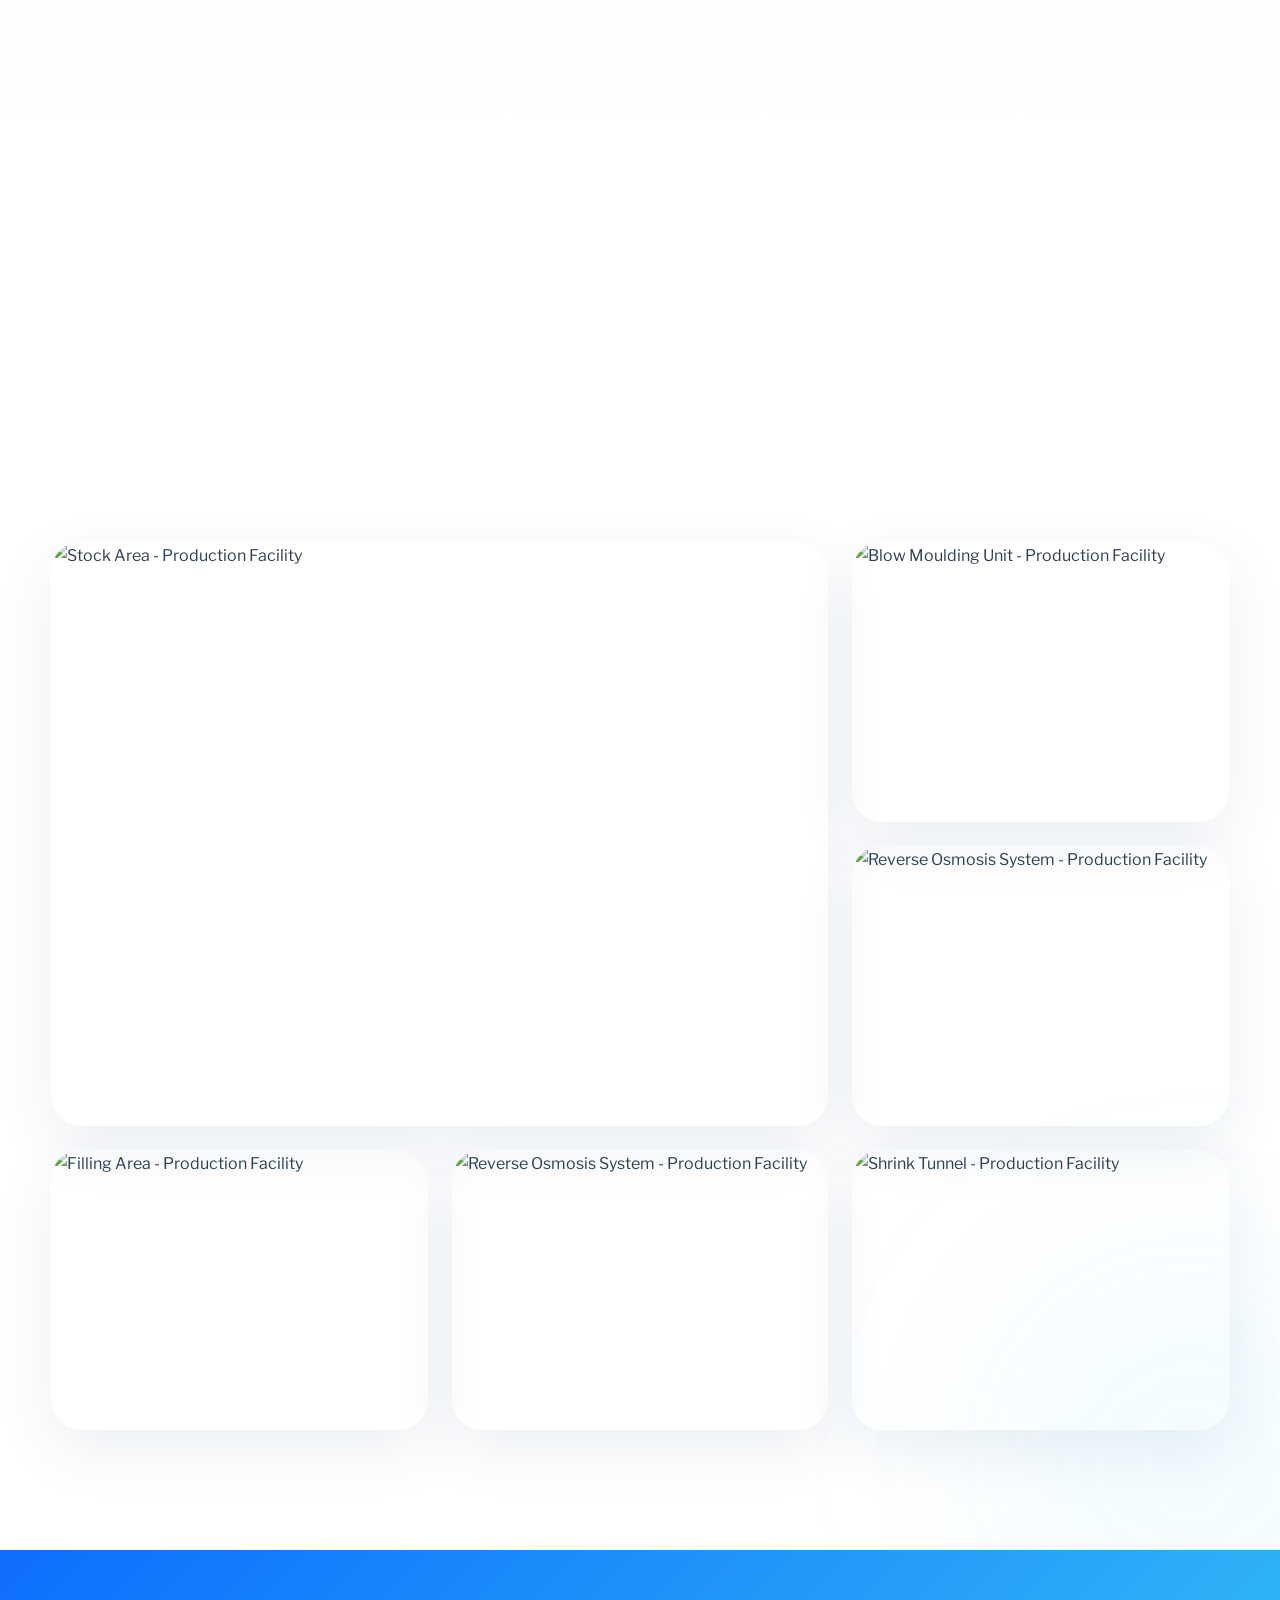
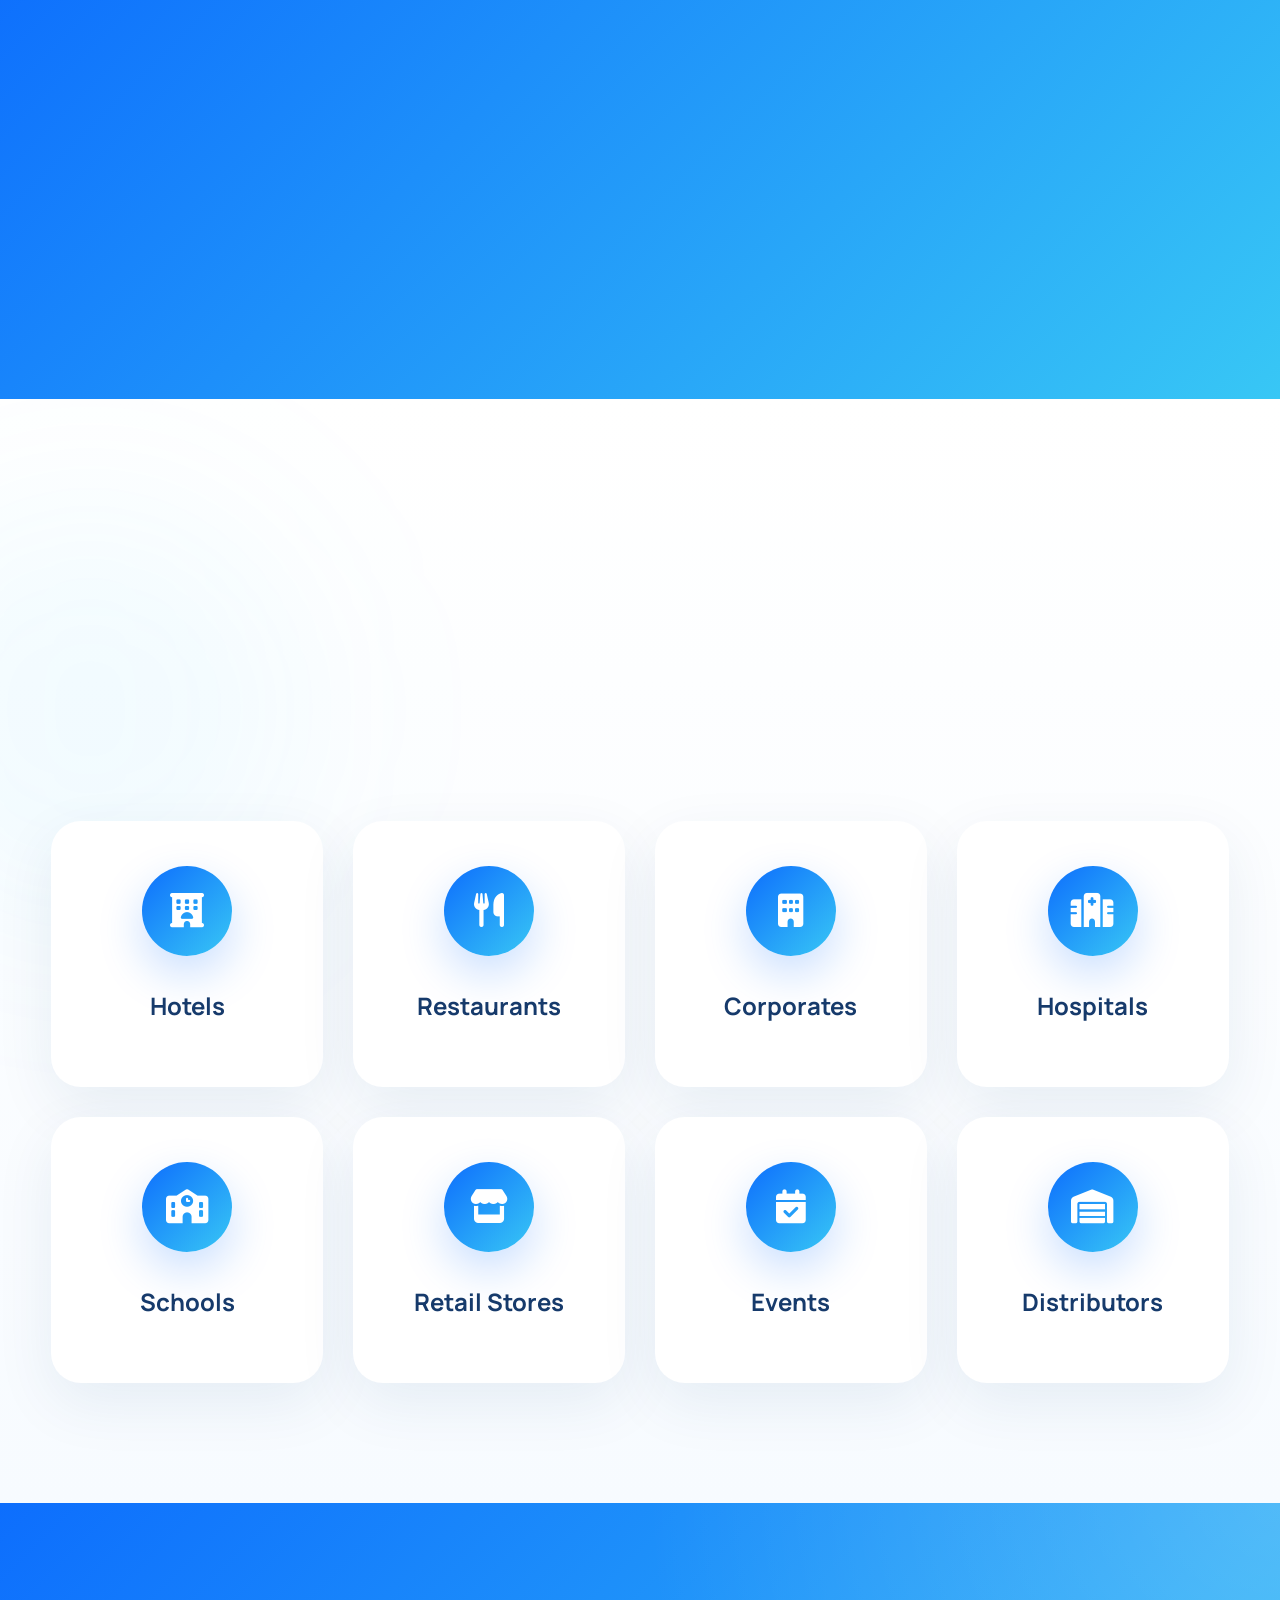
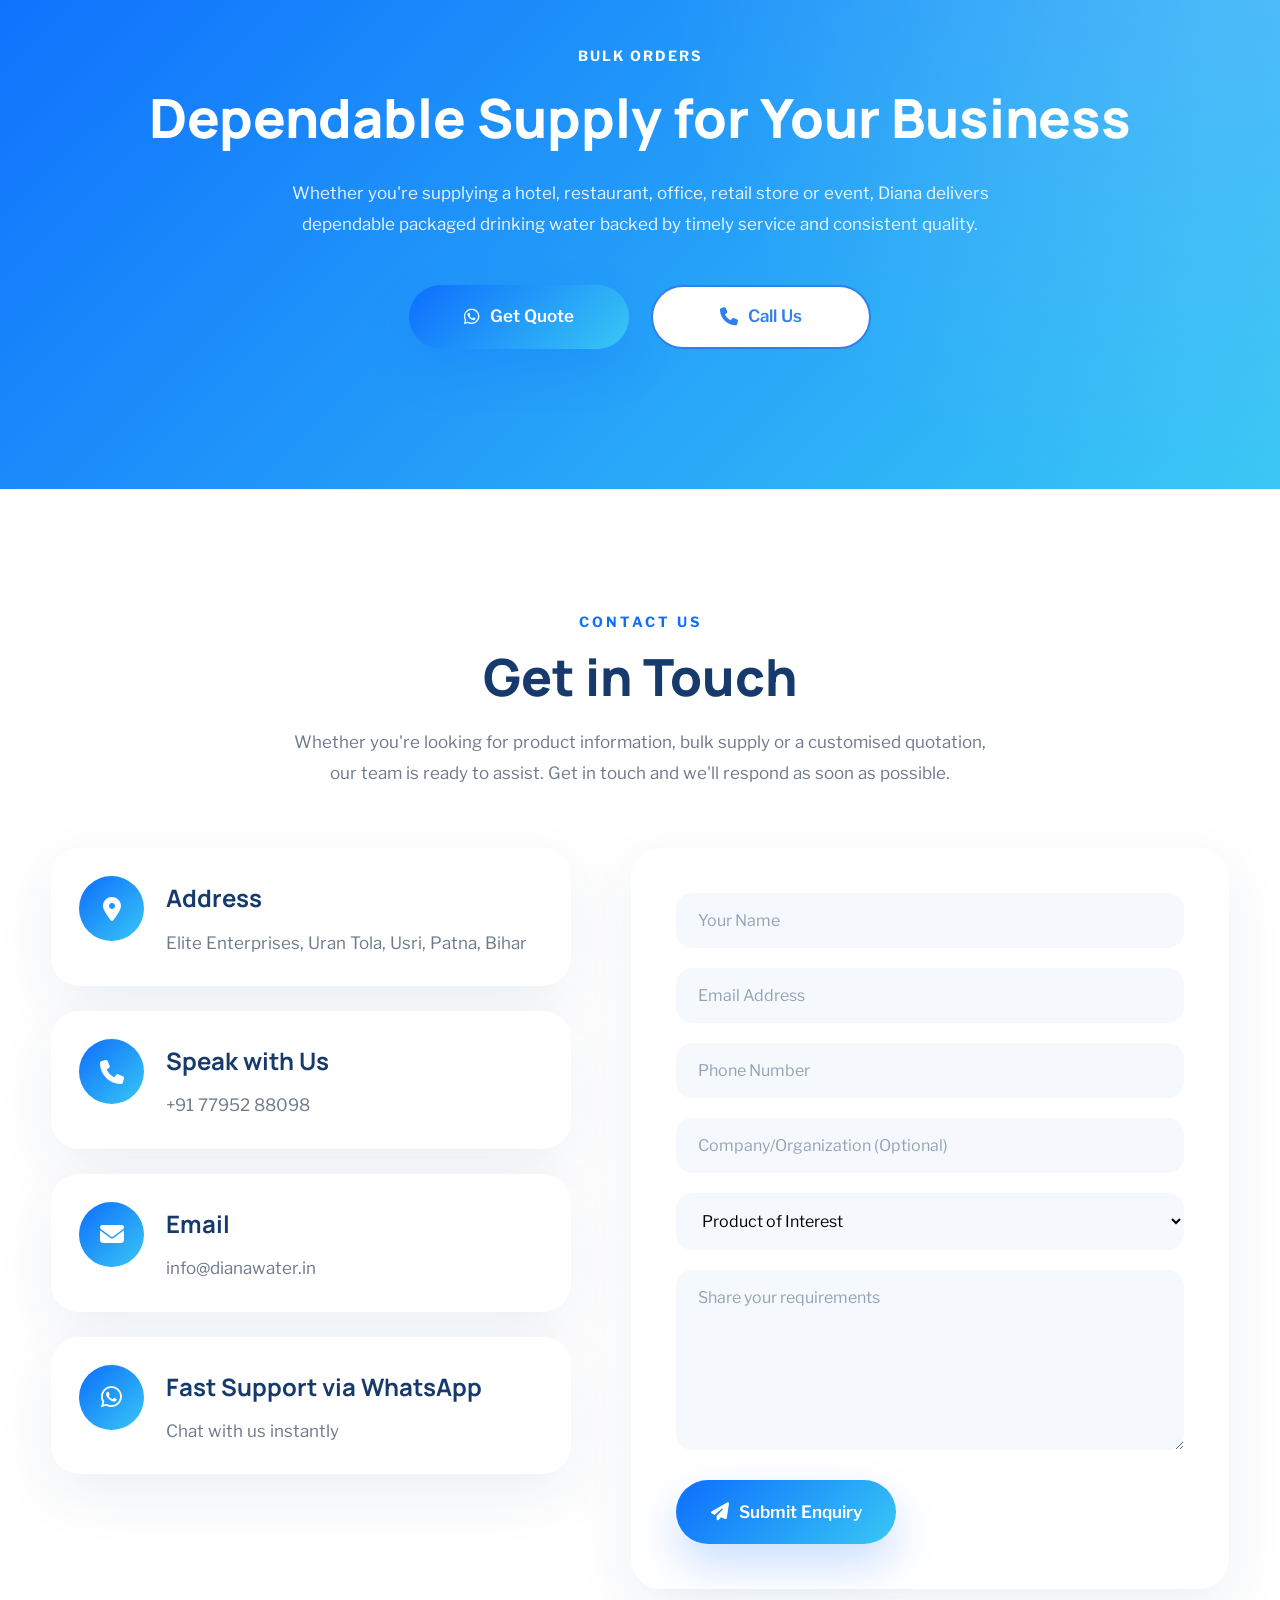
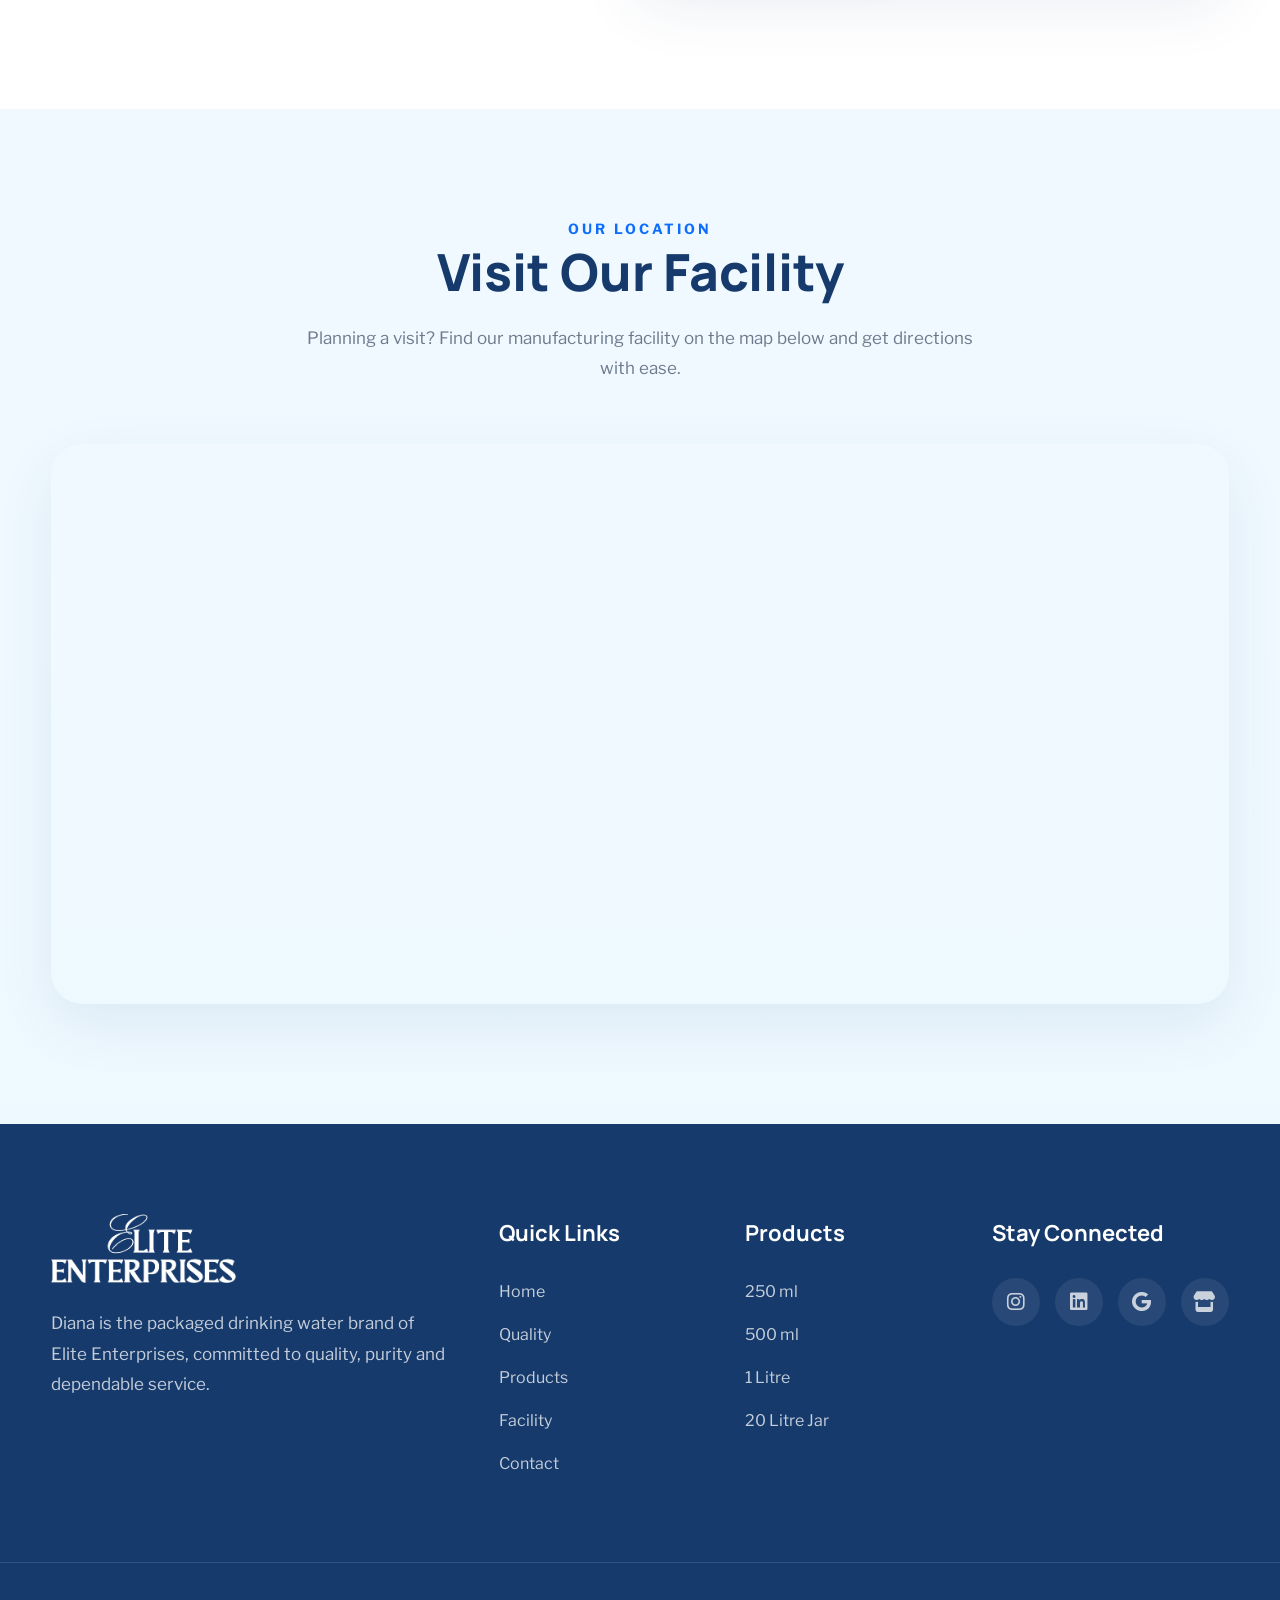
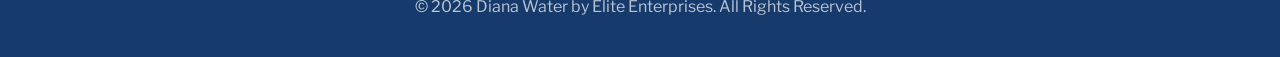
==== commit 88c90454: "Update 4 - 14-07-2026" ====
--- a/dianawater.in/index.html
+++ b/dianawater.in/index.html
@@ -40,7 +40,7 @@
 
     <meta property="og:type" content="website">
 
-    <meta property="og:site_name" content="Diana Packaged Drinking Water">
+    <meta property="og:site_name" content="Diana Water">
 
     <meta property="og:title"
         content="Diana Packaged Drinking Water | Premium Bottled Water Supplier in Bihar">
